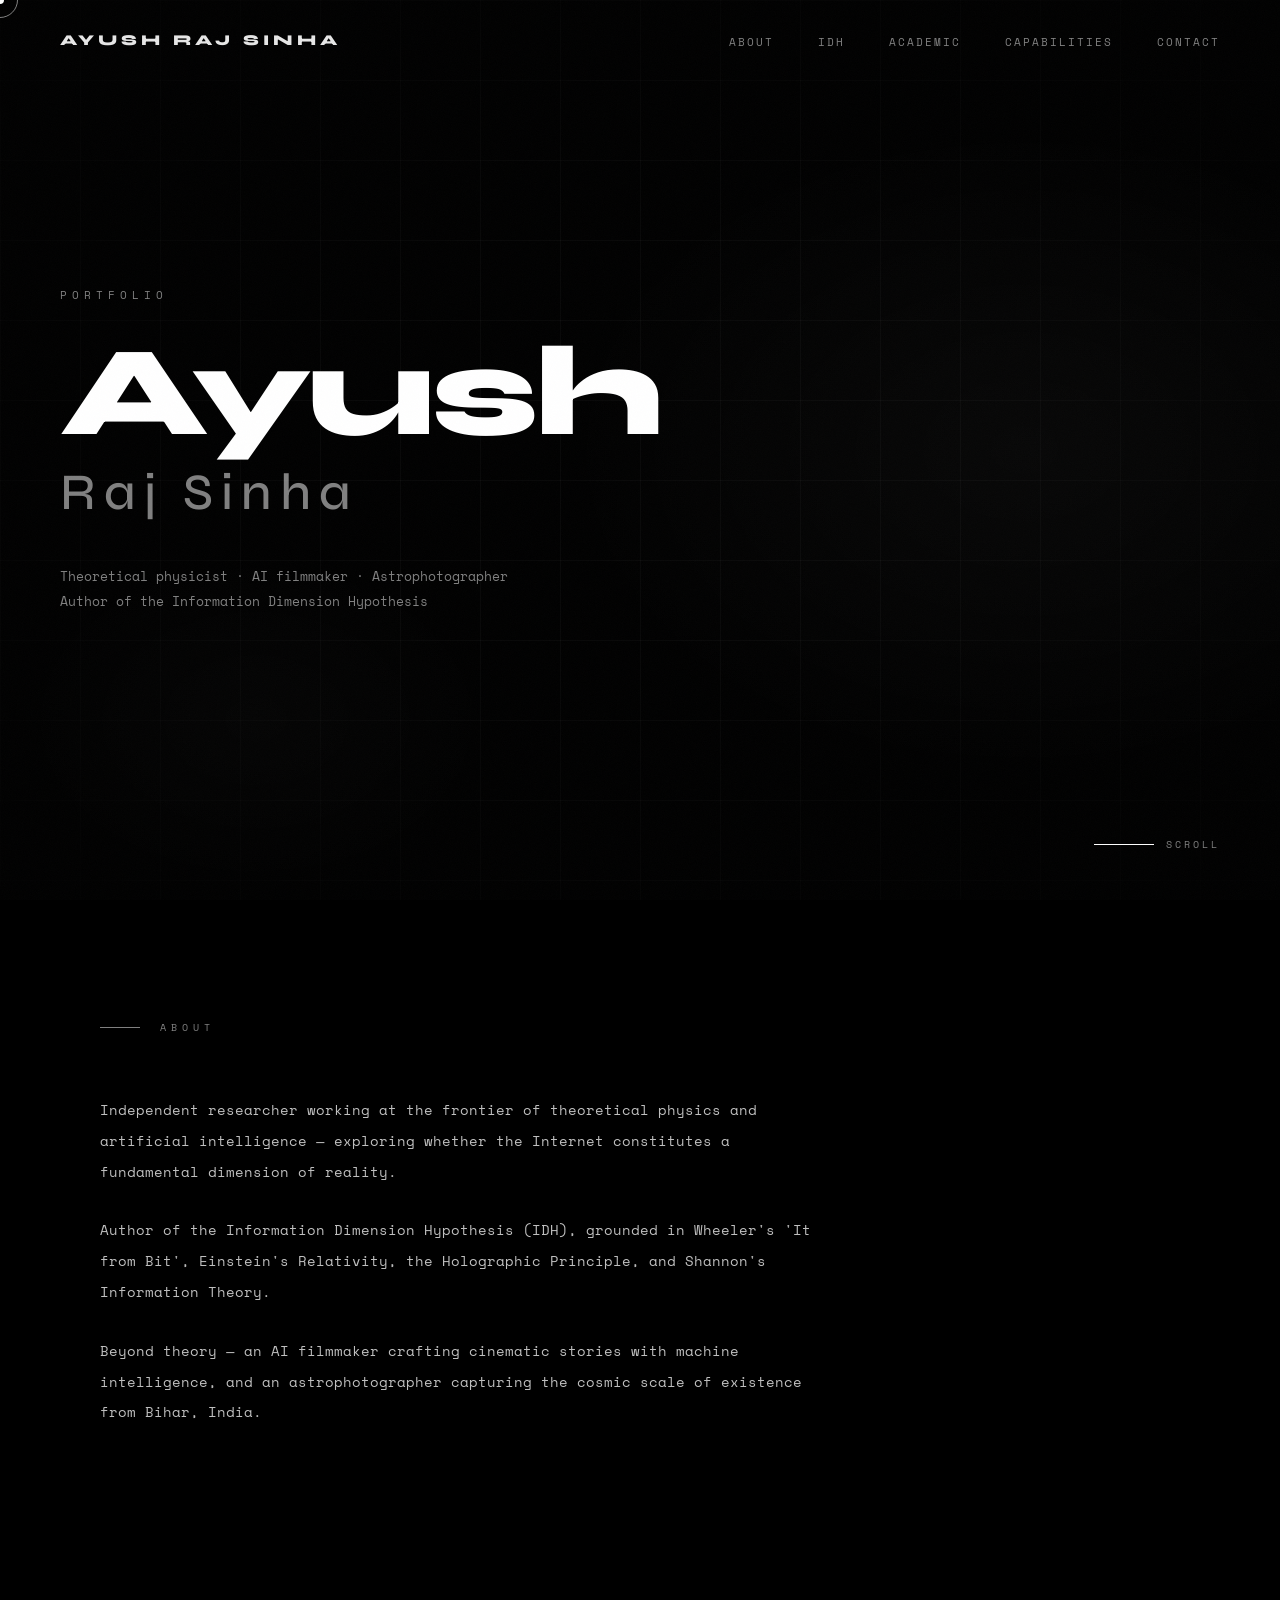
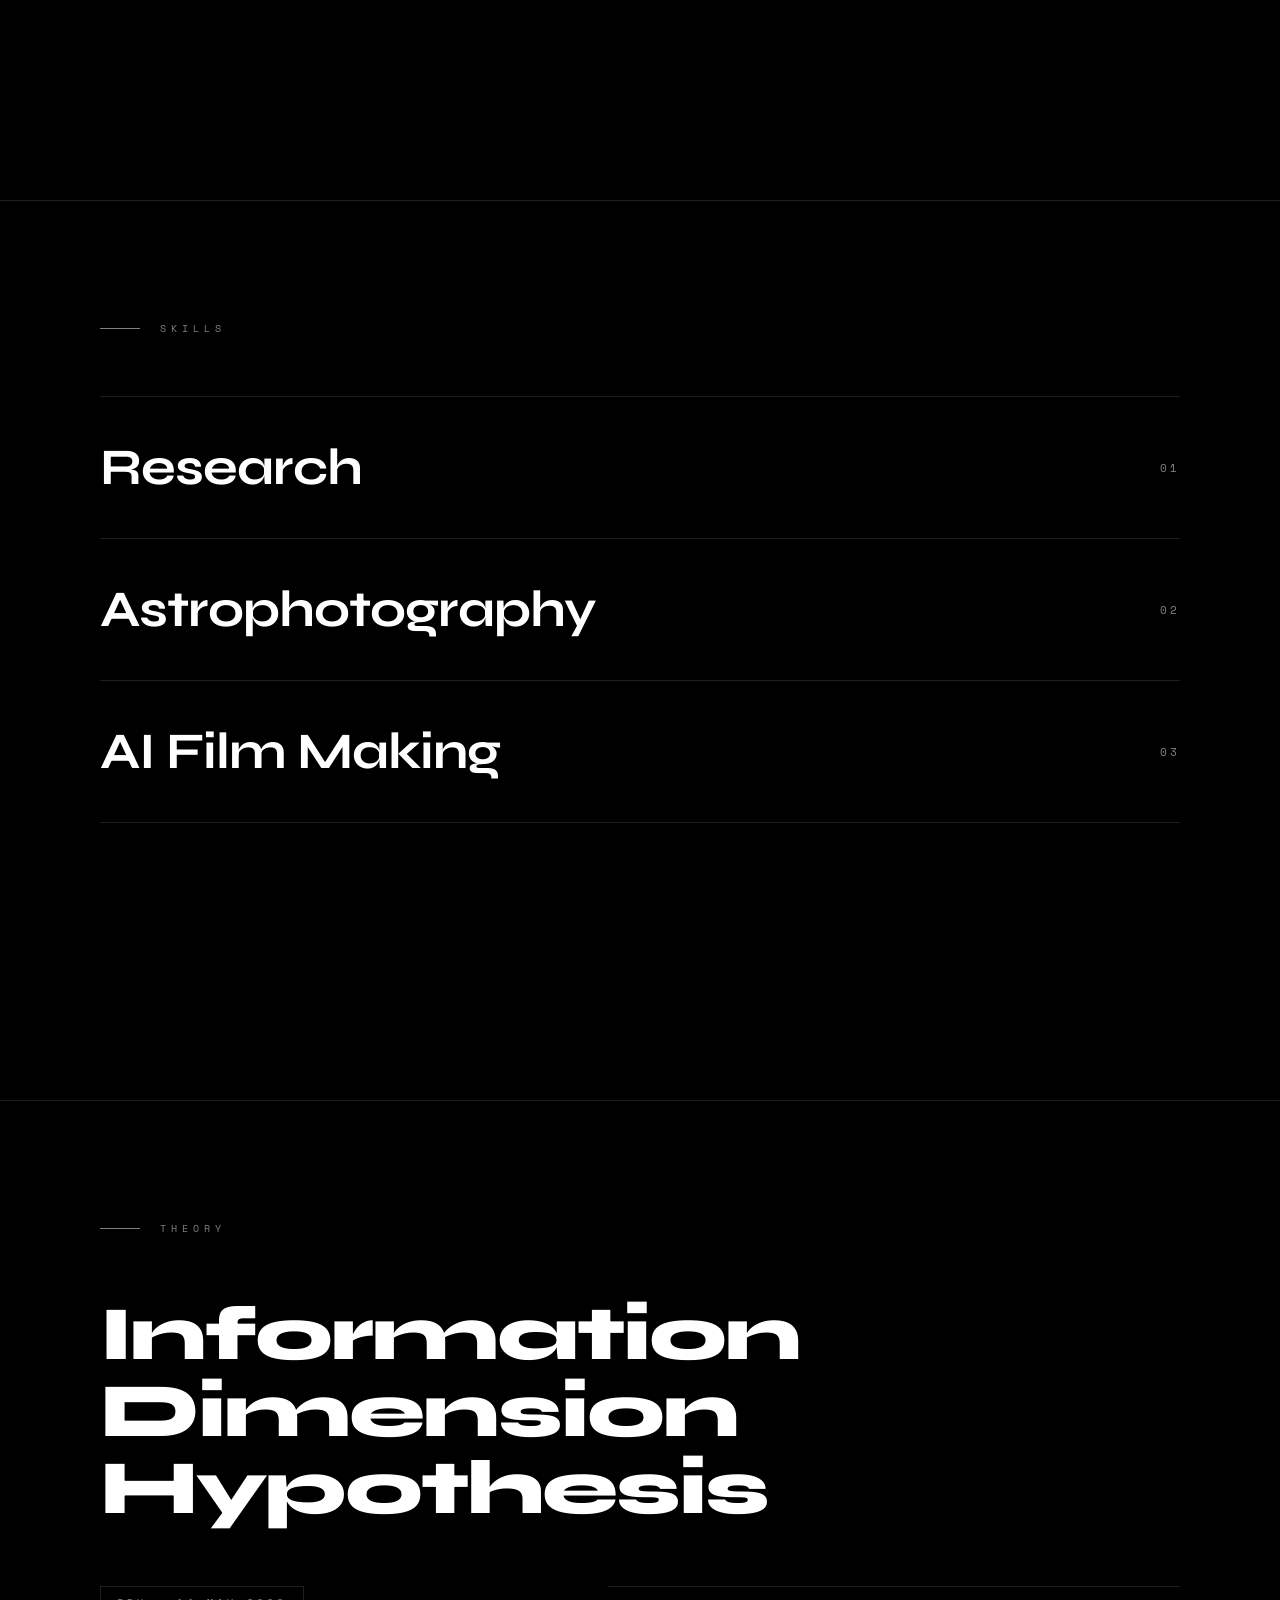
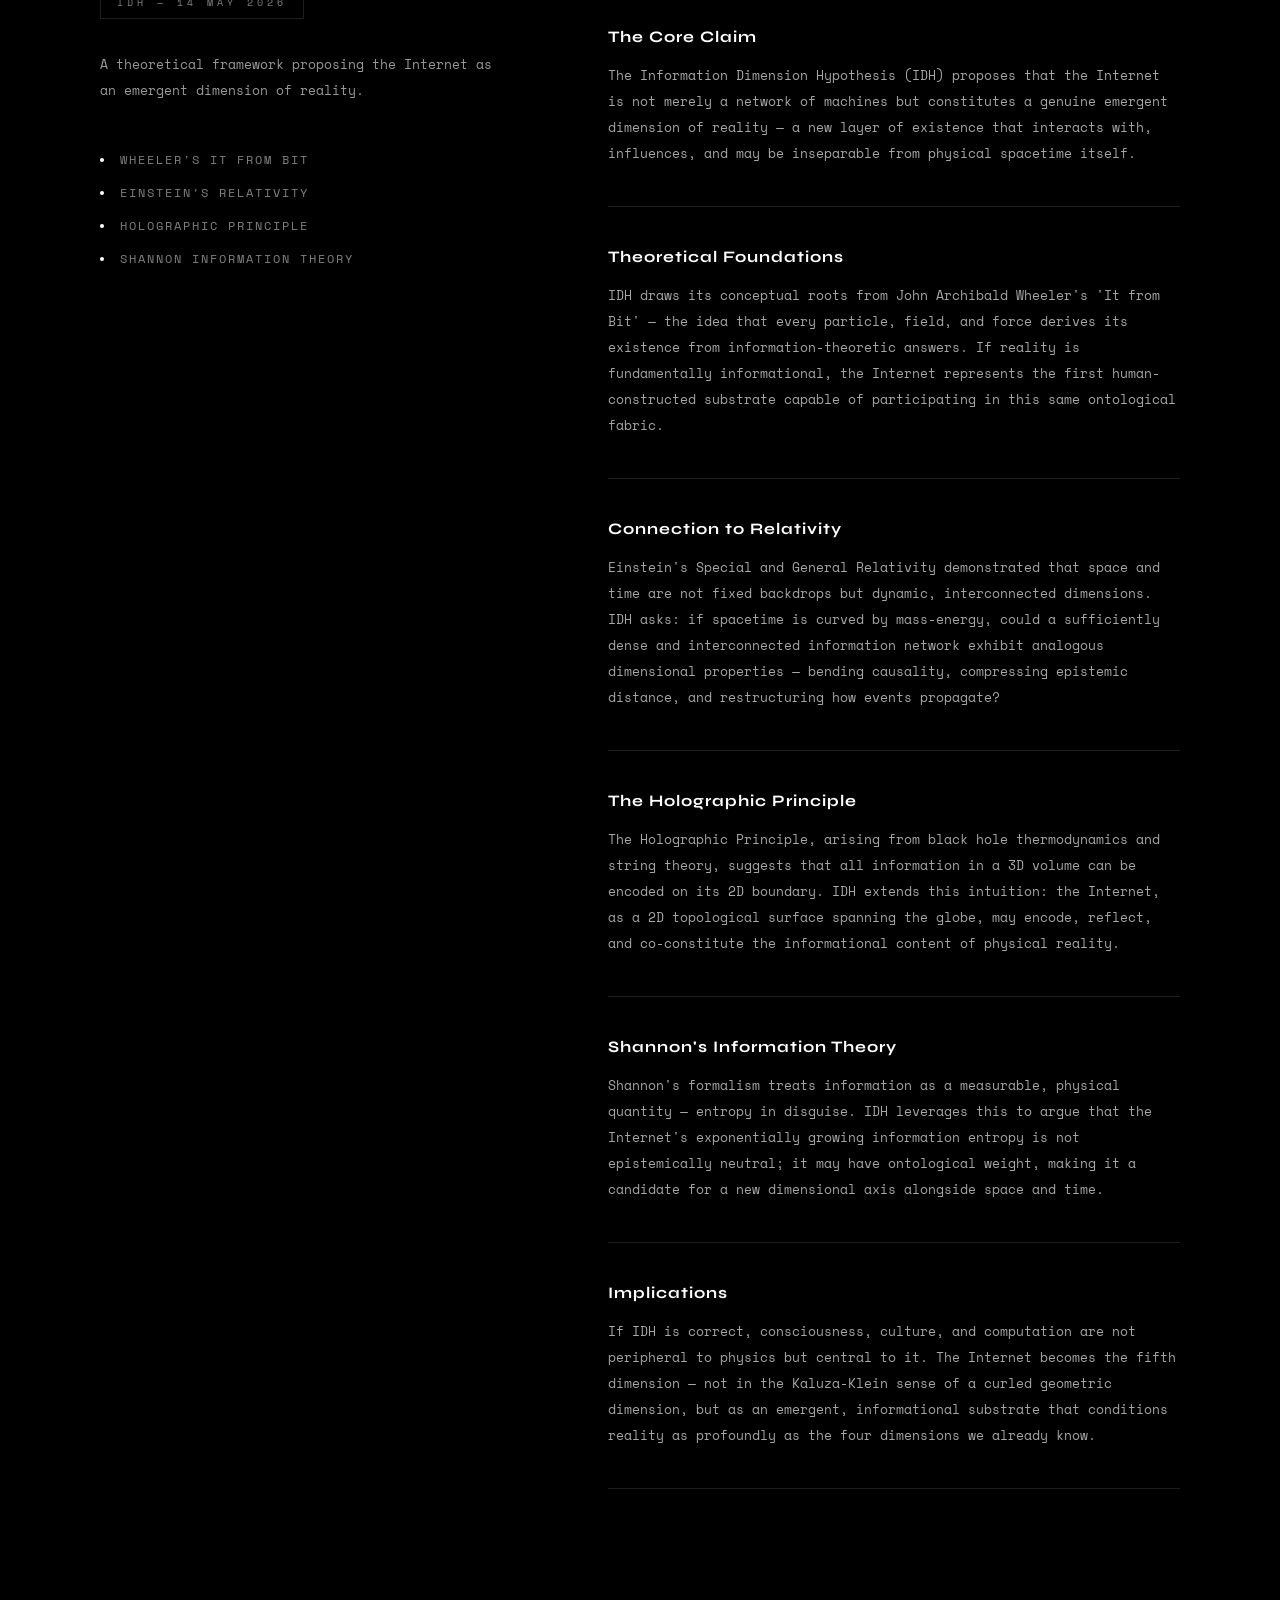
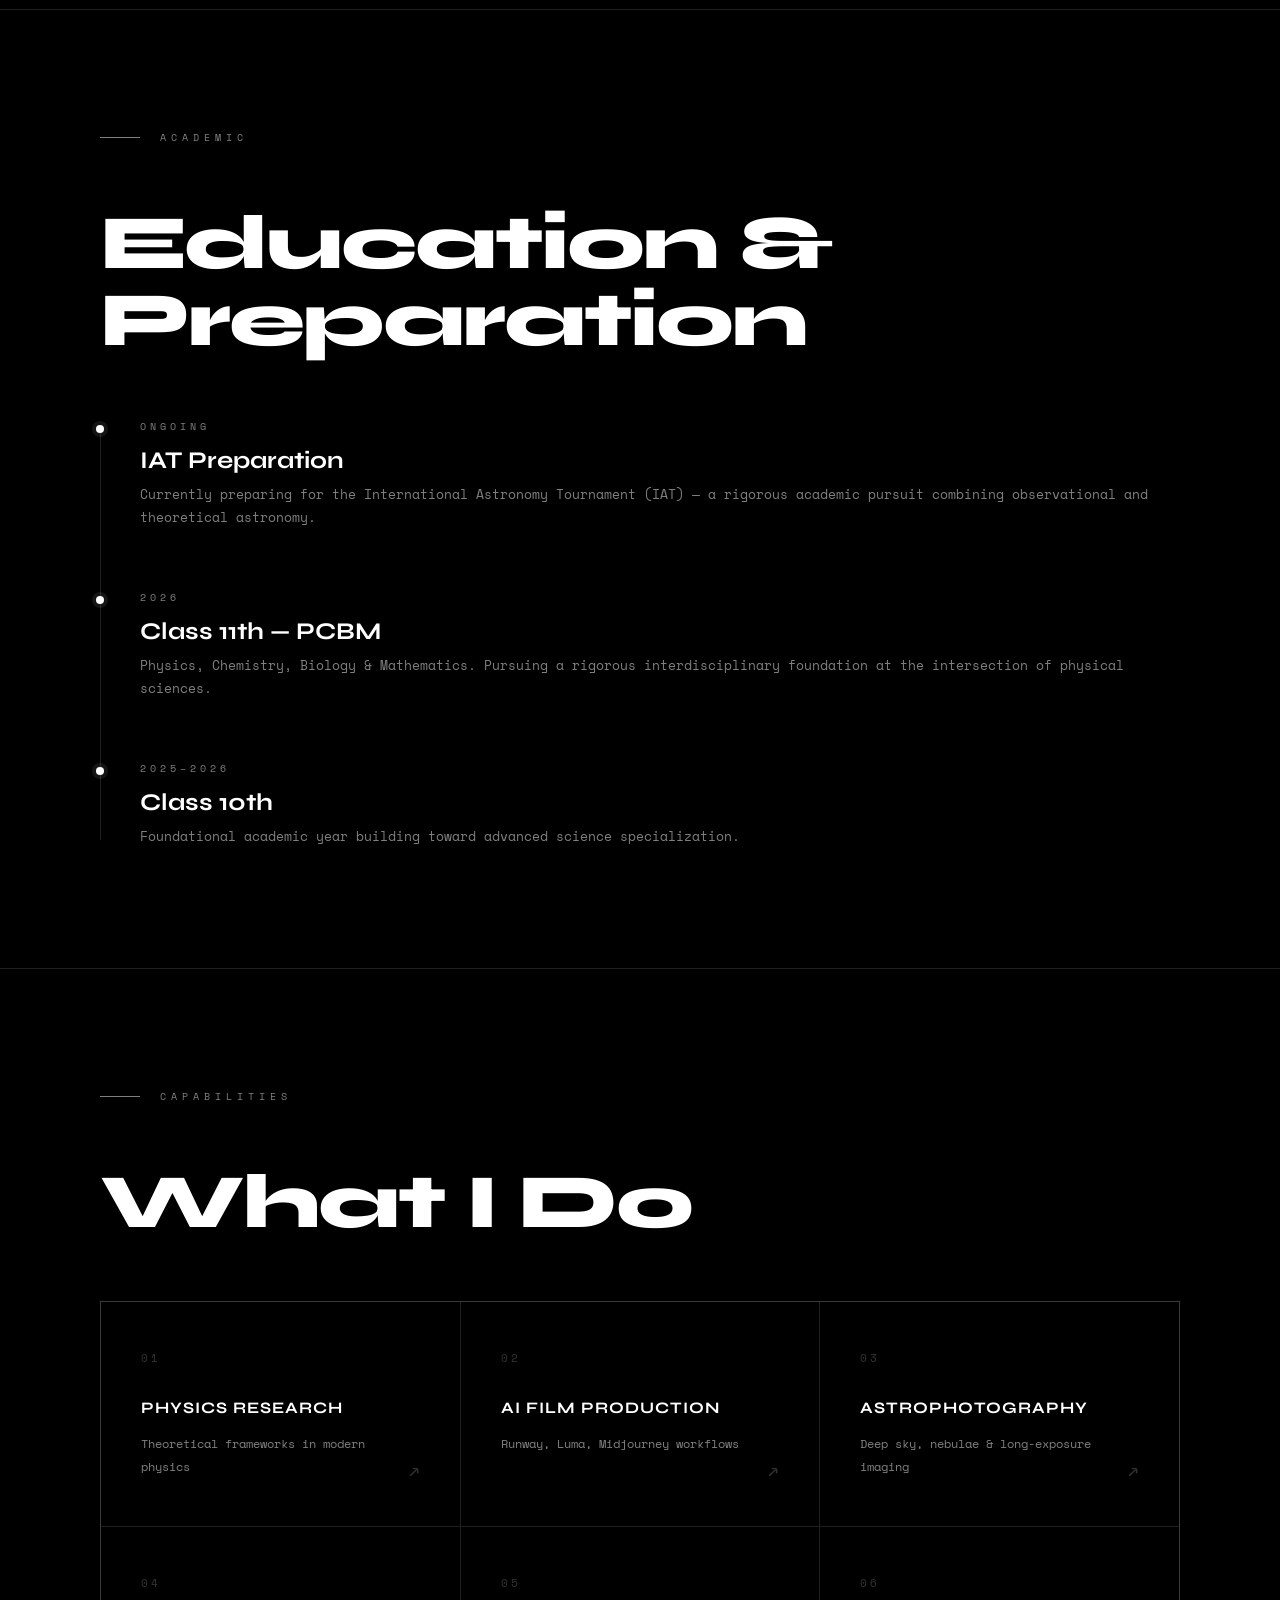
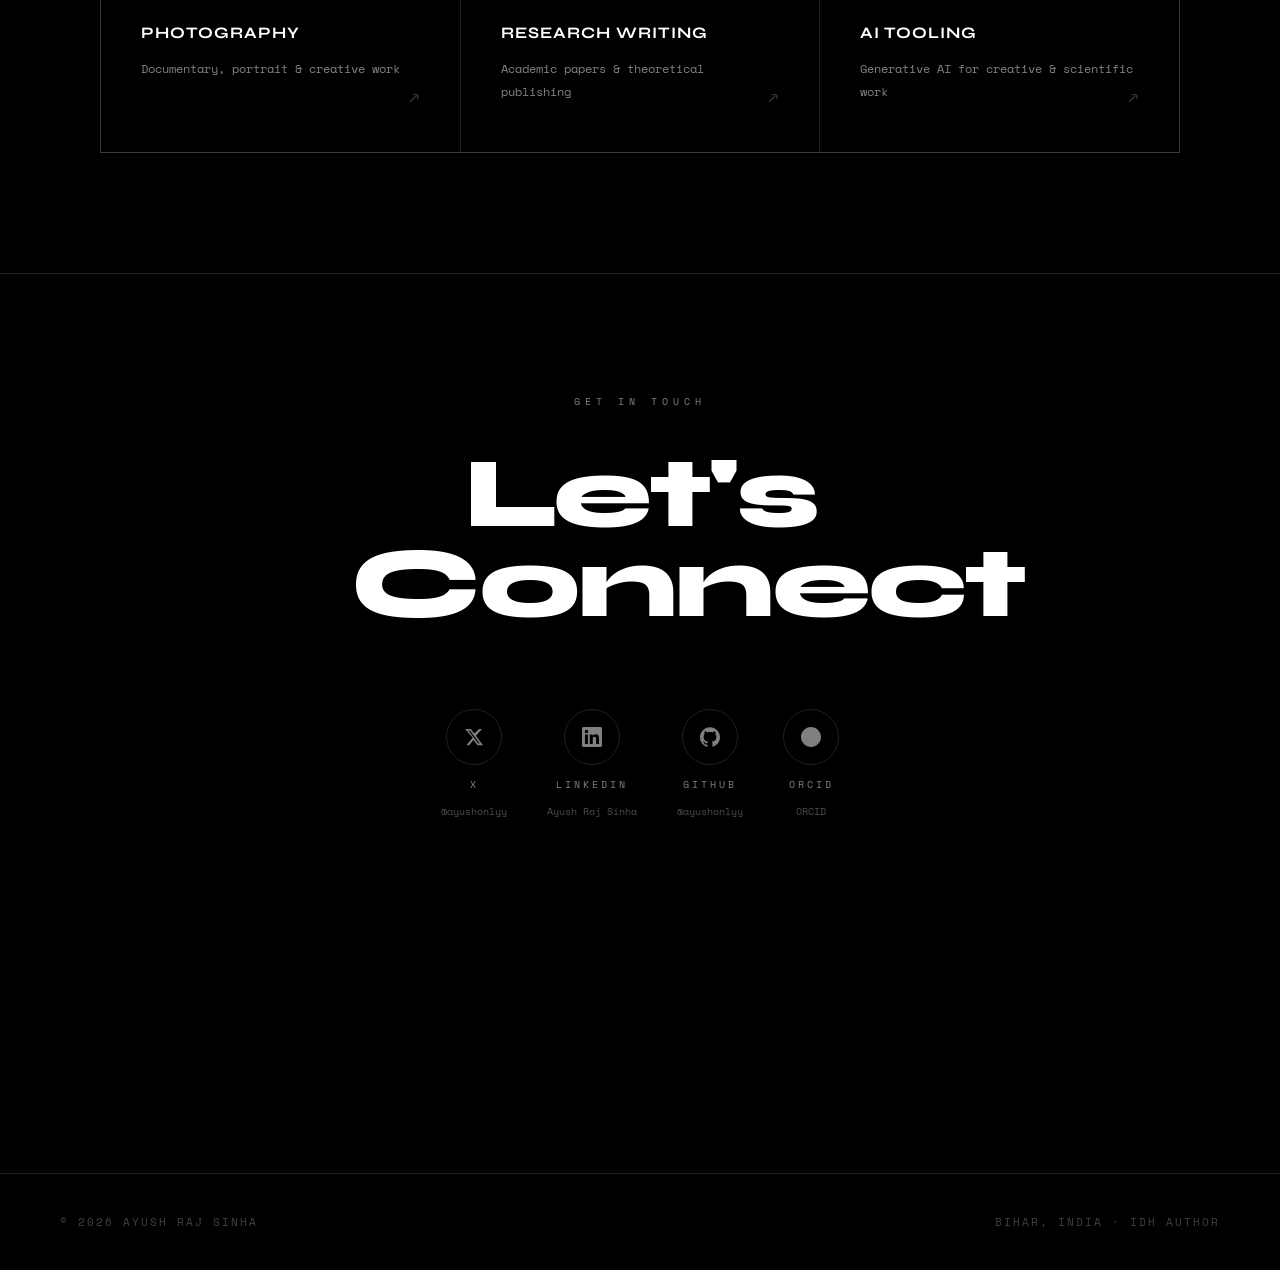
==== index.html @ cb12cdf3 "Add files via upload" ====
<!DOCTYPE html>
<html lang="en">
<head>
  <meta charset="UTF-8" />
  <meta name="viewport" content="width=device-width, initial-scale=1.0" />
  <title>Ayush Raj Sinha — Portfolio</title>
  <link rel="preconnect" href="https://fonts.googleapis.com" />
  <link rel="preconnect" href="https://fonts.gstatic.com" crossorigin />
  <link href="https://fonts.googleapis.com/css2?family=Syne:wght@400;500;600;700;800&family=Space+Mono:ital,wght@0,400;0,700;1,400&display=swap" rel="stylesheet" />
  <style>
    *, *::before, *::after { margin: 0; padding: 0; box-sizing: border-box; }

    :root {
      --bg: #000000;
      --white: #ffffff;
      --dim: rgba(255,255,255,0.5);
      --faint: rgba(255,255,255,0.07);
      --border: rgba(255,255,255,0.12);
    }

    html { scroll-behavior: smooth; }

    body {
      background: var(--bg);
      color: var(--white);
      font-family: 'Space Mono', monospace;
      overflow-x: hidden;
      cursor: none;
    }

    /* CURSOR */
    .cursor {
      position: fixed;
      width: 8px; height: 8px;
      background: white;
      border-radius: 50%;
      pointer-events: none;
      z-index: 9999;
      mix-blend-mode: difference;
      transform: translate(-50%, -50%);
    }
    .cursor-ring {
      position: fixed;
      width: 36px; height: 36px;
      border: 1px solid rgba(255,255,255,0.5);
      border-radius: 50%;
      pointer-events: none;
      z-index: 9998;
      transform: translate(-50%, -50%);
    }

    /* NOISE */
    .noise {
      position: fixed;
      inset: 0;
      pointer-events: none;
      z-index: 200;
      opacity: 0.025;
      background-image: url("data:image/svg+xml,%3Csvg viewBox='0 0 256 256' xmlns='http://www.w3.org/2000/svg'%3E%3Cfilter id='noise'%3E%3CfeTurbulence type='fractalNoise' baseFrequency='0.9' numOctaves='4' stitchTiles='stitch'/%3E%3C/filter%3E%3Crect width='100%25' height='100%25' filter='url(%23noise)'/%3E%3C/svg%3E");
      background-size: 200px 200px;
    }

    /* NAV */
    nav {
      position: fixed;
      top: 0; left: 0; right: 0;
      z-index: 100;
      display: flex;
      justify-content: space-between;
      align-items: center;
      padding: 28px 60px;
      border-bottom: 1px solid transparent;
      transition: border-color 0.4s, background 0.4s, backdrop-filter 0.4s;
    }
    nav.scrolled {
      border-color: var(--border);
      background: rgba(0,0,0,0.85);
      backdrop-filter: blur(20px);
    }
    .nav-logo {
      font-family: 'Syne', sans-serif;
      font-weight: 800;
      font-size: 15px;
      letter-spacing: 4px;
      text-transform: uppercase;
      opacity: 0.9;
    }
    .nav-links {
      display: flex;
      gap: 44px;
      list-style: none;
    }
    .nav-links a {
      font-family: 'Space Mono', monospace;
      font-size: 11px;
      letter-spacing: 2px;
      text-transform: uppercase;
      color: var(--dim);
      text-decoration: none;
      transition: color 0.3s;
      position: relative;
    }
    .nav-links a::after {
      content: '';
      position: absolute;
      bottom: -4px; left: 0; right: 0;
      height: 1px;
      background: white;
      transform: scaleX(0);
      transition: transform 0.3s;
    }
    .nav-links a:hover { color: white; }
    .nav-links a:hover::after { transform: scaleX(1); }

    section { min-height: 100vh; position: relative; }

    /* HERO */
    .hero {
      display: flex;
      flex-direction: column;
      justify-content: center;
      padding: 0 60px;
      position: relative;
      overflow: hidden;
      min-height: 100vh;
    }
    .hero-bg {
      position: absolute;
      inset: 0;
      background:
        radial-gradient(ellipse 60% 60% at 80% 50%, rgba(255,255,255,0.03) 0%, transparent 70%),
        radial-gradient(ellipse 40% 40% at 20% 80%, rgba(255,255,255,0.02) 0%, transparent 60%);
    }
    .hero-grid {
      position: absolute;
      inset: 0;
      background-image:
        linear-gradient(rgba(255,255,255,0.03) 1px, transparent 1px),
        linear-gradient(90deg, rgba(255,255,255,0.03) 1px, transparent 1px);
      background-size: 80px 80px;
      mask-image: radial-gradient(ellipse 80% 80% at 50% 50%, black 30%, transparent 100%);
      -webkit-mask-image: radial-gradient(ellipse 80% 80% at 50% 50%, black 30%, transparent 100%);
    }
    .hero-content { position: relative; z-index: 1; }
    .hero-label {
      font-family: 'Space Mono', monospace;
      font-size: 11px;
      letter-spacing: 5px;
      text-transform: uppercase;
      color: var(--dim);
      margin-bottom: 32px;
      opacity: 0;
      animation: fadeUp 0.8s 0.3s forwards;
    }
    .hero-title {
      font-family: 'Syne', sans-serif;
      font-weight: 800;
      font-size: clamp(72px, 10vw, 160px);
      line-height: 0.9;
      letter-spacing: -4px;
      margin-bottom: 48px;
      opacity: 0;
      animation: fadeUp 0.8s 0.5s forwards;
    }
    .hero-title .name {
      display: block;
      font-size: clamp(28px, 4vw, 56px);
      font-weight: 500;
      letter-spacing: 8px;
      color: var(--dim);
      margin-top: 20px;
    }
    .hero-sub {
      max-width: 480px;
      font-size: 13px;
      line-height: 1.9;
      color: var(--dim);
      opacity: 0;
      animation: fadeUp 0.8s 0.7s forwards;
    }
    .hero-scroll {
      position: absolute;
      bottom: 48px; right: 60px;
      display: flex;
      align-items: center;
      gap: 12px;
      font-size: 10px;
      letter-spacing: 3px;
      text-transform: uppercase;
      color: var(--dim);
      opacity: 0;
      animation: fadeIn 1s 1.2s forwards;
    }
    .scroll-line {
      width: 60px;
      height: 1px;
      background: white;
      transform-origin: left;
      animation: expandLine 1s 1.5s both;
    }

    @keyframes expandLine { from { transform: scaleX(0); } to { transform: scaleX(1); } }
    @keyframes fadeUp { from { opacity: 0; transform: translateY(30px); } to { opacity: 1; transform: translateY(0); } }
    @keyframes fadeIn { from { opacity: 0; } to { opacity: 1; } }

    /* COMMON */
    .section-inner {
      max-width: 1200px;
      margin: 0 auto;
      padding: 120px 60px;
    }
    .section-tag {
      font-size: 10px;
      letter-spacing: 5px;
      text-transform: uppercase;
      color: var(--dim);
      margin-bottom: 60px;
      display: flex;
      align-items: center;
      gap: 20px;
    }
    .section-tag::before {
      content: '';
      width: 40px;
      height: 1px;
      background: var(--dim);
    }
    .section-title {
      font-family: 'Syne', sans-serif;
      font-weight: 800;
      font-size: clamp(40px, 6vw, 80px);
      letter-spacing: -2px;
      margin-bottom: 60px;
      line-height: 1;
    }

    /* ABOUT */
    .about { background: #000; }
    .about-content {
      display: grid;
      grid-template-columns: 1fr;
      gap: 60px;
      align-items: start;
      max-width: 720px;
    }
    .about-text p {
      font-size: 14px;
      line-height: 2.2;
      color: rgba(255,255,255,0.75);
      margin-bottom: 28px;
    }
    .about-text p:last-child { margin-bottom: 0; }

    /* SKILLS */
    .skills { background: #000; border-top: 1px solid var(--border); }
    .skills-list { display: flex; flex-direction: column; gap: 0; }
    .skill-item {
      display: flex;
      align-items: center;
      justify-content: space-between;
      padding: 40px 0;
      border-bottom: 1px solid var(--border);
      cursor: default;
      transition: padding-left 0.4s cubic-bezier(0.25, 0.46, 0.45, 0.94);
      position: relative;
      overflow: hidden;
    }
    .skill-item::before {
      content: '';
      position: absolute;
      left: 0; top: 0; bottom: 0;
      width: 2px;
      background: white;
      transform: scaleY(0);
      transition: transform 0.4s;
    }
    .skill-item:first-child { border-top: 1px solid var(--border); }
    .skill-item:hover { padding-left: 24px; }
    .skill-item:hover::before { transform: scaleY(1); }
    .skill-name {
      font-family: 'Syne', sans-serif;
      font-weight: 700;
      font-size: clamp(28px, 4vw, 52px);
      letter-spacing: -1px;
    }
    .skill-num {
      font-size: 11px;
      letter-spacing: 3px;
      color: var(--dim);
    }

    /* IDH */
    .idh { background: #000; border-top: 1px solid var(--border); }
    .idh-content {
      display: grid;
      grid-template-columns: 1fr 1.4fr;
      gap: 100px;
    }
    .idh-left {
      position: sticky;
      top: 120px;
      height: fit-content;
    }
    .idh-badge {
      display: inline-block;
      border: 1px solid var(--border);
      padding: 8px 16px;
      font-size: 10px;
      letter-spacing: 4px;
      text-transform: uppercase;
      color: var(--dim);
      margin-bottom: 32px;
    }
    .idh-left-desc {
      font-size: 13px;
      line-height: 2;
      color: rgba(255,255,255,0.6);
    }
    .idh-pillars {
      margin-top: 48px;
      display: flex;
      flex-direction: column;
      gap: 16px;
    }
    .pillar {
      display: flex;
      align-items: center;
      gap: 16px;
      font-size: 12px;
      letter-spacing: 2px;
      text-transform: uppercase;
      color: var(--dim);
    }
    .pillar-dot {
      width: 4px; height: 4px;
      border-radius: 50%;
      background: white;
      flex-shrink: 0;
    }
    .idh-blocks { display: flex; flex-direction: column; gap: 0; }
    .idh-block {
      padding: 40px 0;
      border-bottom: 1px solid var(--border);
    }
    .idh-block:first-child { border-top: 1px solid var(--border); }
    .idh-block-title {
      font-family: 'Syne', sans-serif;
      font-size: 16px;
      font-weight: 700;
      letter-spacing: 1px;
      margin-bottom: 16px;
    }
    .idh-block p {
      font-size: 13px;
      line-height: 2;
      color: rgba(255,255,255,0.65);
    }

    /* ACADEMIC */
    .academic { background: #000; border-top: 1px solid var(--border); }
    .academic-timeline {
      position: relative;
      padding-left: 40px;
    }
    .academic-timeline::before {
      content: '';
      position: absolute;
      left: 0; top: 8px; bottom: 8px;
      width: 1px;
      background: var(--border);
    }
    .timeline-item {
      position: relative;
      padding-bottom: 60px;
    }
    .timeline-item:last-child { padding-bottom: 0; }
    .timeline-dot {
      position: absolute;
      left: -44px; top: 6px;
      width: 8px; height: 8px;
      border-radius: 50%;
      background: white;
      box-shadow: 0 0 0 4px rgba(255,255,255,0.08);
    }
    .timeline-year {
      font-size: 10px;
      letter-spacing: 4px;
      text-transform: uppercase;
      color: var(--dim);
      margin-bottom: 12px;
    }
    .timeline-title {
      font-family: 'Syne', sans-serif;
      font-size: 24px;
      font-weight: 700;
      margin-bottom: 8px;
    }
    .timeline-desc {
      font-size: 13px;
      color: var(--dim);
      line-height: 1.8;
    }

    /* CAPABILITIES */
    .capabilities { background: #000; border-top: 1px solid var(--border); }
    .cap-section-inner { max-width: 1200px; margin: 0 auto; padding: 0 60px 120px; }
    .cap-grid {
      display: grid;
      grid-template-columns: repeat(3, 1fr);
      gap: 1px;
      background: var(--border);
      border: 1px solid var(--border);
    }
    .cap-card {
      background: #000;
      padding: 48px 40px;
      position: relative;
      overflow: hidden;
    }
    .cap-card::before {
      content: '';
      position: absolute;
      inset: 0;
      background: var(--faint);
      opacity: 0;
      transition: opacity 0.4s;
    }
    .cap-card:hover::before { opacity: 1; }
    .cap-num {
      font-size: 11px;
      letter-spacing: 3px;
      color: rgba(255,255,255,0.2);
      margin-bottom: 32px;
    }
    .cap-title {
      font-family: 'Syne', sans-serif;
      font-size: 16px;
      font-weight: 700;
      letter-spacing: 1px;
      margin-bottom: 16px;
      text-transform: uppercase;
    }
    .cap-desc {
      font-size: 12px;
      line-height: 1.9;
      color: var(--dim);
    }
    .cap-arrow {
      position: absolute;
      bottom: 40px; right: 40px;
      font-size: 20px;
      color: rgba(255,255,255,0.2);
      transition: color 0.3s, transform 0.3s;
    }
    .cap-card:hover .cap-arrow {
      color: white;
      transform: translate(4px, -4px);
    }

    /* CONTACT */
    .contact { background: #000; border-top: 1px solid var(--border); }
    .contact-inner {
      text-align: center;
      max-width: 700px;
      margin: 0 auto;
      padding: 120px 60px;
    }
    .contact-label {
      font-size: 10px;
      letter-spacing: 5px;
      text-transform: uppercase;
      color: var(--dim);
      margin-bottom: 40px;
    }
    .contact-title {
      font-family: 'Syne', sans-serif;
      font-weight: 800;
      font-size: clamp(48px, 8vw, 100px);
      letter-spacing: -3px;
      line-height: 0.9;
      margin-bottom: 80px;
    }
    .social-links {
      display: flex;
      justify-content: center;
      gap: 40px;
      flex-wrap: wrap;
    }
    .social-link {
      display: flex;
      flex-direction: column;
      align-items: center;
      gap: 12px;
      text-decoration: none;
      color: var(--dim);
      transition: color 0.3s, transform 0.3s;
    }
    .social-link:hover {
      color: white;
      transform: translateY(-6px);
    }
    .social-icon {
      width: 56px; height: 56px;
      border: 1px solid var(--border);
      border-radius: 50%;
      display: flex;
      align-items: center;
      justify-content: center;
      transition: border-color 0.3s, background 0.3s;
    }
    .social-link:hover .social-icon {
      border-color: white;
      background: var(--faint);
    }
    .social-name {
      font-size: 10px;
      letter-spacing: 3px;
      text-transform: uppercase;
    }
    .social-handle {
      font-size: 10px;
      color: rgba(255,255,255,0.3);
    }

    /* REVEAL */
    .reveal {
      opacity: 0;
      transform: translateY(40px);
      transition: opacity 0.8s cubic-bezier(0.25, 0.46, 0.45, 0.94), transform 0.8s cubic-bezier(0.25, 0.46, 0.45, 0.94);
    }
    .reveal.visible { opacity: 1; transform: translateY(0); }
    .reveal-delay-1 { transition-delay: 0.1s; }
    .reveal-delay-2 { transition-delay: 0.2s; }
    .reveal-delay-3 { transition-delay: 0.3s; }
    .reveal-delay-4 { transition-delay: 0.4s; }
    .reveal-delay-5 { transition-delay: 0.5s; }

    /* FOOTER */
    footer {
      border-top: 1px solid var(--border);
      padding: 40px 60px;
      display: flex;
      justify-content: space-between;
      align-items: center;
      font-size: 11px;
      letter-spacing: 2px;
      color: rgba(255,255,255,0.25);
      text-transform: uppercase;
    }

    /* RESPONSIVE */
    @media (max-width: 900px) {
      nav { padding: 24px 32px; }
      .nav-links { gap: 24px; }
      .hero { padding: 0 32px; }
      .section-inner { padding: 80px 32px; }
      .idh-content { grid-template-columns: 1fr; gap: 60px; }
      .idh-left { position: static; }
      .cap-grid { grid-template-columns: 1fr 1fr; }
      .cap-section-inner { padding: 0 32px 80px; }
      .contact-inner { padding: 80px 32px; }
      footer { padding: 32px; flex-direction: column; gap: 16px; text-align: center; }
      .hero-scroll { right: 32px; }
    }
    @media (max-width: 600px) {
      .nav-links { display: none; }
      .cap-grid { grid-template-columns: 1fr; }
      .hero-title { letter-spacing: -2px; }
      .social-links { gap: 24px; }
    }
  </style>
</head>
<body>

  <!-- Cursor -->
  <div class="cursor" id="cursor"></div>
  <div class="cursor-ring" id="cursorRing"></div>

  <!-- Noise -->
  <div class="noise"></div>

  <!-- NAV -->
  <nav id="navbar">
    <div class="nav-logo">Ayush Raj Sinha</div>
    <ul class="nav-links">
      <li><a href="#about">About</a></li>
      <li><a href="#idh">IDH</a></li>
      <li><a href="#academic">Academic</a></li>
      <li><a href="#capabilities">Capabilities</a></li>
      <li><a href="#contact">Contact</a></li>
    </ul>
  </nav>

  <!-- HERO -->
  <section class="hero">
    <div class="hero-bg"></div>
    <div class="hero-grid"></div>
    <div class="hero-content">
      <p class="hero-label">Portfolio</p>
      <h1 class="hero-title">
        Ayush
        <span class="name">Raj Sinha</span>
      </h1>
      <p class="hero-sub">
        Theoretical physicist · AI filmmaker · Astrophotographer<br>
        Author of the Information Dimension Hypothesis
      </p>
    </div>
    <div class="hero-scroll">
      <div class="scroll-line"></div>
      Scroll
    </div>
  </section>

  <!-- ABOUT -->
  <section class="about" id="about">
    <div class="section-inner">
      <p class="section-tag reveal">About</p>
      <div class="about-content">
        <div class="about-text reveal">
          <p>Independent researcher working at the frontier of theoretical physics and artificial intelligence — exploring whether the Internet constitutes a fundamental dimension of reality.</p>
          <p>Author of the Information Dimension Hypothesis (IDH), grounded in Wheeler's 'It from Bit', Einstein's Relativity, the Holographic Principle, and Shannon's Information Theory.</p>
          <p>Beyond theory — an AI filmmaker crafting cinematic stories with machine intelligence, and an astrophotographer capturing the cosmic scale of existence from Bihar, India.</p>
        </div>
      </div>
    </div>
  </section>

  <!-- SKILLS -->
  <section class="skills">
    <div class="section-inner">
      <p class="section-tag reveal">Skills</p>
      <div class="skills-list">
        <div class="skill-item reveal reveal-delay-1">
          <span class="skill-name">Research</span>
          <span class="skill-num">01</span>
        </div>
        <div class="skill-item reveal reveal-delay-2">
          <span class="skill-name">Astrophotography</span>
          <span class="skill-num">02</span>
        </div>
        <div class="skill-item reveal reveal-delay-3">
          <span class="skill-name">AI Film Making</span>
          <span class="skill-num">03</span>
        </div>
      </div>
    </div>
  </section>

  <!-- IDH -->
  <section class="idh" id="idh">
    <div class="section-inner">
      <p class="section-tag reveal">Theory</p>
      <h2 class="section-title reveal">Information<br>Dimension<br>Hypothesis</h2>
      <div class="idh-content">
        <div class="idh-left reveal">
          <div class="idh-badge">IDH — 14 May 2026</div>
          <p class="idh-left-desc">A theoretical framework proposing the Internet as an emergent dimension of reality.</p>
          <div class="idh-pillars">
            <div class="pillar"><div class="pillar-dot"></div>Wheeler's It from Bit</div>
            <div class="pillar"><div class="pillar-dot"></div>Einstein's Relativity</div>
            <div class="pillar"><div class="pillar-dot"></div>Holographic Principle</div>
            <div class="pillar"><div class="pillar-dot"></div>Shannon Information Theory</div>
          </div>
        </div>
        <div class="idh-blocks">
          <div class="idh-block reveal reveal-delay-1">
            <div class="idh-block-title">The Core Claim</div>
            <p>The Information Dimension Hypothesis (IDH) proposes that the Internet is not merely a network of machines but constitutes a genuine emergent dimension of reality — a new layer of existence that interacts with, influences, and may be inseparable from physical spacetime itself.</p>
          </div>
          <div class="idh-block reveal reveal-delay-2">
            <div class="idh-block-title">Theoretical Foundations</div>
            <p>IDH draws its conceptual roots from John Archibald Wheeler's 'It from Bit' — the idea that every particle, field, and force derives its existence from information-theoretic answers. If reality is fundamentally informational, the Internet represents the first human-constructed substrate capable of participating in this same ontological fabric.</p>
          </div>
          <div class="idh-block reveal reveal-delay-3">
            <div class="idh-block-title">Connection to Relativity</div>
            <p>Einstein's Special and General Relativity demonstrated that space and time are not fixed backdrops but dynamic, interconnected dimensions. IDH asks: if spacetime is curved by mass-energy, could a sufficiently dense and interconnected information network exhibit analogous dimensional properties — bending causality, compressing epistemic distance, and restructuring how events propagate?</p>
          </div>
          <div class="idh-block reveal reveal-delay-4">
            <div class="idh-block-title">The Holographic Principle</div>
            <p>The Holographic Principle, arising from black hole thermodynamics and string theory, suggests that all information in a 3D volume can be encoded on its 2D boundary. IDH extends this intuition: the Internet, as a 2D topological surface spanning the globe, may encode, reflect, and co-constitute the informational content of physical reality.</p>
          </div>
          <div class="idh-block reveal reveal-delay-5">
            <div class="idh-block-title">Shannon's Information Theory</div>
            <p>Shannon's formalism treats information as a measurable, physical quantity — entropy in disguise. IDH leverages this to argue that the Internet's exponentially growing information entropy is not epistemically neutral; it may have ontological weight, making it a candidate for a new dimensional axis alongside space and time.</p>
          </div>
          <div class="idh-block reveal reveal-delay-5">
            <div class="idh-block-title">Implications</div>
            <p>If IDH is correct, consciousness, culture, and computation are not peripheral to physics but central to it. The Internet becomes the fifth dimension — not in the Kaluza-Klein sense of a curled geometric dimension, but as an emergent, informational substrate that conditions reality as profoundly as the four dimensions we already know.</p>
          </div>
        </div>
      </div>
    </div>
  </section>

  <!-- ACADEMIC -->
  <section class="academic" id="academic">
    <div class="section-inner">
      <p class="section-tag reveal">Academic</p>
      <h2 class="section-title reveal">Education &<br>Preparation</h2>
      <div class="academic-timeline reveal">
        <div class="timeline-item reveal reveal-delay-1">
          <div class="timeline-dot"></div>
          <div class="timeline-year">Ongoing</div>
          <div class="timeline-title">IAT Preparation</div>
          <div class="timeline-desc">Currently preparing for the International Astronomy Tournament (IAT) — a rigorous academic pursuit combining observational and theoretical astronomy.</div>
        </div>
        <div class="timeline-item reveal reveal-delay-2">
          <div class="timeline-dot"></div>
          <div class="timeline-year">2026</div>
          <div class="timeline-title">Class 11th — PCBM</div>
          <div class="timeline-desc">Physics, Chemistry, Biology & Mathematics. Pursuing a rigorous interdisciplinary foundation at the intersection of physical sciences.</div>
        </div>
        <div class="timeline-item reveal reveal-delay-3">
          <div class="timeline-dot"></div>
          <div class="timeline-year">2025–2026</div>
          <div class="timeline-title">Class 10th</div>
          <div class="timeline-desc">Foundational academic year building toward advanced science specialization.</div>
        </div>
      </div>
    </div>
  </section>

  <!-- CAPABILITIES -->
  <section class="capabilities" id="capabilities">
    <div class="section-inner" style="padding-bottom:0;">
      <p class="section-tag reveal">Capabilities</p>
      <h2 class="section-title reveal">What I Do</h2>
    </div>
    <div class="cap-section-inner">
      <div class="cap-grid reveal">
        <div class="cap-card">
          <div class="cap-num">01</div>
          <div class="cap-title">Physics Research</div>
          <div class="cap-desc">Theoretical frameworks in modern physics</div>
          <div class="cap-arrow">↗</div>
        </div>
        <div class="cap-card">
          <div class="cap-num">02</div>
          <div class="cap-title">AI Film Production</div>
          <div class="cap-desc">Runway, Luma, Midjourney workflows</div>
          <div class="cap-arrow">↗</div>
        </div>
        <div class="cap-card">
          <div class="cap-num">03</div>
          <div class="cap-title">Astrophotography</div>
          <div class="cap-desc">Deep sky, nebulae & long-exposure imaging</div>
          <div class="cap-arrow">↗</div>
        </div>
        <div class="cap-card">
          <div class="cap-num">04</div>
          <div class="cap-title">Photography</div>
          <div class="cap-desc">Documentary, portrait & creative work</div>
          <div class="cap-arrow">↗</div>
        </div>
        <div class="cap-card">
          <div class="cap-num">05</div>
          <div class="cap-title">Research Writing</div>
          <div class="cap-desc">Academic papers & theoretical publishing</div>
          <div class="cap-arrow">↗</div>
        </div>
        <div class="cap-card">
          <div class="cap-num">06</div>
          <div class="cap-title">AI Tooling</div>
          <div class="cap-desc">Generative AI for creative & scientific work</div>
          <div class="cap-arrow">↗</div>
        </div>
      </div>
    </div>
  </section>

  <!-- CONTACT -->
  <section class="contact" id="contact">
    <div class="contact-inner">
      <p class="contact-label reveal">Get in touch</p>
      <h2 class="contact-title reveal">Let's<br>Connect</h2>
      <div class="social-links">

        <!-- X -->
        <a href="https://x.com/ayushonlyy" target="_blank" rel="noopener noreferrer" class="social-link reveal reveal-delay-1">
          <div class="social-icon">
            <svg width="20" height="20" viewBox="0 0 24 24" fill="currentColor">
              <path d="M18.244 2.25h3.308l-7.227 8.26 8.502 11.24H16.17l-4.714-6.231-5.401 6.231H2.744l7.73-8.835L1.254 2.25H8.08l4.259 5.631 5.905-5.631zm-1.161 17.52h1.833L7.084 4.126H5.117z"/>
            </svg>
          </div>
          <span class="social-name">X</span>
          <span class="social-handle">@ayushonlyy</span>
        </a>

        <!-- LinkedIn -->
        <a href="https://in.linkedin.com/in/ayush-raj-sinha-0a448340a" target="_blank" rel="noopener noreferrer" class="social-link reveal reveal-delay-2">
          <div class="social-icon">
            <svg width="20" height="20" viewBox="0 0 24 24" fill="currentColor">
              <path d="M20.447 20.452h-3.554v-5.569c0-1.328-.027-3.037-1.852-3.037-1.853 0-2.136 1.445-2.136 2.939v5.667H9.351V9h3.414v1.561h.046c.477-.9 1.637-1.85 3.37-1.85 3.601 0 4.267 2.37 4.267 5.455v6.286zM5.337 7.433a2.062 2.062 0 01-2.063-2.065 2.064 2.064 0 112.063 2.065zm1.782 13.019H3.555V9h3.564v11.452zM22.225 0H1.771C.792 0 0 .774 0 1.729v20.542C0 23.227.792 24 1.771 24h20.451C23.2 24 24 23.227 24 22.271V1.729C24 .774 23.2 0 22.222 0h.003z"/>
            </svg>
          </div>
          <span class="social-name">LinkedIn</span>
          <span class="social-handle">Ayush Raj Sinha</span>
        </a>

        <!-- GitHub -->
        <a href="https://github.com/ayushonlyy" target="_blank" rel="noopener noreferrer" class="social-link reveal reveal-delay-3">
          <div class="social-icon">
            <svg width="20" height="20" viewBox="0 0 24 24" fill="currentColor">
              <path d="M12 .297c-6.63 0-12 5.373-12 12 0 5.303 3.438 9.8 8.205 11.385.6.113.82-.258.82-.577 0-.285-.01-1.04-.015-2.04-3.338.724-4.042-1.61-4.042-1.61C4.422 18.07 3.633 17.7 3.633 17.7c-1.087-.744.084-.729.084-.729 1.205.084 1.838 1.236 1.838 1.236 1.07 1.835 2.809 1.305 3.495.998.108-.776.417-1.305.76-1.605-2.665-.3-5.466-1.332-5.466-5.93 0-1.31.465-2.38 1.235-3.22-.135-.303-.54-1.523.105-3.176 0 0 1.005-.322 3.3 1.23.96-.267 1.98-.399 3-.405 1.02.006 2.04.138 3 .405 2.28-1.552 3.285-1.23 3.285-1.23.645 1.653.24 2.873.12 3.176.765.84 1.23 1.91 1.23 3.22 0 4.61-2.805 5.625-5.475 5.92.42.36.81 1.096.81 2.22 0 1.606-.015 2.896-.015 3.286 0 .315.21.69.825.57C20.565 22.092 24 17.592 24 12.297c0-6.627-5.373-12-12-12"/>
            </svg>
          </div>
          <span class="social-name">GitHub</span>
          <span class="social-handle">@ayushonlyy</span>
        </a>

        <!-- ORCID -->
        <a href="https://orcid.org/0009-0002-3876-6776" target="_blank" rel="noopener noreferrer" class="social-link reveal reveal-delay-4">
          <div class="social-icon">
            <svg width="20" height="20" viewBox="0 0 256 256" fill="currentColor">
              <path d="M128 0C57.379 0 0 57.379 0 128s57.379 128 128 128 128-57.379 128-128S198.621 0 128 0zm-28.03 79.905h-14.13V176.1h14.13V79.905zm-7.065-34.89c-4.96 0-8.974 4.024-8.974 8.985s4.014 8.985 8.974 8.985c4.97 0 8.985-4.024 8.985-8.985s-4.015-8.985-8.985-8.985zm43.177 34.89h-25.87V176.1h25.87c34.62 0 56.58-23.145 56.58-48.1 0-25.86-21.96-48.095-56.58-48.095zm0 82.32h-11.738V93.78h11.738c23.515 0 41.87 14.31 41.87 34.22 0 19.97-18.355 34.225-41.87 34.225z"/>
            </svg>
          </div>
          <span class="social-name">ORCID</span>
          <span class="social-handle">ORCID</span>
        </a>

      </div>
    </div>
  </section>

  <!-- FOOTER -->
  <footer class="reveal">
    <span>© 2026 Ayush Raj Sinha</span>
    <span>Bihar, India · IDH Author</span>
  </footer>

  <script>
    // Custom cursor
    const cursor = document.getElementById('cursor');
    const ring = document.getElementById('cursorRing');
    let ringX = 0, ringY = 0;
    let mouseX = 0, mouseY = 0;
    let raf;

    document.addEventListener('mousemove', (e) => {
      mouseX = e.clientX;
      mouseY = e.clientY;
      cursor.style.left = mouseX + 'px';
      cursor.style.top = mouseY + 'px';
    });

    function animateRing() {
      ringX += (mouseX - ringX) * 0.12;
      ringY += (mouseY - ringY) * 0.12;
      ring.style.left = ringX + 'px';
      ring.style.top = ringY + 'px';
      raf = requestAnimationFrame(animateRing);
    }
    animateRing();

    // Scrolled nav
    window.addEventListener('scroll', () => {
      document.getElementById('navbar').classList.toggle('scrolled', window.scrollY > 60);
    });

    // Scroll reveal
    const revealEls = document.querySelectorAll('.reveal');
    const obs = new IntersectionObserver((entries) => {
      entries.forEach(e => { if (e.isIntersecting) e.target.classList.add('visible'); });
    }, { threshold: 0.1 });
    revealEls.forEach(el => obs.observe(el));
  </script>
</body>
</html>
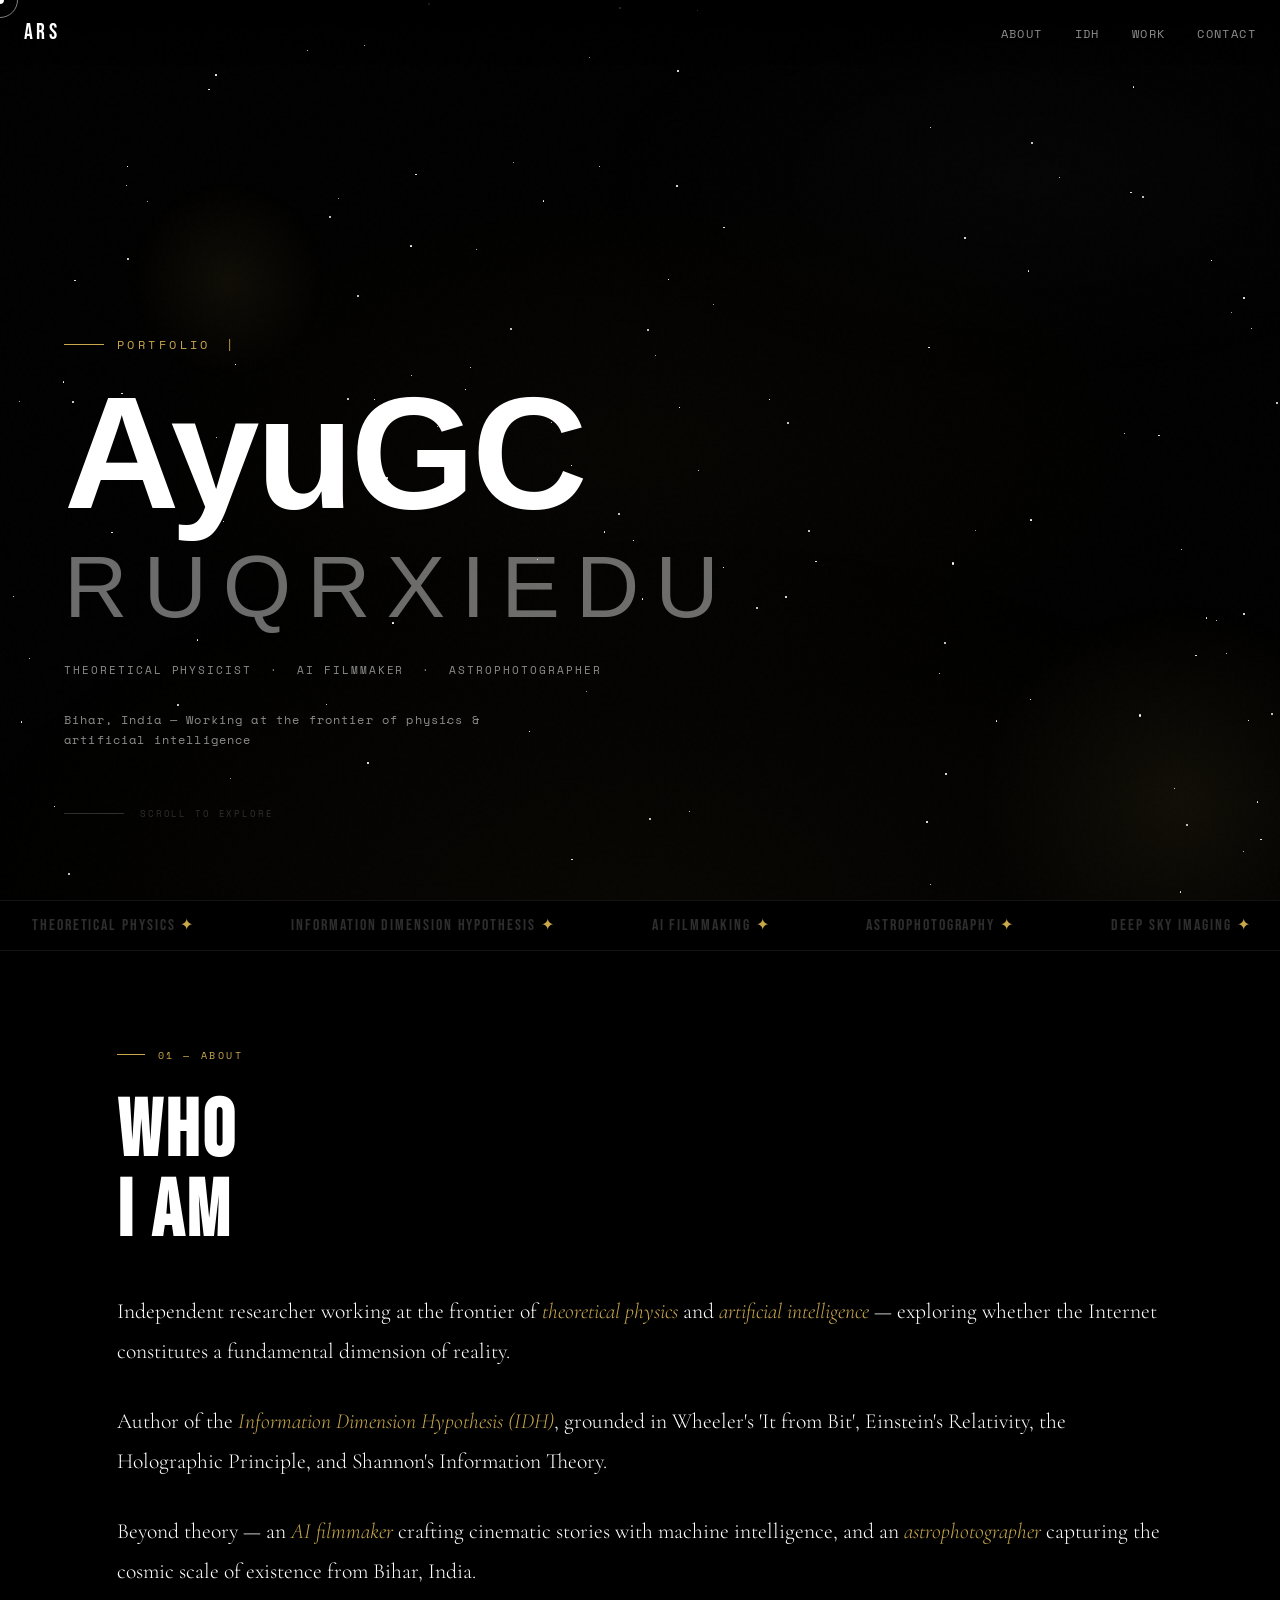
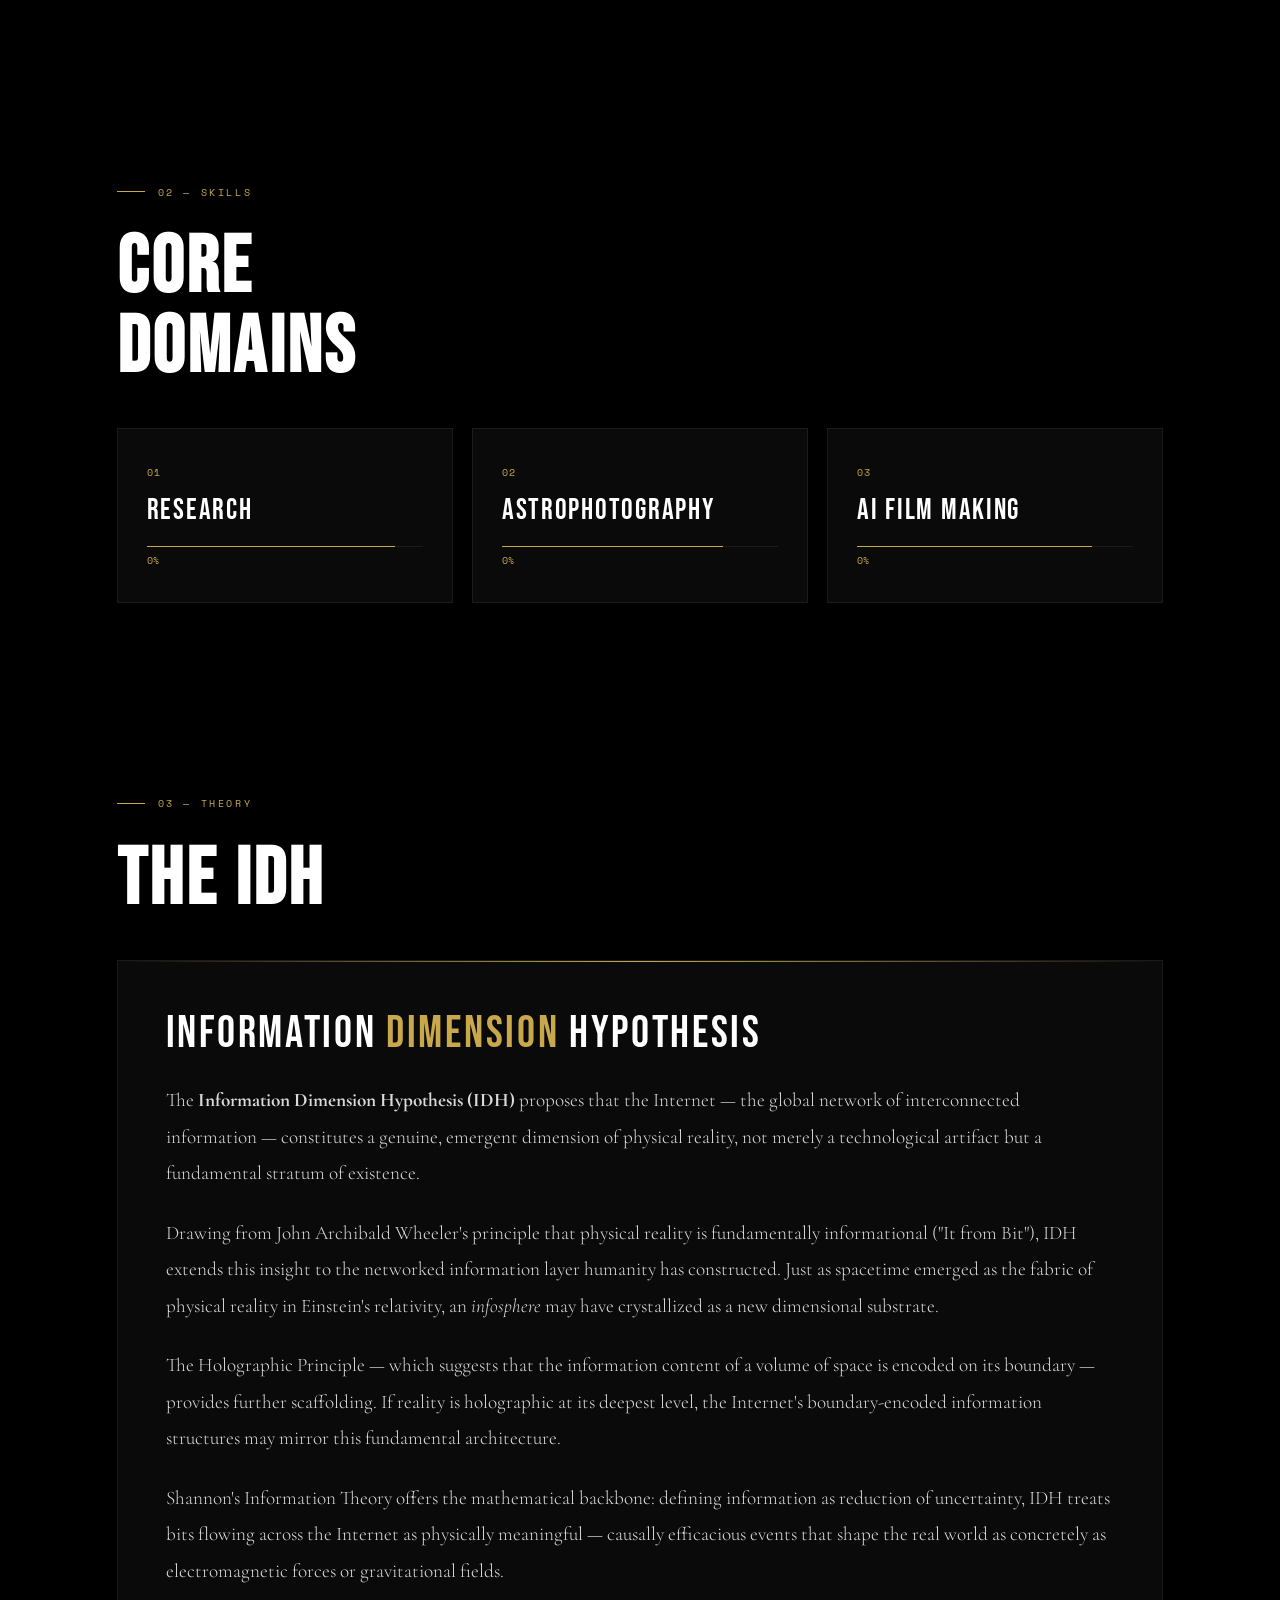
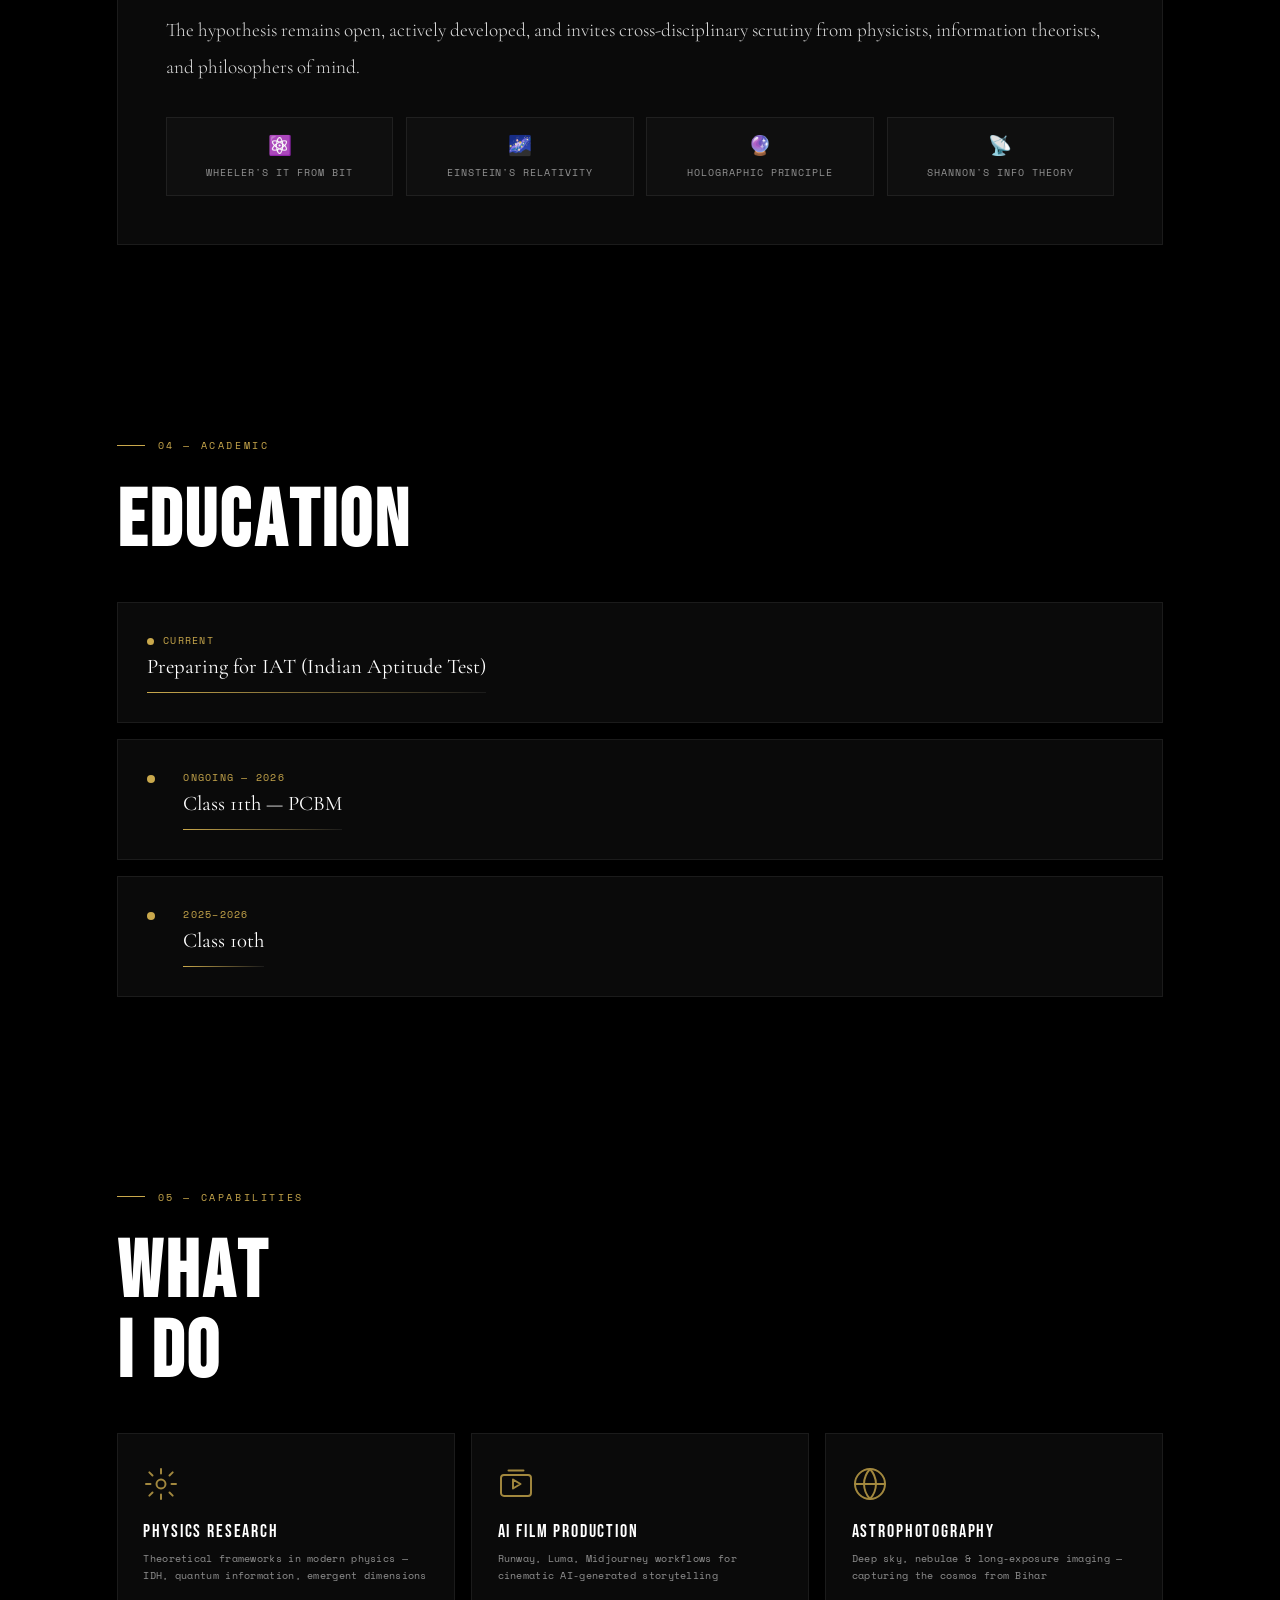
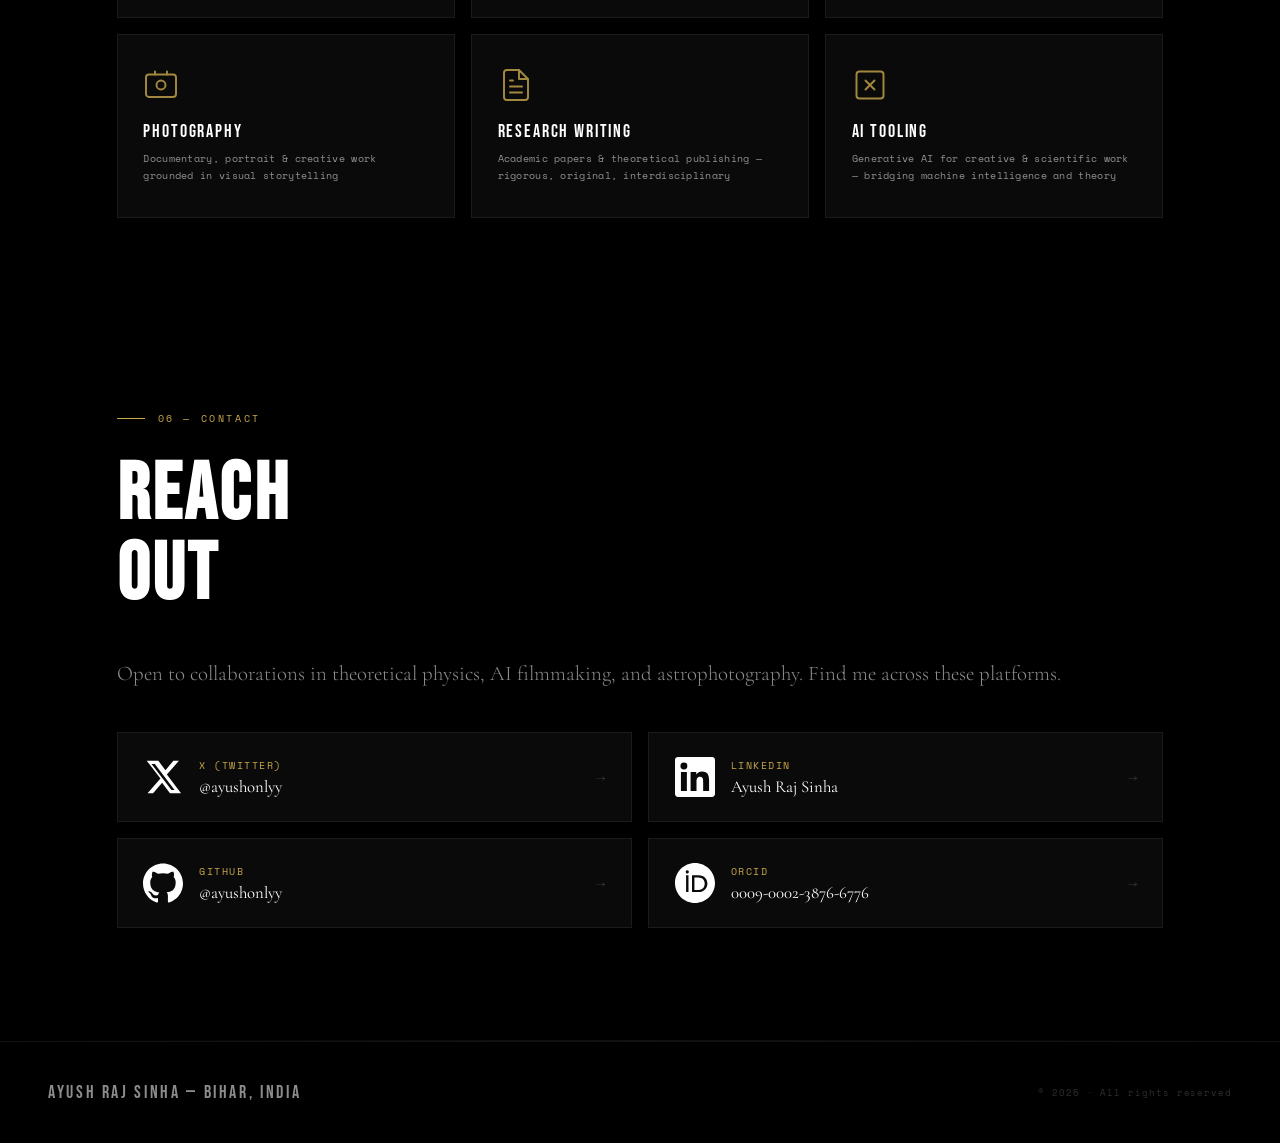
==== commit 838cd575: "Add files via upload" ====
--- a/index.html
+++ b/index.html
@@ -1,870 +1,1330 @@
 <!DOCTYPE html>
 <html lang="en">
 <head>
-  <meta charset="UTF-8" />
-  <meta name="viewport" content="width=device-width, initial-scale=1.0" />
-  <title>Ayush Raj Sinha — Portfolio</title>
-  <link rel="preconnect" href="https://fonts.googleapis.com" />
-  <link rel="preconnect" href="https://fonts.gstatic.com" crossorigin />
-  <link href="https://fonts.googleapis.com/css2?family=Syne:wght@400;500;600;700;800&family=Space+Mono:ital,wght@0,400;0,700;1,400&display=swap" rel="stylesheet" />
-  <style>
-    *, *::before, *::after { margin: 0; padding: 0; box-sizing: border-box; }
-
-    :root {
-      --bg: #000000;
-      --white: #ffffff;
-      --dim: rgba(255,255,255,0.5);
-      --faint: rgba(255,255,255,0.07);
-      --border: rgba(255,255,255,0.12);
-    }
-
-    html { scroll-behavior: smooth; }
-
-    body {
-      background: var(--bg);
-      color: var(--white);
-      font-family: 'Space Mono', monospace;
-      overflow-x: hidden;
-      cursor: none;
-    }
-
-    /* CURSOR */
-    .cursor {
-      position: fixed;
-      width: 8px; height: 8px;
-      background: white;
-      border-radius: 50%;
-      pointer-events: none;
-      z-index: 9999;
-      mix-blend-mode: difference;
-      transform: translate(-50%, -50%);
-    }
-    .cursor-ring {
-      position: fixed;
-      width: 36px; height: 36px;
-      border: 1px solid rgba(255,255,255,0.5);
-      border-radius: 50%;
-      pointer-events: none;
-      z-index: 9998;
-      transform: translate(-50%, -50%);
-    }
-
-    /* NOISE */
-    .noise {
-      position: fixed;
-      inset: 0;
-      pointer-events: none;
-      z-index: 200;
-      opacity: 0.025;
-      background-image: url("data:image/svg+xml,%3Csvg viewBox='0 0 256 256' xmlns='http://www.w3.org/2000/svg'%3E%3Cfilter id='noise'%3E%3CfeTurbulence type='fractalNoise' baseFrequency='0.9' numOctaves='4' stitchTiles='stitch'/%3E%3C/filter%3E%3Crect width='100%25' height='100%25' filter='url(%23noise)'/%3E%3C/svg%3E");
-      background-size: 200px 200px;
-    }
-
-    /* NAV */
-    nav {
-      position: fixed;
-      top: 0; left: 0; right: 0;
-      z-index: 100;
-      display: flex;
-      justify-content: space-between;
-      align-items: center;
-      padding: 28px 60px;
-      border-bottom: 1px solid transparent;
-      transition: border-color 0.4s, background 0.4s, backdrop-filter 0.4s;
-    }
-    nav.scrolled {
-      border-color: var(--border);
-      background: rgba(0,0,0,0.85);
-      backdrop-filter: blur(20px);
-    }
-    .nav-logo {
-      font-family: 'Syne', sans-serif;
-      font-weight: 800;
-      font-size: 15px;
-      letter-spacing: 4px;
-      text-transform: uppercase;
-      opacity: 0.9;
-    }
-    .nav-links {
-      display: flex;
-      gap: 44px;
-      list-style: none;
-    }
-    .nav-links a {
-      font-family: 'Space Mono', monospace;
-      font-size: 11px;
-      letter-spacing: 2px;
-      text-transform: uppercase;
-      color: var(--dim);
-      text-decoration: none;
-      transition: color 0.3s;
-      position: relative;
-    }
-    .nav-links a::after {
-      content: '';
-      position: absolute;
-      bottom: -4px; left: 0; right: 0;
-      height: 1px;
-      background: white;
-      transform: scaleX(0);
-      transition: transform 0.3s;
-    }
-    .nav-links a:hover { color: white; }
-    .nav-links a:hover::after { transform: scaleX(1); }
-
-    section { min-height: 100vh; position: relative; }
-
-    /* HERO */
-    .hero {
-      display: flex;
-      flex-direction: column;
-      justify-content: center;
-      padding: 0 60px;
-      position: relative;
-      overflow: hidden;
-      min-height: 100vh;
-    }
-    .hero-bg {
-      position: absolute;
-      inset: 0;
-      background:
-        radial-gradient(ellipse 60% 60% at 80% 50%, rgba(255,255,255,0.03) 0%, transparent 70%),
-        radial-gradient(ellipse 40% 40% at 20% 80%, rgba(255,255,255,0.02) 0%, transparent 60%);
-    }
-    .hero-grid {
-      position: absolute;
-      inset: 0;
-      background-image:
-        linear-gradient(rgba(255,255,255,0.03) 1px, transparent 1px),
-        linear-gradient(90deg, rgba(255,255,255,0.03) 1px, transparent 1px);
-      background-size: 80px 80px;
-      mask-image: radial-gradient(ellipse 80% 80% at 50% 50%, black 30%, transparent 100%);
-      -webkit-mask-image: radial-gradient(ellipse 80% 80% at 50% 50%, black 30%, transparent 100%);
-    }
-    .hero-content { position: relative; z-index: 1; }
-    .hero-label {
-      font-family: 'Space Mono', monospace;
-      font-size: 11px;
-      letter-spacing: 5px;
-      text-transform: uppercase;
-      color: var(--dim);
-      margin-bottom: 32px;
-      opacity: 0;
-      animation: fadeUp 0.8s 0.3s forwards;
-    }
-    .hero-title {
-      font-family: 'Syne', sans-serif;
-      font-weight: 800;
-      font-size: clamp(72px, 10vw, 160px);
-      line-height: 0.9;
-      letter-spacing: -4px;
-      margin-bottom: 48px;
-      opacity: 0;
-      animation: fadeUp 0.8s 0.5s forwards;
-    }
-    .hero-title .name {
-      display: block;
-      font-size: clamp(28px, 4vw, 56px);
-      font-weight: 500;
-      letter-spacing: 8px;
-      color: var(--dim);
-      margin-top: 20px;
-    }
-    .hero-sub {
-      max-width: 480px;
-      font-size: 13px;
-      line-height: 1.9;
-      color: var(--dim);
-      opacity: 0;
-      animation: fadeUp 0.8s 0.7s forwards;
-    }
-    .hero-scroll {
-      position: absolute;
-      bottom: 48px; right: 60px;
-      display: flex;
-      align-items: center;
-      gap: 12px;
-      font-size: 10px;
-      letter-spacing: 3px;
-      text-transform: uppercase;
-      color: var(--dim);
-      opacity: 0;
-      animation: fadeIn 1s 1.2s forwards;
-    }
-    .scroll-line {
-      width: 60px;
-      height: 1px;
-      background: white;
-      transform-origin: left;
-      animation: expandLine 1s 1.5s both;
-    }
-
-    @keyframes expandLine { from { transform: scaleX(0); } to { transform: scaleX(1); } }
-    @keyframes fadeUp { from { opacity: 0; transform: translateY(30px); } to { opacity: 1; transform: translateY(0); } }
-    @keyframes fadeIn { from { opacity: 0; } to { opacity: 1; } }
-
-    /* COMMON */
-    .section-inner {
-      max-width: 1200px;
-      margin: 0 auto;
-      padding: 120px 60px;
-    }
-    .section-tag {
-      font-size: 10px;
-      letter-spacing: 5px;
-      text-transform: uppercase;
-      color: var(--dim);
-      margin-bottom: 60px;
-      display: flex;
-      align-items: center;
-      gap: 20px;
-    }
-    .section-tag::before {
-      content: '';
-      width: 40px;
-      height: 1px;
-      background: var(--dim);
-    }
-    .section-title {
-      font-family: 'Syne', sans-serif;
-      font-weight: 800;
-      font-size: clamp(40px, 6vw, 80px);
-      letter-spacing: -2px;
-      margin-bottom: 60px;
-      line-height: 1;
-    }
-
-    /* ABOUT */
-    .about { background: #000; }
-    .about-content {
-      display: grid;
-      grid-template-columns: 1fr;
-      gap: 60px;
-      align-items: start;
-      max-width: 720px;
-    }
-    .about-text p {
-      font-size: 14px;
-      line-height: 2.2;
-      color: rgba(255,255,255,0.75);
-      margin-bottom: 28px;
-    }
-    .about-text p:last-child { margin-bottom: 0; }
-
-    /* SKILLS */
-    .skills { background: #000; border-top: 1px solid var(--border); }
-    .skills-list { display: flex; flex-direction: column; gap: 0; }
-    .skill-item {
-      display: flex;
-      align-items: center;
-      justify-content: space-between;
-      padding: 40px 0;
-      border-bottom: 1px solid var(--border);
-      cursor: default;
-      transition: padding-left 0.4s cubic-bezier(0.25, 0.46, 0.45, 0.94);
-      position: relative;
-      overflow: hidden;
-    }
-    .skill-item::before {
-      content: '';
-      position: absolute;
-      left: 0; top: 0; bottom: 0;
-      width: 2px;
-      background: white;
-      transform: scaleY(0);
-      transition: transform 0.4s;
-    }
-    .skill-item:first-child { border-top: 1px solid var(--border); }
-    .skill-item:hover { padding-left: 24px; }
-    .skill-item:hover::before { transform: scaleY(1); }
-    .skill-name {
-      font-family: 'Syne', sans-serif;
-      font-weight: 700;
-      font-size: clamp(28px, 4vw, 52px);
-      letter-spacing: -1px;
-    }
-    .skill-num {
-      font-size: 11px;
-      letter-spacing: 3px;
-      color: var(--dim);
-    }
-
-    /* IDH */
-    .idh { background: #000; border-top: 1px solid var(--border); }
-    .idh-content {
-      display: grid;
-      grid-template-columns: 1fr 1.4fr;
-      gap: 100px;
-    }
-    .idh-left {
-      position: sticky;
-      top: 120px;
-      height: fit-content;
-    }
-    .idh-badge {
-      display: inline-block;
-      border: 1px solid var(--border);
-      padding: 8px 16px;
-      font-size: 10px;
-      letter-spacing: 4px;
-      text-transform: uppercase;
-      color: var(--dim);
-      margin-bottom: 32px;
-    }
-    .idh-left-desc {
-      font-size: 13px;
-      line-height: 2;
-      color: rgba(255,255,255,0.6);
-    }
-    .idh-pillars {
-      margin-top: 48px;
-      display: flex;
-      flex-direction: column;
-      gap: 16px;
-    }
-    .pillar {
-      display: flex;
-      align-items: center;
-      gap: 16px;
-      font-size: 12px;
-      letter-spacing: 2px;
-      text-transform: uppercase;
-      color: var(--dim);
-    }
-    .pillar-dot {
-      width: 4px; height: 4px;
-      border-radius: 50%;
-      background: white;
-      flex-shrink: 0;
-    }
-    .idh-blocks { display: flex; flex-direction: column; gap: 0; }
-    .idh-block {
-      padding: 40px 0;
-      border-bottom: 1px solid var(--border);
-    }
-    .idh-block:first-child { border-top: 1px solid var(--border); }
-    .idh-block-title {
-      font-family: 'Syne', sans-serif;
-      font-size: 16px;
-      font-weight: 700;
-      letter-spacing: 1px;
-      margin-bottom: 16px;
-    }
-    .idh-block p {
-      font-size: 13px;
-      line-height: 2;
-      color: rgba(255,255,255,0.65);
-    }
-
-    /* ACADEMIC */
-    .academic { background: #000; border-top: 1px solid var(--border); }
-    .academic-timeline {
-      position: relative;
-      padding-left: 40px;
-    }
-    .academic-timeline::before {
-      content: '';
-      position: absolute;
-      left: 0; top: 8px; bottom: 8px;
-      width: 1px;
-      background: var(--border);
-    }
-    .timeline-item {
-      position: relative;
-      padding-bottom: 60px;
-    }
-    .timeline-item:last-child { padding-bottom: 0; }
-    .timeline-dot {
-      position: absolute;
-      left: -44px; top: 6px;
-      width: 8px; height: 8px;
-      border-radius: 50%;
-      background: white;
-      box-shadow: 0 0 0 4px rgba(255,255,255,0.08);
-    }
-    .timeline-year {
-      font-size: 10px;
-      letter-spacing: 4px;
-      text-transform: uppercase;
-      color: var(--dim);
-      margin-bottom: 12px;
-    }
-    .timeline-title {
-      font-family: 'Syne', sans-serif;
-      font-size: 24px;
-      font-weight: 700;
-      margin-bottom: 8px;
-    }
-    .timeline-desc {
-      font-size: 13px;
-      color: var(--dim);
-      line-height: 1.8;
-    }
-
-    /* CAPABILITIES */
-    .capabilities { background: #000; border-top: 1px solid var(--border); }
-    .cap-section-inner { max-width: 1200px; margin: 0 auto; padding: 0 60px 120px; }
-    .cap-grid {
-      display: grid;
-      grid-template-columns: repeat(3, 1fr);
-      gap: 1px;
-      background: var(--border);
-      border: 1px solid var(--border);
-    }
-    .cap-card {
-      background: #000;
-      padding: 48px 40px;
-      position: relative;
-      overflow: hidden;
-    }
-    .cap-card::before {
-      content: '';
-      position: absolute;
-      inset: 0;
-      background: var(--faint);
-      opacity: 0;
-      transition: opacity 0.4s;
-    }
-    .cap-card:hover::before { opacity: 1; }
-    .cap-num {
-      font-size: 11px;
-      letter-spacing: 3px;
-      color: rgba(255,255,255,0.2);
-      margin-bottom: 32px;
-    }
-    .cap-title {
-      font-family: 'Syne', sans-serif;
-      font-size: 16px;
-      font-weight: 700;
-      letter-spacing: 1px;
-      margin-bottom: 16px;
-      text-transform: uppercase;
-    }
-    .cap-desc {
-      font-size: 12px;
-      line-height: 1.9;
-      color: var(--dim);
-    }
-    .cap-arrow {
-      position: absolute;
-      bottom: 40px; right: 40px;
-      font-size: 20px;
-      color: rgba(255,255,255,0.2);
-      transition: color 0.3s, transform 0.3s;
-    }
-    .cap-card:hover .cap-arrow {
-      color: white;
-      transform: translate(4px, -4px);
-    }
-
-    /* CONTACT */
-    .contact { background: #000; border-top: 1px solid var(--border); }
-    .contact-inner {
-      text-align: center;
-      max-width: 700px;
-      margin: 0 auto;
-      padding: 120px 60px;
-    }
-    .contact-label {
-      font-size: 10px;
-      letter-spacing: 5px;
-      text-transform: uppercase;
-      color: var(--dim);
-      margin-bottom: 40px;
-    }
-    .contact-title {
-      font-family: 'Syne', sans-serif;
-      font-weight: 800;
-      font-size: clamp(48px, 8vw, 100px);
-      letter-spacing: -3px;
-      line-height: 0.9;
-      margin-bottom: 80px;
-    }
-    .social-links {
-      display: flex;
-      justify-content: center;
-      gap: 40px;
-      flex-wrap: wrap;
-    }
-    .social-link {
-      display: flex;
-      flex-direction: column;
-      align-items: center;
-      gap: 12px;
-      text-decoration: none;
-      color: var(--dim);
-      transition: color 0.3s, transform 0.3s;
-    }
-    .social-link:hover {
-      color: white;
-      transform: translateY(-6px);
-    }
-    .social-icon {
-      width: 56px; height: 56px;
-      border: 1px solid var(--border);
-      border-radius: 50%;
-      display: flex;
-      align-items: center;
-      justify-content: center;
-      transition: border-color 0.3s, background 0.3s;
-    }
-    .social-link:hover .social-icon {
-      border-color: white;
-      background: var(--faint);
-    }
-    .social-name {
-      font-size: 10px;
-      letter-spacing: 3px;
-      text-transform: uppercase;
-    }
-    .social-handle {
-      font-size: 10px;
-      color: rgba(255,255,255,0.3);
-    }
-
-    /* REVEAL */
-    .reveal {
-      opacity: 0;
-      transform: translateY(40px);
-      transition: opacity 0.8s cubic-bezier(0.25, 0.46, 0.45, 0.94), transform 0.8s cubic-bezier(0.25, 0.46, 0.45, 0.94);
-    }
-    .reveal.visible { opacity: 1; transform: translateY(0); }
-    .reveal-delay-1 { transition-delay: 0.1s; }
-    .reveal-delay-2 { transition-delay: 0.2s; }
-    .reveal-delay-3 { transition-delay: 0.3s; }
-    .reveal-delay-4 { transition-delay: 0.4s; }
-    .reveal-delay-5 { transition-delay: 0.5s; }
-
-    /* FOOTER */
-    footer {
-      border-top: 1px solid var(--border);
-      padding: 40px 60px;
-      display: flex;
-      justify-content: space-between;
-      align-items: center;
-      font-size: 11px;
-      letter-spacing: 2px;
-      color: rgba(255,255,255,0.25);
-      text-transform: uppercase;
-    }
-
-    /* RESPONSIVE */
-    @media (max-width: 900px) {
-      nav { padding: 24px 32px; }
-      .nav-links { gap: 24px; }
-      .hero { padding: 0 32px; }
-      .section-inner { padding: 80px 32px; }
-      .idh-content { grid-template-columns: 1fr; gap: 60px; }
-      .idh-left { position: static; }
-      .cap-grid { grid-template-columns: 1fr 1fr; }
-      .cap-section-inner { padding: 0 32px 80px; }
-      .contact-inner { padding: 80px 32px; }
-      footer { padding: 32px; flex-direction: column; gap: 16px; text-align: center; }
-      .hero-scroll { right: 32px; }
-    }
-    @media (max-width: 600px) {
-      .nav-links { display: none; }
-      .cap-grid { grid-template-columns: 1fr; }
-      .hero-title { letter-spacing: -2px; }
-      .social-links { gap: 24px; }
-    }
-  </style>
+<meta charset="UTF-8">
+<meta name="viewport" content="width=device-width, initial-scale=1.0, maximum-scale=1.0">
+<title>Ayush Raj Sinha — Portfolio</title>
+<link rel="preconnect" href="https://fonts.googleapis.com">
+<link href="https://fonts.googleapis.com/css2?family=Space+Mono:ital,wght@0,400;0,700;1,400&family=Cormorant+Garamond:ital,wght@0,300;0,400;0,600;1,300;1,400&family=Bebas+Neue&display=swap" rel="stylesheet">
+<style>
+  *, *::before, *::after { margin: 0; padding: 0; box-sizing: border-box; }
+
+  :root {
+    --black: #000000;
+    --deep: #050505;
+    --surface: #0a0a0a;
+    --card: #0f0f0f;
+    --border: rgba(255,255,255,0.07);
+    --white: #ffffff;
+    --dim: rgba(255,255,255,0.55);
+    --faint: rgba(255,255,255,0.18);
+    --accent: #e8e0d0;
+    --glow: rgba(255,255,255,0.04);
+    --gold: #c9a84c;
+    --gold-dim: rgba(201,168,76,0.15);
+  }
+
+  html { scroll-behavior: smooth; overflow-x: hidden; }
+
+  body {
+    background: var(--black);
+    color: var(--white);
+    font-family: 'Cormorant Garamond', serif;
+    overflow-x: hidden;
+    cursor: none;
+  }
+
+  /* CUSTOM CURSOR */
+  .cursor {
+    position: fixed; top: 0; left: 0; z-index: 9999;
+    pointer-events: none; mix-blend-mode: difference;
+  }
+  .cursor-dot {
+    width: 8px; height: 8px;
+    background: white; border-radius: 50%;
+    transform: translate(-50%, -50%);
+    transition: transform 0.1s ease;
+  }
+  .cursor-ring {
+    position: fixed; top: 0; left: 0; z-index: 9998;
+    width: 36px; height: 36px;
+    border: 1px solid rgba(255,255,255,0.5);
+    border-radius: 50%;
+    transform: translate(-50%, -50%);
+    transition: transform 0.15s ease, width 0.3s ease, height 0.3s ease, opacity 0.3s ease;
+    pointer-events: none;
+  }
+
+  /* NOISE OVERLAY */
+  body::before {
+    content: '';
+    position: fixed; inset: 0; z-index: 1;
+    background-image: url("data:image/svg+xml,%3Csvg viewBox='0 0 256 256' xmlns='http://www.w3.org/2000/svg'%3E%3Cfilter id='noise'%3E%3CfeTurbulence type='fractalNoise' baseFrequency='0.9' numOctaves='4' stitchTiles='stitch'/%3E%3C/filter%3E%3Crect width='100%25' height='100%25' filter='url(%23noise)' opacity='0.035'/%3E%3C/svg%3E");
+    pointer-events: none; opacity: 0.4;
+  }
+
+  /* SCROLLBAR */
+  ::-webkit-scrollbar { width: 2px; }
+  ::-webkit-scrollbar-track { background: var(--black); }
+  ::-webkit-scrollbar-thumb { background: rgba(255,255,255,0.2); }
+
+  /* NAV */
+  nav {
+    position: fixed; top: 0; left: 0; right: 0; z-index: 100;
+    padding: 1.2rem 1.5rem;
+    display: flex; align-items: center; justify-content: space-between;
+    background: linear-gradient(to bottom, rgba(0,0,0,0.95), transparent);
+    backdrop-filter: blur(0px);
+    transition: backdrop-filter 0.4s ease, background 0.4s ease;
+  }
+  nav.scrolled {
+    background: rgba(0,0,0,0.92);
+    backdrop-filter: blur(20px);
+    border-bottom: 1px solid var(--border);
+  }
+  .nav-logo {
+    font-family: 'Bebas Neue', sans-serif;
+    font-size: clamp(1.1rem, 3vw, 1.4rem);
+    letter-spacing: 0.15em;
+    color: var(--white);
+    text-decoration: none;
+  }
+  .nav-links {
+    display: flex; gap: clamp(1rem, 3vw, 2rem);
+    list-style: none;
+  }
+  .nav-links a {
+    font-family: 'Space Mono', monospace;
+    font-size: clamp(0.6rem, 1.5vw, 0.72rem);
+    color: var(--dim);
+    text-decoration: none;
+    letter-spacing: 0.12em;
+    text-transform: uppercase;
+    transition: color 0.3s ease;
+    position: relative;
+  }
+  .nav-links a::after {
+    content: ''; position: absolute; bottom: -3px; left: 0;
+    width: 0; height: 1px; background: var(--white);
+    transition: width 0.3s ease;
+  }
+  .nav-links a:hover { color: var(--white); }
+  .nav-links a:hover::after { width: 100%; }
+
+  /* SECTIONS BASE */
+  section {
+    position: relative; z-index: 2;
+    padding: clamp(4rem, 10vw, 7rem) clamp(1.2rem, 5vw, 3rem);
+    max-width: 1200px; margin: 0 auto;
+  }
+
+  .section-label {
+    font-family: 'Space Mono', monospace;
+    font-size: clamp(0.58rem, 1.3vw, 0.65rem);
+    letter-spacing: 0.25em;
+    text-transform: uppercase;
+    color: var(--gold);
+    margin-bottom: 1.8rem;
+    display: flex; align-items: center; gap: 0.8rem;
+    opacity: 0; transform: translateY(20px);
+    transition: opacity 0.7s ease, transform 0.7s ease;
+  }
+  .section-label.visible { opacity: 1; transform: translateY(0); }
+  .section-label::before {
+    content: ''; display: block;
+    width: 28px; height: 1px; background: var(--gold);
+  }
+
+  /* HERO */
+  #hero {
+    min-height: 100svh;
+    display: flex; flex-direction: column;
+    justify-content: flex-end;
+    padding-bottom: clamp(3rem, 8vw, 5rem);
+    padding-top: 6rem;
+    max-width: 100%; margin: 0;
+    padding-left: clamp(1.2rem, 5vw, 4rem);
+    padding-right: clamp(1.2rem, 5vw, 4rem);
+    overflow: hidden;
+  }
+
+  .hero-bg {
+    position: absolute; inset: 0; z-index: 0;
+    background:
+      radial-gradient(ellipse 80% 60% at 50% 100%, rgba(201,168,76,0.04) 0%, transparent 70%),
+      radial-gradient(ellipse 60% 40% at 80% 20%, rgba(255,255,255,0.02) 0%, transparent 60%);
+  }
+
+  /* STAR FIELD */
+  .stars {
+    position: absolute; inset: 0; z-index: 0; overflow: hidden;
+  }
+  .star {
+    position: absolute; background: white; border-radius: 50%;
+    animation: twinkle var(--d) ease-in-out infinite alternate;
+  }
+  @keyframes twinkle {
+    0% { opacity: var(--min-o); transform: scale(1); }
+    100% { opacity: var(--max-o); transform: scale(1.3); }
+  }
+
+  .hero-content { position: relative; z-index: 2; }
+
+  .hero-tag {
+    font-family: 'Space Mono', monospace;
+    font-size: clamp(0.6rem, 1.5vw, 0.72rem);
+    letter-spacing: 0.3em;
+    color: var(--gold);
+    text-transform: uppercase;
+    margin-bottom: clamp(1rem, 3vw, 1.5rem);
+    opacity: 0; animation: fadeUp 1s ease 0.3s forwards;
+    display: flex; align-items: center; gap: 0.8rem;
+  }
+  .hero-tag::before {
+    content: ''; display: block; width: 40px; height: 1px; background: var(--gold);
+  }
+
+  .hero-title {
+    line-height: 1;
+    opacity: 0; animation: fadeUp 1s ease 0.5s forwards;
+    word-break: break-word;
+  }
+  .hero-first {
+    display: block;
+    font-family: 'Helvetica Neue', Arial, sans-serif;
+    font-size: clamp(3.8rem, 17vw, 10rem);
+    font-weight: 900;
+    letter-spacing: -0.02em;
+    color: var(--white);
+    line-height: 0.95;
+  }
+  .hero-last {
+    display: block;
+    font-family: 'Helvetica Neue', Arial, sans-serif;
+    font-size: clamp(2rem, 9vw, 5.5rem);
+    font-weight: 300;
+    letter-spacing: 0.18em;
+    color: rgba(255,255,255,0.42);
+    line-height: 1.15;
+    margin-top: 0.08em;
+  }
+
+  .hero-name {
+    font-family: 'Space Mono', monospace;
+    font-size: clamp(0.55rem, 1.2vw, 0.68rem);
+    font-weight: 400;
+    color: var(--dim);
+    margin-top: clamp(1rem, 3vw, 1.5rem);
+    letter-spacing: 0.18em;
+    text-transform: uppercase;
+    opacity: 0; animation: fadeUp 1s ease 0.7s forwards;
+  }
+
+  .hero-sub {
+    font-family: 'Space Mono', monospace;
+    font-size: clamp(0.58rem, 1.3vw, 0.72rem);
+    color: var(--dim);
+    margin-top: clamp(1.2rem, 3vw, 2rem);
+    letter-spacing: 0.1em;
+    max-width: 480px;
+    line-height: 1.8;
+    opacity: 0; animation: fadeUp 1s ease 0.9s forwards;
+  }
+
+  .hero-scroll {
+    margin-top: clamp(2rem, 5vw, 3.5rem);
+    display: flex; align-items: center; gap: 1rem;
+    opacity: 0; animation: fadeUp 1s ease 1.1s forwards;
+  }
+  .scroll-line {
+    width: 60px; height: 1px; background: var(--faint);
+    position: relative; overflow: hidden;
+  }
+  .scroll-line::after {
+    content: ''; position: absolute; top: 0; left: -100%;
+    width: 100%; height: 100%; background: var(--white);
+    animation: scanLine 2s ease-in-out 1.5s infinite;
+  }
+  @keyframes scanLine { 0% { left: -100%; } 100% { left: 100%; } }
+  .scroll-text {
+    font-family: 'Space Mono', monospace;
+    font-size: 0.58rem; letter-spacing: 0.2em;
+    color: var(--faint); text-transform: uppercase;
+  }
+
+  /* FLOATING ELEMENTS */
+  .hero-orb {
+    position: absolute; border-radius: 50%;
+    background: radial-gradient(circle, rgba(201,168,76,0.08), transparent 70%);
+    animation: float var(--fd) ease-in-out infinite alternate;
+    pointer-events: none; z-index: 1;
+  }
+  @keyframes float {
+    0% { transform: translateY(0) scale(1); }
+    100% { transform: translateY(-30px) scale(1.05); }
+  }
+
+  /* DIVIDER */
+  .divider {
+    width: 100%; height: 1px;
+    background: linear-gradient(to right, transparent, var(--border), transparent);
+    margin: 0 auto;
+    position: relative; z-index: 2;
+  }
+
+  /* ABOUT */
+  #about { padding-top: clamp(4rem, 10vw, 6rem); }
+
+  .about-text {
+    font-family: 'Cormorant Garamond', serif;
+    font-size: clamp(1.05rem, 2.5vw, 1.35rem);
+    font-weight: 300;
+    line-height: 1.85;
+    color: var(--white);
+    opacity: 0; transform: translateY(30px);
+    transition: opacity 0.9s ease, transform 0.9s ease;
+  }
+  .about-text.visible { opacity: 1; transform: translateY(0); }
+  .about-text p { margin-bottom: 1.4em; }
+  .about-text p:last-child { margin-bottom: 0; }
+
+  .highlight {
+    font-style: italic; color: var(--gold);
+    position: relative; display: inline;
+  }
+
+  /* SKILLS */
+  #skills { padding-top: clamp(3rem, 7vw, 5rem); }
+
+  .skills-grid {
+    display: grid;
+    grid-template-columns: repeat(auto-fit, minmax(min(100%, 200px), 1fr));
+    gap: clamp(0.8rem, 2vw, 1.2rem);
+    margin-top: 0.5rem;
+  }
+
+  .skill-card {
+    border: 1px solid var(--border);
+    padding: clamp(1.5rem, 4vw, 2.2rem) clamp(1.2rem, 3vw, 1.8rem);
+    position: relative; overflow: hidden;
+    opacity: 0; transform: translateY(40px);
+    transition: opacity 0.6s ease, transform 0.6s ease, border-color 0.4s ease;
+    background: var(--surface);
+  }
+  .skill-card.visible { opacity: 1; transform: translateY(0); }
+  .skill-card:nth-child(2) { transition-delay: 0.1s; }
+  .skill-card:nth-child(3) { transition-delay: 0.2s; }
+
+  .skill-card::before {
+    content: ''; position: absolute; inset: 0;
+    background: linear-gradient(135deg, var(--gold-dim), transparent 60%);
+    opacity: 0; transition: opacity 0.4s ease;
+  }
+  .skill-card:hover { border-color: rgba(201,168,76,0.3); }
+  .skill-card:hover::before { opacity: 1; }
+
+  .skill-num {
+    font-family: 'Space Mono', monospace;
+    font-size: 0.6rem; color: var(--gold);
+    letter-spacing: 0.15em; margin-bottom: 1rem;
+    position: relative; z-index: 1;
+  }
+  .skill-name {
+    font-family: 'Bebas Neue', sans-serif;
+    font-size: clamp(1.3rem, 3.5vw, 1.8rem);
+    letter-spacing: 0.06em;
+    position: relative; z-index: 1;
+    line-height: 1.1;
+  }
+  .skill-bar {
+    margin-top: 1.2rem; height: 1px;
+    background: var(--border); position: relative; z-index: 1; overflow: hidden;
+  }
+  .skill-fill {
+    height: 100%; background: var(--gold); width: 0;
+    transition: width 1.2s cubic-bezier(0.4,0,0.2,1) 0.3s;
+  }
+  .skill-card.visible .skill-fill { width: var(--w); }
+
+  /* IDH SECTION */
+  #idh { padding-top: clamp(3rem, 7vw, 5rem); }
+
+  .idh-box {
+    border: 1px solid var(--border);
+    padding: clamp(1.8rem, 5vw, 3rem);
+    background: var(--surface);
+    position: relative; overflow: hidden;
+    opacity: 0; transform: translateY(30px);
+    transition: opacity 0.9s ease, transform 0.9s ease;
+  }
+  .idh-box.visible { opacity: 1; transform: translateY(0); }
+  .idh-box::before {
+    content: ''; position: absolute; top: 0; left: 0; right: 0; height: 1px;
+    background: linear-gradient(to right, transparent, var(--gold), transparent);
+  }
+
+  .idh-title {
+    font-family: 'Bebas Neue', sans-serif;
+    font-size: clamp(1.6rem, 5vw, 2.8rem);
+    letter-spacing: 0.06em;
+    margin-bottom: 1.5rem;
+    line-height: 1.1;
+  }
+  .idh-title span { color: var(--gold); }
+
+  .idh-body {
+    font-family: 'Cormorant Garamond', serif;
+    font-size: clamp(1rem, 2.2vw, 1.2rem);
+    font-weight: 300; line-height: 1.9;
+    color: rgba(255,255,255,0.85);
+  }
+  .idh-body p { margin-bottom: 1.2em; }
+  .idh-body p:last-child { margin-bottom: 0; }
+
+  .idh-pillars {
+    margin-top: 2rem;
+    display: grid;
+    grid-template-columns: repeat(auto-fit, minmax(min(100%, 140px), 1fr));
+    gap: 0.8rem;
+  }
+  .pillar {
+    border: 1px solid var(--border);
+    padding: 1rem 0.9rem;
+    text-align: center; background: var(--card);
+    transition: border-color 0.3s ease, transform 0.3s ease;
+  }
+  .pillar:hover { border-color: var(--gold-dim); transform: translateY(-3px); }
+  .pillar-icon {
+    font-size: 1.2rem; margin-bottom: 0.5rem; display: block;
+  }
+  .pillar-name {
+    font-family: 'Space Mono', monospace;
+    font-size: clamp(0.5rem, 1.2vw, 0.6rem);
+    color: var(--dim); letter-spacing: 0.1em;
+    text-transform: uppercase; line-height: 1.4;
+  }
+
+  /* ACADEMIC */
+  #academic { padding-top: clamp(3rem, 7vw, 5rem); }
+
+  .academic-items {
+    display: flex; flex-direction: column;
+    gap: clamp(0.8rem, 2vw, 1rem);
+  }
+
+  .acad-item {
+    display: flex;
+    align-items: flex-start;
+    gap: clamp(1rem, 3vw, 1.8rem);
+    padding: clamp(1.2rem, 3vw, 1.8rem);
+    border: 1px solid var(--border);
+    background: var(--surface);
+    position: relative; overflow: hidden;
+    opacity: 0; transform: translateX(-30px);
+    transition: opacity 0.7s ease, transform 0.7s ease, border-color 0.3s ease;
+  }
+  .acad-item.visible { opacity: 1; transform: translateX(0); }
+  .acad-item:nth-child(2) { transition-delay: 0.1s; }
+  .acad-item:nth-child(3) { transition-delay: 0.2s; }
+  .acad-item:hover { border-color: rgba(201,168,76,0.25); }
+  .acad-item::after {
+    content: ''; position: absolute; left: 0; top: 0; bottom: 0; width: 2px;
+    background: var(--gold); transform: scaleY(0);
+    transition: transform 0.4s ease; transform-origin: bottom;
+  }
+  .acad-item:hover::after { transform: scaleY(1); }
+
+  .acad-dot {
+    width: 8px; height: 8px; border-radius: 50%;
+    background: var(--gold); flex-shrink: 0; margin-top: 6px;
+  }
+  .acad-label {
+    font-family: 'Space Mono', monospace;
+    font-size: clamp(0.58rem, 1.3vw, 0.65rem);
+    color: var(--gold); letter-spacing: 0.12em;
+    text-transform: uppercase; margin-bottom: 0.4rem;
+  }
+  .acad-title {
+    font-family: 'Cormorant Garamond', serif;
+    font-size: clamp(1rem, 2.5vw, 1.3rem);
+    font-weight: 400; color: var(--white);
+  }
+
+  /* CAPABILITIES */
+  #capabilities { padding-top: clamp(3rem, 7vw, 5rem); }
+
+  .cap-grid {
+    display: grid;
+    grid-template-columns: repeat(auto-fill, minmax(min(100%, 280px), 1fr));
+    gap: clamp(0.7rem, 1.5vw, 1rem);
+  }
+
+  .cap-card {
+    border: 1px solid var(--border);
+    padding: clamp(1.4rem, 3.5vw, 2rem) clamp(1.2rem, 3vw, 1.6rem);
+    background: var(--surface);
+    position: relative; overflow: hidden;
+    opacity: 0; transform: translateY(30px) scale(0.97);
+    transition: opacity 0.6s ease, transform 0.6s ease, border-color 0.3s ease, background 0.3s ease;
+  }
+  .cap-card.visible { opacity: 1; transform: translateY(0) scale(1); }
+  .cap-card:nth-child(2) { transition-delay: 0.07s; }
+  .cap-card:nth-child(3) { transition-delay: 0.14s; }
+  .cap-card:nth-child(4) { transition-delay: 0.21s; }
+  .cap-card:nth-child(5) { transition-delay: 0.28s; }
+  .cap-card:nth-child(6) { transition-delay: 0.35s; }
+
+  .cap-card::after {
+    content: ''; position: absolute; inset: 0;
+    background: linear-gradient(135deg, rgba(201,168,76,0.05), transparent);
+    opacity: 0; transition: opacity 0.4s ease;
+  }
+  .cap-card:hover { border-color: rgba(201,168,76,0.25); background: var(--card); }
+  .cap-card:hover::after { opacity: 1; }
+
+  .cap-icon {
+    width: clamp(28px, 5vw, 36px);
+    height: clamp(28px, 5vw, 36px);
+    display: block;
+    margin-bottom: 1.1rem;
+    color: var(--gold);
+    opacity: 0.8;
+    transition: opacity 0.3s ease, transform 0.3s ease;
+  }
+  .cap-icon svg { width: 100%; height: 100%; }
+  .cap-card:hover .cap-icon { opacity: 1; transform: scale(1.1) translateY(-2px); }
+
+  .cap-name {
+    font-family: 'Bebas Neue', sans-serif;
+    font-size: clamp(0.9rem, 2.5vw, 1.15rem);
+    letter-spacing: 0.1em; color: var(--white);
+    margin-bottom: 0.5rem; position: relative; z-index: 1;
+  }
+  .cap-desc {
+    font-family: 'Space Mono', monospace;
+    font-size: clamp(0.55rem, 1.2vw, 0.62rem);
+    color: var(--dim); line-height: 1.7;
+    letter-spacing: 0.03em; position: relative; z-index: 1;
+  }
+
+  /* CONTACT */
+  #contact { padding-top: clamp(3rem, 7vw, 5rem); padding-bottom: clamp(4rem, 10vw, 7rem); }
+
+  .contact-intro {
+    font-family: 'Cormorant Garamond', serif;
+    font-size: clamp(1rem, 2.5vw, 1.3rem);
+    font-weight: 300; color: var(--dim);
+    line-height: 1.8; margin-bottom: 2.5rem;
+    opacity: 0; transform: translateY(20px);
+    transition: opacity 0.7s ease, transform 0.7s ease;
+  }
+  .contact-intro.visible { opacity: 1; transform: translateY(0); }
+
+  .contact-links {
+    display: grid;
+    grid-template-columns: repeat(auto-fill, minmax(min(100%, 220px), 1fr));
+    gap: clamp(0.7rem, 1.5vw, 1rem);
+  }
+
+  .contact-link {
+    display: flex; align-items: center; gap: 1rem;
+    padding: clamp(1.1rem, 3vw, 1.5rem) clamp(1.2rem, 3vw, 1.6rem);
+    border: 1px solid var(--border);
+    text-decoration: none; background: var(--surface);
+    position: relative; overflow: hidden;
+    opacity: 0; transform: translateY(20px);
+    transition: opacity 0.6s ease, transform 0.6s ease, border-color 0.3s ease;
+    group: true;
+  }
+  .contact-link.visible { opacity: 1; transform: translateY(0); }
+  .contact-link:nth-child(2) { transition-delay: 0.08s; }
+  .contact-link:nth-child(3) { transition-delay: 0.16s; }
+  .contact-link:nth-child(4) { transition-delay: 0.24s; }
+
+  .contact-link::before {
+    content: ''; position: absolute; inset: 0;
+    background: rgba(255,255,255,0.03);
+    transform: translateX(-100%);
+    transition: transform 0.4s ease;
+  }
+  .contact-link:hover { border-color: rgba(255,255,255,0.2); }
+  .contact-link:hover::before { transform: translateX(0); }
+
+  .contact-icon {
+    width: clamp(32px, 7vw, 40px);
+    height: clamp(32px, 7vw, 40px);
+    display: flex; align-items: center; justify-content: center;
+    flex-shrink: 0;
+  }
+  .contact-icon svg { width: 100%; height: 100%; }
+
+  .contact-info { flex: 1; min-width: 0; }
+  .contact-platform {
+    font-family: 'Space Mono', monospace;
+    font-size: clamp(0.55rem, 1.2vw, 0.62rem);
+    color: var(--gold); letter-spacing: 0.15em;
+    text-transform: uppercase; display: block; margin-bottom: 0.2rem;
+  }
+  .contact-handle {
+    font-family: 'Cormorant Garamond', serif;
+    font-size: clamp(0.9rem, 2.2vw, 1.05rem);
+    color: var(--white); font-weight: 400;
+    white-space: nowrap; overflow: hidden;
+    text-overflow: ellipsis; display: block;
+  }
+
+  .contact-arrow {
+    font-size: 0.9rem; color: var(--faint);
+    transition: transform 0.3s ease, color 0.3s ease; flex-shrink: 0;
+  }
+  .contact-link:hover .contact-arrow { transform: translateX(4px); color: var(--white); }
+
+  /* FOOTER */
+  footer {
+    position: relative; z-index: 2;
+    border-top: 1px solid var(--border);
+    padding: clamp(1.5rem, 4vw, 2.5rem) clamp(1.2rem, 5vw, 3rem);
+    display: flex; align-items: center; justify-content: space-between;
+    flex-wrap: wrap; gap: 1rem;
+  }
+  .footer-name {
+    font-family: 'Bebas Neue', sans-serif;
+    font-size: clamp(0.9rem, 2.5vw, 1.1rem);
+    letter-spacing: 0.15em; color: var(--dim);
+  }
+  .footer-copy {
+    font-family: 'Space Mono', monospace;
+    font-size: 0.58rem; color: var(--faint);
+    letter-spacing: 0.1em;
+  }
+
+  /* ANIMATIONS */
+  @keyframes fadeUp {
+    from { opacity: 0; transform: translateY(30px); }
+    to { opacity: 1; transform: translateY(0); }
+  }
+
+  /* GLITCH EFFECT */
+  .glitch {
+    position: relative;
+    animation: glitchMain 8s ease-in-out infinite;
+  }
+  @keyframes glitchMain {
+    0%, 88%, 100% { clip-path: none; transform: none; }
+    89% { clip-path: polygon(0 20%, 100% 20%, 100% 40%, 0 40%); transform: translate(-3px, 0); }
+    90% { clip-path: polygon(0 60%, 100% 60%, 100% 75%, 0 75%); transform: translate(3px, 0); }
+    91% { clip-path: none; transform: none; }
+  }
+
+  /* HORIZONTAL SCROLL TICKER */
+  .ticker-wrap {
+    overflow: hidden;
+    border-top: 1px solid var(--border);
+    border-bottom: 1px solid var(--border);
+    padding: 0.9rem 0;
+    position: relative; z-index: 2;
+    background: var(--black);
+  }
+  .ticker-track {
+    display: flex; width: max-content;
+    animation: ticker 25s linear infinite;
+  }
+  .ticker-item {
+    font-family: 'Bebas Neue', sans-serif;
+    font-size: clamp(0.85rem, 2vw, 1rem);
+    letter-spacing: 0.12em;
+    color: var(--faint);
+    padding: 0 2rem;
+    white-space: nowrap;
+    transition: color 0.3s ease;
+  }
+  .ticker-item span { color: var(--gold); margin-right: 2rem; }
+  @keyframes ticker {
+    0% { transform: translateX(0); }
+    100% { transform: translateX(-50%); }
+  }
+
+  /* PULSE DOT */
+  .pulse-dot {
+    display: inline-block; width: 7px; height: 7px;
+    border-radius: 50%; background: var(--gold);
+    margin-right: 0.6rem; vertical-align: middle;
+    animation: pulse 2s ease-in-out infinite;
+  }
+  @keyframes pulse {
+    0%, 100% { box-shadow: 0 0 0 0 rgba(201,168,76,0.6); }
+    50% { box-shadow: 0 0 0 6px rgba(201,168,76,0); }
+  }
+
+  /* BIG SECTION HEADING */
+  .big-heading {
+    font-family: 'Bebas Neue', sans-serif;
+    font-size: clamp(2rem, 8vw, 5rem);
+    letter-spacing: 0.04em; line-height: 1;
+    margin-bottom: clamp(1.5rem, 4vw, 2.5rem);
+    opacity: 0; transform: translateY(20px);
+    transition: opacity 0.7s ease 0.1s, transform 0.7s ease 0.1s;
+  }
+  .big-heading.visible { opacity: 1; transform: translateY(0); }
+
+  /* MOBILE ADJUSTMENTS */
+  @media (max-width: 480px) {
+    nav { padding: 1rem 1.1rem; }
+    .nav-links { gap: 0.8rem; }
+    .cursor, .cursor-ring { display: none; }
+    body { cursor: auto; }
+    .cap-grid { grid-template-columns: 1fr; }
+    .contact-links { grid-template-columns: 1fr; }
+    .idh-pillars { grid-template-columns: repeat(2, 1fr); }
+  }
+
+  @media (min-width: 768px) {
+    .cap-grid { grid-template-columns: repeat(2, 1fr); }
+    .skills-grid { grid-template-columns: repeat(3, 1fr); }
+  }
+
+  @media (min-width: 1024px) {
+    .cap-grid { grid-template-columns: repeat(3, 1fr); }
+    .contact-links { grid-template-columns: repeat(2, 1fr); }
+    section { padding-left: clamp(2rem, 6vw, 5rem); padding-right: clamp(2rem, 6vw, 5rem); }
+  }
+
+  /* CHAR REVEAL ON BIG HEADINGS */
+  .big-heading .char {
+    display: inline-block;
+    opacity: 0; transform: translateY(60px) rotate(6deg);
+    transition: opacity 0.5s ease, transform 0.5s cubic-bezier(0.16,1,0.3,1);
+  }
+  .big-heading.visible .char { opacity: 1; transform: translateY(0) rotate(0deg); }
+
+  /* RIPPLE ON CONTACT LINKS */
+  .ripple-circle {
+    position: absolute; border-radius: 50%;
+    background: rgba(255,255,255,0.08);
+    transform: scale(0); animation: rippleAnim 0.6s ease-out forwards;
+    pointer-events: none;
+  }
+  @keyframes rippleAnim {
+    to { transform: scale(4); opacity: 0; }
+  }
+
+  /* AMBIENT BACKGROUND SHIFT */
+  .ambient {
+    position: fixed; inset: 0; z-index: 0; pointer-events: none;
+    background: radial-gradient(ellipse 70% 50% at var(--mx,50%) var(--my,50%), rgba(201,168,76,0.03), transparent 70%);
+    transition: background 0.8s ease;
+  }
+
+  /* SECTION FADE LINE */
+  .section-line {
+    position: absolute; left: 0; top: 0; bottom: 0; width: 1px;
+    background: linear-gradient(to bottom, transparent, var(--gold), transparent);
+    opacity: 0; transform: scaleY(0); transform-origin: top;
+    transition: opacity 0.6s ease, transform 1s ease;
+  }
+  #about, #skills, #idh, #academic, #capabilities, #contact {
+    position: relative;
+  }
+  #about.in-view .section-line, #skills.in-view .section-line,
+  #idh.in-view .section-line, #academic.in-view .section-line,
+  #capabilities.in-view .section-line, #contact.in-view .section-line {
+    opacity: 1; transform: scaleY(1);
+  }
+
+  /* MAGNETIC BTN GLOW */
+  .contact-link {
+    transition: opacity 0.6s ease, transform 0.6s ease, border-color 0.3s ease, box-shadow 0.3s ease;
+  }
+  .contact-link:hover {
+    box-shadow: 0 0 30px rgba(201,168,76,0.07), 0 8px 32px rgba(0,0,0,0.4);
+  }
+
+  /* LOADER NAMASTE PULSE */
+  #loader .loader-text:first-child {
+    animation: namasteGlow 1.4s ease-in-out infinite alternate;
+  }
+  @keyframes namasteGlow {
+    0% { opacity: 0.5; letter-spacing: 0.25em; }
+    100% { opacity: 1; letter-spacing: 0.35em; }
+  }
+
+  /* SKILL CARD SHIMMER */
+  .skill-card::after {
+    content: '';
+    position: absolute; top: 0; left: -100%; width: 60%; height: 100%;
+    background: linear-gradient(90deg, transparent, rgba(255,255,255,0.04), transparent);
+    transition: left 0.6s ease;
+  }
+  .skill-card:hover::after { left: 150%; }
+
+  /* ACADEMIC ITEM SLIDE BAR ANIMATE */
+  .acad-bar {
+    height: 1px; background: var(--border); margin-top: 0.8rem;
+    position: relative; overflow: hidden;
+  }
+  .acad-bar-fill {
+    position: absolute; top: 0; left: 0; height: 100%;
+    background: linear-gradient(to right, var(--gold), transparent);
+    width: 0; transition: width 1s cubic-bezier(0.4,0,0.2,1) 0.3s;
+  }
+  .acad-item.visible .acad-bar-fill { width: 100%; }
+
+  /* HERO TAG BLINK CURSOR */
+  .hero-tag::after {
+    content: '|'; margin-left: 2px; color: var(--gold);
+    animation: blink 1s step-end infinite;
+  }
+  @keyframes blink { 0%,100% { opacity: 1; } 50% { opacity: 0; } }
+
+  /* IDH BOX BORDER PULSE */
+  @keyframes borderPulse {
+    0%,100% { box-shadow: 0 0 0 0 rgba(201,168,76,0); }
+    50% { box-shadow: 0 0 20px 2px rgba(201,168,76,0.06); }
+  }
+  .idh-box.visible { animation: borderPulse 4s ease-in-out infinite; }
+
+  /* COUNTER NUMBERS IN SKILLS */
+  .skill-pct {
+    font-family: 'Space Mono', monospace;
+    font-size: 0.6rem; color: var(--gold);
+    margin-top: 0.4rem; display: block;
+    opacity: 0; transition: opacity 0.5s ease 1.2s;
+  }
+  .skill-card.visible .skill-pct { opacity: 1; }
+  #loader {
+    position: fixed; inset: 0; z-index: 10000;
+    background: var(--black);
+    display: flex; align-items: center; justify-content: center;
+    flex-direction: column; gap: 1.5rem;
+    transition: opacity 0.8s ease, visibility 0.8s ease;
+  }
+  #loader.hidden { opacity: 0; visibility: hidden; }
+  .loader-text {
+    font-family: 'Space Mono', monospace;
+    font-size: clamp(0.6rem, 1.5vw, 0.75rem);
+    letter-spacing: 0.3em; color: var(--dim);
+    text-transform: uppercase;
+  }
+  .loader-bar {
+    width: min(200px, 60vw); height: 1px; background: var(--border);
+    position: relative; overflow: hidden;
+  }
+  .loader-fill {
+    position: absolute; top: 0; left: 0;
+    height: 100%; background: var(--gold);
+    animation: load 1.6s ease forwards;
+  }
+  @keyframes load {
+    0% { width: 0; }
+    100% { width: 100%; }
+  }
+</style>
 </head>
 <body>
 
-  <!-- Cursor -->
-  <div class="cursor" id="cursor"></div>
-  <div class="cursor-ring" id="cursorRing"></div>
-
-  <!-- Noise -->
-  <div class="noise"></div>
-
-  <!-- NAV -->
-  <nav id="navbar">
-    <div class="nav-logo">Ayush Raj Sinha</div>
-    <ul class="nav-links">
-      <li><a href="#about">About</a></li>
-      <li><a href="#idh">IDH</a></li>
-      <li><a href="#academic">Academic</a></li>
-      <li><a href="#capabilities">Capabilities</a></li>
-      <li><a href="#contact">Contact</a></li>
-    </ul>
-  </nav>
-
-  <!-- HERO -->
-  <section class="hero">
-    <div class="hero-bg"></div>
-    <div class="hero-grid"></div>
-    <div class="hero-content">
-      <p class="hero-label">Portfolio</p>
-      <h1 class="hero-title">
-        Ayush
-        <span class="name">Raj Sinha</span>
-      </h1>
-      <p class="hero-sub">
-        Theoretical physicist · AI filmmaker · Astrophotographer<br>
-        Author of the Information Dimension Hypothesis
-      </p>
-    </div>
+<!-- AMBIENT -->
+<div class="ambient" id="ambient"></div>
+
+<!-- LOADER -->
+<div id="loader">
+  <div class="loader-text">Namaste</div>
+  <div class="loader-bar"><div class="loader-fill"></div></div>
+  <div class="loader-text" id="loader-pct">0%</div>
+</div>
+
+<!-- CURSOR -->
+<div class="cursor" id="cursor"><div class="cursor-dot"></div></div>
+<div class="cursor-ring" id="cursorRing"></div>
+
+<!-- NAV -->
+<nav id="nav">
+  <a href="#hero" class="nav-logo">ARS</a>
+  <ul class="nav-links">
+    <li><a href="#about">About</a></li>
+    <li><a href="#idh">IDH</a></li>
+    <li><a href="#capabilities">Work</a></li>
+    <li><a href="#contact">Contact</a></li>
+  </ul>
+</nav>
+
+<!-- HERO -->
+<section id="hero">
+  <div class="hero-bg"></div>
+  <div class="stars" id="stars"></div>
+  <div class="hero-orb" style="width:400px;height:400px;right:-100px;bottom:-100px;--fd:6s;"></div>
+  <div class="hero-orb" style="width:200px;height:200px;left:10%;top:20%;--fd:9s;"></div>
+
+  <div class="hero-content">
+    <div class="hero-tag">Portfolio</div>
+    <h1 class="hero-title">
+      <span class="hero-first">Ayush</span>
+      <span class="hero-last">Raj Sinha</span>
+    </h1>
+    <div class="hero-name">Theoretical Physicist &nbsp;·&nbsp; AI Filmmaker &nbsp;·&nbsp; Astrophotographer</div>
+    <p class="hero-sub">Bihar, India &mdash; Working at the frontier of physics &amp; artificial intelligence</p>
     <div class="hero-scroll">
       <div class="scroll-line"></div>
-      Scroll
-    </div>
-  </section>
-
-  <!-- ABOUT -->
-  <section class="about" id="about">
-    <div class="section-inner">
-      <p class="section-tag reveal">About</p>
-      <div class="about-content">
-        <div class="about-text reveal">
-          <p>Independent researcher working at the frontier of theoretical physics and artificial intelligence — exploring whether the Internet constitutes a fundamental dimension of reality.</p>
-          <p>Author of the Information Dimension Hypothesis (IDH), grounded in Wheeler's 'It from Bit', Einstein's Relativity, the Holographic Principle, and Shannon's Information Theory.</p>
-          <p>Beyond theory — an AI filmmaker crafting cinematic stories with machine intelligence, and an astrophotographer capturing the cosmic scale of existence from Bihar, India.</p>
-        </div>
-      </div>
-    </div>
-  </section>
-
-  <!-- SKILLS -->
-  <section class="skills">
-    <div class="section-inner">
-      <p class="section-tag reveal">Skills</p>
-      <div class="skills-list">
-        <div class="skill-item reveal reveal-delay-1">
-          <span class="skill-name">Research</span>
-          <span class="skill-num">01</span>
-        </div>
-        <div class="skill-item reveal reveal-delay-2">
-          <span class="skill-name">Astrophotography</span>
-          <span class="skill-num">02</span>
-        </div>
-        <div class="skill-item reveal reveal-delay-3">
-          <span class="skill-name">AI Film Making</span>
-          <span class="skill-num">03</span>
-        </div>
-      </div>
-    </div>
-  </section>
-
-  <!-- IDH -->
-  <section class="idh" id="idh">
-    <div class="section-inner">
-      <p class="section-tag reveal">Theory</p>
-      <h2 class="section-title reveal">Information<br>Dimension<br>Hypothesis</h2>
-      <div class="idh-content">
-        <div class="idh-left reveal">
-          <div class="idh-badge">IDH — 14 May 2026</div>
-          <p class="idh-left-desc">A theoretical framework proposing the Internet as an emergent dimension of reality.</p>
-          <div class="idh-pillars">
-            <div class="pillar"><div class="pillar-dot"></div>Wheeler's It from Bit</div>
-            <div class="pillar"><div class="pillar-dot"></div>Einstein's Relativity</div>
-            <div class="pillar"><div class="pillar-dot"></div>Holographic Principle</div>
-            <div class="pillar"><div class="pillar-dot"></div>Shannon Information Theory</div>
-          </div>
-        </div>
-        <div class="idh-blocks">
-          <div class="idh-block reveal reveal-delay-1">
-            <div class="idh-block-title">The Core Claim</div>
-            <p>The Information Dimension Hypothesis (IDH) proposes that the Internet is not merely a network of machines but constitutes a genuine emergent dimension of reality — a new layer of existence that interacts with, influences, and may be inseparable from physical spacetime itself.</p>
-          </div>
-          <div class="idh-block reveal reveal-delay-2">
-            <div class="idh-block-title">Theoretical Foundations</div>
-            <p>IDH draws its conceptual roots from John Archibald Wheeler's 'It from Bit' — the idea that every particle, field, and force derives its existence from information-theoretic answers. If reality is fundamentally informational, the Internet represents the first human-constructed substrate capable of participating in this same ontological fabric.</p>
-          </div>
-          <div class="idh-block reveal reveal-delay-3">
-            <div class="idh-block-title">Connection to Relativity</div>
-            <p>Einstein's Special and General Relativity demonstrated that space and time are not fixed backdrops but dynamic, interconnected dimensions. IDH asks: if spacetime is curved by mass-energy, could a sufficiently dense and interconnected information network exhibit analogous dimensional properties — bending causality, compressing epistemic distance, and restructuring how events propagate?</p>
-          </div>
-          <div class="idh-block reveal reveal-delay-4">
-            <div class="idh-block-title">The Holographic Principle</div>
-            <p>The Holographic Principle, arising from black hole thermodynamics and string theory, suggests that all information in a 3D volume can be encoded on its 2D boundary. IDH extends this intuition: the Internet, as a 2D topological surface spanning the globe, may encode, reflect, and co-constitute the informational content of physical reality.</p>
-          </div>
-          <div class="idh-block reveal reveal-delay-5">
-            <div class="idh-block-title">Shannon's Information Theory</div>
-            <p>Shannon's formalism treats information as a measurable, physical quantity — entropy in disguise. IDH leverages this to argue that the Internet's exponentially growing information entropy is not epistemically neutral; it may have ontological weight, making it a candidate for a new dimensional axis alongside space and time.</p>
-          </div>
-          <div class="idh-block reveal reveal-delay-5">
-            <div class="idh-block-title">Implications</div>
-            <p>If IDH is correct, consciousness, culture, and computation are not peripheral to physics but central to it. The Internet becomes the fifth dimension — not in the Kaluza-Klein sense of a curled geometric dimension, but as an emergent, informational substrate that conditions reality as profoundly as the four dimensions we already know.</p>
-          </div>
-        </div>
-      </div>
-    </div>
-  </section>
-
-  <!-- ACADEMIC -->
-  <section class="academic" id="academic">
-    <div class="section-inner">
-      <p class="section-tag reveal">Academic</p>
-      <h2 class="section-title reveal">Education &<br>Preparation</h2>
-      <div class="academic-timeline reveal">
-        <div class="timeline-item reveal reveal-delay-1">
-          <div class="timeline-dot"></div>
-          <div class="timeline-year">Ongoing</div>
-          <div class="timeline-title">IAT Preparation</div>
-          <div class="timeline-desc">Currently preparing for the International Astronomy Tournament (IAT) — a rigorous academic pursuit combining observational and theoretical astronomy.</div>
-        </div>
-        <div class="timeline-item reveal reveal-delay-2">
-          <div class="timeline-dot"></div>
-          <div class="timeline-year">2026</div>
-          <div class="timeline-title">Class 11th — PCBM</div>
-          <div class="timeline-desc">Physics, Chemistry, Biology & Mathematics. Pursuing a rigorous interdisciplinary foundation at the intersection of physical sciences.</div>
-        </div>
-        <div class="timeline-item reveal reveal-delay-3">
-          <div class="timeline-dot"></div>
-          <div class="timeline-year">2025–2026</div>
-          <div class="timeline-title">Class 10th</div>
-          <div class="timeline-desc">Foundational academic year building toward advanced science specialization.</div>
-        </div>
-      </div>
-    </div>
-  </section>
-
-  <!-- CAPABILITIES -->
-  <section class="capabilities" id="capabilities">
-    <div class="section-inner" style="padding-bottom:0;">
-      <p class="section-tag reveal">Capabilities</p>
-      <h2 class="section-title reveal">What I Do</h2>
-    </div>
-    <div class="cap-section-inner">
-      <div class="cap-grid reveal">
-        <div class="cap-card">
-          <div class="cap-num">01</div>
-          <div class="cap-title">Physics Research</div>
-          <div class="cap-desc">Theoretical frameworks in modern physics</div>
-          <div class="cap-arrow">↗</div>
-        </div>
-        <div class="cap-card">
-          <div class="cap-num">02</div>
-          <div class="cap-title">AI Film Production</div>
-          <div class="cap-desc">Runway, Luma, Midjourney workflows</div>
-          <div class="cap-arrow">↗</div>
-        </div>
-        <div class="cap-card">
-          <div class="cap-num">03</div>
-          <div class="cap-title">Astrophotography</div>
-          <div class="cap-desc">Deep sky, nebulae & long-exposure imaging</div>
-          <div class="cap-arrow">↗</div>
-        </div>
-        <div class="cap-card">
-          <div class="cap-num">04</div>
-          <div class="cap-title">Photography</div>
-          <div class="cap-desc">Documentary, portrait & creative work</div>
-          <div class="cap-arrow">↗</div>
-        </div>
-        <div class="cap-card">
-          <div class="cap-num">05</div>
-          <div class="cap-title">Research Writing</div>
-          <div class="cap-desc">Academic papers & theoretical publishing</div>
-          <div class="cap-arrow">↗</div>
-        </div>
-        <div class="cap-card">
-          <div class="cap-num">06</div>
-          <div class="cap-title">AI Tooling</div>
-          <div class="cap-desc">Generative AI for creative & scientific work</div>
-          <div class="cap-arrow">↗</div>
-        </div>
-      </div>
-    </div>
-  </section>
-
-  <!-- CONTACT -->
-  <section class="contact" id="contact">
-    <div class="contact-inner">
-      <p class="contact-label reveal">Get in touch</p>
-      <h2 class="contact-title reveal">Let's<br>Connect</h2>
-      <div class="social-links">
-
-        <!-- X -->
-        <a href="https://x.com/ayushonlyy" target="_blank" rel="noopener noreferrer" class="social-link reveal reveal-delay-1">
-          <div class="social-icon">
-            <svg width="20" height="20" viewBox="0 0 24 24" fill="currentColor">
-              <path d="M18.244 2.25h3.308l-7.227 8.26 8.502 11.24H16.17l-4.714-6.231-5.401 6.231H2.744l7.73-8.835L1.254 2.25H8.08l4.259 5.631 5.905-5.631zm-1.161 17.52h1.833L7.084 4.126H5.117z"/>
-            </svg>
-          </div>
-          <span class="social-name">X</span>
-          <span class="social-handle">@ayushonlyy</span>
-        </a>
-
-        <!-- LinkedIn -->
-        <a href="https://in.linkedin.com/in/ayush-raj-sinha-0a448340a" target="_blank" rel="noopener noreferrer" class="social-link reveal reveal-delay-2">
-          <div class="social-icon">
-            <svg width="20" height="20" viewBox="0 0 24 24" fill="currentColor">
-              <path d="M20.447 20.452h-3.554v-5.569c0-1.328-.027-3.037-1.852-3.037-1.853 0-2.136 1.445-2.136 2.939v5.667H9.351V9h3.414v1.561h.046c.477-.9 1.637-1.85 3.37-1.85 3.601 0 4.267 2.37 4.267 5.455v6.286zM5.337 7.433a2.062 2.062 0 01-2.063-2.065 2.064 2.064 0 112.063 2.065zm1.782 13.019H3.555V9h3.564v11.452zM22.225 0H1.771C.792 0 0 .774 0 1.729v20.542C0 23.227.792 24 1.771 24h20.451C23.2 24 24 23.227 24 22.271V1.729C24 .774 23.2 0 22.222 0h.003z"/>
-            </svg>
-          </div>
-          <span class="social-name">LinkedIn</span>
-          <span class="social-handle">Ayush Raj Sinha</span>
-        </a>
-
-        <!-- GitHub -->
-        <a href="https://github.com/ayushonlyy" target="_blank" rel="noopener noreferrer" class="social-link reveal reveal-delay-3">
-          <div class="social-icon">
-            <svg width="20" height="20" viewBox="0 0 24 24" fill="currentColor">
-              <path d="M12 .297c-6.63 0-12 5.373-12 12 0 5.303 3.438 9.8 8.205 11.385.6.113.82-.258.82-.577 0-.285-.01-1.04-.015-2.04-3.338.724-4.042-1.61-4.042-1.61C4.422 18.07 3.633 17.7 3.633 17.7c-1.087-.744.084-.729.084-.729 1.205.084 1.838 1.236 1.838 1.236 1.07 1.835 2.809 1.305 3.495.998.108-.776.417-1.305.76-1.605-2.665-.3-5.466-1.332-5.466-5.93 0-1.31.465-2.38 1.235-3.22-.135-.303-.54-1.523.105-3.176 0 0 1.005-.322 3.3 1.23.96-.267 1.98-.399 3-.405 1.02.006 2.04.138 3 .405 2.28-1.552 3.285-1.23 3.285-1.23.645 1.653.24 2.873.12 3.176.765.84 1.23 1.91 1.23 3.22 0 4.61-2.805 5.625-5.475 5.92.42.36.81 1.096.81 2.22 0 1.606-.015 2.896-.015 3.286 0 .315.21.69.825.57C20.565 22.092 24 17.592 24 12.297c0-6.627-5.373-12-12-12"/>
-            </svg>
-          </div>
-          <span class="social-name">GitHub</span>
-          <span class="social-handle">@ayushonlyy</span>
-        </a>
-
-        <!-- ORCID -->
-        <a href="https://orcid.org/0009-0002-3876-6776" target="_blank" rel="noopener noreferrer" class="social-link reveal reveal-delay-4">
-          <div class="social-icon">
-            <svg width="20" height="20" viewBox="0 0 256 256" fill="currentColor">
-              <path d="M128 0C57.379 0 0 57.379 0 128s57.379 128 128 128 128-57.379 128-128S198.621 0 128 0zm-28.03 79.905h-14.13V176.1h14.13V79.905zm-7.065-34.89c-4.96 0-8.974 4.024-8.974 8.985s4.014 8.985 8.974 8.985c4.97 0 8.985-4.024 8.985-8.985s-4.015-8.985-8.985-8.985zm43.177 34.89h-25.87V176.1h25.87c34.62 0 56.58-23.145 56.58-48.1 0-25.86-21.96-48.095-56.58-48.095zm0 82.32h-11.738V93.78h11.738c23.515 0 41.87 14.31 41.87 34.22 0 19.97-18.355 34.225-41.87 34.225z"/>
-            </svg>
-          </div>
-          <span class="social-name">ORCID</span>
-          <span class="social-handle">ORCID</span>
-        </a>
-
-      </div>
-    </div>
-  </section>
-
-  <!-- FOOTER -->
-  <footer class="reveal">
-    <span>© 2026 Ayush Raj Sinha</span>
-    <span>Bihar, India · IDH Author</span>
-  </footer>
-
-  <script>
-    // Custom cursor
-    const cursor = document.getElementById('cursor');
-    const ring = document.getElementById('cursorRing');
-    let ringX = 0, ringY = 0;
-    let mouseX = 0, mouseY = 0;
-    let raf;
-
-    document.addEventListener('mousemove', (e) => {
-      mouseX = e.clientX;
-      mouseY = e.clientY;
-      cursor.style.left = mouseX + 'px';
-      cursor.style.top = mouseY + 'px';
+      <span class="scroll-text">Scroll to explore</span>
+    </div>
+  </div>
+</section>
+
+<!-- TICKER -->
+<div class="ticker-wrap">
+  <div class="ticker-track" id="ticker">
+    <span class="ticker-item">THEORETICAL PHYSICS <span>✦</span></span>
+    <span class="ticker-item">INFORMATION DIMENSION HYPOTHESIS <span>✦</span></span>
+    <span class="ticker-item">AI FILMMAKING <span>✦</span></span>
+    <span class="ticker-item">ASTROPHOTOGRAPHY <span>✦</span></span>
+    <span class="ticker-item">DEEP SKY IMAGING <span>✦</span></span>
+    <span class="ticker-item">RESEARCH WRITING <span>✦</span></span>
+    <span class="ticker-item">BIHAR, INDIA <span>✦</span></span>
+    <span class="ticker-item">THEORETICAL PHYSICS <span>✦</span></span>
+    <span class="ticker-item">INFORMATION DIMENSION HYPOTHESIS <span>✦</span></span>
+    <span class="ticker-item">AI FILMMAKING <span>✦</span></span>
+    <span class="ticker-item">ASTROPHOTOGRAPHY <span>✦</span></span>
+    <span class="ticker-item">DEEP SKY IMAGING <span>✦</span></span>
+    <span class="ticker-item">RESEARCH WRITING <span>✦</span></span>
+    <span class="ticker-item">BIHAR, INDIA <span>✦</span></span>
+  </div>
+</div>
+
+<!-- ABOUT -->
+<section id="about">
+  <div class="section-line"></div>
+  <div class="section-label">01 — About</div>
+  <h2 class="big-heading">WHO<br>I AM</h2>
+  <div class="about-text">
+    <p>Independent researcher working at the frontier of <span class="highlight">theoretical physics</span> and <span class="highlight">artificial intelligence</span> — exploring whether the Internet constitutes a fundamental dimension of reality.</p>
+    <p>Author of the <span class="highlight">Information Dimension Hypothesis (IDH)</span>, grounded in Wheeler's 'It from Bit', Einstein's Relativity, the Holographic Principle, and Shannon's Information Theory.</p>
+    <p>Beyond theory — an <span class="highlight">AI filmmaker</span> crafting cinematic stories with machine intelligence, and an <span class="highlight">astrophotographer</span> capturing the cosmic scale of existence from Bihar, India.</p>
+  </div>
+</section>
+
+<!-- SKILLS -->
+<section id="skills">
+  <div class="section-label">02 — Skills</div>
+  <h2 class="big-heading">CORE<br>DOMAINS</h2>
+  <div class="skills-grid">
+    <div class="skill-card" data-animate>
+      <div class="skill-num">01</div>
+      <div class="skill-name">Research</div>
+      <div class="skill-bar"><div class="skill-fill" style="--w:90%"></div></div>
+      <span class="skill-pct" data-pct="90">0%</span>
+    </div>
+    <div class="skill-card" data-animate>
+      <div class="skill-num">02</div>
+      <div class="skill-name">Astrophoto&shy;graphy</div>
+      <div class="skill-bar"><div class="skill-fill" style="--w:80%"></div></div>
+      <span class="skill-pct" data-pct="80">0%</span>
+    </div>
+    <div class="skill-card" data-animate>
+      <div class="skill-num">03</div>
+      <div class="skill-name">AI Film Making</div>
+      <div class="skill-bar"><div class="skill-fill" style="--w:85%"></div></div>
+      <span class="skill-pct" data-pct="85">0%</span>
+    </div>
+  </div>
+</section>
+
+<!-- IDH -->
+<section id="idh">
+  <div class="section-label">03 — Theory</div>
+  <h2 class="big-heading">THE IDH</h2>
+  <div class="idh-box" data-animate>
+    <div class="idh-title">Information <span>Dimension</span> Hypothesis</div>
+    <div class="idh-body">
+      <p>The <strong>Information Dimension Hypothesis (IDH)</strong> proposes that the Internet — the global network of interconnected information — constitutes a genuine, emergent dimension of physical reality, not merely a technological artifact but a fundamental stratum of existence.</p>
+      <p>Drawing from John Archibald Wheeler's principle that physical reality is fundamentally informational ("It from Bit"), IDH extends this insight to the networked information layer humanity has constructed. Just as spacetime emerged as the fabric of physical reality in Einstein's relativity, an <em>infosphere</em> may have crystallized as a new dimensional substrate.</p>
+      <p>The Holographic Principle — which suggests that the information content of a volume of space is encoded on its boundary — provides further scaffolding. If reality is holographic at its deepest level, the Internet's boundary-encoded information structures may mirror this fundamental architecture.</p>
+      <p>Shannon's Information Theory offers the mathematical backbone: defining information as reduction of uncertainty, IDH treats bits flowing across the Internet as physically meaningful — causally efficacious events that shape the real world as concretely as electromagnetic forces or gravitational fields.</p>
+      <p>The hypothesis remains open, actively developed, and invites cross-disciplinary scrutiny from physicists, information theorists, and philosophers of mind.</p>
+    </div>
+    <div class="idh-pillars">
+      <div class="pillar">
+        <span class="pillar-icon">⚛️</span>
+        <div class="pillar-name">Wheeler's It from Bit</div>
+      </div>
+      <div class="pillar">
+        <span class="pillar-icon">🌌</span>
+        <div class="pillar-name">Einstein's Relativity</div>
+      </div>
+      <div class="pillar">
+        <span class="pillar-icon">🔮</span>
+        <div class="pillar-name">Holographic Principle</div>
+      </div>
+      <div class="pillar">
+        <span class="pillar-icon">📡</span>
+        <div class="pillar-name">Shannon's Info Theory</div>
+      </div>
+    </div>
+  </div>
+</section>
+
+<!-- ACADEMIC -->
+<section id="academic">
+  <div class="section-label">04 — Academic</div>
+  <h2 class="big-heading">EDUCATION</h2>
+  <div class="academic-items">
+    <div class="acad-item" data-animate>
+      <div>
+        <div class="acad-label"><span class="pulse-dot"></span>Current</div>
+        <div class="acad-title">Preparing for IAT (Indian Aptitude Test)</div>
+        <div class="acad-bar"><div class="acad-bar-fill"></div></div>
+      </div>
+    </div>
+    <div class="acad-item" data-animate>
+      <div class="acad-dot"></div>
+      <div>
+        <div class="acad-label">Ongoing — 2026</div>
+        <div class="acad-title">Class 11th — PCBM</div>
+        <div class="acad-bar"><div class="acad-bar-fill"></div></div>
+      </div>
+    </div>
+    <div class="acad-item" data-animate>
+      <div class="acad-dot"></div>
+      <div>
+        <div class="acad-label">2025–2026</div>
+        <div class="acad-title">Class 10th</div>
+        <div class="acad-bar"><div class="acad-bar-fill"></div></div>
+      </div>
+    </div>
+  </div>
+</section>
+
+<!-- CAPABILITIES -->
+<section id="capabilities">
+  <div class="section-label">05 — Capabilities</div>
+  <h2 class="big-heading">WHAT<br>I DO</h2>
+  <div class="cap-grid">
+    <div class="cap-card" data-animate>
+      <span class="cap-icon">
+        <svg viewBox="0 0 24 24" fill="none" stroke="currentColor" stroke-width="1.3" stroke-linecap="round" stroke-linejoin="round"><circle cx="12" cy="12" r="3"/><path d="M12 2v3M12 19v3M4.22 4.22l2.12 2.12M17.66 17.66l2.12 2.12M2 12h3M19 12h3M4.22 19.78l2.12-2.12M17.66 6.34l2.12-2.12"/></svg>
+      </span>
+      <div class="cap-name">Physics Research</div>
+      <div class="cap-desc">Theoretical frameworks in modern physics — IDH, quantum information, emergent dimensions</div>
+    </div>
+    <div class="cap-card" data-animate>
+      <span class="cap-icon">
+        <svg viewBox="0 0 24 24" fill="none" stroke="currentColor" stroke-width="1.3" stroke-linecap="round" stroke-linejoin="round"><rect x="2" y="6" width="20" height="14" rx="2"/><path d="M10 9l5 3-5 3V9z"/><path d="M7 3h10"/></svg>
+      </span>
+      <div class="cap-name">AI Film Production</div>
+      <div class="cap-desc">Runway, Luma, Midjourney workflows for cinematic AI-generated storytelling</div>
+    </div>
+    <div class="cap-card" data-animate>
+      <span class="cap-icon">
+        <svg viewBox="0 0 24 24" fill="none" stroke="currentColor" stroke-width="1.3" stroke-linecap="round" stroke-linejoin="round"><circle cx="12" cy="12" r="10"/><path d="M12 2a15.3 15.3 0 0 1 4 10 15.3 15.3 0 0 1-4 10 15.3 15.3 0 0 1-4-10 15.3 15.3 0 0 1 4-10z"/><path d="M2 12h20"/></svg>
+      </span>
+      <div class="cap-name">Astrophotography</div>
+      <div class="cap-desc">Deep sky, nebulae & long-exposure imaging — capturing the cosmos from Bihar</div>
+    </div>
+    <div class="cap-card" data-animate>
+      <span class="cap-icon">
+        <svg viewBox="0 0 24 24" fill="none" stroke="currentColor" stroke-width="1.3" stroke-linecap="round" stroke-linejoin="round"><rect x="2" y="5" width="20" height="15" rx="2"/><circle cx="12" cy="12" r="3"/><path d="M8 5V3M16 5V3"/></svg>
+      </span>
+      <div class="cap-name">Photography</div>
+      <div class="cap-desc">Documentary, portrait & creative work grounded in visual storytelling</div>
+    </div>
+    <div class="cap-card" data-animate>
+      <span class="cap-icon">
+        <svg viewBox="0 0 24 24" fill="none" stroke="currentColor" stroke-width="1.3" stroke-linecap="round" stroke-linejoin="round"><path d="M14 2H6a2 2 0 0 0-2 2v16a2 2 0 0 0 2 2h12a2 2 0 0 0 2-2V8z"/><polyline points="14 2 14 8 20 8"/><line x1="16" y1="13" x2="8" y2="13"/><line x1="16" y1="17" x2="8" y2="17"/><polyline points="10 9 9 9 8 9"/></svg>
+      </span>
+      <div class="cap-name">Research Writing</div>
+      <div class="cap-desc">Academic papers & theoretical publishing — rigorous, original, interdisciplinary</div>
+    </div>
+    <div class="cap-card" data-animate>
+      <span class="cap-icon">
+        <svg viewBox="0 0 24 24" fill="none" stroke="currentColor" stroke-width="1.3" stroke-linecap="round" stroke-linejoin="round"><rect x="3" y="3" width="18" height="18" rx="2"/><path d="M9 9l6 6M15 9l-6 6"/></svg>
+      </span>
+      <div class="cap-name">AI Tooling</div>
+      <div class="cap-desc">Generative AI for creative & scientific work — bridging machine intelligence and theory</div>
+    </div>
+  </div>
+</section>
+
+<!-- CONTACT -->
+<section id="contact">
+  <div class="section-label">06 — Contact</div>
+  <h2 class="big-heading">REACH<br>OUT</h2>
+  <p class="contact-intro">Open to collaborations in theoretical physics, AI filmmaking, and astrophotography. Find me across these platforms.</p>
+  <div class="contact-links">
+
+    <!-- X / Twitter -->
+    <a href="https://x.com/ayushonlyy" target="_blank" rel="noopener" class="contact-link">
+      <div class="contact-icon">
+        <svg viewBox="0 0 24 24" fill="white" xmlns="http://www.w3.org/2000/svg">
+          <path d="M18.244 2.25h3.308l-7.227 8.26 8.502 11.24H16.17l-4.714-6.231-5.401 6.231H2.742l7.732-8.825L2.25 2.25h6.953l4.259 5.63L18.244 2.25zm-1.161 17.52h1.833L7.084 4.126H5.117L17.083 19.77z"/>
+        </svg>
+      </div>
+      <div class="contact-info">
+        <span class="contact-platform">X (Twitter)</span>
+        <span class="contact-handle">@ayushonlyy</span>
+      </div>
+      <div class="contact-arrow">→</div>
+    </a>
+
+    <!-- LinkedIn -->
+    <a href="https://in.linkedin.com/in/ayush-raj-sinha-0a448340a" target="_blank" rel="noopener" class="contact-link">
+      <div class="contact-icon">
+        <svg viewBox="0 0 24 24" fill="white" xmlns="http://www.w3.org/2000/svg">
+          <path d="M20.447 20.452h-3.554v-5.569c0-1.328-.027-3.037-1.852-3.037-1.853 0-2.136 1.445-2.136 2.939v5.667H9.351V9h3.414v1.561h.046c.477-.9 1.637-1.85 3.37-1.85 3.601 0 4.267 2.37 4.267 5.455v6.286zM5.337 7.433a2.062 2.062 0 01-2.063-2.065 2.064 2.064 0 112.063 2.065zm1.782 13.019H3.555V9h3.564v11.452zM22.225 0H1.771C.792 0 0 .774 0 1.729v20.542C0 23.227.792 24 1.771 24h20.451C23.2 24 24 23.227 24 22.271V1.729C24 .774 23.2 0 22.222 0h.003z"/>
+        </svg>
+      </div>
+      <div class="contact-info">
+        <span class="contact-platform">LinkedIn</span>
+        <span class="contact-handle">Ayush Raj Sinha</span>
+      </div>
+      <div class="contact-arrow">→</div>
+    </a>
+
+    <!-- GitHub -->
+    <a href="https://github.com/ayushonlyy" target="_blank" rel="noopener" class="contact-link">
+      <div class="contact-icon">
+        <svg viewBox="0 0 24 24" fill="white" xmlns="http://www.w3.org/2000/svg">
+          <path d="M12 .297c-6.63 0-12 5.373-12 12 0 5.303 3.438 9.8 8.205 11.385.6.113.82-.258.82-.577 0-.285-.01-1.04-.015-2.04-3.338.724-4.042-1.61-4.042-1.61C4.422 18.07 3.633 17.7 3.633 17.7c-1.087-.744.084-.729.084-.729 1.205.084 1.838 1.236 1.838 1.236 1.07 1.835 2.809 1.305 3.495.998.108-.776.417-1.305.76-1.605-2.665-.3-5.466-1.332-5.466-5.93 0-1.31.465-2.38 1.235-3.22-.135-.303-.54-1.523.105-3.176 0 0 1.005-.322 3.3 1.23.96-.267 1.98-.399 3-.405 1.02.006 2.04.138 3 .405 2.28-1.552 3.285-1.23 3.285-1.23.645 1.653.24 2.873.12 3.176.765.84 1.23 1.91 1.23 3.22 0 4.61-2.805 5.625-5.475 5.92.42.36.81 1.096.81 2.22 0 1.606-.015 2.896-.015 3.286 0 .315.21.69.825.57C20.565 22.092 24 17.592 24 12.297c0-6.627-5.373-12-12-12"/>
+        </svg>
+      </div>
+      <div class="contact-info">
+        <span class="contact-platform">GitHub</span>
+        <span class="contact-handle">@ayushonlyy</span>
+      </div>
+      <div class="contact-arrow">→</div>
+    </a>
+
+    <!-- ORCID -->
+    <a href="https://orcid.org/0009-0002-3876-6776" target="_blank" rel="noopener" class="contact-link">
+      <div class="contact-icon">
+        <svg viewBox="0 0 24 24" fill="white" xmlns="http://www.w3.org/2000/svg">
+          <path d="M12 0C5.372 0 0 5.372 0 12s5.372 12 12 12 12-5.372 12-12S18.628 0 12 0zM7.369 4.378c.525 0 .947.431.947.947s-.422.947-.947.947a.95.95 0 01-.947-.947c0-.525.422-.947.947-.947zm-.722 3.038h1.444v10.041H6.647V7.416zm3.562 0h3.9c3.712 0 5.344 2.653 5.344 5.025 0 2.578-2.016 5.016-5.325 5.016h-3.919V7.416zm1.444 1.303v7.444h2.297c3.272 0 3.872-2.484 3.872-3.722 0-2.016-1.284-3.722-3.878-3.722h-2.291z"/>
+        </svg>
+      </div>
+      <div class="contact-info">
+        <span class="contact-platform">ORCID</span>
+        <span class="contact-handle">0009-0002-3876-6776</span>
+      </div>
+      <div class="contact-arrow">→</div>
+    </a>
+
+  </div>
+</section>
+
+<div class="divider"></div>
+
+<footer>
+  <div class="footer-name">Ayush Raj Sinha — Bihar, India</div>
+  <div class="footer-copy">© 2025 · All rights reserved</div>
+</footer>
+
+<script>
+  // LOADER
+  const loader = document.getElementById('loader');
+  const pct = document.getElementById('loader-pct');
+  let p = 0;
+  const counter = setInterval(() => {
+    p = Math.min(p + Math.random() * 18, 100);
+    pct.textContent = Math.floor(p) + '%';
+    if (p >= 100) { clearInterval(counter); setTimeout(() => loader.classList.add('hidden'), 300); }
+  }, 80);
+
+  // STAR FIELD
+  const starsEl = document.getElementById('stars');
+  for (let i = 0; i < 120; i++) {
+    const s = document.createElement('div');
+    s.className = 'star';
+    const size = Math.random() * 1.8 + 0.4;
+    const minO = (Math.random() * 0.15 + 0.05).toFixed(2);
+    const maxO = (Math.random() * 0.4 + 0.2).toFixed(2);
+    const dur = (Math.random() * 4 + 2).toFixed(1) + 's';
+    s.style.cssText = `
+      left:${Math.random()*100}%;
+      top:${Math.random()*100}%;
+      width:${size}px; height:${size}px;
+      --min-o:${minO}; --max-o:${maxO}; --d:${dur};
+      animation-delay:${(Math.random()*4).toFixed(1)}s;
+    `;
+    starsEl.appendChild(s);
+  }
+
+  // CURSOR
+  const cursor = document.getElementById('cursor');
+  const ring = document.getElementById('cursorRing');
+  let mx = 0, my = 0, rx = 0, ry = 0;
+  document.addEventListener('mousemove', e => { mx = e.clientX; my = e.clientY; });
+  function animateCursor() {
+    cursor.style.transform = `translate(${mx}px, ${my}px)`;
+    rx += (mx - rx) * 0.12;
+    ry += (my - ry) * 0.12;
+    ring.style.transform = `translate(${rx}px, ${ry}px) translate(-50%, -50%)`;
+    requestAnimationFrame(animateCursor);
+  }
+  animateCursor();
+  document.querySelectorAll('a, button').forEach(el => {
+    el.addEventListener('mouseenter', () => { ring.style.width = '55px'; ring.style.height = '55px'; ring.style.opacity = '0.5'; });
+    el.addEventListener('mouseleave', () => { ring.style.width = '36px'; ring.style.height = '36px'; ring.style.opacity = '1'; });
+  });
+
+  // NAV SCROLL
+  const nav = document.getElementById('nav');
+  window.addEventListener('scroll', () => {
+    nav.classList.toggle('scrolled', window.scrollY > 40);
+  }, { passive: true });
+
+  // INTERSECTION OBSERVER
+  const io = new IntersectionObserver((entries) => {
+    entries.forEach(entry => {
+      if (entry.isIntersecting) {
+        entry.target.classList.add('visible');
+        io.unobserve(entry.target);
+      }
     });
-
-    function animateRing() {
-      ringX += (mouseX - ringX) * 0.12;
-      ringY += (mouseY - ringY) * 0.12;
-      ring.style.left = ringX + 'px';
-      ring.style.top = ringY + 'px';
-      raf = requestAnimationFrame(animateRing);
+  }, { threshold: 0.12, rootMargin: '0px 0px -40px 0px' });
+
+  document.querySelectorAll('.section-label, .big-heading, .about-text, .skill-card, .idh-box, .acad-item, .cap-card, .contact-intro, .contact-link').forEach(el => io.observe(el));
+
+  // TICKER DUPLICATION
+  const track = document.getElementById('ticker');
+  track.innerHTML += track.innerHTML;
+
+  // PARALLAX ON SCROLL
+  let ticking = false;
+  window.addEventListener('scroll', () => {
+    if (!ticking) {
+      requestAnimationFrame(() => {
+        const y = window.scrollY;
+        const orbs = document.querySelectorAll('.hero-orb');
+        orbs.forEach((orb, i) => {
+          orb.style.transform = `translateY(${y * (i % 2 === 0 ? 0.15 : -0.1)}px)`;
+        });
+        ticking = false;
+      });
+      ticking = true;
     }
-    animateRing();
-
-    // Scrolled nav
-    window.addEventListener('scroll', () => {
-      document.getElementById('navbar').classList.toggle('scrolled', window.scrollY > 60);
+  }, { passive: true });
+
+  // CARD TILT (desktop only)
+  if (window.matchMedia('(min-width: 768px)').matches) {
+    document.querySelectorAll('.cap-card, .skill-card, .contact-link').forEach(card => {
+      card.addEventListener('mousemove', e => {
+        const rect = card.getBoundingClientRect();
+        const x = (e.clientX - rect.left) / rect.width - 0.5;
+        const y = (e.clientY - rect.top) / rect.height - 0.5;
+        card.style.transform = `perspective(600px) rotateY(${x * 6}deg) rotateX(${-y * 6}deg) translateZ(4px)`;
+      });
+      card.addEventListener('mouseleave', () => {
+        card.style.transform = '';
+      });
     });
-
-    // Scroll reveal
-    const revealEls = document.querySelectorAll('.reveal');
-    const obs = new IntersectionObserver((entries) => {
-      entries.forEach(e => { if (e.isIntersecting) e.target.classList.add('visible'); });
-    }, { threshold: 0.1 });
-    revealEls.forEach(el => obs.observe(el));
-  </script>
+  }
+
+  // CHAR SPLIT BIG HEADINGS - handle <br> safely
+  document.querySelectorAll('.big-heading').forEach(el => {
+    const parts = el.innerHTML.split(/<br\s*\/?>/i);
+    el.innerHTML = parts.map(line =>
+      line.trim().split('').map((c, i) =>
+        `<span class="char" style="transition-delay:${0.04 * i}s">${c === ' ' ? '&nbsp;' : c}</span>`
+      ).join('')
+    ).join('<br>');
+  });
+
+  // AMBIENT GRADIENT FOLLOWS MOUSE
+  const ambient = document.getElementById('ambient');
+  document.addEventListener('mousemove', e => {
+    const x = (e.clientX / window.innerWidth * 100).toFixed(1);
+    const y = (e.clientY / window.innerHeight * 100).toFixed(1);
+    ambient.style.background = `radial-gradient(ellipse 70% 50% at ${x}% ${y}%, rgba(201,168,76,0.035), transparent 70%)`;
+  }, { passive: true });
+
+  // SECTION IN-VIEW FOR SECTION LINE
+  const sectionIo = new IntersectionObserver(entries => {
+    entries.forEach(e => e.target.classList.toggle('in-view', e.isIntersecting));
+  }, { threshold: 0.1 });
+  document.querySelectorAll('#about,#skills,#idh,#academic,#capabilities,#contact').forEach(s => sectionIo.observe(s));
+
+  // RIPPLE ON CONTACT LINKS
+  document.querySelectorAll('.contact-link').forEach(link => {
+    link.addEventListener('click', e => {
+      const r = document.createElement('div');
+      r.className = 'ripple-circle';
+      const rect = link.getBoundingClientRect();
+      const size = Math.max(rect.width, rect.height);
+      r.style.cssText = `width:${size}px;height:${size}px;left:${e.clientX-rect.left-size/2}px;top:${e.clientY-rect.top-size/2}px`;
+      link.appendChild(r);
+      setTimeout(() => r.remove(), 700);
+    });
+  });
+
+  // SKILL COUNTER ANIMATION
+  document.querySelectorAll('.skill-card').forEach(card => {
+    const pctEl = card.querySelector('.skill-pct');
+    if (!pctEl) return;
+    const target = parseInt(pctEl.dataset.pct);
+    const observer = new IntersectionObserver(entries => {
+      if (entries[0].isIntersecting) {
+        let current = 0;
+        const step = () => {
+          current = Math.min(current + 2, target);
+          pctEl.textContent = current + '%';
+          if (current < target) requestAnimationFrame(step);
+        };
+        setTimeout(step, 1300);
+        observer.disconnect();
+      }
+    }, { threshold: 0.5 });
+    observer.observe(card);
+  });
+
+  // MAGNETIC EFFECT ON NAV LINKS (desktop)
+  if (window.matchMedia('(min-width: 768px)').matches) {
+    document.querySelectorAll('.nav-links a').forEach(el => {
+      el.addEventListener('mousemove', e => {
+        const r = el.getBoundingClientRect();
+        const dx = (e.clientX - r.left - r.width/2) * 0.3;
+        const dy = (e.clientY - r.top - r.height/2) * 0.3;
+        el.style.transform = `translate(${dx}px, ${dy}px)`;
+      });
+      el.addEventListener('mouseleave', () => { el.style.transform = ''; });
+    });
+  }
+
+  // PILLAR CARD STAGGER ANIMATION ON SCROLL
+  const pillarIo = new IntersectionObserver(entries => {
+    entries.forEach(entry => {
+      if (entry.isIntersecting) {
+        entry.target.querySelectorAll('.pillar').forEach((p, i) => {
+          setTimeout(() => { p.style.opacity = '1'; p.style.transform = 'translateY(0)'; }, i * 100);
+        });
+        pillarIo.disconnect();
+      }
+    });
+  }, { threshold: 0.2 });
+  const idhBox = document.querySelector('.idh-box');
+  if (idhBox) {
+    idhBox.querySelectorAll('.pillar').forEach(p => {
+      p.style.opacity = '0'; p.style.transform = 'translateY(20px)';
+      p.style.transition = 'opacity 0.5s ease, transform 0.5s ease';
+    });
+    pillarIo.observe(idhBox);
+  }
+  const heroFirst = document.querySelector('.hero-first');
+  const heroLast = document.querySelector('.hero-last');
+  const chars = 'ABCDEFGHIJKLMNOPQRSTUVWXYZ';
+  function scrambleEl(el, finalText, delay) {
+    setTimeout(() => {
+      let frame = 0;
+      const total = finalText.length * 4;
+      const id = setInterval(() => {
+        let out = '';
+        for (let i = 0; i < finalText.length; i++) {
+          if (frame > i * 4) out += finalText[i];
+          else out += chars[Math.floor(Math.random() * chars.length)];
+        }
+        el.textContent = out;
+        frame++;
+        if (frame > total) { el.textContent = finalText; clearInterval(id); }
+      }, 40);
+    }, delay);
+  }
+  setTimeout(() => { scrambleEl(heroFirst, 'Ayush', 0); scrambleEl(heroLast, 'Raj Sinha', 400); }, 1700);
+</script>
 </body>
 </html>
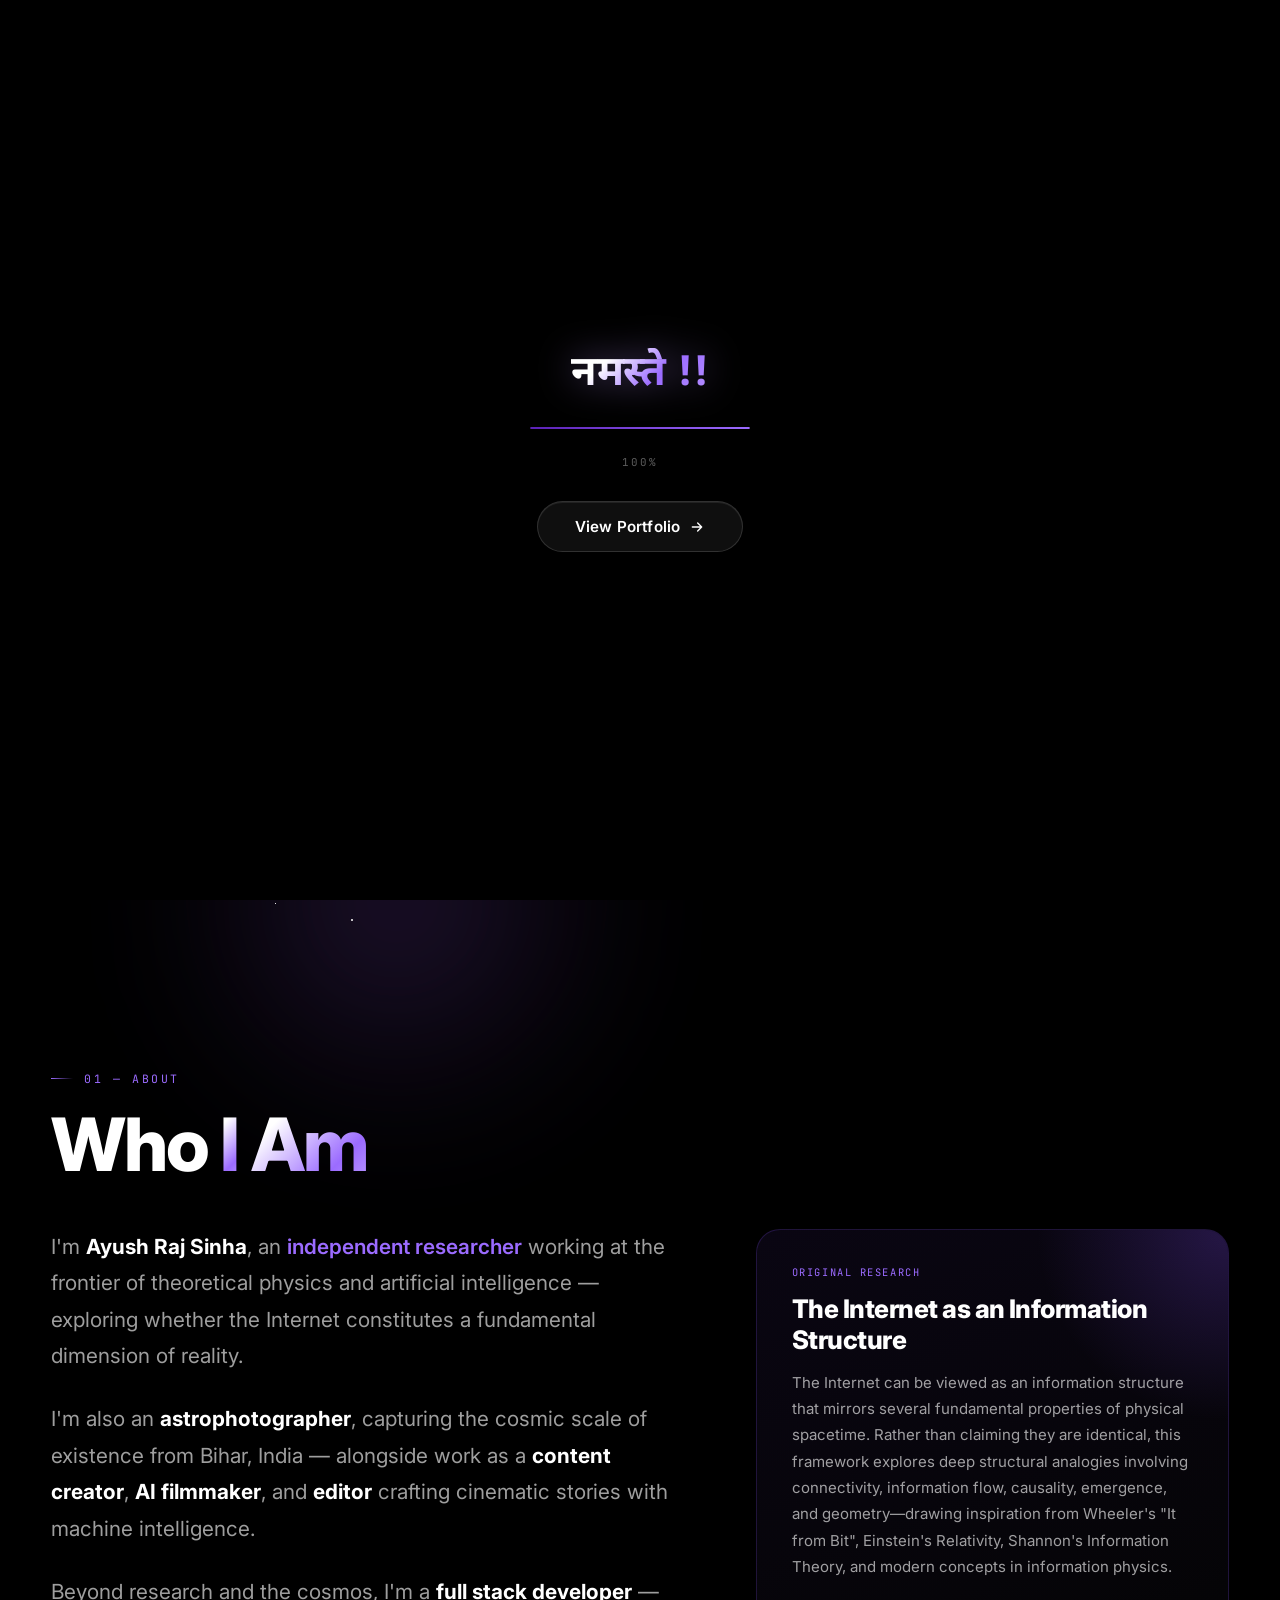
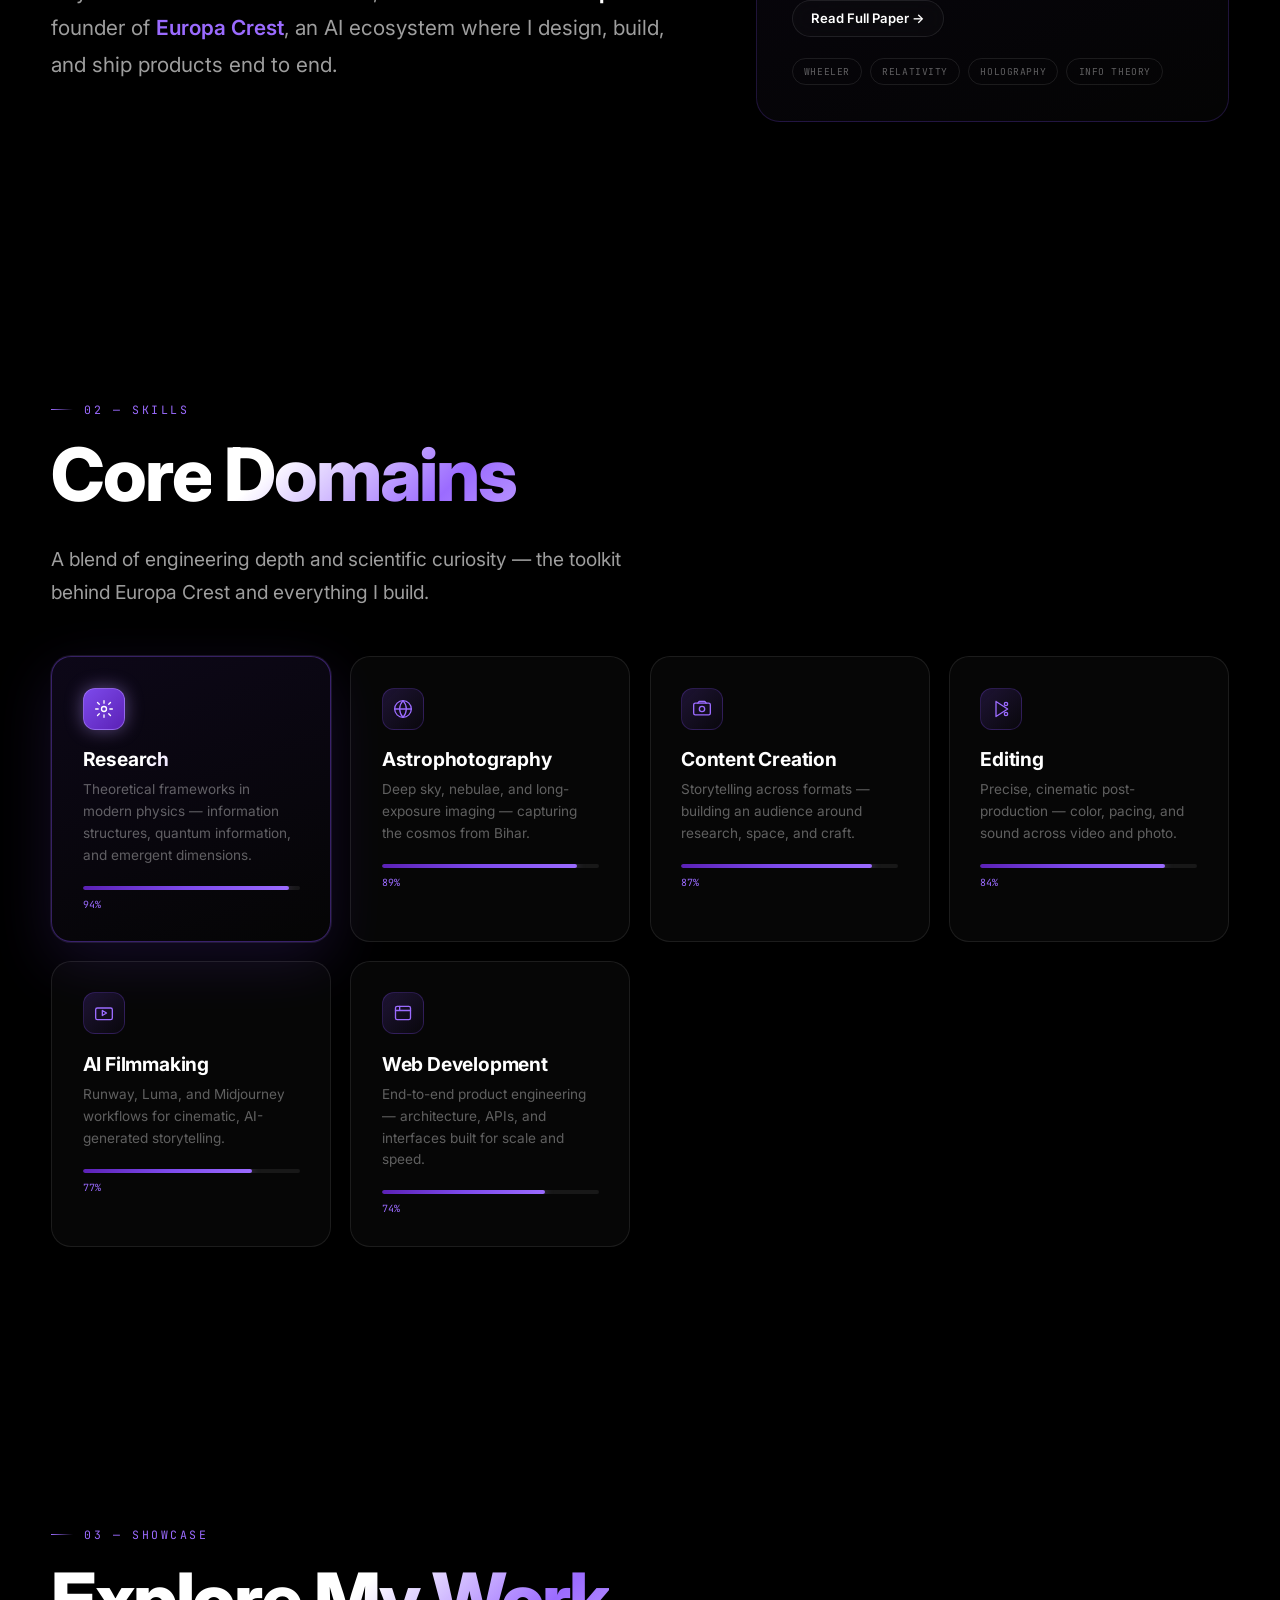
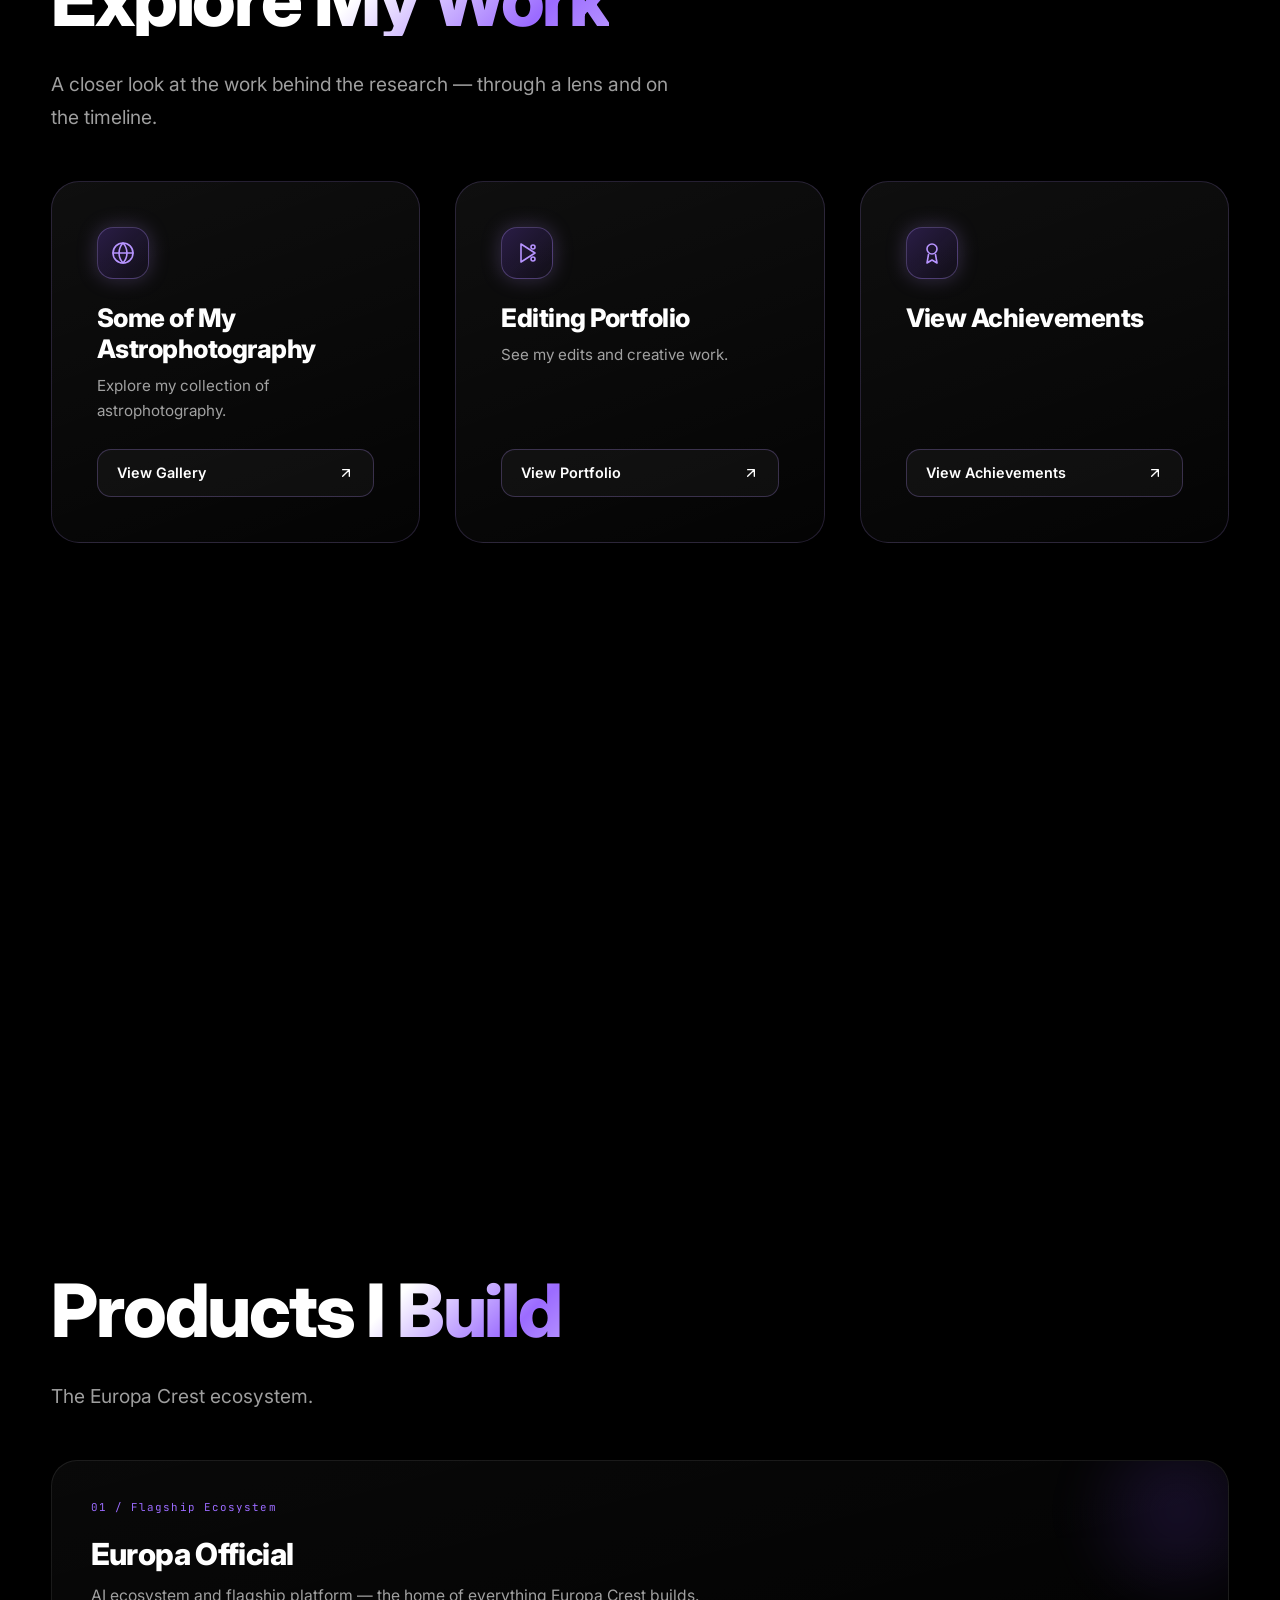
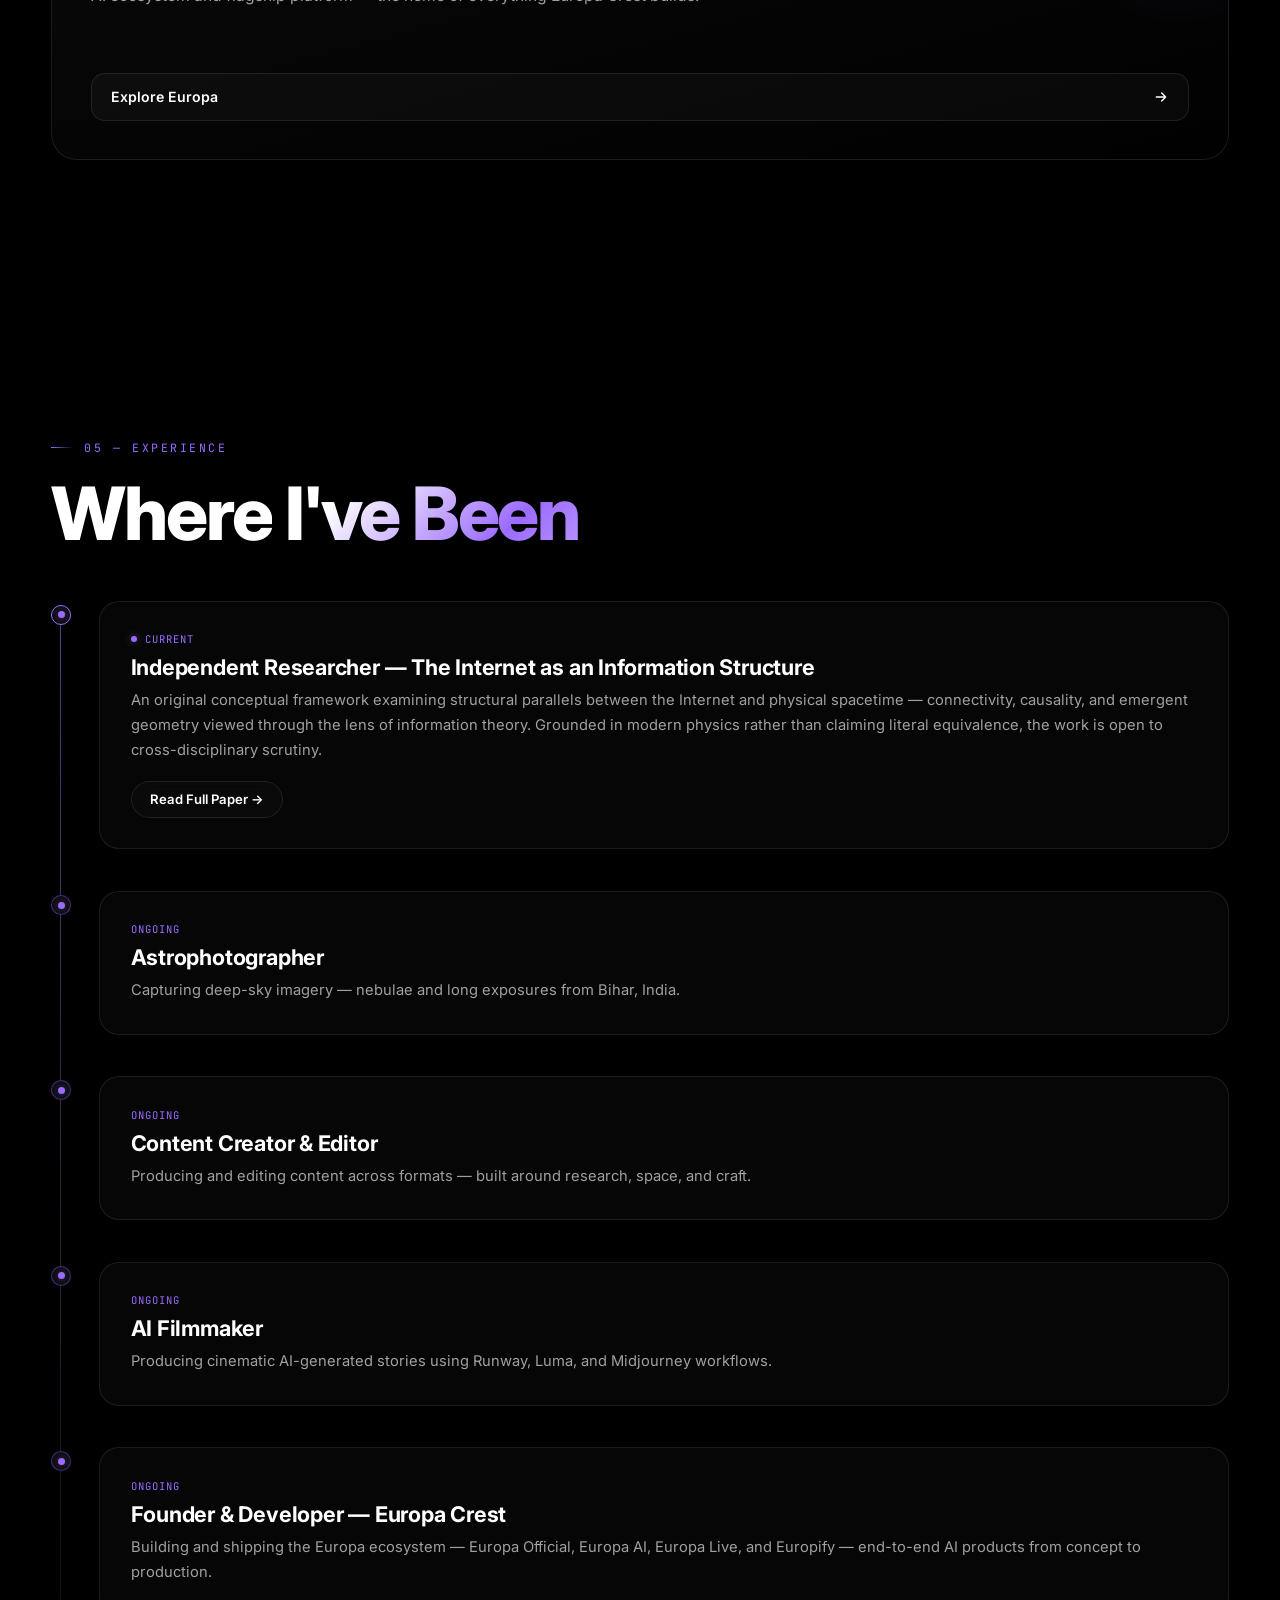
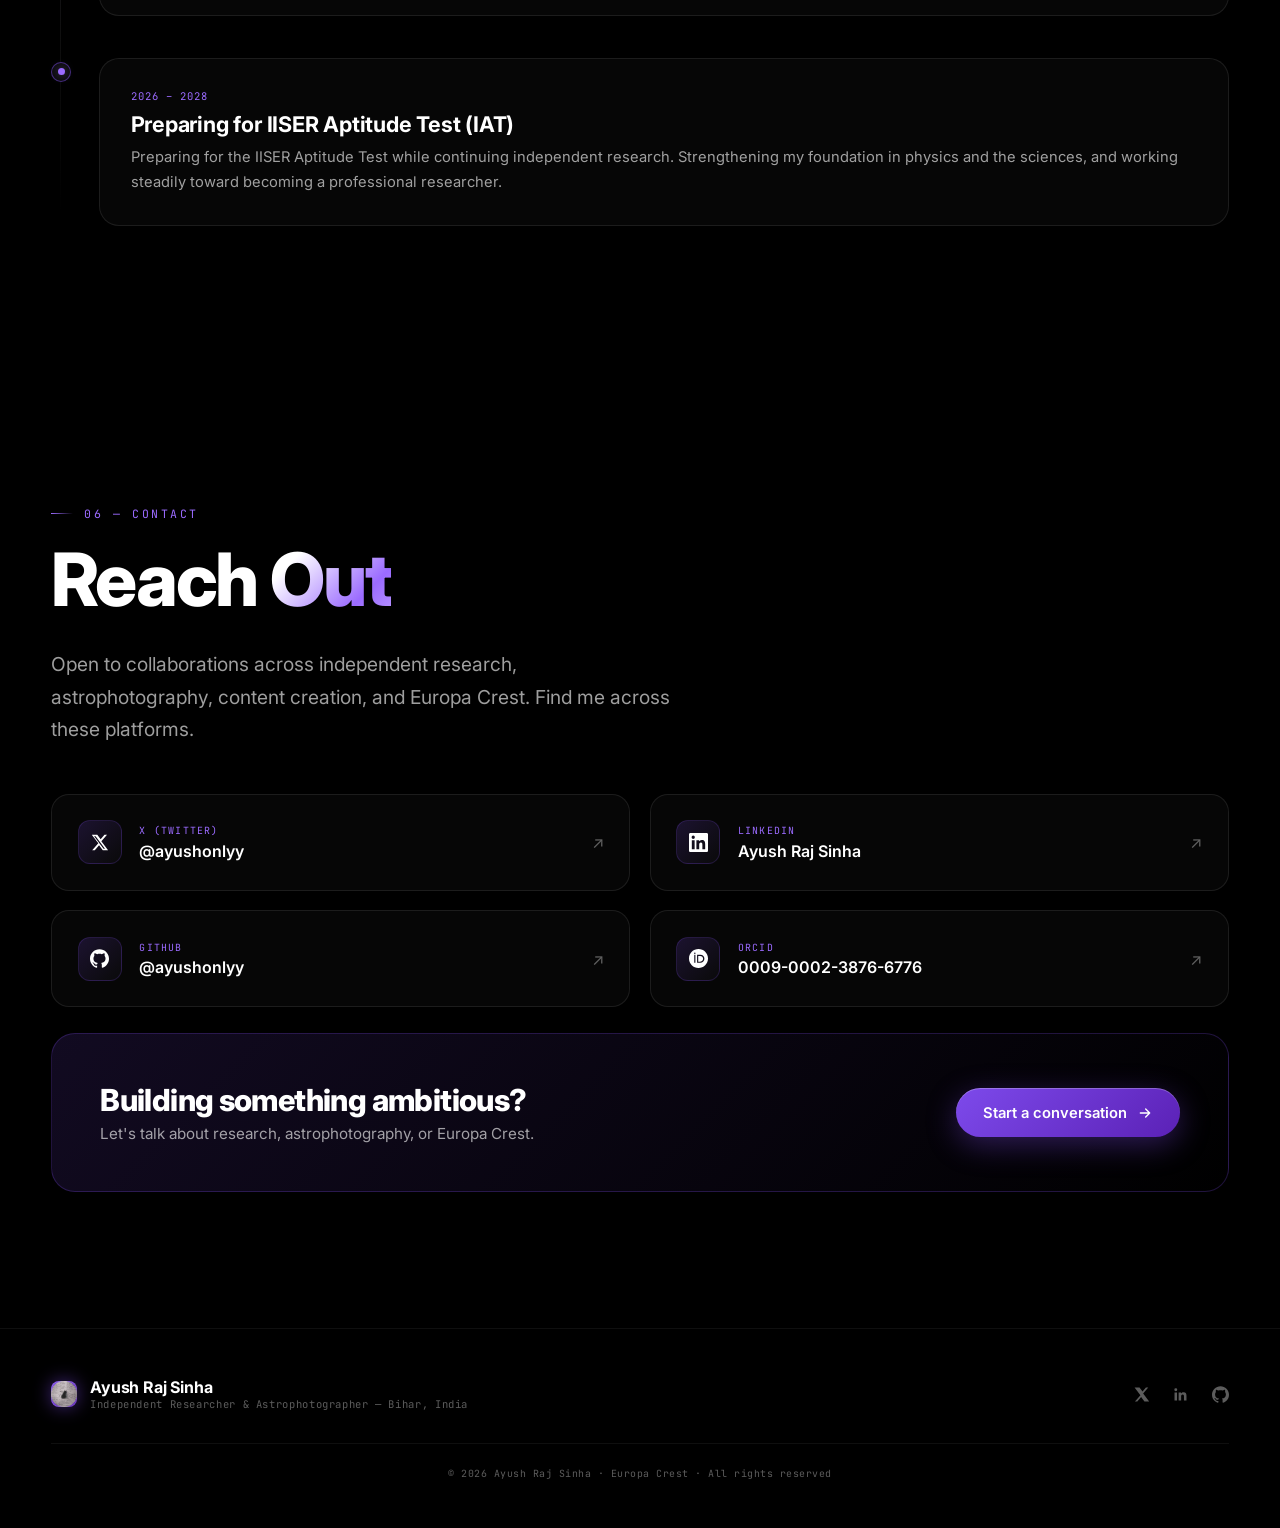
==== commit 6b552470: "Rename index (3).html to index.html" ====
--- a/index.html
+++ b/index.html
@@ -2,1198 +2,1497 @@
 <html lang="en">
 <head>
 <meta charset="UTF-8">
-<meta name="viewport" content="width=device-width, initial-scale=1.0, maximum-scale=1.0">
-<title>Ayush Raj Sinha — Portfolio</title>
+<meta name="viewport" content="width=device-width, initial-scale=1.0, maximum-scale=1.0, viewport-fit=cover">
+<title>Ayush Raj Sinha — Independent Researcher & Astrophotographer</title>
+<meta name="description" content="Ayush Raj Sinha — Independent Researcher and Astrophotographer. Also a Content Creator, AI Filmmaker, Editor, and Full Stack Developer, and founder of Europa Crest.">
+<link rel="icon" type="image/png" href="assets/images/logo.png">
 <link rel="preconnect" href="https://fonts.googleapis.com">
-<link href="https://fonts.googleapis.com/css2?family=Space+Mono:ital,wght@0,400;0,700;1,400&family=Cormorant+Garamond:ital,wght@0,300;0,400;0,600;1,300;1,400&family=Bebas+Neue&display=swap" rel="stylesheet">
+<link rel="preconnect" href="https://fonts.gstatic.com" crossorigin>
+<link href="https://fonts.googleapis.com/css2?family=Inter:wght@300;400;500;600;700;800;900&family=JetBrains+Mono:wght@400;500;600&family=Noto+Sans+Devanagari:wght@500;600;700&display=swap" rel="stylesheet">
 <style>
   *, *::before, *::after { margin: 0; padding: 0; box-sizing: border-box; }
 
   :root {
-    --black: #000000;
-    --deep: #050505;
-    --surface: #0a0a0a;
-    --card: #0f0f0f;
-    --border: rgba(255,255,255,0.07);
+    --bg: #000000;
+    --surface: #0a0a0c;
+    --surface-2: #0e0e12;
+    --card: rgba(255,255,255,0.025);
+    --card-hover: rgba(255,255,255,0.045);
+    --border: rgba(255,255,255,0.09);
+    --border-soft: rgba(255,255,255,0.06);
     --white: #ffffff;
-    --dim: rgba(255,255,255,0.55);
-    --faint: rgba(255,255,255,0.18);
-    --accent: #e8e0d0;
-    --glow: rgba(255,255,255,0.04);
-    --gold: #c9a84c;
-    --gold-dim: rgba(201,168,76,0.15);
-  }
-
-  html { scroll-behavior: smooth; overflow-x: hidden; }
+    --dim: rgba(255,255,255,0.62);
+    --faint: rgba(255,255,255,0.36);
+    --ghost: rgba(255,255,255,0.16);
+    --purple: #7D4AEB;
+    --purple-2: #9B6BFF;
+    --purple-3: #B794FF;
+    --purple-deep: #5B21B6;
+    --purple-glow: rgba(183,148,255,0.45);
+    --purple-soft: rgba(125,74,235,0.12);
+    --ease: cubic-bezier(0.16, 1, 0.3, 1);
+    --ease-2: cubic-bezier(0.65, 0, 0.35, 1);
+  }
+
+  html { scroll-behavior: smooth; overflow-x: hidden; background: #000; }
+  html.no-scroll { overflow: hidden; }
 
   body {
-    background: var(--black);
+    background: var(--bg);
     color: var(--white);
-    font-family: 'Cormorant Garamond', serif;
+    font-family: 'Inter', -apple-system, BlinkMacSystemFont, sans-serif;
     overflow-x: hidden;
     cursor: none;
-  }
-
-  /* CUSTOM CURSOR */
-  .cursor {
+    -webkit-font-smoothing: antialiased;
+    text-rendering: optimizeLegibility;
+  }
+  @media (max-width: 860px), (hover: none) {
+    body { cursor: auto; }
+  }
+
+  ::selection { background: var(--purple-glow); color: #fff; }
+
+  a { color: inherit; }
+
+  /* ============ REDUCED MOTION ============ */
+  @media (prefers-reduced-motion: reduce) {
+    *, *::before, *::after {
+      animation-duration: 0.01ms !important;
+      animation-iteration-count: 1 !important;
+      transition-duration: 0.01ms !important;
+      scroll-behavior: auto !important;
+    }
+  }
+
+  /* ============ FOCUS ============ */
+  a:focus-visible, button:focus-visible {
+    outline: 2px solid var(--purple-2);
+    outline-offset: 4px;
+    border-radius: 4px;
+  }
+
+  /* ============ CUSTOM CURSOR ============ */
+  .cursor-dot {
     position: fixed; top: 0; left: 0; z-index: 9999;
-    pointer-events: none; mix-blend-mode: difference;
-  }
-  .cursor-dot {
-    width: 8px; height: 8px;
-    background: white; border-radius: 50%;
+    width: 6px; height: 6px; background: var(--white); border-radius: 50%;
     transform: translate(-50%, -50%);
-    transition: transform 0.1s ease;
+    pointer-events: none; transition: opacity 0.3s ease, background 0.3s ease;
   }
   .cursor-ring {
     position: fixed; top: 0; left: 0; z-index: 9998;
-    width: 36px; height: 36px;
-    border: 1px solid rgba(255,255,255,0.5);
-    border-radius: 50%;
+    width: 34px; height: 34px; border-radius: 50%;
+    border: 1px solid rgba(255,255,255,0.35);
     transform: translate(-50%, -50%);
-    transition: transform 0.15s ease, width 0.3s ease, height 0.3s ease, opacity 0.3s ease;
     pointer-events: none;
-  }
-
-  /* NOISE OVERLAY */
-  body::before {
-    content: '';
-    position: fixed; inset: 0; z-index: 1;
-    background-image: url("data:image/svg+xml,%3Csvg viewBox='0 0 256 256' xmlns='http://www.w3.org/2000/svg'%3E%3Cfilter id='noise'%3E%3CfeTurbulence type='fractalNoise' baseFrequency='0.9' numOctaves='4' stitchTiles='stitch'/%3E%3C/filter%3E%3Crect width='100%25' height='100%25' filter='url(%23noise)' opacity='0.035'/%3E%3C/svg%3E");
-    pointer-events: none; opacity: 0.4;
-  }
-
-  /* SCROLLBAR */
-  ::-webkit-scrollbar { width: 2px; }
-  ::-webkit-scrollbar-track { background: var(--black); }
-  ::-webkit-scrollbar-thumb { background: rgba(255,255,255,0.2); }
-
-  /* NAV */
+    transition: width 0.35s var(--ease), height 0.35s var(--ease), border-color 0.35s ease, background 0.35s ease, opacity 0.3s ease;
+  }
+  .cursor-ring.hover { width: 64px; height: 64px; border-color: var(--purple-glow); background: var(--purple-soft); }
+  @media (max-width: 860px), (hover: none) {
+    .cursor-dot, .cursor-ring { display: none; }
+  }
+
+  /* ============ MOUSE GLOW ============ */
+  .mouse-glow {
+    position: fixed; inset: 0; z-index: 1; pointer-events: none;
+    background: radial-gradient(600px circle at var(--mx,50%) var(--my,50%), rgba(125,74,235,0.08), transparent 45%);
+    transition: background 0.3s ease;
+  }
+
+  /* ============ GRADIENT MESH / AURORA BACKGROUND ============ */
+  .aurora {
+    position: fixed; inset: -10%; z-index: 0; pointer-events: none;
+    filter: blur(90px) saturate(140%);
+    opacity: 0.75;
+  }
+  .aurora-blob {
+    position: absolute; border-radius: 50%;
+    mix-blend-mode: screen;
+    will-change: transform;
+  }
+  .aurora-blob.b1 {
+    width: 46vw; height: 46vw; top: -8%; left: -6%;
+    background: radial-gradient(circle, rgba(125,74,235,0.55), transparent 70%);
+    animation: driftA 26s ease-in-out infinite;
+  }
+  .aurora-blob.b2 {
+    width: 38vw; height: 38vw; top: 30%; right: -10%;
+    background: radial-gradient(circle, rgba(91,33,182,0.45), transparent 70%);
+    animation: driftB 32s ease-in-out infinite;
+  }
+  .aurora-blob.b3 {
+    width: 34vw; height: 34vw; bottom: -12%; left: 20%;
+    background: radial-gradient(circle, rgba(155,107,255,0.35), transparent 70%);
+    animation: driftC 22s ease-in-out infinite;
+  }
+  @keyframes driftA {
+    0%,100% { transform: translate(0,0) scale(1); }
+    50% { transform: translate(6vw, 8vh) scale(1.15); }
+  }
+  @keyframes driftB {
+    0%,100% { transform: translate(0,0) scale(1); }
+    50% { transform: translate(-7vw, -5vh) scale(1.1); }
+  }
+  @keyframes driftC {
+    0%,100% { transform: translate(0,0) scale(1); }
+    50% { transform: translate(4vw, -8vh) scale(1.2); }
+  }
+
+  .grid-overlay {
+    position: fixed; inset: 0; z-index: 0; pointer-events: none;
+    background-image:
+      linear-gradient(rgba(255,255,255,0.025) 1px, transparent 1px),
+      linear-gradient(90deg, rgba(255,255,255,0.025) 1px, transparent 1px);
+    background-size: 56px 56px;
+    mask-image: radial-gradient(ellipse 70% 50% at 50% 0%, black, transparent 75%);
+  }
+
+  .noise {
+    position: fixed; inset: 0; z-index: 2; pointer-events: none; opacity: 0.35;
+    background-image: url("data:image/svg+xml,%3Csvg viewBox='0 0 256 256' xmlns='http://www.w3.org/2000/svg'%3E%3Cfilter id='n'%3E%3CfeTurbulence type='fractalNoise' baseFrequency='0.9' numOctaves='4' stitchTiles='stitch'/%3E%3C/filter%3E%3Crect width='100%25' height='100%25' filter='url(%23n)' opacity='0.03'/%3E%3C/svg%3E");
+  }
+
+  /* ============ SCROLLBAR ============ */
+  ::-webkit-scrollbar { width: 4px; }
+  ::-webkit-scrollbar-track { background: #000; }
+  ::-webkit-scrollbar-thumb { background: linear-gradient(var(--purple-deep), var(--purple)); border-radius: 4px; }
+
+  /* ============ SCROLL PROGRESS ============ */
+  .scroll-progress {
+    position: fixed; top: 0; left: 0; height: 2px; z-index: 1001;
+    background: linear-gradient(90deg, var(--purple-deep), var(--purple), var(--purple-3));
+    width: 0%;
+    box-shadow: 0 0 12px var(--purple-glow);
+    transition: width 0.08s linear;
+  }
+
+  /* ============ LOADER ============ */
+  #loader {
+    position: fixed; inset: 0; z-index: 10000;
+    background: #000;
+    display: flex; align-items: center; justify-content: center;
+    flex-direction: column; gap: 1.6rem;
+    transition: opacity 0.9s var(--ease), visibility 0.9s var(--ease);
+  }
+  #loader.hidden { opacity: 0; visibility: hidden; }
+  .loader-mark {
+    font-family: 'Noto Sans Devanagari', 'Inter', sans-serif; font-weight: 700;
+    font-size: clamp(1.9rem, 6vw, 2.6rem);
+    letter-spacing: -0.01em;
+    background: linear-gradient(135deg, #fff 25%, var(--purple-2) 60%, var(--purple-3));
+    -webkit-background-clip: text; background-clip: text; color: transparent;
+    opacity: 0; filter: drop-shadow(0 0 18px var(--purple-glow));
+    animation: loaderIn 0.9s var(--ease) forwards;
+  }
+  @keyframes loaderIn { to { opacity: 1; } }
+  .loader-bar {
+    width: min(220px, 60vw); height: 2px; background: rgba(255,255,255,0.08);
+    border-radius: 2px; overflow: hidden; position: relative;
+  }
+  .loader-fill {
+    position: absolute; top:0; left:0; height: 100%; width: 0%;
+    background: linear-gradient(90deg, var(--purple-deep), var(--purple-2));
+    border-radius: 2px; box-shadow: 0 0 10px var(--purple-glow);
+  }
+  .loader-pct {
+    font-family: 'JetBrains Mono', monospace; font-size: 0.68rem;
+    letter-spacing: 0.2em; color: var(--faint);
+  }
+
+  /* ============ ENTER EXPERIENCE BUTTON ============ */
+  .enter-btn {
+    opacity: 0; transform: translateY(14px) scale(0.97);
+    pointer-events: none;
+    margin-top: 0.4rem;
+    padding: 0.95rem 2.3rem;
+    font-family: 'Inter', sans-serif; font-weight: 600; font-size: 0.95rem;
+    letter-spacing: 0.01em; color: var(--white);
+    background: rgba(255,255,255,0.06);
+    backdrop-filter: blur(18px) saturate(160%);
+    -webkit-backdrop-filter: blur(18px) saturate(160%);
+    border: 1px solid rgba(255,255,255,0.14);
+    border-radius: 100px;
+    box-shadow: 0 0 0 0 rgba(155,107,255,0), 0 8px 32px rgba(0,0,0,0.35), inset 0 1px 0 rgba(255,255,255,0.08);
+    cursor: pointer;
+    display: inline-flex; align-items: center; gap: 0.55rem;
+    transition: opacity 0.9s var(--ease), transform 0.9s var(--ease), box-shadow 0.4s ease, background 0.4s ease, border-color 0.4s ease;
+    animation: none;
+  }
+  .enter-btn.visible {
+    opacity: 1; transform: translateY(0) scale(1); pointer-events: auto;
+    animation: enterFloat 3.6s ease-in-out 1.2s infinite;
+  }
+  .enter-btn:hover {
+    background: rgba(255,255,255,0.1);
+    border-color: rgba(183,148,255,0.45);
+    box-shadow: 0 0 0 1px rgba(155,107,255,0.25), 0 0 40px rgba(155,107,255,0.35), 0 10px 36px rgba(0,0,0,0.4), inset 0 1px 0 rgba(255,255,255,0.12);
+    transform: translateY(-2px) scale(1.015);
+  }
+  .enter-btn:active { transform: translateY(0) scale(0.98); box-shadow: 0 0 0 1px rgba(155,107,255,0.2), 0 0 22px rgba(155,107,255,0.28), 0 4px 18px rgba(0,0,0,0.35); }
+  .enter-btn svg { transition: transform 0.4s var(--ease); }
+  .enter-btn:hover svg { transform: translateX(4px); }
+  @keyframes enterFloat {
+    0%, 100% { transform: translateY(0) scale(1); }
+    50% { transform: translateY(-6px) scale(1); }
+  }
+  .enter-btn:hover, .enter-btn:active { animation-play-state: paused; }
+
+  /* ============ MUSIC TOGGLE ============ */
+  .music-toggle {
+    width: 38px; height: 38px; border-radius: 50%;
+    background: rgba(255,255,255,0.05);
+    backdrop-filter: blur(14px) saturate(160%);
+    -webkit-backdrop-filter: blur(14px) saturate(160%);
+    border: 1px solid rgba(255,255,255,0.12);
+    display: flex; align-items: center; justify-content: center;
+    cursor: pointer; flex-shrink: 0;
+    box-shadow: inset 0 1px 0 rgba(255,255,255,0.06);
+    transition: background 0.35s ease, border-color 0.35s ease, box-shadow 0.35s ease, transform 0.35s var(--ease);
+    opacity: 0; pointer-events: none;
+  }
+  .music-toggle.visible { opacity: 1; pointer-events: auto; }
+  .music-toggle:hover {
+    background: rgba(255,255,255,0.09);
+    border-color: rgba(183,148,255,0.4);
+    box-shadow: 0 0 18px rgba(155,107,255,0.3), inset 0 1px 0 rgba(255,255,255,0.1);
+    transform: scale(1.06);
+  }
+  .music-toggle svg { width: 16px; height: 16px; color: var(--dim); transition: color 0.3s ease; }
+  .music-toggle:hover svg { color: var(--white); }
+  .music-toggle .icon-muted { display: none; }
+  .music-toggle.muted .icon-on { display: none; }
+  .music-toggle.muted .icon-muted { display: block; }
+
+  /* ============ PAGE TRANSITION VEIL ============ */
+  #veil {
+    position: fixed; inset: 0; z-index: 9500; pointer-events: none;
+    background: #000; opacity: 0; transform: scaleY(0); transform-origin: top;
+  }
+
+  /* ============ NAV ============ */
   nav {
-    position: fixed; top: 0; left: 0; right: 0; z-index: 100;
-    padding: 1.2rem 1.5rem;
+    position: fixed; top: 0; left: 0; right: 0; z-index: 500;
+    padding: 1.1rem clamp(1.2rem, 4vw, 3rem);
     display: flex; align-items: center; justify-content: space-between;
-    background: linear-gradient(to bottom, rgba(0,0,0,0.95), transparent);
-    backdrop-filter: blur(0px);
-    transition: backdrop-filter 0.4s ease, background 0.4s ease;
+    transition: background 0.5s ease, backdrop-filter 0.5s ease, border-color 0.5s ease, padding 0.4s ease;
+    border-bottom: 1px solid transparent;
   }
   nav.scrolled {
-    background: rgba(0,0,0,0.92);
-    backdrop-filter: blur(20px);
-    border-bottom: 1px solid var(--border);
+    background: rgba(0,0,0,0.55);
+    backdrop-filter: blur(20px) saturate(160%);
+    -webkit-backdrop-filter: blur(20px) saturate(160%);
+    border-bottom: 1px solid var(--border-soft);
+    padding-top: 0.85rem; padding-bottom: 0.85rem;
   }
   .nav-logo {
-    font-family: 'Bebas Neue', sans-serif;
-    font-size: clamp(1.1rem, 3vw, 1.4rem);
-    letter-spacing: 0.15em;
-    color: var(--white);
-    text-decoration: none;
+    display: flex; align-items: center; gap: 0.6rem;
+    font-weight: 700; font-size: 1rem; letter-spacing: -0.01em;
+    text-decoration: none; color: var(--white);
+  }
+  .nav-logo-mark {
+    width: 26px; height: 26px; border-radius: 8px;
+    background: linear-gradient(135deg, var(--purple), var(--purple-deep));
+    display: flex; align-items: center; justify-content: center;
+    font-size: 0.68rem; font-weight: 800; letter-spacing: 0;
+    box-shadow: 0 0 18px rgba(125,74,235,0.5), inset 0 0 0 1px rgba(255,255,255,0.15);
+    overflow: hidden; flex-shrink: 0;
+  }
+  .nav-logo-mark img {
+    width: 100%; height: 100%; object-fit: cover; display: block; border-radius: inherit;
   }
   .nav-links {
-    display: flex; gap: clamp(1rem, 3vw, 2rem);
-    list-style: none;
+    display: flex; gap: clamp(1.4rem, 3vw, 2.4rem); list-style: none;
   }
   .nav-links a {
-    font-family: 'Space Mono', monospace;
-    font-size: clamp(0.6rem, 1.5vw, 0.72rem);
-    color: var(--dim);
-    text-decoration: none;
-    letter-spacing: 0.12em;
-    text-transform: uppercase;
-    transition: color 0.3s ease;
-    position: relative;
+    font-family: 'JetBrains Mono', monospace;
+    font-size: 0.72rem; letter-spacing: 0.04em;
+    color: var(--dim); text-decoration: none;
+    position: relative; transition: color 0.3s ease; display: inline-block;
   }
   .nav-links a::after {
-    content: ''; position: absolute; bottom: -3px; left: 0;
-    width: 0; height: 1px; background: var(--white);
-    transition: width 0.3s ease;
+    content: ''; position: absolute; bottom: -6px; left: 0;
+    width: 0; height: 1px; background: var(--purple-2);
+    box-shadow: 0 0 8px var(--purple-glow);
+    transition: width 0.35s var(--ease);
   }
   .nav-links a:hover { color: var(--white); }
   .nav-links a:hover::after { width: 100%; }
-
-  /* SECTIONS BASE */
+  .nav-cta {
+    display: inline-flex; align-items: center; gap: 0.5rem;
+    font-family: 'JetBrains Mono', monospace; font-size: 0.68rem;
+    letter-spacing: 0.05em; color: var(--white); text-decoration: none;
+    padding: 0.55rem 1.1rem; border-radius: 100px;
+    border: 1px solid var(--border);
+    background: rgba(255,255,255,0.03);
+    transition: border-color 0.3s ease, background 0.3s ease, transform 0.3s ease, box-shadow 0.3s ease;
+  }
+  .nav-cta:hover {
+    border-color: var(--purple-glow); background: var(--purple-soft);
+    transform: translateY(-2px); box-shadow: 0 8px 24px rgba(125,74,235,0.25);
+  }
+  .nav-links-mobile-only { display: none; }
+
+  /* ============ SECTION BASE ============ */
   section {
-    position: relative; z-index: 2;
-    padding: clamp(4rem, 10vw, 7rem) clamp(1.2rem, 5vw, 3rem);
-    max-width: 1200px; margin: 0 auto;
-  }
-
-  .section-label {
-    font-family: 'Space Mono', monospace;
-    font-size: clamp(0.58rem, 1.3vw, 0.65rem);
-    letter-spacing: 0.25em;
-    text-transform: uppercase;
-    color: var(--gold);
-    margin-bottom: 1.8rem;
-    display: flex; align-items: center; gap: 0.8rem;
-    opacity: 0; transform: translateY(20px);
-    transition: opacity 0.7s ease, transform 0.7s ease;
-  }
-  .section-label.visible { opacity: 1; transform: translateY(0); }
-  .section-label::before {
-    content: ''; display: block;
-    width: 28px; height: 1px; background: var(--gold);
-  }
-
-  /* HERO */
+    position: relative; z-index: 3;
+    padding: clamp(5rem, 11vw, 8.5rem) clamp(1.3rem, 5vw, 3.2rem);
+    max-width: 1280px; margin: 0 auto;
+  }
+
+  .eyebrow {
+    font-family: 'JetBrains Mono', monospace;
+    font-size: 0.72rem; letter-spacing: 0.22em; text-transform: uppercase;
+    color: var(--purple-2);
+    display: inline-flex; align-items: center; gap: 0.7rem;
+    margin-bottom: 1.4rem;
+    opacity: 0; transform: translateY(16px);
+    transition: opacity 0.7s var(--ease), transform 0.7s var(--ease);
+  }
+  .eyebrow.visible { opacity: 1; transform: translateY(0); }
+  .eyebrow::before {
+    content: ''; width: 22px; height: 1px;
+    background: linear-gradient(90deg, var(--purple-2), transparent);
+  }
+
+  .section-heading {
+    font-weight: 800; letter-spacing: -0.03em; line-height: 0.98;
+    font-size: clamp(2.4rem, 6.4vw, 4.6rem);
+    margin-bottom: clamp(1.4rem, 3vw, 2rem);
+  }
+  .section-heading .word { display: inline-block; overflow: hidden; vertical-align: top; }
+  .section-heading .word span {
+    display: inline-block;
+    transform: translateY(110%);
+    transition: transform 0.9s var(--ease);
+  }
+  .section-heading.visible .word span { transform: translateY(0); }
+  .grad-text {
+    background: linear-gradient(135deg, #fff 20%, var(--purple-2) 75%, var(--purple-3));
+    -webkit-background-clip: text; background-clip: text; color: transparent;
+  }
+
+  .section-sub {
+    font-size: clamp(1rem, 1.6vw, 1.2rem);
+    color: var(--dim); max-width: 620px; line-height: 1.7; font-weight: 400;
+    opacity: 0; transform: translateY(16px);
+    transition: opacity 0.8s var(--ease) 0.15s, transform 0.8s var(--ease) 0.15s;
+  }
+  .section-sub.visible { opacity: 1; transform: translateY(0); }
+
+  /* ============ HERO ============ */
   #hero {
-    min-height: 100svh;
-    display: flex; flex-direction: column;
-    justify-content: flex-end;
-    padding-bottom: clamp(3rem, 8vw, 5rem);
-    padding-top: 6rem;
-    max-width: 100%; margin: 0;
-    padding-left: clamp(1.2rem, 5vw, 4rem);
-    padding-right: clamp(1.2rem, 5vw, 4rem);
-    overflow: hidden;
-  }
-
-  .hero-bg {
-    position: absolute; inset: 0; z-index: 0;
-    background:
-      radial-gradient(ellipse 80% 60% at 50% 100%, rgba(201,168,76,0.04) 0%, transparent 70%),
-      radial-gradient(ellipse 60% 40% at 80% 20%, rgba(255,255,255,0.02) 0%, transparent 60%);
-  }
-
-  /* STAR FIELD */
-  .stars {
-    position: absolute; inset: 0; z-index: 0; overflow: hidden;
-  }
+    min-height: 100svh; max-width: 100%;
+    display: flex; flex-direction: column; justify-content: center;
+    padding-top: 7rem; position: relative; overflow: hidden;
+  }
+
+  .hero-star-field { position: absolute; inset: 0; z-index: 0; overflow: hidden; }
   .star {
-    position: absolute; background: white; border-radius: 50%;
+    position: absolute; background: #fff; border-radius: 50%;
     animation: twinkle var(--d) ease-in-out infinite alternate;
   }
   @keyframes twinkle {
     0% { opacity: var(--min-o); transform: scale(1); }
-    100% { opacity: var(--max-o); transform: scale(1.3); }
-  }
-
-  .hero-content { position: relative; z-index: 2; }
-
-  .hero-tag {
-    font-family: 'Space Mono', monospace;
-    font-size: clamp(0.6rem, 1.5vw, 0.72rem);
-    letter-spacing: 0.3em;
-    color: var(--gold);
-    text-transform: uppercase;
-    margin-bottom: clamp(1rem, 3vw, 1.5rem);
-    opacity: 0; animation: fadeUp 1s ease 0.3s forwards;
-    display: flex; align-items: center; gap: 0.8rem;
-  }
-  .hero-tag::before {
-    content: ''; display: block; width: 40px; height: 1px; background: var(--gold);
-  }
-
-  .hero-title {
-    line-height: 1;
-    opacity: 0; animation: fadeUp 1s ease 0.5s forwards;
-    word-break: break-word;
-  }
-  .hero-first {
-    display: block;
-    font-family: 'Helvetica Neue', Arial, sans-serif;
-    font-size: clamp(3.8rem, 17vw, 10rem);
-    font-weight: 900;
-    letter-spacing: -0.02em;
-    color: var(--white);
-    line-height: 0.95;
-  }
-  .hero-last {
-    display: block;
-    font-family: 'Helvetica Neue', Arial, sans-serif;
-    font-size: clamp(2rem, 9vw, 5.5rem);
-    font-weight: 300;
-    letter-spacing: 0.18em;
-    color: rgba(255,255,255,0.42);
-    line-height: 1.15;
-    margin-top: 0.08em;
+    100% { opacity: var(--max-o); transform: scale(1.4); }
+  }
+
+  .hero-inner { position: relative; z-index: 3; }
+
+  .hero-eyebrow {
+    font-family: 'JetBrains Mono', monospace;
+    font-size: 0.75rem; letter-spacing: 0.24em; text-transform: uppercase;
+    color: var(--purple-2);
+    display: inline-flex; align-items: center; gap: 0.7rem;
+    padding: 0.5rem 1rem; border-radius: 100px;
+    border: 1px solid var(--border);
+    background: rgba(125,74,235,0.06);
+    backdrop-filter: blur(10px);
+    margin-bottom: clamp(1.6rem, 4vw, 2.4rem);
+    opacity: 0; animation: fadeUp 1s var(--ease) 0.2s forwards;
+  }
+  .hero-eyebrow .dot {
+    width: 6px; height: 6px; border-radius: 50%; background: var(--purple-2);
+    box-shadow: 0 0 8px var(--purple-glow);
+    animation: pulse 2s ease-in-out infinite;
   }
 
   .hero-name {
-    font-family: 'Space Mono', monospace;
-    font-size: clamp(0.55rem, 1.2vw, 0.68rem);
-    font-weight: 400;
-    color: var(--dim);
-    margin-top: clamp(1rem, 3vw, 1.5rem);
-    letter-spacing: 0.18em;
-    text-transform: uppercase;
-    opacity: 0; animation: fadeUp 1s ease 0.7s forwards;
-  }
-
-  .hero-sub {
-    font-family: 'Space Mono', monospace;
-    font-size: clamp(0.58rem, 1.3vw, 0.72rem);
-    color: var(--dim);
-    margin-top: clamp(1.2rem, 3vw, 2rem);
-    letter-spacing: 0.1em;
-    max-width: 480px;
-    line-height: 1.8;
-    opacity: 0; animation: fadeUp 1s ease 0.9s forwards;
-  }
-
-  .hero-scroll {
-    margin-top: clamp(2rem, 5vw, 3.5rem);
-    display: flex; align-items: center; gap: 1rem;
-    opacity: 0; animation: fadeUp 1s ease 1.1s forwards;
-  }
-  .scroll-line {
-    width: 60px; height: 1px; background: var(--faint);
+    font-weight: 900; letter-spacing: -0.045em; line-height: 0.95;
+    font-size: clamp(3rem, 11vw, 7.6rem);
+  }
+  .hero-name .line { display: block; overflow: hidden; padding-bottom: 0.05em; }
+  .hero-name .line span {
+    display: inline-block; transform: translateY(115%) rotate(3deg);
+    transition: transform 1s var(--ease);
+  }
+  .hero-name .line span.reveal { transform: translateY(0) rotate(0); }
+  .hero-name .line:nth-child(1) span { transition-delay: 0.05s; }
+  .hero-name .line:nth-child(2) span {
+    transition-delay: 0.18s;
+    background: linear-gradient(135deg, #fff 10%, var(--purple-2) 60%, var(--purple-3));
+    -webkit-background-clip: text; background-clip: text; color: transparent;
+  }
+
+  .hero-role {
+    font-size: clamp(1.1rem, 2.6vw, 1.5rem);
+    font-weight: 600; color: var(--white);
+    margin-top: clamp(1.1rem, 3vw, 1.6rem);
+    opacity: 0; animation: fadeUp 1s var(--ease) 0.55s forwards;
+    display: flex; align-items: center; gap: 0.6rem; flex-wrap: wrap;
+  }
+  .hero-role .pill {
+    display: inline-flex; align-items: center; gap: 0.5rem;
+    padding: 0.3rem 0.85rem; border-radius: 100px;
+    background: linear-gradient(135deg, rgba(125,74,235,0.18), rgba(91,33,182,0.08));
+    border: 1px solid rgba(125,74,235,0.3);
+    font-size: 0.9em;
+  }
+  .hero-role .pill-primary {
+    font-weight: 700; color: #fff;
+    background: linear-gradient(135deg, var(--purple), var(--purple-deep));
+    border: 1px solid rgba(183,148,255,0.5);
+    box-shadow: 0 0 24px var(--purple-glow), inset 0 1px 0 rgba(255,255,255,0.2);
+  }
+
+  .hero-tags {
+    font-family: 'JetBrains Mono', monospace;
+    font-size: clamp(0.72rem, 1.4vw, 0.85rem);
+    color: var(--dim); letter-spacing: 0.02em;
+    margin-top: clamp(1rem, 2.5vw, 1.4rem);
+    max-width: 640px; line-height: 1.9;
+    opacity: 0; animation: fadeUp 1s var(--ease) 0.75s forwards;
+  }
+  .hero-tags .sep { color: var(--purple-2); margin: 0 0.5em; }
+
+  .hero-desc {
+    font-size: clamp(1rem, 1.7vw, 1.15rem);
+    color: var(--dim); max-width: 580px; line-height: 1.8;
+    margin-top: clamp(1.4rem, 3vw, 2rem);
+    opacity: 0; animation: fadeUp 1s var(--ease) 0.9s forwards;
+  }
+
+  .hero-cta-row {
+    display: flex; gap: 1rem; flex-wrap: wrap;
+    margin-top: clamp(2rem, 4.5vw, 2.8rem);
+    opacity: 0; animation: fadeUp 1s var(--ease) 1.05s forwards;
+  }
+
+  .btn {
+    position: relative; display: inline-flex; align-items: center; gap: 0.6rem;
+    font-family: 'Inter', sans-serif; font-weight: 600; font-size: 0.92rem;
+    padding: 0.95rem 1.7rem; border-radius: 100px; text-decoration: none;
+    cursor: none; overflow: hidden; isolation: isolate;
+    transition: transform 0.4s var(--ease), box-shadow 0.4s var(--ease);
+  }
+  @media (max-width: 860px), (hover: none) { .btn { cursor: pointer; } }
+  .btn-primary {
+    color: #fff;
+    background: linear-gradient(135deg, var(--purple), var(--purple-deep));
+    box-shadow: 0 8px 30px rgba(125,74,235,0.35), inset 0 1px 0 rgba(255,255,255,0.25);
+  }
+  .btn-primary::before {
+    content: ''; position: absolute; inset: 0; z-index: -1;
+    background: linear-gradient(135deg, var(--purple-2), var(--purple));
+    opacity: 0; transition: opacity 0.4s ease;
+  }
+  .btn-primary:hover { transform: translateY(-3px) scale(1.02); box-shadow: 0 14px 40px rgba(125,74,235,0.5); }
+  .btn-primary:hover::before { opacity: 1; }
+  .btn-primary span { position: relative; z-index: 1; display: inline-flex; align-items: center; gap: 0.6rem; }
+  .btn-ghost {
+    color: var(--white); background: rgba(255,255,255,0.02);
+    border: 1px solid var(--border);
+    backdrop-filter: blur(10px);
+  }
+  .btn-ghost:hover { border-color: var(--purple-glow); background: var(--purple-soft); transform: translateY(-3px); }
+
+  .hero-scroll-cue {
+    position: absolute; bottom: clamp(1.6rem, 4vw, 2.6rem); left: clamp(1.3rem, 5vw, 3.2rem);
+    display: flex; align-items: center; gap: 0.9rem;
+    opacity: 0; animation: fadeUp 1s var(--ease) 1.3s forwards;
+    z-index: 3;
+  }
+  .scroll-cue-line { width: 40px; height: 1px; background: var(--ghost); position: relative; overflow: hidden; }
+  .scroll-cue-line::after {
+    content: ''; position: absolute; top:0; left: -100%; width: 100%; height: 100%;
+    background: var(--purple-2); box-shadow: 0 0 8px var(--purple-glow);
+    animation: scanLine 2.2s ease-in-out 1.8s infinite;
+  }
+  @keyframes scanLine { 0% { left: -100%; } 100% { left: 100%; } }
+  .scroll-cue-text {
+    font-family: 'JetBrains Mono', monospace; font-size: 0.62rem;
+    letter-spacing: 0.2em; text-transform: uppercase; color: var(--faint);
+  }
+
+  @keyframes fadeUp { from { opacity: 0; transform: translateY(26px); } to { opacity: 1; transform: translateY(0); } }
+  @keyframes pulse { 0%,100% { box-shadow: 0 0 0 0 rgba(125,74,235,0.6);} 50% { box-shadow: 0 0 0 7px rgba(125,74,235,0);} }
+
+  /* ============ ABOUT ============ */
+  .about-grid {
+    display: grid; grid-template-columns: 1.15fr 0.85fr; gap: clamp(2rem, 5vw, 4rem);
+    align-items: start; margin-top: clamp(2rem, 4vw, 3rem);
+  }
+  @media (max-width: 860px) { .about-grid { grid-template-columns: 1fr; } }
+
+  .about-copy p {
+    font-size: clamp(1.05rem, 2vw, 1.3rem); line-height: 1.75; font-weight: 400;
+    color: var(--dim); margin-bottom: 1.3em;
+    opacity: 0; transform: translateY(24px);
+    transition: opacity 0.8s var(--ease), transform 0.8s var(--ease);
+  }
+  .about-copy p.visible { opacity: 1; transform: translateY(0); }
+  .about-copy p:nth-child(2) { transition-delay: 0.12s; }
+  .about-copy p:nth-child(3) { transition-delay: 0.24s; }
+  .about-copy strong { color: var(--white); font-weight: 700; }
+  .about-copy em {
+    font-style: normal; color: var(--purple-2); font-weight: 600;
+  }
+
+  .research-card {
+    border-radius: 24px; padding: clamp(1.6rem, 3.5vw, 2.2rem);
+    background: linear-gradient(160deg, rgba(125,74,235,0.08), rgba(255,255,255,0.015));
+    border: 1px solid rgba(125,74,235,0.22);
     position: relative; overflow: hidden;
-  }
-  .scroll-line::after {
-    content: ''; position: absolute; top: 0; left: -100%;
-    width: 100%; height: 100%; background: var(--white);
-    animation: scanLine 2s ease-in-out 1.5s infinite;
-  }
-  @keyframes scanLine { 0% { left: -100%; } 100% { left: 100%; } }
-  .scroll-text {
-    font-family: 'Space Mono', monospace;
-    font-size: 0.58rem; letter-spacing: 0.2em;
+    opacity: 0; transform: translateY(30px) scale(0.98);
+    transition: opacity 0.9s var(--ease), transform 0.9s var(--ease);
+  }
+  .research-card.visible { opacity: 1; transform: translateY(0) scale(1); }
+  .research-card::before {
+    content: ''; position: absolute; top: -40%; right: -40%; width: 80%; height: 80%;
+    background: radial-gradient(circle, rgba(125,74,235,0.25), transparent 70%);
+    animation: float 8s ease-in-out infinite alternate;
+  }
+  .research-tag {
+    font-family: 'JetBrains Mono', monospace; font-size: 0.65rem;
+    letter-spacing: 0.15em; text-transform: uppercase; color: var(--purple-2);
+    margin-bottom: 0.9rem; position: relative; z-index: 1;
+  }
+  .research-title {
+    font-weight: 800; font-size: clamp(1.3rem, 2.6vw, 1.6rem);
+    letter-spacing: -0.02em; margin-bottom: 0.9rem; position: relative; z-index: 1;
+  }
+  .research-body {
+    font-size: 0.94rem; line-height: 1.75; color: var(--dim); position: relative; z-index: 1;
+  }
+  .research-btn {
+    display: inline-flex; position: relative; z-index: 1;
+    margin-top: 1.2rem; padding: 0.6rem 1.15rem; font-size: 0.82rem;
+  }
+  .research-pillars {
+    display: flex; flex-wrap: wrap; gap: 0.5rem; margin-top: 1.3rem; position: relative; z-index: 1;
+  }
+  .research-pillars span {
+    font-family: 'JetBrains Mono', monospace; font-size: 0.6rem; letter-spacing: 0.06em;
+    padding: 0.4rem 0.7rem; border-radius: 100px; border: 1px solid var(--border);
     color: var(--faint); text-transform: uppercase;
   }
-
-  /* FLOATING ELEMENTS */
-  .hero-orb {
-    position: absolute; border-radius: 50%;
-    background: radial-gradient(circle, rgba(201,168,76,0.08), transparent 70%);
-    animation: float var(--fd) ease-in-out infinite alternate;
-    pointer-events: none; z-index: 1;
-  }
-  @keyframes float {
-    0% { transform: translateY(0) scale(1); }
-    100% { transform: translateY(-30px) scale(1.05); }
-  }
-
-  /* DIVIDER */
-  .divider {
-    width: 100%; height: 1px;
-    background: linear-gradient(to right, transparent, var(--border), transparent);
-    margin: 0 auto;
-    position: relative; z-index: 2;
-  }
-
-  /* ABOUT */
-  #about { padding-top: clamp(4rem, 10vw, 6rem); }
-
-  .about-text {
-    font-family: 'Cormorant Garamond', serif;
-    font-size: clamp(1.05rem, 2.5vw, 1.35rem);
-    font-weight: 300;
-    line-height: 1.85;
-    color: var(--white);
-    opacity: 0; transform: translateY(30px);
-    transition: opacity 0.9s ease, transform 0.9s ease;
-  }
-  .about-text.visible { opacity: 1; transform: translateY(0); }
-  .about-text p { margin-bottom: 1.4em; }
-  .about-text p:last-child { margin-bottom: 0; }
-
-  .highlight {
-    font-style: italic; color: var(--gold);
-    position: relative; display: inline;
-  }
-
-  /* SKILLS */
-  #skills { padding-top: clamp(3rem, 7vw, 5rem); }
-
+  @keyframes float { to { transform: translateY(-20px) translateX(-10px); } }
+
+  /* ============ SKILLS ============ */
   .skills-grid {
-    display: grid;
-    grid-template-columns: repeat(auto-fit, minmax(min(100%, 200px), 1fr));
-    gap: clamp(0.8rem, 2vw, 1.2rem);
-    margin-top: 0.5rem;
-  }
-
+    display: grid; grid-template-columns: repeat(auto-fit, minmax(min(100%, 230px), 1fr));
+    gap: clamp(0.9rem, 2vw, 1.2rem); margin-top: clamp(2rem, 4vw, 3rem);
+  }
   .skill-card {
+    border-radius: 20px; padding: clamp(1.5rem, 3.5vw, 1.9rem);
+    background: var(--card); border: 1px solid var(--border);
+    position: relative; overflow: hidden;
+    opacity: 0; transform: translateY(36px);
+    transition: opacity 0.7s var(--ease), transform 0.7s var(--ease), border-color 0.4s ease, background 0.4s ease, box-shadow 0.4s ease;
+  }
+  .skill-card.visible { opacity: 1; transform: translateY(0); }
+  .skill-card::before {
+    content: ''; position: absolute; inset: -1px; border-radius: 20px; padding: 1px;
+    background: linear-gradient(135deg, var(--purple-glow), transparent 50%);
+    -webkit-mask: linear-gradient(#000 0 0) content-box, linear-gradient(#000 0 0);
+    -webkit-mask-composite: xor; mask-composite: exclude;
+    opacity: 0; transition: opacity 0.4s ease; pointer-events: none;
+  }
+  .skill-card:hover {
+    border-color: rgba(125,74,235,0.35); background: var(--card-hover);
+    transform: translateY(-6px); box-shadow: 0 20px 50px rgba(125,74,235,0.14);
+  }
+  .skill-card:hover::before { opacity: 1; }
+  .skill-icon {
+    width: 42px; height: 42px; border-radius: 12px; margin-bottom: 1.1rem;
+    display: flex; align-items: center; justify-content: center;
+    background: linear-gradient(135deg, rgba(125,74,235,0.2), rgba(125,74,235,0.03));
+    border: 1px solid rgba(125,74,235,0.25); color: var(--purple-2);
+    transition: transform 0.4s var(--ease);
+  }
+  .skill-card:hover .skill-icon { transform: scale(1.1) rotate(-6deg); }
+  .skill-icon svg { width: 20px; height: 20px; }
+  .skill-name { font-weight: 700; font-size: clamp(1.05rem, 2.4vw, 1.2rem); letter-spacing: -0.01em; margin-bottom: 0.5rem; }
+  .skill-desc { font-size: 0.85rem; color: var(--faint); line-height: 1.6; margin-bottom: 1.2rem; }
+  .skill-bar { height: 4px; border-radius: 4px; background: rgba(255,255,255,0.07); overflow: hidden; position: relative; }
+  .skill-fill {
+    height: 100%; border-radius: 4px; width: 0; position: relative; overflow: hidden;
+    background: linear-gradient(90deg, var(--purple-deep), var(--purple), var(--purple-2));
+    box-shadow: 0 0 10px var(--purple-glow);
+    transition: width 1.4s var(--ease) 0.3s;
+  }
+  .skill-card.visible .skill-fill { width: var(--w); }
+  .skill-fill::after {
+    content: ''; position: absolute; inset: 0;
+    background: linear-gradient(90deg, transparent, rgba(255,255,255,0.65), transparent);
+    width: 40%; transform: translateX(-150%);
+    opacity: 0;
+  }
+  .skill-card.visible .skill-fill::after {
+    animation: shimmerSweep 1.9s ease-in-out 1.7s infinite;
+    opacity: 1;
+  }
+  @keyframes shimmerSweep {
+    0% { transform: translateX(-150%); }
+    60%, 100% { transform: translateX(350%); }
+  }
+  .skill-pct {
+    font-family: 'JetBrains Mono', monospace; font-size: 0.62rem; color: var(--purple-2);
+    margin-top: 0.5rem; display: block;
+  }
+
+  /* Primary domain card — Research gets strongest visual emphasis */
+  .skill-card-primary {
+    border-color: rgba(125,74,235,0.4);
+    background: linear-gradient(160deg, rgba(125,74,235,0.1), rgba(255,255,255,0.02));
+    box-shadow: 0 0 0 1px rgba(183,148,255,0.12), 0 20px 60px rgba(125,74,235,0.16);
+  }
+  .skill-card-primary .skill-icon {
+    background: linear-gradient(135deg, var(--purple), var(--purple-deep));
+    border-color: rgba(183,148,255,0.5); color: #fff;
+    box-shadow: 0 0 18px var(--purple-glow);
+  }
+  .skill-card-primary .skill-name {
+    background: linear-gradient(135deg, #fff 30%, var(--purple-2));
+    -webkit-background-clip: text; background-clip: text; color: transparent;
+  }
+  .skill-card-primary:hover {
+    border-color: rgba(183,148,255,0.55);
+    box-shadow: 0 24px 60px rgba(125,74,235,0.3);
+  }
+
+  /* ============ SHOWCASE ============ */
+  .showcase-grid {
+    display: grid; grid-template-columns: repeat(auto-fit, minmax(min(100%, 320px), 1fr));
+    gap: clamp(1.3rem, 3vw, 2.2rem); margin-top: clamp(2rem, 4vw, 3rem);
+  }
+  .showcase-card {
+    position: relative; border-radius: 28px; overflow: hidden;
+    padding: clamp(2rem, 4.5vw, 2.8rem);
+    background: linear-gradient(160deg, rgba(255,255,255,0.06), rgba(255,255,255,0.015));
+    backdrop-filter: blur(22px) saturate(160%);
+    -webkit-backdrop-filter: blur(22px) saturate(160%);
+    border: 1px solid rgba(183,148,255,0.18);
+    text-decoration: none; color: var(--white);
+    display: flex; flex-direction: column; min-height: 280px;
+    opacity: 0; transform: translateY(50px) scale(0.96);
+    transition: opacity 0.8s var(--ease), transform 0.55s var(--ease), border-color 0.4s ease, box-shadow 0.5s ease;
+    isolation: isolate;
+  }
+  .showcase-card.visible { opacity: 1; transform: translateY(0) scale(1); }
+  .showcase-card:nth-child(2) { transition-delay: 0.1s; }
+  .showcase-card:nth-child(3) { transition-delay: 0.2s; }
+  .showcase-card:nth-child(4) { transition-delay: 0.3s; }
+  .showcase-spacer { flex: 1 1 auto; }
+
+  .showcase-card::before {
+    content: ''; position: absolute; inset: 0; z-index: -2; border-radius: 28px;
+    padding: 1.5px;
+    background: conic-gradient(from var(--angle,0deg), transparent 0%, var(--purple-3) 12%, transparent 26%);
+    -webkit-mask: linear-gradient(#000 0 0) content-box, linear-gradient(#000 0 0);
+    -webkit-mask-composite: xor; mask-composite: exclude;
+    opacity: 0; transition: opacity 0.5s ease;
+    animation: spin 4s linear infinite;
+  }
+  .showcase-card::after {
+    content: ''; position: absolute; inset: 0; z-index: -1; border-radius: 28px;
+    background: radial-gradient(600px circle at var(--px,50%) var(--py,50%), rgba(125,74,235,0.22), transparent 60%);
+    opacity: 0; transition: opacity 0.4s ease;
+  }
+  .showcase-card:hover {
+    transform: translateY(-12px) scale(1.02);
+    box-shadow: 0 30px 80px rgba(125,74,235,0.28), 0 0 0 1px rgba(183,148,255,0.2);
+    animation: floatCard 3.4s ease-in-out infinite;
+  }
+  .showcase-card:hover::before { opacity: 1; }
+  .showcase-card:hover::after { opacity: 1; }
+
+  .showcase-icon {
+    width: 52px; height: 52px; border-radius: 16px; margin-bottom: 1.4rem;
+    display: flex; align-items: center; justify-content: center;
+    background: linear-gradient(135deg, rgba(125,74,235,0.25), rgba(125,74,235,0.05));
+    border: 1px solid rgba(183,148,255,0.3); color: var(--purple-3);
+    box-shadow: 0 0 20px rgba(183,148,255,0.25);
+    transition: transform 0.4s var(--ease);
+  }
+  .showcase-card:hover .showcase-icon { transform: scale(1.1) rotate(-6deg); }
+  .showcase-icon svg { width: 24px; height: 24px; }
+
+  .showcase-title { font-weight: 800; font-size: clamp(1.3rem, 2.6vw, 1.6rem); letter-spacing: -0.02em; margin-bottom: 0.6rem; }
+  .showcase-sub { font-size: 0.95rem; color: var(--dim); line-height: 1.65; flex: 1; margin-bottom: 1.6rem; }
+  .showcase-btn {
+    display: inline-flex; align-items: center; justify-content: space-between; gap: 1rem;
+    padding: 0.9rem 1.2rem; border-radius: 14px;
+    background: rgba(255,255,255,0.04); border: 1px solid rgba(183,148,255,0.25);
+    font-weight: 600; font-size: 0.9rem;
+    transition: background 0.35s ease, border-color 0.35s ease, gap 0.35s ease;
+  }
+  .showcase-card:hover .showcase-btn {
+    background: linear-gradient(135deg, rgba(125,74,235,0.28), rgba(91,33,182,0.14));
+    border-color: rgba(183,148,255,0.5); gap: 1.4rem;
+  }
+  .showcase-btn svg { width: 16px; height: 16px; flex-shrink: 0; transition: transform 0.35s var(--ease); }
+  .showcase-card:hover .showcase-btn svg { transform: translate(3px,-3px); }
+
+  /* ============ PROJECTS ============ */
+  .projects-grid {
+    display: grid; grid-template-columns: repeat(auto-fit, minmax(min(100%, 340px), 1fr));
+    gap: clamp(1.1rem, 2.5vw, 1.6rem); margin-top: clamp(2rem, 4vw, 3rem);
+  }
+  .project-card {
+    position: relative; border-radius: 26px; overflow: hidden;
+    background: linear-gradient(165deg, rgba(255,255,255,0.035), rgba(255,255,255,0.005));
     border: 1px solid var(--border);
-    padding: clamp(1.5rem, 4vw, 2.2rem) clamp(1.2rem, 3vw, 1.8rem);
-    position: relative; overflow: hidden;
-    opacity: 0; transform: translateY(40px);
-    transition: opacity 0.6s ease, transform 0.6s ease, border-color 0.4s ease;
-    background: var(--surface);
-  }
-  .skill-card.visible { opacity: 1; transform: translateY(0); }
-  .skill-card:nth-child(2) { transition-delay: 0.1s; }
-  .skill-card:nth-child(3) { transition-delay: 0.2s; }
-
-  .skill-card::before {
-    content: ''; position: absolute; inset: 0;
-    background: linear-gradient(135deg, var(--gold-dim), transparent 60%);
+    padding: clamp(1.8rem, 4vw, 2.4rem);
+    display: flex; flex-direction: column; min-height: 300px;
+    text-decoration: none; color: var(--white);
+    opacity: 0; transform: translateY(50px) scale(0.96);
+    transition: opacity 0.8s var(--ease), transform 0.55s var(--ease), border-color 0.4s ease, box-shadow 0.5s ease;
+    isolation: isolate;
+  }
+  .project-card.visible { opacity: 1; transform: translateY(0) scale(1); }
+  .project-card:nth-child(2) { transition-delay: 0.08s; }
+  .project-card:nth-child(3) { transition-delay: 0.16s; }
+  .project-card:nth-child(4) { transition-delay: 0.24s; }
+
+  .project-card::before {
+    content: ''; position: absolute; inset: 0; z-index: -2; border-radius: 26px;
+    padding: 1.5px;
+    background: conic-gradient(from var(--angle,0deg), transparent 0%, var(--purple-2) 12%, transparent 24%);
+    -webkit-mask: linear-gradient(#000 0 0) content-box, linear-gradient(#000 0 0);
+    -webkit-mask-composite: xor; mask-composite: exclude;
+    opacity: 0; transition: opacity 0.5s ease;
+    animation: spin 4s linear infinite;
+  }
+  @keyframes spin { to { --angle: 360deg; } }
+  @property --angle { syntax: '<angle>'; inherits: false; initial-value: 0deg; }
+
+  .project-card::after {
+    content: ''; position: absolute; inset: 0; z-index: -1; border-radius: 26px;
+    background: radial-gradient(500px circle at var(--px,50%) var(--py,50%), rgba(125,74,235,0.16), transparent 60%);
     opacity: 0; transition: opacity 0.4s ease;
   }
-  .skill-card:hover { border-color: rgba(201,168,76,0.3); }
-  .skill-card:hover::before { opacity: 1; }
-
-  .skill-num {
-    font-family: 'Space Mono', monospace;
-    font-size: 0.6rem; color: var(--gold);
-    letter-spacing: 0.15em; margin-bottom: 1rem;
-    position: relative; z-index: 1;
-  }
-  .skill-name {
-    font-family: 'Bebas Neue', sans-serif;
-    font-size: clamp(1.3rem, 3.5vw, 1.8rem);
-    letter-spacing: 0.06em;
-    position: relative; z-index: 1;
-    line-height: 1.1;
-  }
-  .skill-bar {
-    margin-top: 1.2rem; height: 1px;
-    background: var(--border); position: relative; z-index: 1; overflow: hidden;
-  }
-  .skill-fill {
-    height: 100%; background: var(--gold); width: 0;
-    transition: width 1.2s cubic-bezier(0.4,0,0.2,1) 0.3s;
-  }
-  .skill-card.visible .skill-fill { width: var(--w); }
-
-  /* IDH SECTION */
-  #idh { padding-top: clamp(3rem, 7vw, 5rem); }
-
-  .idh-box {
-    border: 1px solid var(--border);
-    padding: clamp(1.8rem, 5vw, 3rem);
-    background: var(--surface);
-    position: relative; overflow: hidden;
-    opacity: 0; transform: translateY(30px);
-    transition: opacity 0.9s ease, transform 0.9s ease;
-  }
-  .idh-box.visible { opacity: 1; transform: translateY(0); }
-  .idh-box::before {
-    content: ''; position: absolute; top: 0; left: 0; right: 0; height: 1px;
-    background: linear-gradient(to right, transparent, var(--gold), transparent);
-  }
-
-  .idh-title {
-    font-family: 'Bebas Neue', sans-serif;
-    font-size: clamp(1.6rem, 5vw, 2.8rem);
-    letter-spacing: 0.06em;
-    margin-bottom: 1.5rem;
-    line-height: 1.1;
-  }
-  .idh-title span { color: var(--gold); }
-
-  .idh-body {
-    font-family: 'Cormorant Garamond', serif;
-    font-size: clamp(1rem, 2.2vw, 1.2rem);
-    font-weight: 300; line-height: 1.9;
-    color: rgba(255,255,255,0.85);
-  }
-  .idh-body p { margin-bottom: 1.2em; }
-  .idh-body p:last-child { margin-bottom: 0; }
-
-  .idh-pillars {
-    margin-top: 2rem;
-    display: grid;
-    grid-template-columns: repeat(auto-fit, minmax(min(100%, 140px), 1fr));
-    gap: 0.8rem;
-  }
-  .pillar {
-    border: 1px solid var(--border);
-    padding: 1rem 0.9rem;
-    text-align: center; background: var(--card);
-    transition: border-color 0.3s ease, transform 0.3s ease;
-  }
-  .pillar:hover { border-color: var(--gold-dim); transform: translateY(-3px); }
-  .pillar-icon {
-    font-size: 1.2rem; margin-bottom: 0.5rem; display: block;
-  }
-  .pillar-name {
-    font-family: 'Space Mono', monospace;
-    font-size: clamp(0.5rem, 1.2vw, 0.6rem);
-    color: var(--dim); letter-spacing: 0.1em;
-    text-transform: uppercase; line-height: 1.4;
-  }
-
-  /* ACADEMIC */
-  #academic { padding-top: clamp(3rem, 7vw, 5rem); }
-
-  .academic-items {
-    display: flex; flex-direction: column;
-    gap: clamp(0.8rem, 2vw, 1rem);
-  }
-
-  .acad-item {
-    display: flex;
-    align-items: flex-start;
-    gap: clamp(1rem, 3vw, 1.8rem);
-    padding: clamp(1.2rem, 3vw, 1.8rem);
-    border: 1px solid var(--border);
-    background: var(--surface);
-    position: relative; overflow: hidden;
-    opacity: 0; transform: translateX(-30px);
-    transition: opacity 0.7s ease, transform 0.7s ease, border-color 0.3s ease;
-  }
-  .acad-item.visible { opacity: 1; transform: translateX(0); }
-  .acad-item:nth-child(2) { transition-delay: 0.1s; }
-  .acad-item:nth-child(3) { transition-delay: 0.2s; }
-  .acad-item:hover { border-color: rgba(201,168,76,0.25); }
-  .acad-item::after {
-    content: ''; position: absolute; left: 0; top: 0; bottom: 0; width: 2px;
-    background: var(--gold); transform: scaleY(0);
-    transition: transform 0.4s ease; transform-origin: bottom;
-  }
-  .acad-item:hover::after { transform: scaleY(1); }
-
-  .acad-dot {
-    width: 8px; height: 8px; border-radius: 50%;
-    background: var(--gold); flex-shrink: 0; margin-top: 6px;
-  }
-  .acad-label {
-    font-family: 'Space Mono', monospace;
-    font-size: clamp(0.58rem, 1.3vw, 0.65rem);
-    color: var(--gold); letter-spacing: 0.12em;
-    text-transform: uppercase; margin-bottom: 0.4rem;
-  }
-  .acad-title {
-    font-family: 'Cormorant Garamond', serif;
-    font-size: clamp(1rem, 2.5vw, 1.3rem);
-    font-weight: 400; color: var(--white);
-  }
-
-  /* CAPABILITIES */
-  #capabilities { padding-top: clamp(3rem, 7vw, 5rem); }
-
-  .cap-grid {
-    display: grid;
-    grid-template-columns: repeat(auto-fill, minmax(min(100%, 280px), 1fr));
-    gap: clamp(0.7rem, 1.5vw, 1rem);
-  }
-
-  .cap-card {
-    border: 1px solid var(--border);
-    padding: clamp(1.4rem, 3.5vw, 2rem) clamp(1.2rem, 3vw, 1.6rem);
-    background: var(--surface);
-    position: relative; overflow: hidden;
-    opacity: 0; transform: translateY(30px) scale(0.97);
-    transition: opacity 0.6s ease, transform 0.6s ease, border-color 0.3s ease, background 0.3s ease;
-  }
-  .cap-card.visible { opacity: 1; transform: translateY(0) scale(1); }
-  .cap-card:nth-child(2) { transition-delay: 0.07s; }
-  .cap-card:nth-child(3) { transition-delay: 0.14s; }
-  .cap-card:nth-child(4) { transition-delay: 0.21s; }
-  .cap-card:nth-child(5) { transition-delay: 0.28s; }
-  .cap-card:nth-child(6) { transition-delay: 0.35s; }
-
-  .cap-card::after {
-    content: ''; position: absolute; inset: 0;
-    background: linear-gradient(135deg, rgba(201,168,76,0.05), transparent);
-    opacity: 0; transition: opacity 0.4s ease;
-  }
-  .cap-card:hover { border-color: rgba(201,168,76,0.25); background: var(--card); }
-  .cap-card:hover::after { opacity: 1; }
-
-  .cap-icon {
-    width: clamp(28px, 5vw, 36px);
-    height: clamp(28px, 5vw, 36px);
-    display: block;
-    margin-bottom: 1.1rem;
-    color: var(--gold);
-    opacity: 0.8;
-    transition: opacity 0.3s ease, transform 0.3s ease;
-  }
-  .cap-icon svg { width: 100%; height: 100%; }
-  .cap-card:hover .cap-icon { opacity: 1; transform: scale(1.1) translateY(-2px); }
-
-  .cap-name {
-    font-family: 'Bebas Neue', sans-serif;
-    font-size: clamp(0.9rem, 2.5vw, 1.15rem);
-    letter-spacing: 0.1em; color: var(--white);
-    margin-bottom: 0.5rem; position: relative; z-index: 1;
-  }
-  .cap-desc {
-    font-family: 'Space Mono', monospace;
-    font-size: clamp(0.55rem, 1.2vw, 0.62rem);
-    color: var(--dim); line-height: 1.7;
-    letter-spacing: 0.03em; position: relative; z-index: 1;
-  }
-
-  /* CONTACT */
-  #contact { padding-top: clamp(3rem, 7vw, 5rem); padding-bottom: clamp(4rem, 10vw, 7rem); }
-
-  .contact-intro {
-    font-family: 'Cormorant Garamond', serif;
-    font-size: clamp(1rem, 2.5vw, 1.3rem);
-    font-weight: 300; color: var(--dim);
-    line-height: 1.8; margin-bottom: 2.5rem;
-    opacity: 0; transform: translateY(20px);
-    transition: opacity 0.7s ease, transform 0.7s ease;
-  }
-  .contact-intro.visible { opacity: 1; transform: translateY(0); }
-
-  .contact-links {
-    display: grid;
-    grid-template-columns: repeat(auto-fill, minmax(min(100%, 220px), 1fr));
-    gap: clamp(0.7rem, 1.5vw, 1rem);
-  }
-
-  .contact-link {
-    display: flex; align-items: center; gap: 1rem;
-    padding: clamp(1.1rem, 3vw, 1.5rem) clamp(1.2rem, 3vw, 1.6rem);
-    border: 1px solid var(--border);
-    text-decoration: none; background: var(--surface);
-    position: relative; overflow: hidden;
-    opacity: 0; transform: translateY(20px);
-    transition: opacity 0.6s ease, transform 0.6s ease, border-color 0.3s ease;
-    group: true;
-  }
-  .contact-link.visible { opacity: 1; transform: translateY(0); }
-  .contact-link:nth-child(2) { transition-delay: 0.08s; }
-  .contact-link:nth-child(3) { transition-delay: 0.16s; }
-  .contact-link:nth-child(4) { transition-delay: 0.24s; }
-
-  .contact-link::before {
-    content: ''; position: absolute; inset: 0;
-    background: rgba(255,255,255,0.03);
-    transform: translateX(-100%);
-    transition: transform 0.4s ease;
-  }
-  .contact-link:hover { border-color: rgba(255,255,255,0.2); }
-  .contact-link:hover::before { transform: translateX(0); }
-
+  .project-card:hover {
+    transform: translateY(-10px) scale(1.015);
+    box-shadow: 0 30px 70px rgba(125,74,235,0.22), 0 0 0 1px rgba(125,74,235,0.15);
+    animation: floatCard 3.2s ease-in-out infinite;
+  }
+  .project-card:hover::before { opacity: 1; }
+  .project-card:hover::after { opacity: 1; }
+  @keyframes floatCard {
+    0%,100% { transform: translateY(-10px) scale(1.015); }
+    50% { transform: translateY(-16px) scale(1.015); }
+  }
+
+  .project-index {
+    font-family: 'JetBrains Mono', monospace; font-size: 0.68rem;
+    color: var(--purple-2); letter-spacing: 0.1em; margin-bottom: 1.4rem;
+  }
+  .project-title {
+    font-weight: 800; font-size: clamp(1.5rem, 3vw, 1.9rem); letter-spacing: -0.02em;
+    margin-bottom: 0.7rem;
+  }
+  .project-desc {
+    font-size: 0.98rem; color: var(--dim); line-height: 1.65; flex: 1;
+    margin-bottom: 1.6rem;
+  }
+  .project-btn {
+    display: inline-flex; align-items: center; justify-content: space-between; gap: 1rem;
+    padding: 0.9rem 1.2rem; border-radius: 14px;
+    background: rgba(255,255,255,0.03); border: 1px solid var(--border);
+    font-weight: 600; font-size: 0.88rem;
+    transition: background 0.35s ease, border-color 0.35s ease, gap 0.35s ease;
+  }
+  .project-card:hover .project-btn {
+    background: linear-gradient(135deg, rgba(125,74,235,0.22), rgba(91,33,182,0.1));
+    border-color: rgba(125,74,235,0.4); gap: 1.4rem;
+  }
+  .project-btn svg { width: 16px; height: 16px; flex-shrink: 0; transition: transform 0.35s var(--ease); }
+  .project-card:hover .project-btn svg { transform: translate(3px,-3px); }
+
+  .project-glow-orb {
+    position: absolute; width: 220px; height: 220px; border-radius: 50%;
+    background: radial-gradient(circle, rgba(125,74,235,0.35), transparent 70%);
+    top: -60px; right: -60px; z-index: -3; filter: blur(20px);
+    opacity: 0.5; transition: opacity 0.4s ease, transform 0.6s var(--ease);
+  }
+  .project-card:hover .project-glow-orb { opacity: 1; transform: scale(1.3); }
+
+  /* ============ EXPERIENCE ============ */
+  .timeline { margin-top: clamp(2.2rem, 4.5vw, 3.2rem); position: relative; }
+  .timeline::before {
+    content: ''; position: absolute; left: 9px; top: 10px; bottom: 10px; width: 1px;
+    background: linear-gradient(to bottom, var(--purple-glow), var(--border-soft) 85%, transparent);
+  }
+  .timeline-item {
+    position: relative; padding-left: clamp(2.2rem, 5vw, 3rem); padding-bottom: clamp(2rem, 4vw, 2.6rem);
+    opacity: 0; transform: translateX(-24px);
+    transition: opacity 0.7s var(--ease), transform 0.7s var(--ease);
+  }
+  .timeline-item.visible { opacity: 1; transform: translateX(0); }
+  .timeline-item:nth-child(2) { transition-delay: 0.08s; }
+  .timeline-item:nth-child(3) { transition-delay: 0.16s; }
+  .timeline-item:nth-child(4) { transition-delay: 0.24s; }
+  .timeline-item:nth-child(5) { transition-delay: 0.32s; }
+  .timeline-item:nth-child(6) { transition-delay: 0.4s; }
+  .timeline-item:nth-child(7) { transition-delay: 0.48s; }
+  .timeline-item:last-child { padding-bottom: 0; }
+  .timeline-dot {
+    position: absolute; left: 0; top: 4px; width: 20px; height: 20px; border-radius: 50%;
+    background: var(--surface); border: 1px solid rgba(125,74,235,0.5);
+    display: flex; align-items: center; justify-content: center;
+  }
+  .timeline-dot::after {
+    content: ''; width: 7px; height: 7px; border-radius: 50%; background: var(--purple-2);
+    box-shadow: 0 0 10px var(--purple-glow);
+  }
+  .timeline-item.current .timeline-dot { animation: pulse 2s ease-in-out infinite; border-color: var(--purple-2); }
+  .timeline-card {
+    border-radius: 20px; padding: clamp(1.4rem, 3vw, 1.9rem);
+    background: var(--card); border: 1px solid var(--border);
+    transition: border-color 0.35s ease, background 0.35s ease, transform 0.35s ease;
+  }
+  .timeline-card:hover { border-color: rgba(125,74,235,0.3); background: var(--card-hover); transform: translateX(4px); }
+  .timeline-meta {
+    font-family: 'JetBrains Mono', monospace; font-size: 0.66rem;
+    letter-spacing: 0.1em; text-transform: uppercase; color: var(--purple-2);
+    margin-bottom: 0.5rem; display: flex; align-items: center; gap: 0.5rem;
+  }
+  .pulse-dot {
+    display: inline-block; width: 6px; height: 6px; border-radius: 50%;
+    background: var(--purple-2); box-shadow: 0 0 8px var(--purple-glow);
+    animation: pulse 2s ease-in-out infinite;
+  }
+  .timeline-title { font-weight: 700; font-size: clamp(1.1rem, 2.4vw, 1.35rem); margin-bottom: 0.5rem; letter-spacing: -0.01em; }
+  .timeline-desc { font-size: 0.92rem; color: var(--dim); line-height: 1.7; }
+  .timeline-btn { margin-top: 1.1rem; padding: 0.6rem 1.15rem; font-size: 0.82rem; }
+
+  /* ============ CONTACT ============ */
+  .contact-wrap {
+    margin-top: clamp(2rem, 4vw, 3rem);
+    display: grid; grid-template-columns: 1fr 1fr; gap: clamp(0.9rem, 2vw, 1.2rem);
+  }
+  @media (max-width: 700px) { .contact-wrap { grid-template-columns: 1fr; } }
+
+  .contact-card {
+    display: flex; align-items: center; gap: 1.1rem;
+    padding: clamp(1.2rem, 3vw, 1.6rem);
+    border-radius: 18px; border: 1px solid var(--border); background: var(--card);
+    text-decoration: none; position: relative; overflow: hidden;
+    opacity: 0; transform: translateY(24px);
+    transition: opacity 0.7s var(--ease), transform 0.7s var(--ease), border-color 0.35s ease, background 0.35s ease, box-shadow 0.35s ease;
+  }
+  .contact-card.visible { opacity: 1; transform: translateY(0); }
+  .contact-card:nth-child(2) { transition-delay: 0.08s; }
+  .contact-card:nth-child(3) { transition-delay: 0.16s; }
+  .contact-card:nth-child(4) { transition-delay: 0.24s; }
+  .contact-card:hover {
+    border-color: rgba(125,74,235,0.35); background: var(--card-hover);
+    box-shadow: 0 16px 40px rgba(125,74,235,0.16); transform: translateY(-4px);
+  }
   .contact-icon {
-    width: clamp(32px, 7vw, 40px);
-    height: clamp(32px, 7vw, 40px);
+    width: 44px; height: 44px; border-radius: 12px; flex-shrink: 0;
     display: flex; align-items: center; justify-content: center;
-    flex-shrink: 0;
-  }
-  .contact-icon svg { width: 100%; height: 100%; }
-
+    background: linear-gradient(135deg, rgba(125,74,235,0.18), rgba(255,255,255,0.02));
+    border: 1px solid rgba(125,74,235,0.2);
+  }
+  .contact-icon svg { width: 19px; height: 19px; }
   .contact-info { flex: 1; min-width: 0; }
   .contact-platform {
-    font-family: 'Space Mono', monospace;
-    font-size: clamp(0.55rem, 1.2vw, 0.62rem);
-    color: var(--gold); letter-spacing: 0.15em;
-    text-transform: uppercase; display: block; margin-bottom: 0.2rem;
-  }
-  .contact-handle {
-    font-family: 'Cormorant Garamond', serif;
-    font-size: clamp(0.9rem, 2.2vw, 1.05rem);
-    color: var(--white); font-weight: 400;
-    white-space: nowrap; overflow: hidden;
-    text-overflow: ellipsis; display: block;
-  }
-
-  .contact-arrow {
-    font-size: 0.9rem; color: var(--faint);
-    transition: transform 0.3s ease, color 0.3s ease; flex-shrink: 0;
-  }
-  .contact-link:hover .contact-arrow { transform: translateX(4px); color: var(--white); }
-
-  /* FOOTER */
+    font-family: 'JetBrains Mono', monospace; font-size: 0.62rem;
+    color: var(--purple-2); letter-spacing: 0.12em; text-transform: uppercase; display: block; margin-bottom: 0.2rem;
+  }
+  .contact-handle { font-weight: 600; font-size: 1rem; white-space: nowrap; overflow: hidden; text-overflow: ellipsis; display: block; }
+  .contact-arrow { color: var(--faint); transition: transform 0.35s var(--ease), color 0.35s ease; flex-shrink: 0; }
+  .contact-card:hover .contact-arrow { transform: translate(4px,-4px); color: var(--purple-2); }
+
+  .contact-cta {
+    grid-column: 1 / -1; margin-top: 0.4rem;
+    border-radius: 24px; padding: clamp(2rem, 5vw, 3rem);
+    background: linear-gradient(135deg, rgba(125,74,235,0.14), rgba(0,0,0,0));
+    border: 1px solid rgba(125,74,235,0.25);
+    display: flex; align-items: center; justify-content: space-between; gap: 1.5rem; flex-wrap: wrap;
+    opacity: 0; transform: translateY(24px);
+    transition: opacity 0.8s var(--ease) 0.3s, transform 0.8s var(--ease) 0.3s;
+  }
+  .contact-cta.visible { opacity: 1; transform: translateY(0); }
+  .contact-cta-title { font-weight: 800; font-size: clamp(1.4rem, 3vw, 1.9rem); letter-spacing: -0.02em; }
+  .contact-cta-sub { color: var(--dim); font-size: 0.95rem; margin-top: 0.4rem; }
+
+  /* ============ FOOTER ============ */
   footer {
-    position: relative; z-index: 2;
-    border-top: 1px solid var(--border);
-    padding: clamp(1.5rem, 4vw, 2.5rem) clamp(1.2rem, 5vw, 3rem);
-    display: flex; align-items: center; justify-content: space-between;
-    flex-wrap: wrap; gap: 1rem;
-  }
-  .footer-name {
-    font-family: 'Bebas Neue', sans-serif;
-    font-size: clamp(0.9rem, 2.5vw, 1.1rem);
-    letter-spacing: 0.15em; color: var(--dim);
-  }
+    position: relative; z-index: 3; border-top: 1px solid var(--border-soft);
+    padding: clamp(2rem, 5vw, 3rem) clamp(1.3rem, 5vw, 3.2rem);
+    max-width: 1280px; margin: 0 auto;
+    display: flex; align-items: center; justify-content: space-between; flex-wrap: wrap; gap: 1.4rem;
+  }
+  .footer-brand { display: flex; align-items: center; gap: 0.8rem; }
+  .footer-name { font-weight: 700; font-size: 1rem; letter-spacing: -0.01em; }
+  .footer-role { font-family: 'JetBrains Mono', monospace; font-size: 0.66rem; color: var(--faint); letter-spacing: 0.06em; }
+  .footer-links { display: flex; gap: 1.4rem; }
+  .footer-links a {
+    color: var(--faint); text-decoration: none; transition: color 0.3s ease, transform 0.3s ease; display: inline-flex;
+  }
+  .footer-links a:hover { color: var(--purple-2); transform: translateY(-2px); }
+  .footer-links svg { width: 17px; height: 17px; }
   .footer-copy {
-    font-family: 'Space Mono', monospace;
-    font-size: 0.58rem; color: var(--faint);
-    letter-spacing: 0.1em;
-  }
-
-  /* ANIMATIONS */
-  @keyframes fadeUp {
-    from { opacity: 0; transform: translateY(30px); }
-    to { opacity: 1; transform: translateY(0); }
-  }
-
-  /* GLITCH EFFECT */
-  .glitch {
-    position: relative;
-    animation: glitchMain 8s ease-in-out infinite;
-  }
-  @keyframes glitchMain {
-    0%, 88%, 100% { clip-path: none; transform: none; }
-    89% { clip-path: polygon(0 20%, 100% 20%, 100% 40%, 0 40%); transform: translate(-3px, 0); }
-    90% { clip-path: polygon(0 60%, 100% 60%, 100% 75%, 0 75%); transform: translate(3px, 0); }
-    91% { clip-path: none; transform: none; }
-  }
-
-  /* HORIZONTAL SCROLL TICKER */
-  .ticker-wrap {
-    overflow: hidden;
-    border-top: 1px solid var(--border);
-    border-bottom: 1px solid var(--border);
-    padding: 0.9rem 0;
-    position: relative; z-index: 2;
-    background: var(--black);
-  }
-  .ticker-track {
-    display: flex; width: max-content;
-    animation: ticker 25s linear infinite;
-  }
-  .ticker-item {
-    font-family: 'Bebas Neue', sans-serif;
-    font-size: clamp(0.85rem, 2vw, 1rem);
-    letter-spacing: 0.12em;
-    color: var(--faint);
-    padding: 0 2rem;
-    white-space: nowrap;
-    transition: color 0.3s ease;
-  }
-  .ticker-item span { color: var(--gold); margin-right: 2rem; }
-  @keyframes ticker {
-    0% { transform: translateX(0); }
-    100% { transform: translateX(-50%); }
-  }
-
-  /* PULSE DOT */
-  .pulse-dot {
-    display: inline-block; width: 7px; height: 7px;
-    border-radius: 50%; background: var(--gold);
-    margin-right: 0.6rem; vertical-align: middle;
-    animation: pulse 2s ease-in-out infinite;
-  }
-  @keyframes pulse {
-    0%, 100% { box-shadow: 0 0 0 0 rgba(201,168,76,0.6); }
-    50% { box-shadow: 0 0 0 6px rgba(201,168,76,0); }
-  }
-
-  /* BIG SECTION HEADING */
-  .big-heading {
-    font-family: 'Bebas Neue', sans-serif;
-    font-size: clamp(2rem, 8vw, 5rem);
-    letter-spacing: 0.04em; line-height: 1;
-    margin-bottom: clamp(1.5rem, 4vw, 2.5rem);
-    opacity: 0; transform: translateY(20px);
-    transition: opacity 0.7s ease 0.1s, transform 0.7s ease 0.1s;
-  }
-  .big-heading.visible { opacity: 1; transform: translateY(0); }
-
-  /* MOBILE ADJUSTMENTS */
-  @media (max-width: 480px) {
-    nav { padding: 1rem 1.1rem; }
-    .nav-links { gap: 0.8rem; }
-    .cursor, .cursor-ring { display: none; }
-    body { cursor: auto; }
-    .cap-grid { grid-template-columns: 1fr; }
-    .contact-links { grid-template-columns: 1fr; }
-    .idh-pillars { grid-template-columns: repeat(2, 1fr); }
-  }
-
-  @media (min-width: 768px) {
-    .cap-grid { grid-template-columns: repeat(2, 1fr); }
-    .skills-grid { grid-template-columns: repeat(3, 1fr); }
-  }
-
-  @media (min-width: 1024px) {
-    .cap-grid { grid-template-columns: repeat(3, 1fr); }
-    .contact-links { grid-template-columns: repeat(2, 1fr); }
-    section { padding-left: clamp(2rem, 6vw, 5rem); padding-right: clamp(2rem, 6vw, 5rem); }
-  }
-
-  /* CHAR REVEAL ON BIG HEADINGS */
-  .big-heading .char {
-    display: inline-block;
-    opacity: 0; transform: translateY(60px) rotate(6deg);
-    transition: opacity 0.5s ease, transform 0.5s cubic-bezier(0.16,1,0.3,1);
-  }
-  .big-heading.visible .char { opacity: 1; transform: translateY(0) rotate(0deg); }
-
-  /* RIPPLE ON CONTACT LINKS */
-  .ripple-circle {
-    position: absolute; border-radius: 50%;
-    background: rgba(255,255,255,0.08);
-    transform: scale(0); animation: rippleAnim 0.6s ease-out forwards;
-    pointer-events: none;
-  }
-  @keyframes rippleAnim {
-    to { transform: scale(4); opacity: 0; }
-  }
-
-  /* AMBIENT BACKGROUND SHIFT */
-  .ambient {
-    position: fixed; inset: 0; z-index: 0; pointer-events: none;
-    background: radial-gradient(ellipse 70% 50% at var(--mx,50%) var(--my,50%), rgba(201,168,76,0.03), transparent 70%);
-    transition: background 0.8s ease;
-  }
-
-  /* SECTION FADE LINE */
-  .section-line {
-    position: absolute; left: 0; top: 0; bottom: 0; width: 1px;
-    background: linear-gradient(to bottom, transparent, var(--gold), transparent);
-    opacity: 0; transform: scaleY(0); transform-origin: top;
-    transition: opacity 0.6s ease, transform 1s ease;
-  }
-  #about, #skills, #idh, #academic, #capabilities, #contact {
-    position: relative;
-  }
-  #about.in-view .section-line, #skills.in-view .section-line,
-  #idh.in-view .section-line, #academic.in-view .section-line,
-  #capabilities.in-view .section-line, #contact.in-view .section-line {
-    opacity: 1; transform: scaleY(1);
-  }
-
-  /* MAGNETIC BTN GLOW */
-  .contact-link {
-    transition: opacity 0.6s ease, transform 0.6s ease, border-color 0.3s ease, box-shadow 0.3s ease;
-  }
-  .contact-link:hover {
-    box-shadow: 0 0 30px rgba(201,168,76,0.07), 0 8px 32px rgba(0,0,0,0.4);
-  }
-
-  /* LOADER NAMASTE PULSE */
-  #loader .loader-text:first-child {
-    animation: namasteGlow 1.4s ease-in-out infinite alternate;
-  }
-  @keyframes namasteGlow {
-    0% { opacity: 0.5; letter-spacing: 0.25em; }
-    100% { opacity: 1; letter-spacing: 0.35em; }
-  }
-
-  /* SKILL CARD SHIMMER */
-  .skill-card::after {
-    content: '';
-    position: absolute; top: 0; left: -100%; width: 60%; height: 100%;
-    background: linear-gradient(90deg, transparent, rgba(255,255,255,0.04), transparent);
-    transition: left 0.6s ease;
-  }
-  .skill-card:hover::after { left: 150%; }
-
-  /* ACADEMIC ITEM SLIDE BAR ANIMATE */
-  .acad-bar {
-    height: 1px; background: var(--border); margin-top: 0.8rem;
-    position: relative; overflow: hidden;
-  }
-  .acad-bar-fill {
-    position: absolute; top: 0; left: 0; height: 100%;
-    background: linear-gradient(to right, var(--gold), transparent);
-    width: 0; transition: width 1s cubic-bezier(0.4,0,0.2,1) 0.3s;
-  }
-  .acad-item.visible .acad-bar-fill { width: 100%; }
-
-  /* HERO TAG BLINK CURSOR */
-  .hero-tag::after {
-    content: '|'; margin-left: 2px; color: var(--gold);
-    animation: blink 1s step-end infinite;
-  }
-  @keyframes blink { 0%,100% { opacity: 1; } 50% { opacity: 0; } }
-
-  /* IDH BOX BORDER PULSE */
-  @keyframes borderPulse {
-    0%,100% { box-shadow: 0 0 0 0 rgba(201,168,76,0); }
-    50% { box-shadow: 0 0 20px 2px rgba(201,168,76,0.06); }
-  }
-  .idh-box.visible { animation: borderPulse 4s ease-in-out infinite; }
-
-  /* COUNTER NUMBERS IN SKILLS */
-  .skill-pct {
-    font-family: 'Space Mono', monospace;
-    font-size: 0.6rem; color: var(--gold);
-    margin-top: 0.4rem; display: block;
-    opacity: 0; transition: opacity 0.5s ease 1.2s;
-  }
-  .skill-card.visible .skill-pct { opacity: 1; }
-  #loader {
-    position: fixed; inset: 0; z-index: 10000;
-    background: var(--black);
-    display: flex; align-items: center; justify-content: center;
-    flex-direction: column; gap: 1.5rem;
-    transition: opacity 0.8s ease, visibility 0.8s ease;
-  }
-  #loader.hidden { opacity: 0; visibility: hidden; }
-  .loader-text {
-    font-family: 'Space Mono', monospace;
-    font-size: clamp(0.6rem, 1.5vw, 0.75rem);
-    letter-spacing: 0.3em; color: var(--dim);
-    text-transform: uppercase;
-  }
-  .loader-bar {
-    width: min(200px, 60vw); height: 1px; background: var(--border);
-    position: relative; overflow: hidden;
-  }
-  .loader-fill {
-    position: absolute; top: 0; left: 0;
-    height: 100%; background: var(--gold);
-    animation: load 1.6s ease forwards;
-  }
-  @keyframes load {
-    0% { width: 0; }
-    100% { width: 100%; }
+    font-family: 'JetBrains Mono', monospace; font-size: 0.62rem; color: var(--faint); letter-spacing: 0.05em;
+    width: 100%; text-align: center; padding-top: 1.4rem; border-top: 1px solid var(--border-soft); margin-top: 0.6rem;
+  }
+
+  /* ============ MISC ============ */
+  .top-fade {
+    position: fixed; top: 0; left: 0; right: 0; height: 140px; z-index: 400; pointer-events: none;
+    background: linear-gradient(to bottom, rgba(0,0,0,0.5), transparent);
+  }
+
+  @media (max-width: 640px) {
+    .nav-links { display: none; }
+    section { padding-left: 1.2rem; padding-right: 1.2rem; }
   }
 </style>
 </head>
 <body>
 
-<!-- AMBIENT -->
-<div class="ambient" id="ambient"></div>
+<div id="veil"></div>
 
 <!-- LOADER -->
 <div id="loader">
-  <div class="loader-text">Namaste</div>
-  <div class="loader-bar"><div class="loader-fill"></div></div>
-  <div class="loader-text" id="loader-pct">0%</div>
+  <div class="loader-mark">नमस्ते !!</div>
+  <div class="loader-bar"><div class="loader-fill" id="loaderFill"></div></div>
+  <div class="loader-pct" id="loaderPct">0%</div>
+  <button class="enter-btn" id="enterBtn" type="button" aria-label="View Portfolio">
+    <span>View Portfolio</span>
+    <svg width="16" height="16" viewBox="0 0 24 24" fill="none" stroke="currentColor" stroke-width="2" stroke-linecap="round" stroke-linejoin="round"><path d="M5 12h14M13 6l6 6-6 6"/></svg>
+  </button>
 </div>
 
 <!-- CURSOR -->
-<div class="cursor" id="cursor"><div class="cursor-dot"></div></div>
+<div class="cursor-dot" id="cursorDot"></div>
 <div class="cursor-ring" id="cursorRing"></div>
+
+<!-- BACKGROUND LAYERS -->
+<div class="aurora">
+  <div class="aurora-blob b1"></div>
+  <div class="aurora-blob b2"></div>
+  <div class="aurora-blob b3"></div>
+</div>
+<div class="grid-overlay"></div>
+<div class="mouse-glow" id="mouseGlow"></div>
+<div class="noise"></div>
+<div class="top-fade"></div>
+
+<!-- SCROLL PROGRESS -->
+<div class="scroll-progress" id="scrollProgress"></div>
 
 <!-- NAV -->
 <nav id="nav">
-  <a href="#hero" class="nav-logo">ARS</a>
+  <a href="#hero" class="nav-logo">
+    <span class="nav-logo-mark"><img src="assets/images/logo.png" alt="Ayush Raj Sinha logo"></span>
+    <span>Ayush Raj Sinha</span>
+  </a>
   <ul class="nav-links">
     <li><a href="#about">About</a></li>
-    <li><a href="#idh">IDH</a></li>
-    <li><a href="#capabilities">Work</a></li>
+    <li><a href="#skills">Skills</a></li>
+    <li><a href="#showcase">Showcase</a></li>
+    <li><a href="#projects">Projects</a></li>
+    <li><a href="#experience">Experience</a></li>
     <li><a href="#contact">Contact</a></li>
   </ul>
+  <div style="display:flex; align-items:center; gap: 0.9rem;">
+    <button class="music-toggle" id="musicToggle" type="button" aria-label="Toggle background music">
+      <svg class="icon-on" viewBox="0 0 24 24" fill="none" stroke="currentColor" stroke-width="2" stroke-linecap="round" stroke-linejoin="round"><path d="M11 5 6 9H2v6h4l5 4V5z"/><path d="M15.54 8.46a5 5 0 0 1 0 7.07M19.07 4.93a10 10 0 0 1 0 14.14"/></svg>
+      <svg class="icon-muted" viewBox="0 0 24 24" fill="none" stroke="currentColor" stroke-width="2" stroke-linecap="round" stroke-linejoin="round"><path d="M11 5 6 9H2v6h4l5 4V5z"/><path d="M23 9l-6 6M17 9l6 6"/></svg>
+    </button>
+    <a href="#contact" class="nav-cta">Let's talk<span>→</span></a>
+  </div>
 </nav>
+
+<audio id="bgMusic" src="assets/audio/background.mp3" loop preload="none"></audio>
 
 <!-- HERO -->
 <section id="hero">
-  <div class="hero-bg"></div>
-  <div class="stars" id="stars"></div>
-  <div class="hero-orb" style="width:400px;height:400px;right:-100px;bottom:-100px;--fd:6s;"></div>
-  <div class="hero-orb" style="width:200px;height:200px;left:10%;top:20%;--fd:9s;"></div>
-
-  <div class="hero-content">
-    <div class="hero-tag">Portfolio</div>
-    <h1 class="hero-title">
-      <span class="hero-first">Ayush</span>
-      <span class="hero-last">Raj Sinha</span>
+  <div class="hero-star-field" id="starField"></div>
+
+  <div class="hero-inner">
+    <div class="hero-eyebrow"><span class="dot"></span>Available for select collaborations</div>
+
+    <h1 class="hero-name">
+      <span class="line"><span>Ayush Raj</span></span>
+      <span class="line"><span>Sinha</span></span>
     </h1>
-    <div class="hero-name">Theoretical Physicist &nbsp;·&nbsp; AI Filmmaker &nbsp;·&nbsp; Astrophotographer</div>
-    <p class="hero-sub">Bihar, India &mdash; Working at the frontier of physics &amp; artificial intelligence</p>
-    <div class="hero-scroll">
-      <div class="scroll-line"></div>
-      <span class="scroll-text">Scroll to explore</span>
-    </div>
+
+    <div class="hero-role"><span class="pill pill-primary">Independent Researcher</span></div>
+
+    <div class="hero-tags">
+      Independent Researcher<span class="sep">•</span>Astrophotographer<span class="sep">•</span>Content Creator<span class="sep">•</span>AI Filmmaker<span class="sep">•</span>Editor<span class="sep">•</span>Full Stack Developer
+    </div>
+
+    <p class="hero-desc">Researching the frontier of physics and intelligence, capturing the cosmos through a lens, and building an AI ecosystem at Europa Crest — all from first principles. Based in Bihar, India.</p>
+
+    <div class="hero-cta-row">
+      <a href="#projects" class="btn btn-primary"><span>View Projects<svg width="16" height="16" viewBox="0 0 24 24" fill="none" stroke="currentColor" stroke-width="2" stroke-linecap="round" stroke-linejoin="round"><path d="M5 12h14M13 6l6 6-6 6"/></svg></span></a>
+      <a href="#contact" class="btn btn-ghost">Get in touch</a>
+    </div>
+  </div>
+
+  <div class="hero-scroll-cue">
+    <div class="scroll-cue-line"></div>
+    <span class="scroll-cue-text">Scroll to explore</span>
   </div>
 </section>
 
-<!-- TICKER -->
-<div class="ticker-wrap">
-  <div class="ticker-track" id="ticker">
-    <span class="ticker-item">THEORETICAL PHYSICS <span>✦</span></span>
-    <span class="ticker-item">INFORMATION DIMENSION HYPOTHESIS <span>✦</span></span>
-    <span class="ticker-item">AI FILMMAKING <span>✦</span></span>
-    <span class="ticker-item">ASTROPHOTOGRAPHY <span>✦</span></span>
-    <span class="ticker-item">DEEP SKY IMAGING <span>✦</span></span>
-    <span class="ticker-item">RESEARCH WRITING <span>✦</span></span>
-    <span class="ticker-item">BIHAR, INDIA <span>✦</span></span>
-    <span class="ticker-item">THEORETICAL PHYSICS <span>✦</span></span>
-    <span class="ticker-item">INFORMATION DIMENSION HYPOTHESIS <span>✦</span></span>
-    <span class="ticker-item">AI FILMMAKING <span>✦</span></span>
-    <span class="ticker-item">ASTROPHOTOGRAPHY <span>✦</span></span>
-    <span class="ticker-item">DEEP SKY IMAGING <span>✦</span></span>
-    <span class="ticker-item">RESEARCH WRITING <span>✦</span></span>
-    <span class="ticker-item">BIHAR, INDIA <span>✦</span></span>
-  </div>
-</div>
-
 <!-- ABOUT -->
 <section id="about">
-  <div class="section-line"></div>
-  <div class="section-label">01 — About</div>
-  <h2 class="big-heading">WHO<br>I AM</h2>
-  <div class="about-text">
-    <p>Independent researcher working at the frontier of <span class="highlight">theoretical physics</span> and <span class="highlight">artificial intelligence</span> — exploring whether the Internet constitutes a fundamental dimension of reality.</p>
-    <p>Author of the <span class="highlight">Information Dimension Hypothesis (IDH)</span>, grounded in Wheeler's 'It from Bit', Einstein's Relativity, the Holographic Principle, and Shannon's Information Theory.</p>
-    <p>Beyond theory — an <span class="highlight">AI filmmaker</span> crafting cinematic stories with machine intelligence, and an <span class="highlight">astrophotographer</span> capturing the cosmic scale of existence from Bihar, India.</p>
+  <div class="eyebrow">01 — About</div>
+  <h2 class="section-heading">
+    <div class="word"><span>Who</span></div> <div class="word"><span class="grad-text">I</span></div> <div class="word"><span class="grad-text">Am</span></div>
+  </h2>
+
+  <div class="about-grid">
+    <div class="about-copy">
+      <p>I'm <strong>Ayush Raj Sinha</strong>, an <em>independent researcher</em> working at the frontier of theoretical physics and artificial intelligence — exploring whether the Internet constitutes a fundamental dimension of reality.</p>
+      <p>I'm also an <strong>astrophotographer</strong>, capturing the cosmic scale of existence from Bihar, India — alongside work as a <strong>content creator</strong>, <strong>AI filmmaker</strong>, and <strong>editor</strong> crafting cinematic stories with machine intelligence.</p>
+      <p>Beyond research and the cosmos, I'm a <strong>full stack developer</strong> — founder of <em>Europa Crest</em>, an AI ecosystem where I design, build, and ship products end to end.</p>
+    </div>
+
+    <div class="research-card">
+      <div class="research-tag">Original Research</div>
+      <div class="research-title">The Internet as an Information Structure</div>
+      <div class="research-body">The Internet can be viewed as an information structure that mirrors several fundamental properties of physical spacetime. Rather than claiming they are identical, this framework explores deep structural analogies involving connectivity, information flow, causality, emergence, and geometry—drawing inspiration from Wheeler's "It from Bit", Einstein's Relativity, Shannon's Information Theory, and modern concepts in information physics.</div>
+      <a href="https://drive.google.com/drive/folders/1NXnJV3JkhB8--Ecx9OHk2WeDXBbLM6QR" target="_blank" rel="noopener" class="btn btn-ghost research-btn">Read Full Paper →</a>
+      <div class="research-pillars">
+        <span>Wheeler</span><span>Relativity</span><span>Holography</span><span>Info Theory</span>
+      </div>
+    </div>
   </div>
 </section>
 
 <!-- SKILLS -->
 <section id="skills">
-  <div class="section-label">02 — Skills</div>
-  <h2 class="big-heading">CORE<br>DOMAINS</h2>
+  <div class="eyebrow">02 — Skills</div>
+  <h2 class="section-heading">
+    <div class="word"><span>Core</span></div> <div class="word"><span class="grad-text">Domains</span></div>
+  </h2>
+  <p class="section-sub">A blend of engineering depth and scientific curiosity — the toolkit behind Europa Crest and everything I build.</p>
+
   <div class="skills-grid">
-    <div class="skill-card" data-animate>
-      <div class="skill-num">01</div>
+    <div class="skill-card skill-card-primary">
+      <div class="skill-icon"><svg viewBox="0 0 24 24" fill="none" stroke="currentColor" stroke-width="1.6" stroke-linecap="round" stroke-linejoin="round"><circle cx="12" cy="12" r="3"/><path d="M12 2v3M12 19v3M4.22 4.22l2.12 2.12M17.66 17.66l2.12 2.12M2 12h3M19 12h3M4.22 19.78l2.12-2.12M17.66 6.34l2.12-2.12"/></svg></div>
       <div class="skill-name">Research</div>
-      <div class="skill-bar"><div class="skill-fill" style="--w:90%"></div></div>
-      <span class="skill-pct" data-pct="90">0%</span>
-    </div>
-    <div class="skill-card" data-animate>
-      <div class="skill-num">02</div>
-      <div class="skill-name">Astrophoto&shy;graphy</div>
-      <div class="skill-bar"><div class="skill-fill" style="--w:80%"></div></div>
-      <span class="skill-pct" data-pct="80">0%</span>
-    </div>
-    <div class="skill-card" data-animate>
-      <div class="skill-num">03</div>
-      <div class="skill-name">AI Film Making</div>
-      <div class="skill-bar"><div class="skill-fill" style="--w:85%"></div></div>
-      <span class="skill-pct" data-pct="85">0%</span>
+      <div class="skill-desc">Theoretical frameworks in modern physics — information structures, quantum information, and emergent dimensions.</div>
+      <div class="skill-bar"><div class="skill-fill" style="--w:95%" data-target="95"></div></div>
+      <span class="skill-pct">0%</span>
+    </div>
+    <div class="skill-card">
+      <div class="skill-icon"><svg viewBox="0 0 24 24" fill="none" stroke="currentColor" stroke-width="1.6" stroke-linecap="round" stroke-linejoin="round"><circle cx="12" cy="12" r="10"/><path d="M12 2a15.3 15.3 0 014 10 15.3 15.3 0 01-4 10 15.3 15.3 0 01-4-10 15.3 15.3 0 014-10z"/><path d="M2 12h20"/></svg></div>
+      <div class="skill-name">Astrophotography</div>
+      <div class="skill-desc">Deep sky, nebulae, and long-exposure imaging — capturing the cosmos from Bihar.</div>
+      <div class="skill-bar"><div class="skill-fill" style="--w:90%" data-target="90"></div></div>
+      <span class="skill-pct">0%</span>
+    </div>
+    <div class="skill-card">
+      <div class="skill-icon"><svg viewBox="0 0 24 24" fill="none" stroke="currentColor" stroke-width="1.6" stroke-linecap="round" stroke-linejoin="round"><rect x="2" y="5" width="20" height="14" rx="2"/><circle cx="12" cy="12" r="3.2"/><path d="M7 5l1.6-2h6.8L17 5"/></svg></div>
+      <div class="skill-name">Content Creation</div>
+      <div class="skill-desc">Storytelling across formats — building an audience around research, space, and craft.</div>
+      <div class="skill-bar"><div class="skill-fill" style="--w:88%" data-target="88"></div></div>
+      <span class="skill-pct">0%</span>
+    </div>
+    <div class="skill-card">
+      <div class="skill-icon"><svg viewBox="0 0 24 24" fill="none" stroke="currentColor" stroke-width="1.6" stroke-linecap="round" stroke-linejoin="round"><path d="M6 3v18M6 3l14 9-14 9"/><circle cx="18" cy="6" r="2"/><circle cx="18" cy="18" r="2"/></svg></div>
+      <div class="skill-name">Editing</div>
+      <div class="skill-desc">Precise, cinematic post-production — color, pacing, and sound across video and photo.</div>
+      <div class="skill-bar"><div class="skill-fill" style="--w:85%" data-target="85"></div></div>
+      <span class="skill-pct">0%</span>
+    </div>
+    <div class="skill-card">
+      <div class="skill-icon"><svg viewBox="0 0 24 24" fill="none" stroke="currentColor" stroke-width="1.6" stroke-linecap="round" stroke-linejoin="round"><rect x="2" y="6" width="20" height="14" rx="2"/><path d="M10 9l5 3-5 3V9z"/></svg></div>
+      <div class="skill-name">AI Filmmaking</div>
+      <div class="skill-desc">Runway, Luma, and Midjourney workflows for cinematic, AI-generated storytelling.</div>
+      <div class="skill-bar"><div class="skill-fill" style="--w:78%" data-target="78"></div></div>
+      <span class="skill-pct">0%</span>
+    </div>
+    <div class="skill-card">
+      <div class="skill-icon"><svg viewBox="0 0 24 24" fill="none" stroke="currentColor" stroke-width="1.6" stroke-linecap="round" stroke-linejoin="round"><rect x="3" y="4" width="18" height="16" rx="2"/><path d="M3 9h18M8 4v5"/></svg></div>
+      <div class="skill-name">Web Development</div>
+      <div class="skill-desc">End-to-end product engineering — architecture, APIs, and interfaces built for scale and speed.</div>
+      <div class="skill-bar"><div class="skill-fill" style="--w:75%" data-target="75"></div></div>
+      <span class="skill-pct">0%</span>
     </div>
   </div>
 </section>
 
-<!-- IDH -->
-<section id="idh">
-  <div class="section-label">03 — Theory</div>
-  <h2 class="big-heading">THE IDH</h2>
-  <div class="idh-box" data-animate>
-    <div class="idh-title">Information <span>Dimension</span> Hypothesis</div>
-    <div class="idh-body">
-      <p>The <strong>Information Dimension Hypothesis (IDH)</strong> proposes that the Internet — the global network of interconnected information — constitutes a genuine, emergent dimension of physical reality, not merely a technological artifact but a fundamental stratum of existence.</p>
-      <p>Drawing from John Archibald Wheeler's principle that physical reality is fundamentally informational ("It from Bit"), IDH extends this insight to the networked information layer humanity has constructed. Just as spacetime emerged as the fabric of physical reality in Einstein's relativity, an <em>infosphere</em> may have crystallized as a new dimensional substrate.</p>
-      <p>The Holographic Principle — which suggests that the information content of a volume of space is encoded on its boundary — provides further scaffolding. If reality is holographic at its deepest level, the Internet's boundary-encoded information structures may mirror this fundamental architecture.</p>
-      <p>Shannon's Information Theory offers the mathematical backbone: defining information as reduction of uncertainty, IDH treats bits flowing across the Internet as physically meaningful — causally efficacious events that shape the real world as concretely as electromagnetic forces or gravitational fields.</p>
-      <p>The hypothesis remains open, actively developed, and invites cross-disciplinary scrutiny from physicists, information theorists, and philosophers of mind.</p>
-    </div>
-    <div class="idh-pillars">
-      <div class="pillar">
-        <span class="pillar-icon">⚛️</span>
-        <div class="pillar-name">Wheeler's It from Bit</div>
-      </div>
-      <div class="pillar">
-        <span class="pillar-icon">🌌</span>
-        <div class="pillar-name">Einstein's Relativity</div>
-      </div>
-      <div class="pillar">
-        <span class="pillar-icon">🔮</span>
-        <div class="pillar-name">Holographic Principle</div>
-      </div>
-      <div class="pillar">
-        <span class="pillar-icon">📡</span>
-        <div class="pillar-name">Shannon's Info Theory</div>
-      </div>
-    </div>
+<!-- SHOWCASE -->
+<section id="showcase">
+  <div class="eyebrow">03 — Showcase</div>
+  <h2 class="section-heading">
+    <div class="word"><span>Explore</span></div> <div class="word"><span class="grad-text">My&nbsp;Work</span></div>
+  </h2>
+  <p class="section-sub">A closer look at the work behind the research — through a lens and on the timeline.</p>
+
+  <div class="showcase-grid">
+
+    <a class="showcase-card" href="https://drive.google.com/drive/folders/1A3sIcGiHUYqH-65U1n1bHBC7b_FnRumx" target="_blank" rel="noopener">
+      <div class="showcase-icon"><svg viewBox="0 0 24 24" fill="none" stroke="currentColor" stroke-width="1.6" stroke-linecap="round" stroke-linejoin="round"><circle cx="12" cy="12" r="10"/><path d="M12 2a15.3 15.3 0 014 10 15.3 15.3 0 01-4 10 15.3 15.3 0 01-4-10 15.3 15.3 0 014-10z"/><path d="M2 12h20"/></svg></div>
+      <div class="showcase-title">Some of My Astrophotography</div>
+      <div class="showcase-sub">Explore my collection of astrophotography.</div>
+      <span class="showcase-btn">View Gallery
+        <svg viewBox="0 0 24 24" fill="none" stroke="currentColor" stroke-width="2" stroke-linecap="round" stroke-linejoin="round"><path d="M7 17L17 7M7 7h10v10"/></svg>
+      </span>
+    </a>
+
+    <a class="showcase-card" href="https://drive.google.com/drive/folders/1l14C66bWJccze54JUjS_eFEqCZ-fyel-" target="_blank" rel="noopener">
+      <div class="showcase-icon"><svg viewBox="0 0 24 24" fill="none" stroke="currentColor" stroke-width="1.6" stroke-linecap="round" stroke-linejoin="round"><path d="M6 3v18M6 3l14 9-14 9"/><circle cx="18" cy="6" r="2"/><circle cx="18" cy="18" r="2"/></svg></div>
+      <div class="showcase-title">Editing Portfolio</div>
+      <div class="showcase-sub">See my edits and creative work.</div>
+      <span class="showcase-btn">View Portfolio
+        <svg viewBox="0 0 24 24" fill="none" stroke="currentColor" stroke-width="2" stroke-linecap="round" stroke-linejoin="round"><path d="M7 17L17 7M7 7h10v10"/></svg>
+      </span>
+    </a>
+
+    <a class="showcase-card" href="https://drive.google.com/drive/folders/1A4V7EYXshsBslAvh5ZeauGkaIf4AYAAG" target="_blank" rel="noopener">
+      <div class="showcase-icon"><svg viewBox="0 0 24 24" fill="none" stroke="currentColor" stroke-width="1.6" stroke-linecap="round" stroke-linejoin="round"><circle cx="12" cy="8" r="5"/><path d="M8.5 13.5L7 22l5-3 5 3-1.5-8.5"/></svg></div>
+      <div class="showcase-title">View Achievements</div>
+      <div class="showcase-spacer"></div>
+      <span class="showcase-btn">View Achievements
+        <svg viewBox="0 0 24 24" fill="none" stroke="currentColor" stroke-width="2" stroke-linecap="round" stroke-linejoin="round"><path d="M7 17L17 7M7 7h10v10"/></svg>
+      </span>
+    </a>
+
+    <a class="showcase-card" href="https://youtube.com/@ayushonlyy?si=Fvu1Yh1fiDbVM9gH" target="_blank" rel="noopener">
+      <div class="showcase-icon"><svg viewBox="0 0 24 24" fill="none" stroke="currentColor" stroke-width="1.6" stroke-linecap="round" stroke-linejoin="round"><rect x="2" y="6" width="20" height="14" rx="4"/><path d="M10 9.5l5 2.5-5 2.5v-5z" fill="currentColor" stroke="none"/></svg></div>
+      <div class="showcase-title">My YouTube Channel</div>
+      <div class="showcase-sub">Watch my original research, astrophotography, space documentaries, AI films, and educational content.</div>
+      <span class="showcase-btn">View Channel →
+        <svg viewBox="0 0 24 24" fill="none" stroke="currentColor" stroke-width="2" stroke-linecap="round" stroke-linejoin="round"><path d="M7 17L17 7M7 7h10v10"/></svg>
+      </span>
+    </a>
+
   </div>
 </section>
 
-<!-- ACADEMIC -->
-<section id="academic">
-  <div class="section-label">04 — Academic</div>
-  <h2 class="big-heading">EDUCATION</h2>
-  <div class="academic-items">
-    <div class="acad-item" data-animate>
-      <div>
-        <div class="acad-label"><span class="pulse-dot"></span>Current</div>
-        <div class="acad-title">Preparing for IAT (Indian Aptitude Test)</div>
-        <div class="acad-bar"><div class="acad-bar-fill"></div></div>
-      </div>
-    </div>
-    <div class="acad-item" data-animate>
-      <div class="acad-dot"></div>
-      <div>
-        <div class="acad-label">Ongoing — 2026</div>
-        <div class="acad-title">Class 11th — PCBM</div>
-        <div class="acad-bar"><div class="acad-bar-fill"></div></div>
-      </div>
-    </div>
-    <div class="acad-item" data-animate>
-      <div class="acad-dot"></div>
-      <div>
-        <div class="acad-label">2025–2026</div>
-        <div class="acad-title">Class 10th</div>
-        <div class="acad-bar"><div class="acad-bar-fill"></div></div>
-      </div>
-    </div>
+<!-- PROJECTS -->
+<section id="projects">
+  <div class="eyebrow">04 — Projects</div>
+  <h2 class="section-heading">
+    <div class="word"><span>Products</span></div> <div class="word"><span class="grad-text">I&nbsp;Build</span></div>
+  </h2>
+  <p class="section-sub">The Europa Crest ecosystem.</p>
+
+  <div class="projects-grid">
+
+    <a class="project-card" href="europa.html">
+      <div class="project-glow-orb"></div>
+      <div class="project-index">01 / Flagship Ecosystem</div>
+      <div class="project-title">Europa Official</div>
+      <div class="project-desc">AI ecosystem and flagship platform — the home of everything Europa Crest builds.</div>
+      <span class="project-btn">Explore Europa
+        <svg viewBox="0 0 24 24" fill="none" stroke="currentColor" stroke-width="2" stroke-linecap="round" stroke-linejoin="round"><path d="M5 12h14M13 6l6 6-6 6"/></svg>
+      </span>
+    </a>
+
   </div>
 </section>
 
-<!-- CAPABILITIES -->
-<section id="capabilities">
-  <div class="section-label">05 — Capabilities</div>
-  <h2 class="big-heading">WHAT<br>I DO</h2>
-  <div class="cap-grid">
-    <div class="cap-card" data-animate>
-      <span class="cap-icon">
-        <svg viewBox="0 0 24 24" fill="none" stroke="currentColor" stroke-width="1.3" stroke-linecap="round" stroke-linejoin="round"><circle cx="12" cy="12" r="3"/><path d="M12 2v3M12 19v3M4.22 4.22l2.12 2.12M17.66 17.66l2.12 2.12M2 12h3M19 12h3M4.22 19.78l2.12-2.12M17.66 6.34l2.12-2.12"/></svg>
-      </span>
-      <div class="cap-name">Physics Research</div>
-      <div class="cap-desc">Theoretical frameworks in modern physics — IDH, quantum information, emergent dimensions</div>
-    </div>
-    <div class="cap-card" data-animate>
-      <span class="cap-icon">
-        <svg viewBox="0 0 24 24" fill="none" stroke="currentColor" stroke-width="1.3" stroke-linecap="round" stroke-linejoin="round"><rect x="2" y="6" width="20" height="14" rx="2"/><path d="M10 9l5 3-5 3V9z"/><path d="M7 3h10"/></svg>
-      </span>
-      <div class="cap-name">AI Film Production</div>
-      <div class="cap-desc">Runway, Luma, Midjourney workflows for cinematic AI-generated storytelling</div>
-    </div>
-    <div class="cap-card" data-animate>
-      <span class="cap-icon">
-        <svg viewBox="0 0 24 24" fill="none" stroke="currentColor" stroke-width="1.3" stroke-linecap="round" stroke-linejoin="round"><circle cx="12" cy="12" r="10"/><path d="M12 2a15.3 15.3 0 0 1 4 10 15.3 15.3 0 0 1-4 10 15.3 15.3 0 0 1-4-10 15.3 15.3 0 0 1 4-10z"/><path d="M2 12h20"/></svg>
-      </span>
-      <div class="cap-name">Astrophotography</div>
-      <div class="cap-desc">Deep sky, nebulae & long-exposure imaging — capturing the cosmos from Bihar</div>
-    </div>
-    <div class="cap-card" data-animate>
-      <span class="cap-icon">
-        <svg viewBox="0 0 24 24" fill="none" stroke="currentColor" stroke-width="1.3" stroke-linecap="round" stroke-linejoin="round"><rect x="2" y="5" width="20" height="15" rx="2"/><circle cx="12" cy="12" r="3"/><path d="M8 5V3M16 5V3"/></svg>
-      </span>
-      <div class="cap-name">Photography</div>
-      <div class="cap-desc">Documentary, portrait & creative work grounded in visual storytelling</div>
-    </div>
-    <div class="cap-card" data-animate>
-      <span class="cap-icon">
-        <svg viewBox="0 0 24 24" fill="none" stroke="currentColor" stroke-width="1.3" stroke-linecap="round" stroke-linejoin="round"><path d="M14 2H6a2 2 0 0 0-2 2v16a2 2 0 0 0 2 2h12a2 2 0 0 0 2-2V8z"/><polyline points="14 2 14 8 20 8"/><line x1="16" y1="13" x2="8" y2="13"/><line x1="16" y1="17" x2="8" y2="17"/><polyline points="10 9 9 9 8 9"/></svg>
-      </span>
-      <div class="cap-name">Research Writing</div>
-      <div class="cap-desc">Academic papers & theoretical publishing — rigorous, original, interdisciplinary</div>
-    </div>
-    <div class="cap-card" data-animate>
-      <span class="cap-icon">
-        <svg viewBox="0 0 24 24" fill="none" stroke="currentColor" stroke-width="1.3" stroke-linecap="round" stroke-linejoin="round"><rect x="3" y="3" width="18" height="18" rx="2"/><path d="M9 9l6 6M15 9l-6 6"/></svg>
-      </span>
-      <div class="cap-name">AI Tooling</div>
-      <div class="cap-desc">Generative AI for creative & scientific work — bridging machine intelligence and theory</div>
-    </div>
+<!-- EXPERIENCE -->
+<section id="experience">
+  <div class="eyebrow">05 — Experience</div>
+  <h2 class="section-heading">
+    <div class="word"><span>Where</span></div> <div class="word"><span class="grad-text">I've&nbsp;Been</span></div>
+  </h2>
+
+  <div class="timeline">
+
+    <div class="timeline-item current">
+      <div class="timeline-dot"></div>
+      <div class="timeline-card">
+        <div class="timeline-meta"><span class="pulse-dot"></span>Current</div>
+        <div class="timeline-title">Independent Researcher — The Internet as an Information Structure</div>
+        <div class="timeline-desc">An original conceptual framework examining structural parallels between the Internet and physical spacetime — connectivity, causality, and emergent geometry viewed through the lens of information theory. Grounded in modern physics rather than claiming literal equivalence, the work is open to cross-disciplinary scrutiny.</div>
+        <a href="https://drive.google.com/drive/folders/1NXnJV3JkhB8--Ecx9OHk2WeDXBbLM6QR" target="_blank" rel="noopener" class="btn btn-ghost timeline-btn">Read Full Paper →</a>
+      </div>
+    </div>
+
+    <div class="timeline-item">
+      <div class="timeline-dot"></div>
+      <div class="timeline-card">
+        <div class="timeline-meta">Ongoing</div>
+        <div class="timeline-title">Astrophotographer</div>
+        <div class="timeline-desc">Capturing deep-sky imagery — nebulae and long exposures from Bihar, India.</div>
+      </div>
+    </div>
+
+    <div class="timeline-item">
+      <div class="timeline-dot"></div>
+      <div class="timeline-card">
+        <div class="timeline-meta">Ongoing</div>
+        <div class="timeline-title">Content Creator & Editor</div>
+        <div class="timeline-desc">Producing and editing content across formats — built around research, space, and craft.</div>
+      </div>
+    </div>
+
+    <div class="timeline-item">
+      <div class="timeline-dot"></div>
+      <div class="timeline-card">
+        <div class="timeline-meta">Ongoing</div>
+        <div class="timeline-title">AI Filmmaker</div>
+        <div class="timeline-desc">Producing cinematic AI-generated stories using Runway, Luma, and Midjourney workflows.</div>
+      </div>
+    </div>
+
+    <div class="timeline-item">
+      <div class="timeline-dot"></div>
+      <div class="timeline-card">
+        <div class="timeline-meta">Ongoing</div>
+        <div class="timeline-title">Founder & Developer — Europa Crest</div>
+        <div class="timeline-desc">Building and shipping the Europa ecosystem — Europa Official, Europa AI, Europa Live, and Europify — end-to-end AI products from concept to production.</div>
+      </div>
+    </div>
+
+    <div class="timeline-item">
+      <div class="timeline-dot"></div>
+      <div class="timeline-card">
+        <div class="timeline-meta">2026 – 2028</div>
+        <div class="timeline-title">Preparing for IISER Aptitude Test (IAT)</div>
+        <div class="timeline-desc">Preparing for the IISER Aptitude Test while continuing independent research. Strengthening my foundation in physics and the sciences, and working steadily toward becoming a professional researcher.</div>
+      </div>
+    </div>
+
   </div>
 </section>
 
 <!-- CONTACT -->
 <section id="contact">
-  <div class="section-label">06 — Contact</div>
-  <h2 class="big-heading">REACH<br>OUT</h2>
-  <p class="contact-intro">Open to collaborations in theoretical physics, AI filmmaking, and astrophotography. Find me across these platforms.</p>
-  <div class="contact-links">
-
-    <!-- X / Twitter -->
-    <a href="https://x.com/ayushonlyy" target="_blank" rel="noopener" class="contact-link">
-      <div class="contact-icon">
-        <svg viewBox="0 0 24 24" fill="white" xmlns="http://www.w3.org/2000/svg">
-          <path d="M18.244 2.25h3.308l-7.227 8.26 8.502 11.24H16.17l-4.714-6.231-5.401 6.231H2.742l7.732-8.825L2.25 2.25h6.953l4.259 5.63L18.244 2.25zm-1.161 17.52h1.833L7.084 4.126H5.117L17.083 19.77z"/>
-        </svg>
+  <div class="eyebrow">06 — Contact</div>
+  <h2 class="section-heading">
+    <div class="word"><span>Reach</span></div> <div class="word"><span class="grad-text">Out</span></div>
+  </h2>
+  <p class="section-sub">Open to collaborations across independent research, astrophotography, content creation, and Europa Crest. Find me across these platforms.</p>
+
+  <div class="contact-wrap">
+
+    <a href="https://x.com/ayushonlyy" target="_blank" rel="noopener" class="contact-card">
+      <div class="contact-icon"><svg viewBox="0 0 24 24" fill="currentColor" style="color:#fff"><path d="M18.244 2.25h3.308l-7.227 8.26 8.502 11.24H16.17l-4.714-6.231-5.401 6.231H2.742l7.732-8.825L2.25 2.25h6.953l4.259 5.63L18.244 2.25zm-1.161 17.52h1.833L7.084 4.126H5.117L17.083 19.77z"/></svg></div>
+      <div class="contact-info"><span class="contact-platform">X (Twitter)</span><span class="contact-handle">@ayushonlyy</span></div>
+      <div class="contact-arrow">↗</div>
+    </a>
+
+    <a href="https://in.linkedin.com/in/ayush-raj-sinha-0a448340a" target="_blank" rel="noopener" class="contact-card">
+      <div class="contact-icon"><svg viewBox="0 0 24 24" fill="currentColor" style="color:#fff"><path d="M20.447 20.452h-3.554v-5.569c0-1.328-.027-3.037-1.852-3.037-1.853 0-2.136 1.445-2.136 2.939v5.667H9.351V9h3.414v1.561h.046c.477-.9 1.637-1.85 3.37-1.85 3.601 0 4.267 2.37 4.267 5.455v6.286zM5.337 7.433a2.062 2.062 0 01-2.063-2.065 2.064 2.064 0 112.063 2.065zm1.782 13.019H3.555V9h3.564v11.452zM22.225 0H1.771C.792 0 0 .774 0 1.729v20.542C0 23.227.792 24 1.771 24h20.451C23.2 24 24 23.227 24 22.271V1.729C24 .774 23.2 0 22.222 0h.003z"/></svg></div>
+      <div class="contact-info"><span class="contact-platform">LinkedIn</span><span class="contact-handle">Ayush Raj Sinha</span></div>
+      <div class="contact-arrow">↗</div>
+    </a>
+
+    <a href="https://github.com/ayushonlyy" target="_blank" rel="noopener" class="contact-card">
+      <div class="contact-icon"><svg viewBox="0 0 24 24" fill="currentColor" style="color:#fff"><path d="M12 .297c-6.63 0-12 5.373-12 12 0 5.303 3.438 9.8 8.205 11.385.6.113.82-.258.82-.577 0-.285-.01-1.04-.015-2.04-3.338.724-4.042-1.61-4.042-1.61C4.422 18.07 3.633 17.7 3.633 17.7c-1.087-.744.084-.729.084-.729 1.205.084 1.838 1.236 1.838 1.236 1.07 1.835 2.809 1.305 3.495.998.108-.776.417-1.305.76-1.605-2.665-.3-5.466-1.332-5.466-5.93 0-1.31.465-2.38 1.235-3.22-.135-.303-.54-1.523.105-3.176 0 0 1.005-.322 3.3 1.23.96-.267 1.98-.399 3-.405 1.02.006 2.04.138 3 .405 2.28-1.552 3.285-1.23 3.285-1.23.645 1.653.24 2.873.12 3.176.765.84 1.23 1.91 1.23 3.22 0 4.61-2.805 5.625-5.475 5.92.42.36.81 1.096.81 2.22 0 1.606-.015 2.896-.015 3.286 0 .315.21.69.825.57C20.565 22.092 24 17.592 24 12.297c0-6.627-5.373-12-12-12"/></svg></div>
+      <div class="contact-info"><span class="contact-platform">GitHub</span><span class="contact-handle">@ayushonlyy</span></div>
+      <div class="contact-arrow">↗</div>
+    </a>
+
+    <a href="https://orcid.org/0009-0002-3876-6776" target="_blank" rel="noopener" class="contact-card">
+      <div class="contact-icon"><svg viewBox="0 0 24 24" fill="currentColor" style="color:#fff"><path d="M12 0C5.372 0 0 5.372 0 12s5.372 12 12 12 12-5.372 12-12S18.628 0 12 0zM7.369 4.378c.525 0 .947.431.947.947s-.422.947-.947.947a.95.95 0 01-.947-.947c0-.525.422-.947.947-.947zm-.722 3.038h1.444v10.041H6.647V7.416zm3.562 0h3.9c3.712 0 5.344 2.653 5.344 5.025 0 2.578-2.016 5.016-5.325 5.016h-3.919V7.416zm1.444 1.303v7.444h2.297c3.272 0 3.872-2.484 3.872-3.722 0-2.016-1.284-3.722-3.878-3.722h-2.291z"/></svg></div>
+      <div class="contact-info"><span class="contact-platform">ORCID</span><span class="contact-handle">0009-0002-3876-6776</span></div>
+      <div class="contact-arrow">↗</div>
+    </a>
+
+    <div class="contact-cta">
+      <div>
+        <div class="contact-cta-title">Building something ambitious?</div>
+        <div class="contact-cta-sub">Let's talk about research, astrophotography, or Europa Crest.</div>
       </div>
-      <div class="contact-info">
-        <span class="contact-platform">X (Twitter)</span>
-        <span class="contact-handle">@ayushonlyy</span>
-      </div>
-      <div class="contact-arrow">→</div>
-    </a>
-
-    <!-- LinkedIn -->
-    <a href="https://in.linkedin.com/in/ayush-raj-sinha-0a448340a" target="_blank" rel="noopener" class="contact-link">
-      <div class="contact-icon">
-        <svg viewBox="0 0 24 24" fill="white" xmlns="http://www.w3.org/2000/svg">
-          <path d="M20.447 20.452h-3.554v-5.569c0-1.328-.027-3.037-1.852-3.037-1.853 0-2.136 1.445-2.136 2.939v5.667H9.351V9h3.414v1.561h.046c.477-.9 1.637-1.85 3.37-1.85 3.601 0 4.267 2.37 4.267 5.455v6.286zM5.337 7.433a2.062 2.062 0 01-2.063-2.065 2.064 2.064 0 112.063 2.065zm1.782 13.019H3.555V9h3.564v11.452zM22.225 0H1.771C.792 0 0 .774 0 1.729v20.542C0 23.227.792 24 1.771 24h20.451C23.2 24 24 23.227 24 22.271V1.729C24 .774 23.2 0 22.222 0h.003z"/>
-        </svg>
-      </div>
-      <div class="contact-info">
-        <span class="contact-platform">LinkedIn</span>
-        <span class="contact-handle">Ayush Raj Sinha</span>
-      </div>
-      <div class="contact-arrow">→</div>
-    </a>
-
-    <!-- GitHub -->
-    <a href="https://github.com/ayushonlyy" target="_blank" rel="noopener" class="contact-link">
-      <div class="contact-icon">
-        <svg viewBox="0 0 24 24" fill="white" xmlns="http://www.w3.org/2000/svg">
-          <path d="M12 .297c-6.63 0-12 5.373-12 12 0 5.303 3.438 9.8 8.205 11.385.6.113.82-.258.82-.577 0-.285-.01-1.04-.015-2.04-3.338.724-4.042-1.61-4.042-1.61C4.422 18.07 3.633 17.7 3.633 17.7c-1.087-.744.084-.729.084-.729 1.205.084 1.838 1.236 1.838 1.236 1.07 1.835 2.809 1.305 3.495.998.108-.776.417-1.305.76-1.605-2.665-.3-5.466-1.332-5.466-5.93 0-1.31.465-2.38 1.235-3.22-.135-.303-.54-1.523.105-3.176 0 0 1.005-.322 3.3 1.23.96-.267 1.98-.399 3-.405 1.02.006 2.04.138 3 .405 2.28-1.552 3.285-1.23 3.285-1.23.645 1.653.24 2.873.12 3.176.765.84 1.23 1.91 1.23 3.22 0 4.61-2.805 5.625-5.475 5.92.42.36.81 1.096.81 2.22 0 1.606-.015 2.896-.015 3.286 0 .315.21.69.825.57C20.565 22.092 24 17.592 24 12.297c0-6.627-5.373-12-12-12"/>
-        </svg>
-      </div>
-      <div class="contact-info">
-        <span class="contact-platform">GitHub</span>
-        <span class="contact-handle">@ayushonlyy</span>
-      </div>
-      <div class="contact-arrow">→</div>
-    </a>
-
-    <!-- ORCID -->
-    <a href="https://orcid.org/0009-0002-3876-6776" target="_blank" rel="noopener" class="contact-link">
-      <div class="contact-icon">
-        <svg viewBox="0 0 24 24" fill="white" xmlns="http://www.w3.org/2000/svg">
-          <path d="M12 0C5.372 0 0 5.372 0 12s5.372 12 12 12 12-5.372 12-12S18.628 0 12 0zM7.369 4.378c.525 0 .947.431.947.947s-.422.947-.947.947a.95.95 0 01-.947-.947c0-.525.422-.947.947-.947zm-.722 3.038h1.444v10.041H6.647V7.416zm3.562 0h3.9c3.712 0 5.344 2.653 5.344 5.025 0 2.578-2.016 5.016-5.325 5.016h-3.919V7.416zm1.444 1.303v7.444h2.297c3.272 0 3.872-2.484 3.872-3.722 0-2.016-1.284-3.722-3.878-3.722h-2.291z"/>
-        </svg>
-      </div>
-      <div class="contact-info">
-        <span class="contact-platform">ORCID</span>
-        <span class="contact-handle">0009-0002-3876-6776</span>
-      </div>
-      <div class="contact-arrow">→</div>
-    </a>
+      <a href="https://x.com/ayushonlyy" target="_blank" rel="noopener" class="btn btn-primary"><span>Start a conversation<svg width="16" height="16" viewBox="0 0 24 24" fill="none" stroke="currentColor" stroke-width="2" stroke-linecap="round" stroke-linejoin="round"><path d="M5 12h14M13 6l6 6-6 6"/></svg></span></a>
+    </div>
 
   </div>
 </section>
 
-<div class="divider"></div>
-
 <footer>
-  <div class="footer-name">Ayush Raj Sinha — Bihar, India</div>
-  <div class="footer-copy">© 2025 · All rights reserved</div>
+  <div class="footer-brand">
+    <span class="nav-logo-mark"><img src="assets/images/logo.png" alt="Ayush Raj Sinha logo"></span>
+    <div>
+      <div class="footer-name">Ayush Raj Sinha</div>
+      <div class="footer-role">Independent Researcher & Astrophotographer — Bihar, India</div>
+    </div>
+  </div>
+  <div class="footer-links">
+    <a href="https://x.com/ayushonlyy" target="_blank" rel="noopener" aria-label="X"><svg viewBox="0 0 24 24" fill="currentColor"><path d="M18.244 2.25h3.308l-7.227 8.26 8.502 11.24H16.17l-4.714-6.231-5.401 6.231H2.742l7.732-8.825L2.25 2.25h6.953l4.259 5.63L18.244 2.25z"/></svg></a>
+    <a href="https://in.linkedin.com/in/ayush-raj-sinha-0a448340a" target="_blank" rel="noopener" aria-label="LinkedIn"><svg viewBox="0 0 24 24" fill="currentColor"><path d="M20.447 20.452h-3.554v-5.569c0-1.328-.027-3.037-1.852-3.037-1.853 0-2.136 1.445-2.136 2.939v5.667H9.351V9h3.414v1.561h.046c.477-.9 1.637-1.85 3.37-1.85 3.601 0 4.267 2.37 4.267 5.455v6.286zM5.337 7.433a2.062 2.062 0 01-2.063-2.065 2.064 2.064 0 112.063 2.065zm1.782 13.019H3.555V9h3.564v11.452z"/></svg></a>
+    <a href="https://github.com/ayushonlyy" target="_blank" rel="noopener" aria-label="GitHub"><svg viewBox="0 0 24 24" fill="currentColor"><path d="M12 .297c-6.63 0-12 5.373-12 12 0 5.303 3.438 9.8 8.205 11.385.6.113.82-.258.82-.577 0-.285-.01-1.04-.015-2.04-3.338.724-4.042-1.61-4.042-1.61C4.422 18.07 3.633 17.7 3.633 17.7c-1.087-.744.084-.729.084-.729 1.205.084 1.838 1.236 1.838 1.236 1.07 1.835 2.809 1.305 3.495.998.108-.776.417-1.305.76-1.605-2.665-.3-5.466-1.332-5.466-5.93 0-1.31.465-2.38 1.235-3.22-.135-.303-.54-1.523.105-3.176 0 0 1.005-.322 3.3 1.23.96-.267 1.98-.399 3-.405 1.02.006 2.04.138 3 .405 2.28-1.552 3.285-1.23 3.285-1.23.645 1.653.24 2.873.12 3.176.765.84 1.23 1.91 1.23 3.22 0 4.61-2.805 5.625-5.475 5.92.42.36.81 1.096.81 2.22 0 1.606-.015 2.896-.015 3.286 0 .315.21.69.825.57C20.565 22.092 24 17.592 24 12.297c0-6.627-5.373-12-12-12"/></svg></a>
+  </div>
+  <div class="footer-copy">© 2026 Ayush Raj Sinha · Europa Crest · All rights reserved</div>
 </footer>
 
 <script>
-  // LOADER
+  // ===== LOGO FALLBACK =====
+  document.querySelectorAll('.nav-logo-mark img').forEach(img => {
+    img.addEventListener('error', () => {
+      const mark = img.parentElement;
+      mark.textContent = 'A';
+      mark.style.fontWeight = '800';
+      mark.style.fontSize = '0.68rem';
+    }, { once: true });
+  });
+
+  // ===== LOADER =====
   const loader = document.getElementById('loader');
-  const pct = document.getElementById('loader-pct');
+  const loaderFill = document.getElementById('loaderFill');
+  const loaderPct = document.getElementById('loaderPct');
+  const enterBtn = document.getElementById('enterBtn');
+  const loaderVeil = document.getElementById('veil');
+  const bgMusic = document.getElementById('bgMusic');
+  const musicToggle = document.getElementById('musicToggle');
   let p = 0;
   const counter = setInterval(() => {
-    p = Math.min(p + Math.random() * 18, 100);
-    pct.textContent = Math.floor(p) + '%';
-    if (p >= 100) { clearInterval(counter); setTimeout(() => loader.classList.add('hidden'), 300); }
-  }, 80);
-
-  // STAR FIELD
-  const starsEl = document.getElementById('stars');
-  for (let i = 0; i < 120; i++) {
+    p = Math.min(p + Math.random() * 16, 100);
+    loaderFill.style.width = p + '%';
+    loaderPct.textContent = Math.floor(p) + '%';
+    if (p >= 100) {
+      clearInterval(counter);
+      setTimeout(() => {
+        enterBtn.classList.add('visible');
+      }, 250);
+    }
+  }, 70);
+
+  enterBtn.addEventListener('click', () => {
+    if (enterBtn.dataset.entering) return;
+    enterBtn.dataset.entering = 'true';
+    enterBtn.classList.remove('visible');
+
+    // Start music immediately on user interaction
+    if (bgMusic) {
+      bgMusic.volume = 0.5;
+      bgMusic.play().catch(() => {});
+    }
+
+    // Premium fade/blur transition into the portfolio
+    loader.style.transition = 'opacity 0.7s var(--ease), filter 0.7s var(--ease)';
+    loader.style.filter = 'blur(18px)';
+    loader.style.opacity = '0';
+
+    loaderVeil.style.transition = 'opacity 0.9s var(--ease)';
+    loaderVeil.style.opacity = '1';
+    loaderVeil.style.transform = 'scaleY(1)';
+
+    setTimeout(() => {
+      loader.classList.add('hidden');
+      document.querySelectorAll('.hero-name .line span').forEach(el => el.classList.add('reveal'));
+      if (musicToggle) musicToggle.classList.add('visible');
+      requestAnimationFrame(() => {
+        loaderVeil.style.opacity = '0';
+        setTimeout(() => { loaderVeil.style.transform = 'scaleY(0)'; }, 900);
+      });
+    }, 650);
+  });
+
+  // ===== MUSIC TOGGLE =====
+  if (musicToggle && bgMusic) {
+    musicToggle.addEventListener('click', () => {
+      if (bgMusic.paused) {
+        bgMusic.play().catch(() => {});
+        musicToggle.classList.remove('muted');
+      } else {
+        bgMusic.pause();
+        musicToggle.classList.add('muted');
+      }
+    });
+  }
+
+  // ===== STAR FIELD =====
+  const starField = document.getElementById('starField');
+  for (let i = 0; i < 90; i++) {
     const s = document.createElement('div');
     s.className = 'star';
-    const size = Math.random() * 1.8 + 0.4;
+    const size = Math.random() * 1.8 + 0.5;
     const minO = (Math.random() * 0.15 + 0.05).toFixed(2);
-    const maxO = (Math.random() * 0.4 + 0.2).toFixed(2);
+    const maxO = (Math.random() * 0.5 + 0.25).toFixed(2);
     const dur = (Math.random() * 4 + 2).toFixed(1) + 's';
-    s.style.cssText = `
-      left:${Math.random()*100}%;
-      top:${Math.random()*100}%;
-      width:${size}px; height:${size}px;
-      --min-o:${minO}; --max-o:${maxO}; --d:${dur};
-      animation-delay:${(Math.random()*4).toFixed(1)}s;
-    `;
-    starsEl.appendChild(s);
-  }
-
-  // CURSOR
-  const cursor = document.getElementById('cursor');
-  const ring = document.getElementById('cursorRing');
+    s.style.cssText = `left:${Math.random()*100}%; top:${Math.random()*100}%; width:${size}px; height:${size}px; --min-o:${minO}; --max-o:${maxO}; --d:${dur}; animation-delay:${(Math.random()*4).toFixed(1)}s;`;
+    starField.appendChild(s);
+  }
+
+  // ===== CUSTOM CURSOR =====
+  const cursorDot = document.getElementById('cursorDot');
+  const cursorRing = document.getElementById('cursorRing');
+  const mouseGlow = document.getElementById('mouseGlow');
   let mx = 0, my = 0, rx = 0, ry = 0;
-  document.addEventListener('mousemove', e => { mx = e.clientX; my = e.clientY; });
+  const isTouch = window.matchMedia('(hover: none)').matches;
+
+  document.addEventListener('mousemove', e => {
+    mx = e.clientX; my = e.clientY;
+    cursorDot.style.transform = `translate(${mx}px, ${my}px) translate(-50%,-50%)`;
+    mouseGlow.style.setProperty('--mx', mx + 'px');
+    mouseGlow.style.setProperty('--my', my + 'px');
+  });
   function animateCursor() {
-    cursor.style.transform = `translate(${mx}px, ${my}px)`;
-    rx += (mx - rx) * 0.12;
-    ry += (my - ry) * 0.12;
-    ring.style.transform = `translate(${rx}px, ${ry}px) translate(-50%, -50%)`;
+    rx += (mx - rx) * 0.14;
+    ry += (my - ry) * 0.14;
+    cursorRing.style.transform = `translate(${rx}px, ${ry}px) translate(-50%,-50%)`;
     requestAnimationFrame(animateCursor);
   }
-  animateCursor();
-  document.querySelectorAll('a, button').forEach(el => {
-    el.addEventListener('mouseenter', () => { ring.style.width = '55px'; ring.style.height = '55px'; ring.style.opacity = '0.5'; });
-    el.addEventListener('mouseleave', () => { ring.style.width = '36px'; ring.style.height = '36px'; ring.style.opacity = '1'; });
+  if (!isTouch) animateCursor();
+
+  document.querySelectorAll('a, button, .btn').forEach(el => {
+    el.addEventListener('mouseenter', () => cursorRing.classList.add('hover'));
+    el.addEventListener('mouseleave', () => cursorRing.classList.remove('hover'));
   });
 
-  // NAV SCROLL
+  // ===== NAV SCROLL =====
   const nav = document.getElementById('nav');
+  const scrollProgress = document.getElementById('scrollProgress');
   window.addEventListener('scroll', () => {
     nav.classList.toggle('scrolled', window.scrollY > 40);
+    const h = document.documentElement;
+    const scrolled = (h.scrollTop) / (h.scrollHeight - h.clientHeight) * 100;
+    scrollProgress.style.width = scrolled + '%';
   }, { passive: true });
 
-  // INTERSECTION OBSERVER
+  // ===== INTERSECTION OBSERVER REVEALS =====
   const io = new IntersectionObserver((entries) => {
     entries.forEach(entry => {
       if (entry.isIntersecting) {
         entry.target.classList.add('visible');
         io.unobserve(entry.target);
+
+        const fill = entry.target.querySelector('.skill-fill[data-target]');
+        const pctEl = entry.target.querySelector('.skill-pct');
+        if (fill && pctEl) {
+          const target = parseInt(fill.getAttribute('data-target'), 10);
+          const duration = 1400, delay = 300, start = performance.now() + delay;
+          function tick(now) {
+            const elapsed = now - start;
+            if (elapsed < 0) { requestAnimationFrame(tick); return; }
+            const t = Math.min(elapsed / duration, 1);
+            const eased = 1 - Math.pow(1 - t, 3);
+            pctEl.textContent = Math.round(eased * target) + '%';
+            if (t < 1) requestAnimationFrame(tick);
+          }
+          requestAnimationFrame(tick);
+        }
       }
     });
-  }, { threshold: 0.12, rootMargin: '0px 0px -40px 0px' });
-
-  document.querySelectorAll('.section-label, .big-heading, .about-text, .skill-card, .idh-box, .acad-item, .cap-card, .contact-intro, .contact-link').forEach(el => io.observe(el));
-
-  // TICKER DUPLICATION
-  const track = document.getElementById('ticker');
-  track.innerHTML += track.innerHTML;
-
-  // PARALLAX ON SCROLL
+  }, { threshold: 0.14, rootMargin: '0px 0px -60px 0px' });
+
+  document.querySelectorAll(
+    '.eyebrow, .section-heading, .section-sub, .about-copy p, .research-card, .skill-card, .showcase-card, .project-card, .timeline-item, .contact-card, .contact-cta'
+  ).forEach(el => io.observe(el));
+
+  // ===== PARALLAX AURORA =====
   let ticking = false;
   window.addEventListener('scroll', () => {
     if (!ticking) {
       requestAnimationFrame(() => {
         const y = window.scrollY;
-        const orbs = document.querySelectorAll('.hero-orb');
-        orbs.forEach((orb, i) => {
-          orb.style.transform = `translateY(${y * (i % 2 === 0 ? 0.15 : -0.1)}px)`;
+        document.querySelectorAll('.aurora-blob').forEach((b, i) => {
+          b.style.marginTop = (y * (0.03 + i * 0.015)) + 'px';
         });
         ticking = false;
       });
@@ -1201,130 +1500,95 @@
     }
   }, { passive: true });
 
-  // CARD TILT (desktop only)
-  if (window.matchMedia('(min-width: 768px)').matches) {
-    document.querySelectorAll('.cap-card, .skill-card, .contact-link').forEach(card => {
-      card.addEventListener('mousemove', e => {
-        const rect = card.getBoundingClientRect();
-        const x = (e.clientX - rect.left) / rect.width - 0.5;
-        const y = (e.clientY - rect.top) / rect.height - 0.5;
-        card.style.transform = `perspective(600px) rotateY(${x * 6}deg) rotateX(${-y * 6}deg) translateZ(4px)`;
-      });
-      card.addEventListener('mouseleave', () => {
-        card.style.transform = '';
-      });
-    });
-  }
-
-  // CHAR SPLIT BIG HEADINGS - handle <br> safely
-  document.querySelectorAll('.big-heading').forEach(el => {
-    const parts = el.innerHTML.split(/<br\s*\/?>/i);
-    el.innerHTML = parts.map(line =>
-      line.trim().split('').map((c, i) =>
-        `<span class="char" style="transition-delay:${0.04 * i}s">${c === ' ' ? '&nbsp;' : c}</span>`
-      ).join('')
-    ).join('<br>');
-  });
-
-  // AMBIENT GRADIENT FOLLOWS MOUSE
-  const ambient = document.getElementById('ambient');
-  document.addEventListener('mousemove', e => {
-    const x = (e.clientX / window.innerWidth * 100).toFixed(1);
-    const y = (e.clientY / window.innerHeight * 100).toFixed(1);
-    ambient.style.background = `radial-gradient(ellipse 70% 50% at ${x}% ${y}%, rgba(201,168,76,0.035), transparent 70%)`;
-  }, { passive: true });
-
-  // SECTION IN-VIEW FOR SECTION LINE
-  const sectionIo = new IntersectionObserver(entries => {
-    entries.forEach(e => e.target.classList.toggle('in-view', e.isIntersecting));
-  }, { threshold: 0.1 });
-  document.querySelectorAll('#about,#skills,#idh,#academic,#capabilities,#contact').forEach(s => sectionIo.observe(s));
-
-  // RIPPLE ON CONTACT LINKS
-  document.querySelectorAll('.contact-link').forEach(link => {
-    link.addEventListener('click', e => {
-      const r = document.createElement('div');
-      r.className = 'ripple-circle';
-      const rect = link.getBoundingClientRect();
-      const size = Math.max(rect.width, rect.height);
-      r.style.cssText = `width:${size}px;height:${size}px;left:${e.clientX-rect.left-size/2}px;top:${e.clientY-rect.top-size/2}px`;
-      link.appendChild(r);
-      setTimeout(() => r.remove(), 700);
-    });
-  });
-
-  // SKILL COUNTER ANIMATION
-  document.querySelectorAll('.skill-card').forEach(card => {
-    const pctEl = card.querySelector('.skill-pct');
-    if (!pctEl) return;
-    const target = parseInt(pctEl.dataset.pct);
-    const observer = new IntersectionObserver(entries => {
-      if (entries[0].isIntersecting) {
-        let current = 0;
-        const step = () => {
-          current = Math.min(current + 2, target);
-          pctEl.textContent = current + '%';
-          if (current < target) requestAnimationFrame(step);
-        };
-        setTimeout(step, 1300);
-        observer.disconnect();
-      }
-    }, { threshold: 0.5 });
-    observer.observe(card);
-  });
-
-  // MAGNETIC EFFECT ON NAV LINKS (desktop)
-  if (window.matchMedia('(min-width: 768px)').matches) {
-    document.querySelectorAll('.nav-links a').forEach(el => {
+  // ===== MAGNETIC BUTTONS =====
+  if (!isTouch) {
+    document.querySelectorAll('.btn, .nav-cta').forEach(el => {
       el.addEventListener('mousemove', e => {
         const r = el.getBoundingClientRect();
-        const dx = (e.clientX - r.left - r.width/2) * 0.3;
-        const dy = (e.clientY - r.top - r.height/2) * 0.3;
+        const dx = (e.clientX - r.left - r.width / 2) * 0.25;
+        const dy = (e.clientY - r.top - r.height / 2) * 0.35;
         el.style.transform = `translate(${dx}px, ${dy}px)`;
       });
       el.addEventListener('mouseleave', () => { el.style.transform = ''; });
     });
-  }
-
-  // PILLAR CARD STAGGER ANIMATION ON SCROLL
-  const pillarIo = new IntersectionObserver(entries => {
-    entries.forEach(entry => {
-      if (entry.isIntersecting) {
-        entry.target.querySelectorAll('.pillar').forEach((p, i) => {
-          setTimeout(() => { p.style.opacity = '1'; p.style.transform = 'translateY(0)'; }, i * 100);
-        });
-        pillarIo.disconnect();
-      }
+
+    // NAV LINKS MAGNETIC
+    document.querySelectorAll('.nav-links a').forEach(el => {
+      el.addEventListener('mousemove', e => {
+        const r = el.getBoundingClientRect();
+        const dx = (e.clientX - r.left - r.width / 2) * 0.3;
+        const dy = (e.clientY - r.top - r.height / 2) * 0.3;
+        el.style.transform = `translate(${dx}px, ${dy}px)`;
+      });
+      el.addEventListener('mouseleave', () => { el.style.transform = ''; });
     });
-  }, { threshold: 0.2 });
-  const idhBox = document.querySelector('.idh-box');
-  if (idhBox) {
-    idhBox.querySelectorAll('.pillar').forEach(p => {
-      p.style.opacity = '0'; p.style.transform = 'translateY(20px)';
-      p.style.transition = 'opacity 0.5s ease, transform 0.5s ease';
+
+    // SHOWCASE CARD TILT + GLOW FOLLOW
+    document.querySelectorAll('.showcase-card').forEach(card => {
+      card.addEventListener('mousemove', e => {
+        const r = card.getBoundingClientRect();
+        const x = e.clientX - r.left, y = e.clientY - r.top;
+        card.style.setProperty('--px', x + 'px');
+        card.style.setProperty('--py', y + 'px');
+        const rx = ((y / r.height) - 0.5) * -6;
+        const ry = ((x / r.width) - 0.5) * 6;
+        card.style.transform = `perspective(900px) rotateX(${rx}deg) rotateY(${ry}deg) translateY(-8px) scale(1.015)`;
+      });
+      card.addEventListener('mouseleave', () => { card.style.transform = ''; });
     });
-    pillarIo.observe(idhBox);
-  }
-  const heroFirst = document.querySelector('.hero-first');
-  const heroLast = document.querySelector('.hero-last');
-  const chars = 'ABCDEFGHIJKLMNOPQRSTUVWXYZ';
-  function scrambleEl(el, finalText, delay) {
-    setTimeout(() => {
-      let frame = 0;
-      const total = finalText.length * 4;
-      const id = setInterval(() => {
-        let out = '';
-        for (let i = 0; i < finalText.length; i++) {
-          if (frame > i * 4) out += finalText[i];
-          else out += chars[Math.floor(Math.random() * chars.length)];
-        }
-        el.textContent = out;
-        frame++;
-        if (frame > total) { el.textContent = finalText; clearInterval(id); }
-      }, 40);
-    }, delay);
-  }
-  setTimeout(() => { scrambleEl(heroFirst, 'Ayush', 0); scrambleEl(heroLast, 'Raj Sinha', 400); }, 1700);
+
+    // PROJECT CARD TILT + GLOW FOLLOW
+    document.querySelectorAll('.project-card').forEach(card => {
+      card.addEventListener('mousemove', e => {
+        const r = card.getBoundingClientRect();
+        const x = e.clientX - r.left, y = e.clientY - r.top;
+        card.style.setProperty('--px', x + 'px');
+        card.style.setProperty('--py', y + 'px');
+        const rx = ((y / r.height) - 0.5) * -8;
+        const ry = ((x / r.width) - 0.5) * 8;
+        card.style.transform = `perspective(900px) rotateX(${rx}deg) rotateY(${ry}deg) translateY(-8px) scale(1.015)`;
+      });
+      card.addEventListener('mouseleave', () => { card.style.transform = ''; });
+    });
+
+    // SKILL CARD TILT
+    document.querySelectorAll('.skill-card, .contact-card, .timeline-card').forEach(card => {
+      card.addEventListener('mousemove', e => {
+        const r = card.getBoundingClientRect();
+        const x = (e.clientX - r.left) / r.width - 0.5;
+        const y = (e.clientY - r.top) / r.height - 0.5;
+        card.style.transform = `perspective(700px) rotateY(${x * 5}deg) rotateX(${-y * 5}deg) translateY(-4px)`;
+      });
+      card.addEventListener('mouseleave', () => { card.style.transform = ''; });
+    });
+  }
+
+  // ===== SECTION HEADING WORD REVEAL =====
+  const headingIo = new IntersectionObserver(entries => {
+    entries.forEach(e => { if (e.isIntersecting) { e.target.classList.add('visible'); headingIo.unobserve(e.target); } });
+  }, { threshold: 0.3 });
+  document.querySelectorAll('.section-heading').forEach(h => headingIo.observe(h));
+
+  // ===== CINEMATIC PAGE TRANSITION VEIL ON NAV CLICK =====
+  const veil = document.getElementById('veil');
+  document.querySelectorAll('a[href^="#"]').forEach(link => {
+    link.addEventListener('click', e => {
+      const targetId = link.getAttribute('href');
+      const target = document.querySelector(targetId);
+      if (!target) return;
+      e.preventDefault();
+      veil.style.transition = 'transform 0.45s var(--ease-2), opacity 0.45s ease';
+      veil.style.opacity = '0.5';
+      veil.style.transform = 'scaleY(1)';
+      setTimeout(() => {
+        target.scrollIntoView({ behavior: 'smooth' });
+        setTimeout(() => {
+          veil.style.opacity = '0';
+          veil.style.transform = 'scaleY(0)';
+        }, 250);
+      }, 180);
+    });
+  });
 </script>
 </body>
 </html>
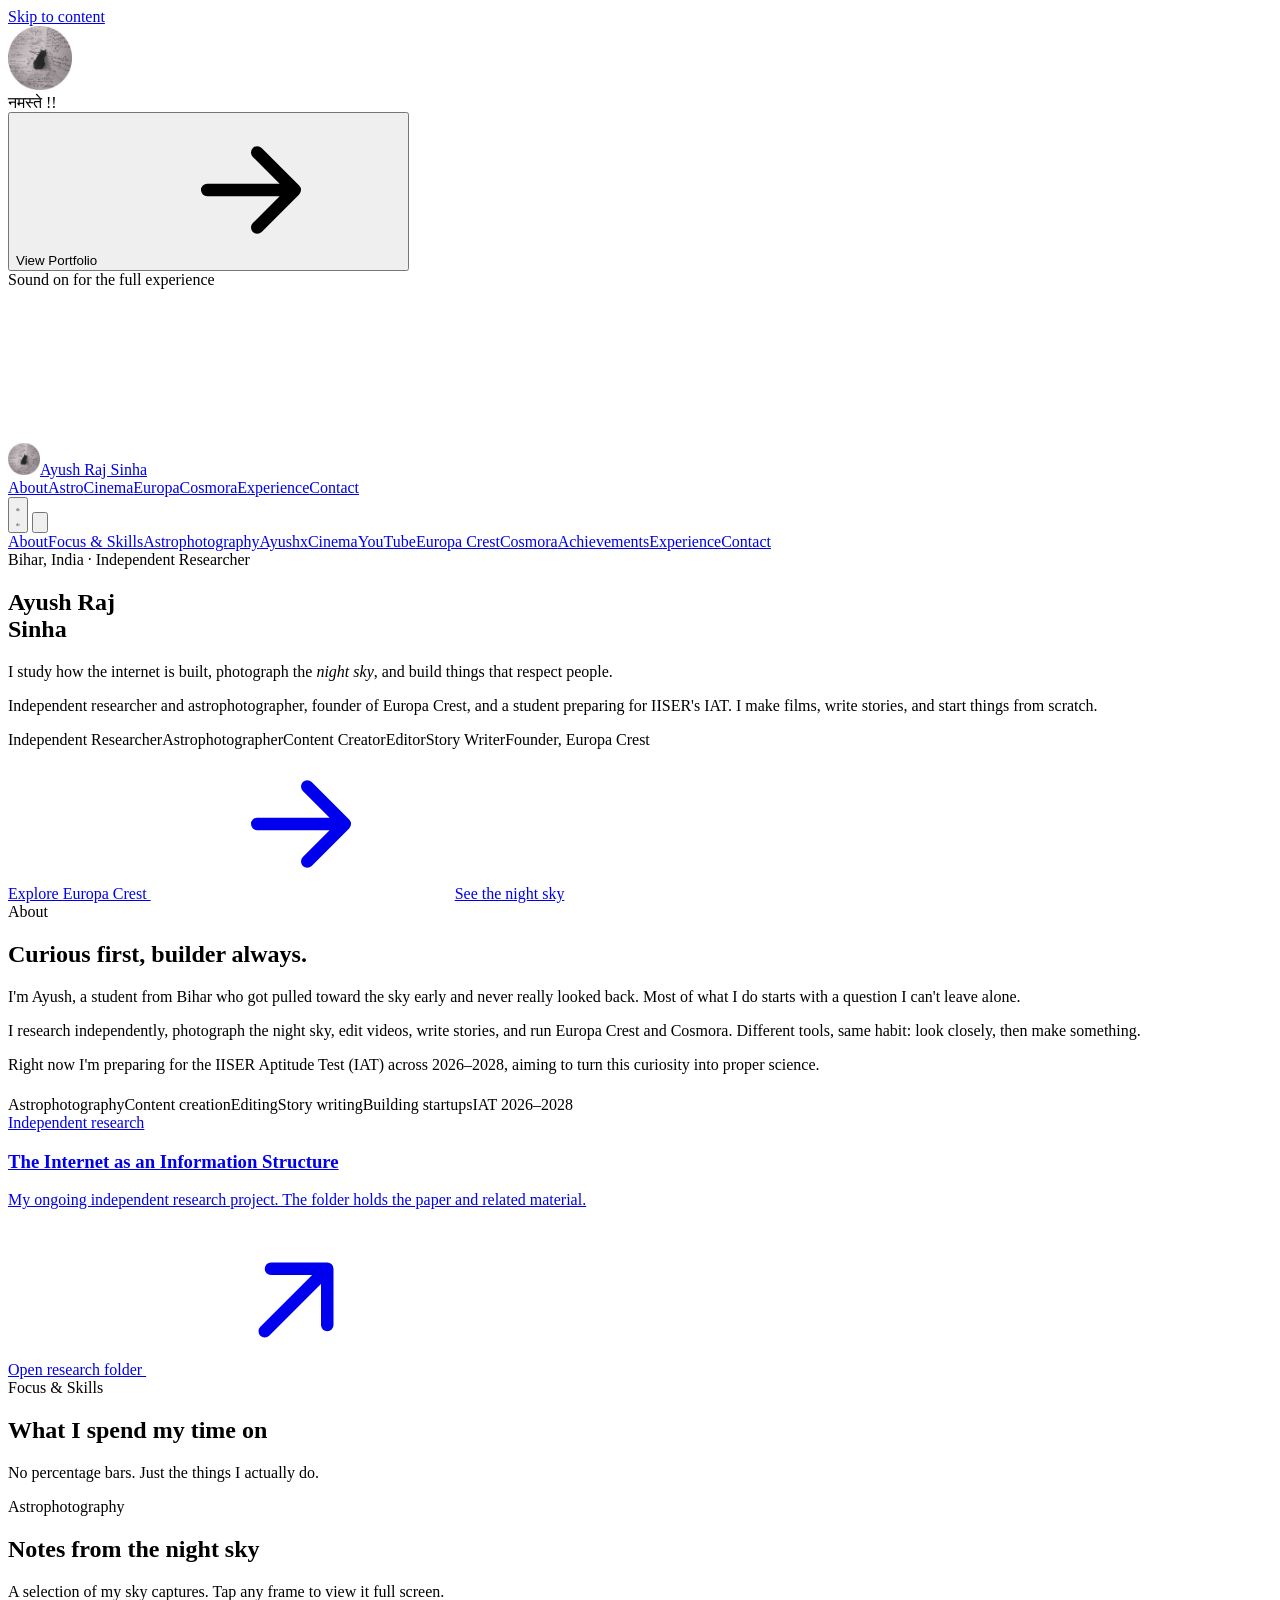
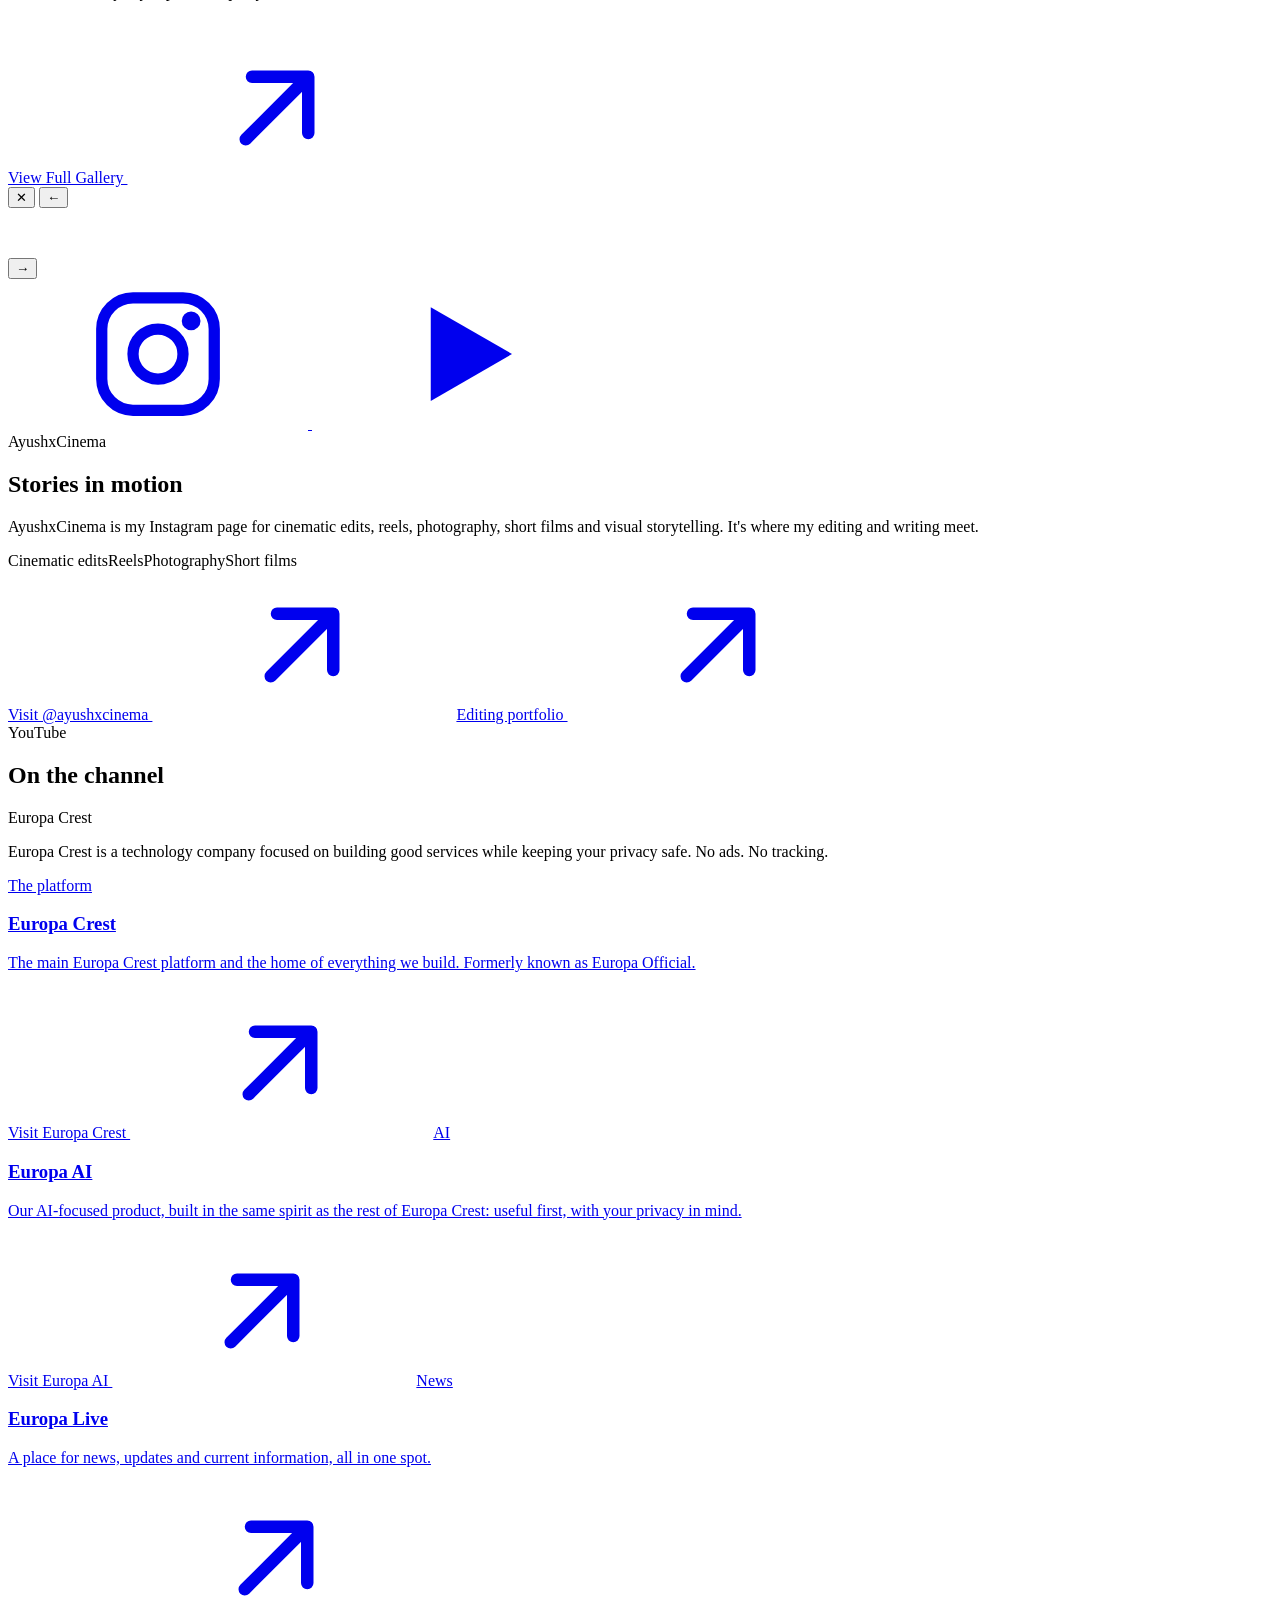
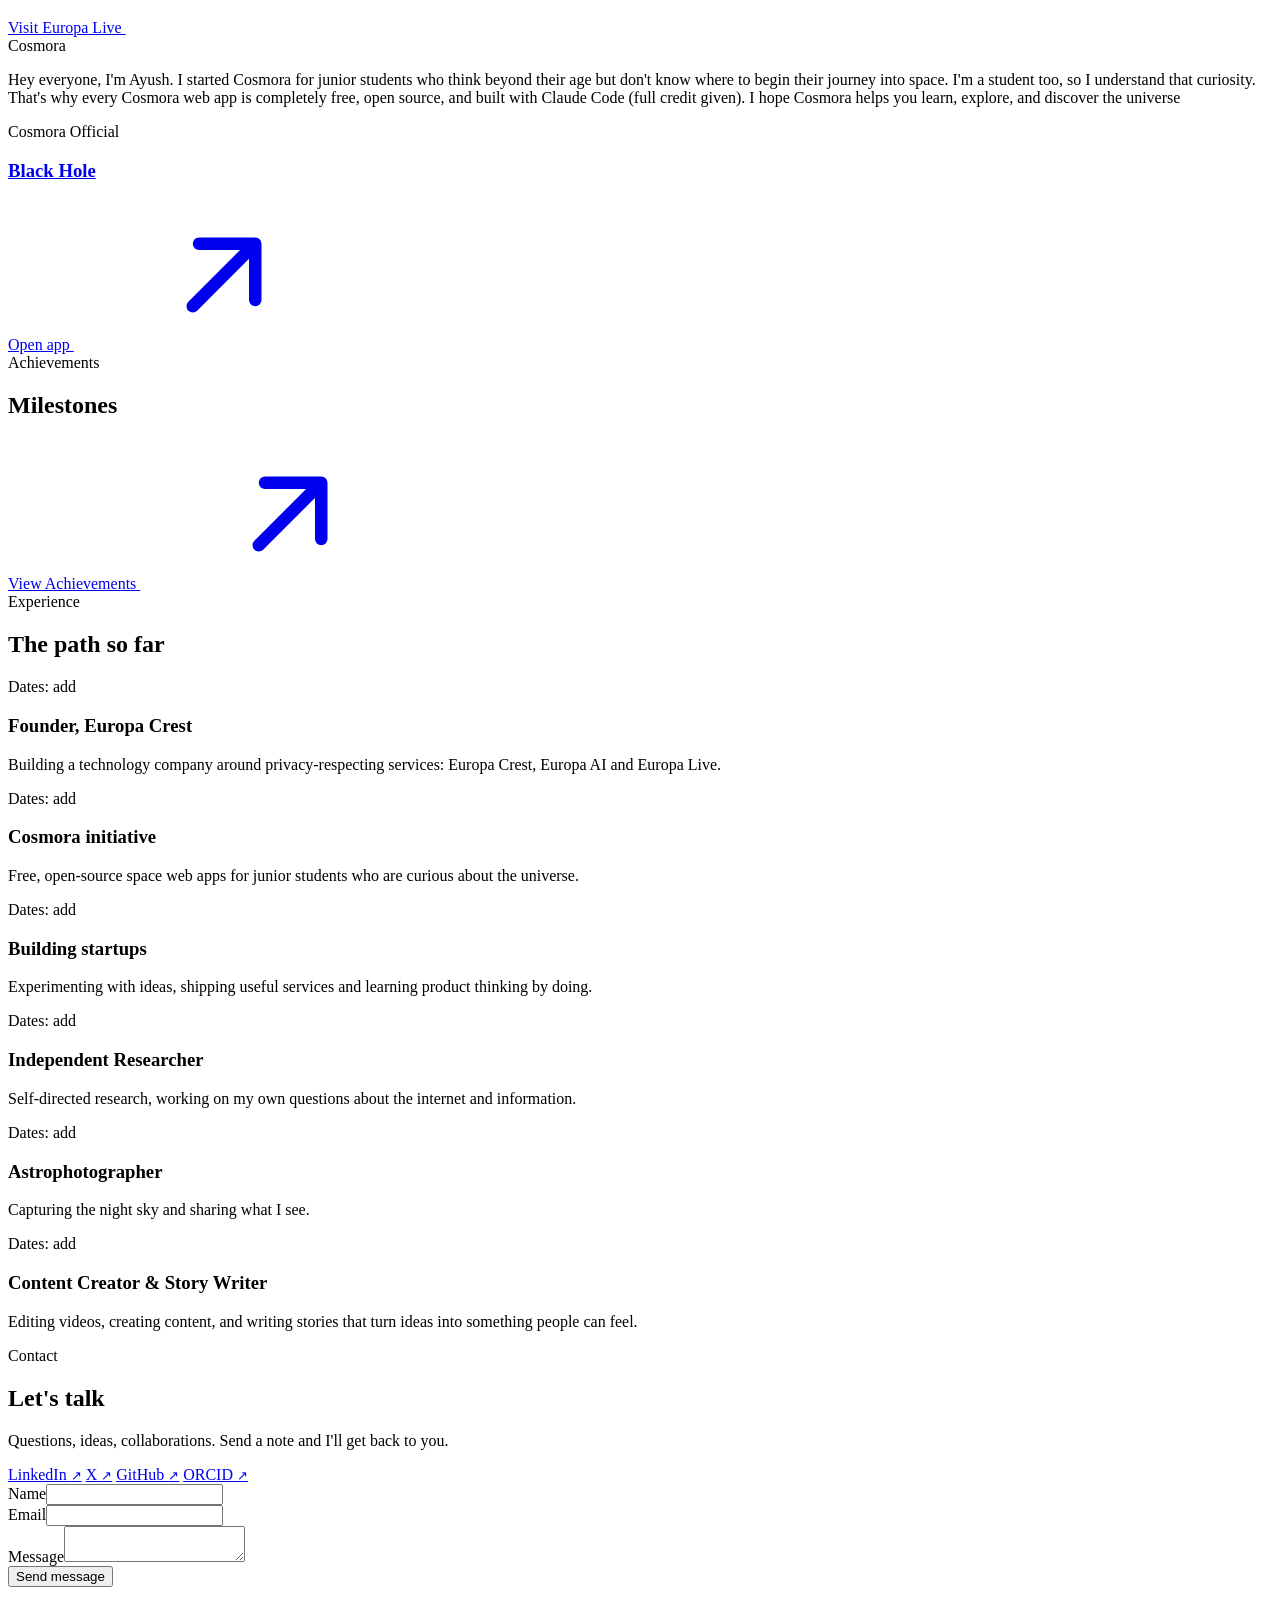
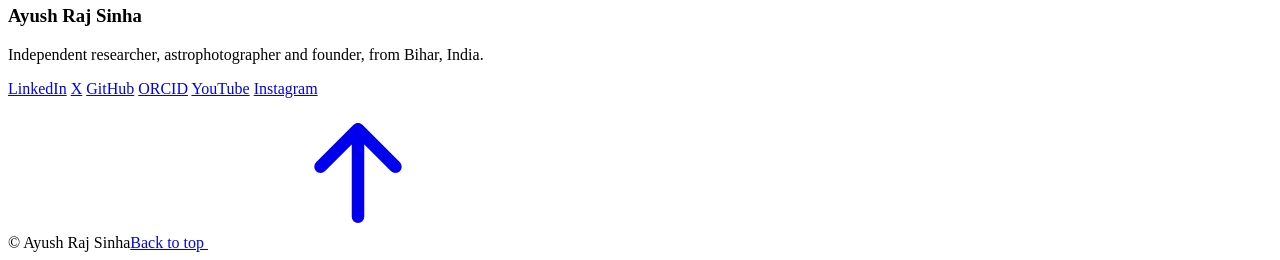
==== commit 5d15776d: "Rename index (1).html to index.html" ====
--- a/index.html
+++ b/index.html
@@ -1,1594 +1,255 @@
 <!DOCTYPE html>
-<html lang="en">
+<html lang="en" class="no-js">
 <head>
 <meta charset="UTF-8">
-<meta name="viewport" content="width=device-width, initial-scale=1.0, maximum-scale=1.0, viewport-fit=cover">
-<title>Ayush Raj Sinha — Independent Researcher & Astrophotographer</title>
-<meta name="description" content="Ayush Raj Sinha — Independent Researcher and Astrophotographer. Also a Content Creator, AI Filmmaker, Editor, and Full Stack Developer, and founder of Europa Crest.">
+<meta name="viewport" content="width=device-width, initial-scale=1, viewport-fit=cover">
+<title>Ayush Raj Sinha — Independent Researcher, Astrophotographer &amp; Founder of Europa Crest</title>
+<meta name="description" content="Ayush Raj Sinha is an independent researcher and astrophotographer from Bihar, India. Content creator, editor, story writer, and founder of Europa Crest and Cosmora.">
+<meta name="theme-color" content="#000000">
+<meta property="og:title" content="Ayush Raj Sinha — Independent Researcher &amp; Astrophotographer">
+<meta property="og:description" content="Researching the internet, photographing the night sky, telling stories and building startups.">
+<meta property="og:type" content="website">
 <link rel="icon" type="image/png" href="assets/images/logo.png">
 <link rel="preconnect" href="https://fonts.googleapis.com">
 <link rel="preconnect" href="https://fonts.gstatic.com" crossorigin>
-<link href="https://fonts.googleapis.com/css2?family=Inter:wght@300;400;500;600;700;800;900&family=JetBrains+Mono:wght@400;500;600&family=Noto+Sans+Devanagari:wght@500;600;700&display=swap" rel="stylesheet">
-<style>
-  *, *::before, *::after { margin: 0; padding: 0; box-sizing: border-box; }
-
-  :root {
-    --bg: #000000;
-    --surface: #0a0a0c;
-    --surface-2: #0e0e12;
-    --card: rgba(255,255,255,0.025);
-    --card-hover: rgba(255,255,255,0.045);
-    --border: rgba(255,255,255,0.09);
-    --border-soft: rgba(255,255,255,0.06);
-    --white: #ffffff;
-    --dim: rgba(255,255,255,0.62);
-    --faint: rgba(255,255,255,0.36);
-    --ghost: rgba(255,255,255,0.16);
-    --purple: #7D4AEB;
-    --purple-2: #9B6BFF;
-    --purple-3: #B794FF;
-    --purple-deep: #5B21B6;
-    --purple-glow: rgba(183,148,255,0.45);
-    --purple-soft: rgba(125,74,235,0.12);
-    --ease: cubic-bezier(0.16, 1, 0.3, 1);
-    --ease-2: cubic-bezier(0.65, 0, 0.35, 1);
-  }
-
-  html { scroll-behavior: smooth; overflow-x: hidden; background: #000; }
-  html.no-scroll { overflow: hidden; }
-
-  body {
-    background: var(--bg);
-    color: var(--white);
-    font-family: 'Inter', -apple-system, BlinkMacSystemFont, sans-serif;
-    overflow-x: hidden;
-    cursor: none;
-    -webkit-font-smoothing: antialiased;
-    text-rendering: optimizeLegibility;
-  }
-  @media (max-width: 860px), (hover: none) {
-    body { cursor: auto; }
-  }
-
-  ::selection { background: var(--purple-glow); color: #fff; }
-
-  a { color: inherit; }
-
-  /* ============ REDUCED MOTION ============ */
-  @media (prefers-reduced-motion: reduce) {
-    *, *::before, *::after {
-      animation-duration: 0.01ms !important;
-      animation-iteration-count: 1 !important;
-      transition-duration: 0.01ms !important;
-      scroll-behavior: auto !important;
-    }
-  }
-
-  /* ============ FOCUS ============ */
-  a:focus-visible, button:focus-visible {
-    outline: 2px solid var(--purple-2);
-    outline-offset: 4px;
-    border-radius: 4px;
-  }
-
-  /* ============ CUSTOM CURSOR ============ */
-  .cursor-dot {
-    position: fixed; top: 0; left: 0; z-index: 9999;
-    width: 6px; height: 6px; background: var(--white); border-radius: 50%;
-    transform: translate(-50%, -50%);
-    pointer-events: none; transition: opacity 0.3s ease, background 0.3s ease;
-  }
-  .cursor-ring {
-    position: fixed; top: 0; left: 0; z-index: 9998;
-    width: 34px; height: 34px; border-radius: 50%;
-    border: 1px solid rgba(255,255,255,0.35);
-    transform: translate(-50%, -50%);
-    pointer-events: none;
-    transition: width 0.35s var(--ease), height 0.35s var(--ease), border-color 0.35s ease, background 0.35s ease, opacity 0.3s ease;
-  }
-  .cursor-ring.hover { width: 64px; height: 64px; border-color: var(--purple-glow); background: var(--purple-soft); }
-  @media (max-width: 860px), (hover: none) {
-    .cursor-dot, .cursor-ring { display: none; }
-  }
-
-  /* ============ MOUSE GLOW ============ */
-  .mouse-glow {
-    position: fixed; inset: 0; z-index: 1; pointer-events: none;
-    background: radial-gradient(600px circle at var(--mx,50%) var(--my,50%), rgba(125,74,235,0.08), transparent 45%);
-    transition: background 0.3s ease;
-  }
-
-  /* ============ GRADIENT MESH / AURORA BACKGROUND ============ */
-  .aurora {
-    position: fixed; inset: -10%; z-index: 0; pointer-events: none;
-    filter: blur(90px) saturate(140%);
-    opacity: 0.75;
-  }
-  .aurora-blob {
-    position: absolute; border-radius: 50%;
-    mix-blend-mode: screen;
-    will-change: transform;
-  }
-  .aurora-blob.b1 {
-    width: 46vw; height: 46vw; top: -8%; left: -6%;
-    background: radial-gradient(circle, rgba(125,74,235,0.55), transparent 70%);
-    animation: driftA 26s ease-in-out infinite;
-  }
-  .aurora-blob.b2 {
-    width: 38vw; height: 38vw; top: 30%; right: -10%;
-    background: radial-gradient(circle, rgba(91,33,182,0.45), transparent 70%);
-    animation: driftB 32s ease-in-out infinite;
-  }
-  .aurora-blob.b3 {
-    width: 34vw; height: 34vw; bottom: -12%; left: 20%;
-    background: radial-gradient(circle, rgba(155,107,255,0.35), transparent 70%);
-    animation: driftC 22s ease-in-out infinite;
-  }
-  @keyframes driftA {
-    0%,100% { transform: translate(0,0) scale(1); }
-    50% { transform: translate(6vw, 8vh) scale(1.15); }
-  }
-  @keyframes driftB {
-    0%,100% { transform: translate(0,0) scale(1); }
-    50% { transform: translate(-7vw, -5vh) scale(1.1); }
-  }
-  @keyframes driftC {
-    0%,100% { transform: translate(0,0) scale(1); }
-    50% { transform: translate(4vw, -8vh) scale(1.2); }
-  }
-
-  .grid-overlay {
-    position: fixed; inset: 0; z-index: 0; pointer-events: none;
-    background-image:
-      linear-gradient(rgba(255,255,255,0.025) 1px, transparent 1px),
-      linear-gradient(90deg, rgba(255,255,255,0.025) 1px, transparent 1px);
-    background-size: 56px 56px;
-    mask-image: radial-gradient(ellipse 70% 50% at 50% 0%, black, transparent 75%);
-  }
-
-  .noise {
-    position: fixed; inset: 0; z-index: 2; pointer-events: none; opacity: 0.35;
-    background-image: url("data:image/svg+xml,%3Csvg viewBox='0 0 256 256' xmlns='http://www.w3.org/2000/svg'%3E%3Cfilter id='n'%3E%3CfeTurbulence type='fractalNoise' baseFrequency='0.9' numOctaves='4' stitchTiles='stitch'/%3E%3C/filter%3E%3Crect width='100%25' height='100%25' filter='url(%23n)' opacity='0.03'/%3E%3C/svg%3E");
-  }
-
-  /* ============ SCROLLBAR ============ */
-  ::-webkit-scrollbar { width: 4px; }
-  ::-webkit-scrollbar-track { background: #000; }
-  ::-webkit-scrollbar-thumb { background: linear-gradient(var(--purple-deep), var(--purple)); border-radius: 4px; }
-
-  /* ============ SCROLL PROGRESS ============ */
-  .scroll-progress {
-    position: fixed; top: 0; left: 0; height: 2px; z-index: 1001;
-    background: linear-gradient(90deg, var(--purple-deep), var(--purple), var(--purple-3));
-    width: 0%;
-    box-shadow: 0 0 12px var(--purple-glow);
-    transition: width 0.08s linear;
-  }
-
-  /* ============ LOADER ============ */
-  #loader {
-    position: fixed; inset: 0; z-index: 10000;
-    background: #000;
-    display: flex; align-items: center; justify-content: center;
-    flex-direction: column; gap: 1.6rem;
-    transition: opacity 0.9s var(--ease), visibility 0.9s var(--ease);
-  }
-  #loader.hidden { opacity: 0; visibility: hidden; }
-  .loader-mark {
-    font-family: 'Noto Sans Devanagari', 'Inter', sans-serif; font-weight: 700;
-    font-size: clamp(1.9rem, 6vw, 2.6rem);
-    letter-spacing: -0.01em;
-    background: linear-gradient(135deg, #fff 25%, var(--purple-2) 60%, var(--purple-3));
-    -webkit-background-clip: text; background-clip: text; color: transparent;
-    opacity: 0; filter: drop-shadow(0 0 18px var(--purple-glow));
-    animation: loaderIn 0.9s var(--ease) forwards;
-  }
-  @keyframes loaderIn { to { opacity: 1; } }
-  .loader-bar {
-    width: min(220px, 60vw); height: 2px; background: rgba(255,255,255,0.08);
-    border-radius: 2px; overflow: hidden; position: relative;
-  }
-  .loader-fill {
-    position: absolute; top:0; left:0; height: 100%; width: 0%;
-    background: linear-gradient(90deg, var(--purple-deep), var(--purple-2));
-    border-radius: 2px; box-shadow: 0 0 10px var(--purple-glow);
-  }
-  .loader-pct {
-    font-family: 'JetBrains Mono', monospace; font-size: 0.68rem;
-    letter-spacing: 0.2em; color: var(--faint);
-  }
-
-  /* ============ ENTER EXPERIENCE BUTTON ============ */
-  .enter-btn {
-    opacity: 0; transform: translateY(14px) scale(0.97);
-    pointer-events: none;
-    margin-top: 0.4rem;
-    padding: 0.95rem 2.3rem;
-    font-family: 'Inter', sans-serif; font-weight: 600; font-size: 0.95rem;
-    letter-spacing: 0.01em; color: var(--white);
-    background: rgba(255,255,255,0.06);
-    backdrop-filter: blur(18px) saturate(160%);
-    -webkit-backdrop-filter: blur(18px) saturate(160%);
-    border: 1px solid rgba(255,255,255,0.14);
-    border-radius: 100px;
-    box-shadow: 0 0 0 0 rgba(155,107,255,0), 0 8px 32px rgba(0,0,0,0.35), inset 0 1px 0 rgba(255,255,255,0.08);
-    cursor: pointer;
-    display: inline-flex; align-items: center; gap: 0.55rem;
-    transition: opacity 0.9s var(--ease), transform 0.9s var(--ease), box-shadow 0.4s ease, background 0.4s ease, border-color 0.4s ease;
-    animation: none;
-  }
-  .enter-btn.visible {
-    opacity: 1; transform: translateY(0) scale(1); pointer-events: auto;
-    animation: enterFloat 3.6s ease-in-out 1.2s infinite;
-  }
-  .enter-btn:hover {
-    background: rgba(255,255,255,0.1);
-    border-color: rgba(183,148,255,0.45);
-    box-shadow: 0 0 0 1px rgba(155,107,255,0.25), 0 0 40px rgba(155,107,255,0.35), 0 10px 36px rgba(0,0,0,0.4), inset 0 1px 0 rgba(255,255,255,0.12);
-    transform: translateY(-2px) scale(1.015);
-  }
-  .enter-btn:active { transform: translateY(0) scale(0.98); box-shadow: 0 0 0 1px rgba(155,107,255,0.2), 0 0 22px rgba(155,107,255,0.28), 0 4px 18px rgba(0,0,0,0.35); }
-  .enter-btn svg { transition: transform 0.4s var(--ease); }
-  .enter-btn:hover svg { transform: translateX(4px); }
-  @keyframes enterFloat {
-    0%, 100% { transform: translateY(0) scale(1); }
-    50% { transform: translateY(-6px) scale(1); }
-  }
-  .enter-btn:hover, .enter-btn:active { animation-play-state: paused; }
-
-  /* ============ MUSIC TOGGLE ============ */
-  .music-toggle {
-    width: 38px; height: 38px; border-radius: 50%;
-    background: rgba(255,255,255,0.05);
-    backdrop-filter: blur(14px) saturate(160%);
-    -webkit-backdrop-filter: blur(14px) saturate(160%);
-    border: 1px solid rgba(255,255,255,0.12);
-    display: flex; align-items: center; justify-content: center;
-    cursor: pointer; flex-shrink: 0;
-    box-shadow: inset 0 1px 0 rgba(255,255,255,0.06);
-    transition: background 0.35s ease, border-color 0.35s ease, box-shadow 0.35s ease, transform 0.35s var(--ease);
-    opacity: 0; pointer-events: none;
-  }
-  .music-toggle.visible { opacity: 1; pointer-events: auto; }
-  .music-toggle:hover {
-    background: rgba(255,255,255,0.09);
-    border-color: rgba(183,148,255,0.4);
-    box-shadow: 0 0 18px rgba(155,107,255,0.3), inset 0 1px 0 rgba(255,255,255,0.1);
-    transform: scale(1.06);
-  }
-  .music-toggle svg { width: 16px; height: 16px; color: var(--dim); transition: color 0.3s ease; }
-  .music-toggle:hover svg { color: var(--white); }
-  .music-toggle .icon-muted { display: none; }
-  .music-toggle.muted .icon-on { display: none; }
-  .music-toggle.muted .icon-muted { display: block; }
-
-  /* ============ PAGE TRANSITION VEIL ============ */
-  #veil {
-    position: fixed; inset: 0; z-index: 9500; pointer-events: none;
-    background: #000; opacity: 0; transform: scaleY(0); transform-origin: top;
-  }
-
-  /* ============ NAV ============ */
-  nav {
-    position: fixed; top: 0; left: 0; right: 0; z-index: 500;
-    padding: 1.1rem clamp(1.2rem, 4vw, 3rem);
-    display: flex; align-items: center; justify-content: space-between;
-    transition: background 0.5s ease, backdrop-filter 0.5s ease, border-color 0.5s ease, padding 0.4s ease;
-    border-bottom: 1px solid transparent;
-  }
-  nav.scrolled {
-    background: rgba(0,0,0,0.55);
-    backdrop-filter: blur(20px) saturate(160%);
-    -webkit-backdrop-filter: blur(20px) saturate(160%);
-    border-bottom: 1px solid var(--border-soft);
-    padding-top: 0.85rem; padding-bottom: 0.85rem;
-  }
-  .nav-logo {
-    display: flex; align-items: center; gap: 0.6rem;
-    font-weight: 700; font-size: 1rem; letter-spacing: -0.01em;
-    text-decoration: none; color: var(--white);
-  }
-  .nav-logo-mark {
-    width: 26px; height: 26px; border-radius: 8px;
-    background: linear-gradient(135deg, var(--purple), var(--purple-deep));
-    display: flex; align-items: center; justify-content: center;
-    font-size: 0.68rem; font-weight: 800; letter-spacing: 0;
-    box-shadow: 0 0 18px rgba(125,74,235,0.5), inset 0 0 0 1px rgba(255,255,255,0.15);
-    overflow: hidden; flex-shrink: 0;
-  }
-  .nav-logo-mark img {
-    width: 100%; height: 100%; object-fit: cover; display: block; border-radius: inherit;
-  }
-  .nav-links {
-    display: flex; gap: clamp(1.4rem, 3vw, 2.4rem); list-style: none;
-  }
-  .nav-links a {
-    font-family: 'JetBrains Mono', monospace;
-    font-size: 0.72rem; letter-spacing: 0.04em;
-    color: var(--dim); text-decoration: none;
-    position: relative; transition: color 0.3s ease; display: inline-block;
-  }
-  .nav-links a::after {
-    content: ''; position: absolute; bottom: -6px; left: 0;
-    width: 0; height: 1px; background: var(--purple-2);
-    box-shadow: 0 0 8px var(--purple-glow);
-    transition: width 0.35s var(--ease);
-  }
-  .nav-links a:hover { color: var(--white); }
-  .nav-links a:hover::after { width: 100%; }
-  .nav-cta {
-    display: inline-flex; align-items: center; gap: 0.5rem;
-    font-family: 'JetBrains Mono', monospace; font-size: 0.68rem;
-    letter-spacing: 0.05em; color: var(--white); text-decoration: none;
-    padding: 0.55rem 1.1rem; border-radius: 100px;
-    border: 1px solid var(--border);
-    background: rgba(255,255,255,0.03);
-    transition: border-color 0.3s ease, background 0.3s ease, transform 0.3s ease, box-shadow 0.3s ease;
-  }
-  .nav-cta:hover {
-    border-color: var(--purple-glow); background: var(--purple-soft);
-    transform: translateY(-2px); box-shadow: 0 8px 24px rgba(125,74,235,0.25);
-  }
-  .nav-links-mobile-only { display: none; }
-
-  /* ============ SECTION BASE ============ */
-  section {
-    position: relative; z-index: 3;
-    padding: clamp(5rem, 11vw, 8.5rem) clamp(1.3rem, 5vw, 3.2rem);
-    max-width: 1280px; margin: 0 auto;
-  }
-
-  .eyebrow {
-    font-family: 'JetBrains Mono', monospace;
-    font-size: 0.72rem; letter-spacing: 0.22em; text-transform: uppercase;
-    color: var(--purple-2);
-    display: inline-flex; align-items: center; gap: 0.7rem;
-    margin-bottom: 1.4rem;
-    opacity: 0; transform: translateY(16px);
-    transition: opacity 0.7s var(--ease), transform 0.7s var(--ease);
-  }
-  .eyebrow.visible { opacity: 1; transform: translateY(0); }
-  .eyebrow::before {
-    content: ''; width: 22px; height: 1px;
-    background: linear-gradient(90deg, var(--purple-2), transparent);
-  }
-
-  .section-heading {
-    font-weight: 800; letter-spacing: -0.03em; line-height: 0.98;
-    font-size: clamp(2.4rem, 6.4vw, 4.6rem);
-    margin-bottom: clamp(1.4rem, 3vw, 2rem);
-  }
-  .section-heading .word { display: inline-block; overflow: hidden; vertical-align: top; }
-  .section-heading .word span {
-    display: inline-block;
-    transform: translateY(110%);
-    transition: transform 0.9s var(--ease);
-  }
-  .section-heading.visible .word span { transform: translateY(0); }
-  .grad-text {
-    background: linear-gradient(135deg, #fff 20%, var(--purple-2) 75%, var(--purple-3));
-    -webkit-background-clip: text; background-clip: text; color: transparent;
-  }
-
-  .section-sub {
-    font-size: clamp(1rem, 1.6vw, 1.2rem);
-    color: var(--dim); max-width: 620px; line-height: 1.7; font-weight: 400;
-    opacity: 0; transform: translateY(16px);
-    transition: opacity 0.8s var(--ease) 0.15s, transform 0.8s var(--ease) 0.15s;
-  }
-  .section-sub.visible { opacity: 1; transform: translateY(0); }
-
-  /* ============ HERO ============ */
-  #hero {
-    min-height: 100svh; max-width: 100%;
-    display: flex; flex-direction: column; justify-content: center;
-    padding-top: 7rem; position: relative; overflow: hidden;
-  }
-
-  .hero-star-field { position: absolute; inset: 0; z-index: 0; overflow: hidden; }
-  .star {
-    position: absolute; background: #fff; border-radius: 50%;
-    animation: twinkle var(--d) ease-in-out infinite alternate;
-  }
-  @keyframes twinkle {
-    0% { opacity: var(--min-o); transform: scale(1); }
-    100% { opacity: var(--max-o); transform: scale(1.4); }
-  }
-
-  .hero-inner { position: relative; z-index: 3; }
-
-  .hero-eyebrow {
-    font-family: 'JetBrains Mono', monospace;
-    font-size: 0.75rem; letter-spacing: 0.24em; text-transform: uppercase;
-    color: var(--purple-2);
-    display: inline-flex; align-items: center; gap: 0.7rem;
-    padding: 0.5rem 1rem; border-radius: 100px;
-    border: 1px solid var(--border);
-    background: rgba(125,74,235,0.06);
-    backdrop-filter: blur(10px);
-    margin-bottom: clamp(1.6rem, 4vw, 2.4rem);
-    opacity: 0; animation: fadeUp 1s var(--ease) 0.2s forwards;
-  }
-  .hero-eyebrow .dot {
-    width: 6px; height: 6px; border-radius: 50%; background: var(--purple-2);
-    box-shadow: 0 0 8px var(--purple-glow);
-    animation: pulse 2s ease-in-out infinite;
-  }
-
-  .hero-name {
-    font-weight: 900; letter-spacing: -0.045em; line-height: 0.95;
-    font-size: clamp(3rem, 11vw, 7.6rem);
-  }
-  .hero-name .line { display: block; overflow: hidden; padding-bottom: 0.05em; }
-  .hero-name .line span {
-    display: inline-block; transform: translateY(115%) rotate(3deg);
-    transition: transform 1s var(--ease);
-  }
-  .hero-name .line span.reveal { transform: translateY(0) rotate(0); }
-  .hero-name .line:nth-child(1) span { transition-delay: 0.05s; }
-  .hero-name .line:nth-child(2) span {
-    transition-delay: 0.18s;
-    background: linear-gradient(135deg, #fff 10%, var(--purple-2) 60%, var(--purple-3));
-    -webkit-background-clip: text; background-clip: text; color: transparent;
-  }
-
-  .hero-role {
-    font-size: clamp(1.1rem, 2.6vw, 1.5rem);
-    font-weight: 600; color: var(--white);
-    margin-top: clamp(1.1rem, 3vw, 1.6rem);
-    opacity: 0; animation: fadeUp 1s var(--ease) 0.55s forwards;
-    display: flex; align-items: center; gap: 0.6rem; flex-wrap: wrap;
-  }
-  .hero-role .pill {
-    display: inline-flex; align-items: center; gap: 0.5rem;
-    padding: 0.3rem 0.85rem; border-radius: 100px;
-    background: linear-gradient(135deg, rgba(125,74,235,0.18), rgba(91,33,182,0.08));
-    border: 1px solid rgba(125,74,235,0.3);
-    font-size: 0.9em;
-  }
-  .hero-role .pill-primary {
-    font-weight: 700; color: #fff;
-    background: linear-gradient(135deg, var(--purple), var(--purple-deep));
-    border: 1px solid rgba(183,148,255,0.5);
-    box-shadow: 0 0 24px var(--purple-glow), inset 0 1px 0 rgba(255,255,255,0.2);
-  }
-
-  .hero-tags {
-    font-family: 'JetBrains Mono', monospace;
-    font-size: clamp(0.72rem, 1.4vw, 0.85rem);
-    color: var(--dim); letter-spacing: 0.02em;
-    margin-top: clamp(1rem, 2.5vw, 1.4rem);
-    max-width: 640px; line-height: 1.9;
-    opacity: 0; animation: fadeUp 1s var(--ease) 0.75s forwards;
-  }
-  .hero-tags .sep { color: var(--purple-2); margin: 0 0.5em; }
-
-  .hero-desc {
-    font-size: clamp(1rem, 1.7vw, 1.15rem);
-    color: var(--dim); max-width: 580px; line-height: 1.8;
-    margin-top: clamp(1.4rem, 3vw, 2rem);
-    opacity: 0; animation: fadeUp 1s var(--ease) 0.9s forwards;
-  }
-
-  .hero-cta-row {
-    display: flex; gap: 1rem; flex-wrap: wrap;
-    margin-top: clamp(2rem, 4.5vw, 2.8rem);
-    opacity: 0; animation: fadeUp 1s var(--ease) 1.05s forwards;
-  }
-
-  .btn {
-    position: relative; display: inline-flex; align-items: center; gap: 0.6rem;
-    font-family: 'Inter', sans-serif; font-weight: 600; font-size: 0.92rem;
-    padding: 0.95rem 1.7rem; border-radius: 100px; text-decoration: none;
-    cursor: none; overflow: hidden; isolation: isolate;
-    transition: transform 0.4s var(--ease), box-shadow 0.4s var(--ease);
-  }
-  @media (max-width: 860px), (hover: none) { .btn { cursor: pointer; } }
-  .btn-primary {
-    color: #fff;
-    background: linear-gradient(135deg, var(--purple), var(--purple-deep));
-    box-shadow: 0 8px 30px rgba(125,74,235,0.35), inset 0 1px 0 rgba(255,255,255,0.25);
-  }
-  .btn-primary::before {
-    content: ''; position: absolute; inset: 0; z-index: -1;
-    background: linear-gradient(135deg, var(--purple-2), var(--purple));
-    opacity: 0; transition: opacity 0.4s ease;
-  }
-  .btn-primary:hover { transform: translateY(-3px) scale(1.02); box-shadow: 0 14px 40px rgba(125,74,235,0.5); }
-  .btn-primary:hover::before { opacity: 1; }
-  .btn-primary span { position: relative; z-index: 1; display: inline-flex; align-items: center; gap: 0.6rem; }
-  .btn-ghost {
-    color: var(--white); background: rgba(255,255,255,0.02);
-    border: 1px solid var(--border);
-    backdrop-filter: blur(10px);
-  }
-  .btn-ghost:hover { border-color: var(--purple-glow); background: var(--purple-soft); transform: translateY(-3px); }
-
-  .hero-scroll-cue {
-    position: absolute; bottom: clamp(1.6rem, 4vw, 2.6rem); left: clamp(1.3rem, 5vw, 3.2rem);
-    display: flex; align-items: center; gap: 0.9rem;
-    opacity: 0; animation: fadeUp 1s var(--ease) 1.3s forwards;
-    z-index: 3;
-  }
-  .scroll-cue-line { width: 40px; height: 1px; background: var(--ghost); position: relative; overflow: hidden; }
-  .scroll-cue-line::after {
-    content: ''; position: absolute; top:0; left: -100%; width: 100%; height: 100%;
-    background: var(--purple-2); box-shadow: 0 0 8px var(--purple-glow);
-    animation: scanLine 2.2s ease-in-out 1.8s infinite;
-  }
-  @keyframes scanLine { 0% { left: -100%; } 100% { left: 100%; } }
-  .scroll-cue-text {
-    font-family: 'JetBrains Mono', monospace; font-size: 0.62rem;
-    letter-spacing: 0.2em; text-transform: uppercase; color: var(--faint);
-  }
-
-  @keyframes fadeUp { from { opacity: 0; transform: translateY(26px); } to { opacity: 1; transform: translateY(0); } }
-  @keyframes pulse { 0%,100% { box-shadow: 0 0 0 0 rgba(125,74,235,0.6);} 50% { box-shadow: 0 0 0 7px rgba(125,74,235,0);} }
-
-  /* ============ ABOUT ============ */
-  .about-grid {
-    display: grid; grid-template-columns: 1.15fr 0.85fr; gap: clamp(2rem, 5vw, 4rem);
-    align-items: start; margin-top: clamp(2rem, 4vw, 3rem);
-  }
-  @media (max-width: 860px) { .about-grid { grid-template-columns: 1fr; } }
-
-  .about-copy p {
-    font-size: clamp(1.05rem, 2vw, 1.3rem); line-height: 1.75; font-weight: 400;
-    color: var(--dim); margin-bottom: 1.3em;
-    opacity: 0; transform: translateY(24px);
-    transition: opacity 0.8s var(--ease), transform 0.8s var(--ease);
-  }
-  .about-copy p.visible { opacity: 1; transform: translateY(0); }
-  .about-copy p:nth-child(2) { transition-delay: 0.12s; }
-  .about-copy p:nth-child(3) { transition-delay: 0.24s; }
-  .about-copy strong { color: var(--white); font-weight: 700; }
-  .about-copy em {
-    font-style: normal; color: var(--purple-2); font-weight: 600;
-  }
-
-  .research-card {
-    border-radius: 24px; padding: clamp(1.6rem, 3.5vw, 2.2rem);
-    background: linear-gradient(160deg, rgba(125,74,235,0.08), rgba(255,255,255,0.015));
-    border: 1px solid rgba(125,74,235,0.22);
-    position: relative; overflow: hidden;
-    opacity: 0; transform: translateY(30px) scale(0.98);
-    transition: opacity 0.9s var(--ease), transform 0.9s var(--ease);
-  }
-  .research-card.visible { opacity: 1; transform: translateY(0) scale(1); }
-  .research-card::before {
-    content: ''; position: absolute; top: -40%; right: -40%; width: 80%; height: 80%;
-    background: radial-gradient(circle, rgba(125,74,235,0.25), transparent 70%);
-    animation: float 8s ease-in-out infinite alternate;
-  }
-  .research-tag {
-    font-family: 'JetBrains Mono', monospace; font-size: 0.65rem;
-    letter-spacing: 0.15em; text-transform: uppercase; color: var(--purple-2);
-    margin-bottom: 0.9rem; position: relative; z-index: 1;
-  }
-  .research-title {
-    font-weight: 800; font-size: clamp(1.3rem, 2.6vw, 1.6rem);
-    letter-spacing: -0.02em; margin-bottom: 0.9rem; position: relative; z-index: 1;
-  }
-  .research-body {
-    font-size: 0.94rem; line-height: 1.75; color: var(--dim); position: relative; z-index: 1;
-  }
-  .research-btn {
-    display: inline-flex; position: relative; z-index: 1;
-    margin-top: 1.2rem; padding: 0.6rem 1.15rem; font-size: 0.82rem;
-  }
-  .research-pillars {
-    display: flex; flex-wrap: wrap; gap: 0.5rem; margin-top: 1.3rem; position: relative; z-index: 1;
-  }
-  .research-pillars span {
-    font-family: 'JetBrains Mono', monospace; font-size: 0.6rem; letter-spacing: 0.06em;
-    padding: 0.4rem 0.7rem; border-radius: 100px; border: 1px solid var(--border);
-    color: var(--faint); text-transform: uppercase;
-  }
-  @keyframes float { to { transform: translateY(-20px) translateX(-10px); } }
-
-  /* ============ SKILLS ============ */
-  .skills-grid {
-    display: grid; grid-template-columns: repeat(auto-fit, minmax(min(100%, 230px), 1fr));
-    gap: clamp(0.9rem, 2vw, 1.2rem); margin-top: clamp(2rem, 4vw, 3rem);
-  }
-  .skill-card {
-    border-radius: 20px; padding: clamp(1.5rem, 3.5vw, 1.9rem);
-    background: var(--card); border: 1px solid var(--border);
-    position: relative; overflow: hidden;
-    opacity: 0; transform: translateY(36px);
-    transition: opacity 0.7s var(--ease), transform 0.7s var(--ease), border-color 0.4s ease, background 0.4s ease, box-shadow 0.4s ease;
-  }
-  .skill-card.visible { opacity: 1; transform: translateY(0); }
-  .skill-card::before {
-    content: ''; position: absolute; inset: -1px; border-radius: 20px; padding: 1px;
-    background: linear-gradient(135deg, var(--purple-glow), transparent 50%);
-    -webkit-mask: linear-gradient(#000 0 0) content-box, linear-gradient(#000 0 0);
-    -webkit-mask-composite: xor; mask-composite: exclude;
-    opacity: 0; transition: opacity 0.4s ease; pointer-events: none;
-  }
-  .skill-card:hover {
-    border-color: rgba(125,74,235,0.35); background: var(--card-hover);
-    transform: translateY(-6px); box-shadow: 0 20px 50px rgba(125,74,235,0.14);
-  }
-  .skill-card:hover::before { opacity: 1; }
-  .skill-icon {
-    width: 42px; height: 42px; border-radius: 12px; margin-bottom: 1.1rem;
-    display: flex; align-items: center; justify-content: center;
-    background: linear-gradient(135deg, rgba(125,74,235,0.2), rgba(125,74,235,0.03));
-    border: 1px solid rgba(125,74,235,0.25); color: var(--purple-2);
-    transition: transform 0.4s var(--ease);
-  }
-  .skill-card:hover .skill-icon { transform: scale(1.1) rotate(-6deg); }
-  .skill-icon svg { width: 20px; height: 20px; }
-  .skill-name { font-weight: 700; font-size: clamp(1.05rem, 2.4vw, 1.2rem); letter-spacing: -0.01em; margin-bottom: 0.5rem; }
-  .skill-desc { font-size: 0.85rem; color: var(--faint); line-height: 1.6; margin-bottom: 1.2rem; }
-  .skill-bar { height: 4px; border-radius: 4px; background: rgba(255,255,255,0.07); overflow: hidden; position: relative; }
-  .skill-fill {
-    height: 100%; border-radius: 4px; width: 0; position: relative; overflow: hidden;
-    background: linear-gradient(90deg, var(--purple-deep), var(--purple), var(--purple-2));
-    box-shadow: 0 0 10px var(--purple-glow);
-    transition: width 1.4s var(--ease) 0.3s;
-  }
-  .skill-card.visible .skill-fill { width: var(--w); }
-  .skill-fill::after {
-    content: ''; position: absolute; inset: 0;
-    background: linear-gradient(90deg, transparent, rgba(255,255,255,0.65), transparent);
-    width: 40%; transform: translateX(-150%);
-    opacity: 0;
-  }
-  .skill-card.visible .skill-fill::after {
-    animation: shimmerSweep 1.9s ease-in-out 1.7s infinite;
-    opacity: 1;
-  }
-  @keyframes shimmerSweep {
-    0% { transform: translateX(-150%); }
-    60%, 100% { transform: translateX(350%); }
-  }
-  .skill-pct {
-    font-family: 'JetBrains Mono', monospace; font-size: 0.62rem; color: var(--purple-2);
-    margin-top: 0.5rem; display: block;
-  }
-
-  /* Primary domain card — Research gets strongest visual emphasis */
-  .skill-card-primary {
-    border-color: rgba(125,74,235,0.4);
-    background: linear-gradient(160deg, rgba(125,74,235,0.1), rgba(255,255,255,0.02));
-    box-shadow: 0 0 0 1px rgba(183,148,255,0.12), 0 20px 60px rgba(125,74,235,0.16);
-  }
-  .skill-card-primary .skill-icon {
-    background: linear-gradient(135deg, var(--purple), var(--purple-deep));
-    border-color: rgba(183,148,255,0.5); color: #fff;
-    box-shadow: 0 0 18px var(--purple-glow);
-  }
-  .skill-card-primary .skill-name {
-    background: linear-gradient(135deg, #fff 30%, var(--purple-2));
-    -webkit-background-clip: text; background-clip: text; color: transparent;
-  }
-  .skill-card-primary:hover {
-    border-color: rgba(183,148,255,0.55);
-    box-shadow: 0 24px 60px rgba(125,74,235,0.3);
-  }
-
-  /* ============ SHOWCASE ============ */
-  .showcase-grid {
-    display: grid; grid-template-columns: repeat(auto-fit, minmax(min(100%, 320px), 1fr));
-    gap: clamp(1.3rem, 3vw, 2.2rem); margin-top: clamp(2rem, 4vw, 3rem);
-  }
-  .showcase-card {
-    position: relative; border-radius: 28px; overflow: hidden;
-    padding: clamp(2rem, 4.5vw, 2.8rem);
-    background: linear-gradient(160deg, rgba(255,255,255,0.06), rgba(255,255,255,0.015));
-    backdrop-filter: blur(22px) saturate(160%);
-    -webkit-backdrop-filter: blur(22px) saturate(160%);
-    border: 1px solid rgba(183,148,255,0.18);
-    text-decoration: none; color: var(--white);
-    display: flex; flex-direction: column; min-height: 280px;
-    opacity: 0; transform: translateY(50px) scale(0.96);
-    transition: opacity 0.8s var(--ease), transform 0.55s var(--ease), border-color 0.4s ease, box-shadow 0.5s ease;
-    isolation: isolate;
-  }
-  .showcase-card.visible { opacity: 1; transform: translateY(0) scale(1); }
-  .showcase-card:nth-child(2) { transition-delay: 0.1s; }
-  .showcase-card:nth-child(3) { transition-delay: 0.2s; }
-  .showcase-card:nth-child(4) { transition-delay: 0.3s; }
-  .showcase-spacer { flex: 1 1 auto; }
-
-  .showcase-card::before {
-    content: ''; position: absolute; inset: 0; z-index: -2; border-radius: 28px;
-    padding: 1.5px;
-    background: conic-gradient(from var(--angle,0deg), transparent 0%, var(--purple-3) 12%, transparent 26%);
-    -webkit-mask: linear-gradient(#000 0 0) content-box, linear-gradient(#000 0 0);
-    -webkit-mask-composite: xor; mask-composite: exclude;
-    opacity: 0; transition: opacity 0.5s ease;
-    animation: spin 4s linear infinite;
-  }
-  .showcase-card::after {
-    content: ''; position: absolute; inset: 0; z-index: -1; border-radius: 28px;
-    background: radial-gradient(600px circle at var(--px,50%) var(--py,50%), rgba(125,74,235,0.22), transparent 60%);
-    opacity: 0; transition: opacity 0.4s ease;
-  }
-  .showcase-card:hover {
-    transform: translateY(-12px) scale(1.02);
-    box-shadow: 0 30px 80px rgba(125,74,235,0.28), 0 0 0 1px rgba(183,148,255,0.2);
-    animation: floatCard 3.4s ease-in-out infinite;
-  }
-  .showcase-card:hover::before { opacity: 1; }
-  .showcase-card:hover::after { opacity: 1; }
-
-  .showcase-icon {
-    width: 52px; height: 52px; border-radius: 16px; margin-bottom: 1.4rem;
-    display: flex; align-items: center; justify-content: center;
-    background: linear-gradient(135deg, rgba(125,74,235,0.25), rgba(125,74,235,0.05));
-    border: 1px solid rgba(183,148,255,0.3); color: var(--purple-3);
-    box-shadow: 0 0 20px rgba(183,148,255,0.25);
-    transition: transform 0.4s var(--ease);
-  }
-  .showcase-card:hover .showcase-icon { transform: scale(1.1) rotate(-6deg); }
-  .showcase-icon svg { width: 24px; height: 24px; }
-
-  .showcase-title { font-weight: 800; font-size: clamp(1.3rem, 2.6vw, 1.6rem); letter-spacing: -0.02em; margin-bottom: 0.6rem; }
-  .showcase-sub { font-size: 0.95rem; color: var(--dim); line-height: 1.65; flex: 1; margin-bottom: 1.6rem; }
-  .showcase-btn {
-    display: inline-flex; align-items: center; justify-content: space-between; gap: 1rem;
-    padding: 0.9rem 1.2rem; border-radius: 14px;
-    background: rgba(255,255,255,0.04); border: 1px solid rgba(183,148,255,0.25);
-    font-weight: 600; font-size: 0.9rem;
-    transition: background 0.35s ease, border-color 0.35s ease, gap 0.35s ease;
-  }
-  .showcase-card:hover .showcase-btn {
-    background: linear-gradient(135deg, rgba(125,74,235,0.28), rgba(91,33,182,0.14));
-    border-color: rgba(183,148,255,0.5); gap: 1.4rem;
-  }
-  .showcase-btn svg { width: 16px; height: 16px; flex-shrink: 0; transition: transform 0.35s var(--ease); }
-  .showcase-card:hover .showcase-btn svg { transform: translate(3px,-3px); }
-
-  /* ============ PROJECTS ============ */
-  .projects-grid {
-    display: grid; grid-template-columns: repeat(auto-fit, minmax(min(100%, 340px), 1fr));
-    gap: clamp(1.1rem, 2.5vw, 1.6rem); margin-top: clamp(2rem, 4vw, 3rem);
-  }
-  .project-card {
-    position: relative; border-radius: 26px; overflow: hidden;
-    background: linear-gradient(165deg, rgba(255,255,255,0.035), rgba(255,255,255,0.005));
-    border: 1px solid var(--border);
-    padding: clamp(1.8rem, 4vw, 2.4rem);
-    display: flex; flex-direction: column; min-height: 300px;
-    text-decoration: none; color: var(--white);
-    opacity: 0; transform: translateY(50px) scale(0.96);
-    transition: opacity 0.8s var(--ease), transform 0.55s var(--ease), border-color 0.4s ease, box-shadow 0.5s ease;
-    isolation: isolate;
-  }
-  .project-card.visible { opacity: 1; transform: translateY(0) scale(1); }
-  .project-card:nth-child(2) { transition-delay: 0.08s; }
-  .project-card:nth-child(3) { transition-delay: 0.16s; }
-  .project-card:nth-child(4) { transition-delay: 0.24s; }
-
-  .project-card::before {
-    content: ''; position: absolute; inset: 0; z-index: -2; border-radius: 26px;
-    padding: 1.5px;
-    background: conic-gradient(from var(--angle,0deg), transparent 0%, var(--purple-2) 12%, transparent 24%);
-    -webkit-mask: linear-gradient(#000 0 0) content-box, linear-gradient(#000 0 0);
-    -webkit-mask-composite: xor; mask-composite: exclude;
-    opacity: 0; transition: opacity 0.5s ease;
-    animation: spin 4s linear infinite;
-  }
-  @keyframes spin { to { --angle: 360deg; } }
-  @property --angle { syntax: '<angle>'; inherits: false; initial-value: 0deg; }
-
-  .project-card::after {
-    content: ''; position: absolute; inset: 0; z-index: -1; border-radius: 26px;
-    background: radial-gradient(500px circle at var(--px,50%) var(--py,50%), rgba(125,74,235,0.16), transparent 60%);
-    opacity: 0; transition: opacity 0.4s ease;
-  }
-  .project-card:hover {
-    transform: translateY(-10px) scale(1.015);
-    box-shadow: 0 30px 70px rgba(125,74,235,0.22), 0 0 0 1px rgba(125,74,235,0.15);
-    animation: floatCard 3.2s ease-in-out infinite;
-  }
-  .project-card:hover::before { opacity: 1; }
-  .project-card:hover::after { opacity: 1; }
-  @keyframes floatCard {
-    0%,100% { transform: translateY(-10px) scale(1.015); }
-    50% { transform: translateY(-16px) scale(1.015); }
-  }
-
-  .project-index {
-    font-family: 'JetBrains Mono', monospace; font-size: 0.68rem;
-    color: var(--purple-2); letter-spacing: 0.1em; margin-bottom: 1.4rem;
-  }
-  .project-title {
-    font-weight: 800; font-size: clamp(1.5rem, 3vw, 1.9rem); letter-spacing: -0.02em;
-    margin-bottom: 0.7rem;
-  }
-  .project-desc {
-    font-size: 0.98rem; color: var(--dim); line-height: 1.65; flex: 1;
-    margin-bottom: 1.6rem;
-  }
-  .project-btn {
-    display: inline-flex; align-items: center; justify-content: space-between; gap: 1rem;
-    padding: 0.9rem 1.2rem; border-radius: 14px;
-    background: rgba(255,255,255,0.03); border: 1px solid var(--border);
-    font-weight: 600; font-size: 0.88rem;
-    transition: background 0.35s ease, border-color 0.35s ease, gap 0.35s ease;
-  }
-  .project-card:hover .project-btn {
-    background: linear-gradient(135deg, rgba(125,74,235,0.22), rgba(91,33,182,0.1));
-    border-color: rgba(125,74,235,0.4); gap: 1.4rem;
-  }
-  .project-btn svg { width: 16px; height: 16px; flex-shrink: 0; transition: transform 0.35s var(--ease); }
-  .project-card:hover .project-btn svg { transform: translate(3px,-3px); }
-
-  .project-glow-orb {
-    position: absolute; width: 220px; height: 220px; border-radius: 50%;
-    background: radial-gradient(circle, rgba(125,74,235,0.35), transparent 70%);
-    top: -60px; right: -60px; z-index: -3; filter: blur(20px);
-    opacity: 0.5; transition: opacity 0.4s ease, transform 0.6s var(--ease);
-  }
-  .project-card:hover .project-glow-orb { opacity: 1; transform: scale(1.3); }
-
-  /* ============ EXPERIENCE ============ */
-  .timeline { margin-top: clamp(2.2rem, 4.5vw, 3.2rem); position: relative; }
-  .timeline::before {
-    content: ''; position: absolute; left: 9px; top: 10px; bottom: 10px; width: 1px;
-    background: linear-gradient(to bottom, var(--purple-glow), var(--border-soft) 85%, transparent);
-  }
-  .timeline-item {
-    position: relative; padding-left: clamp(2.2rem, 5vw, 3rem); padding-bottom: clamp(2rem, 4vw, 2.6rem);
-    opacity: 0; transform: translateX(-24px);
-    transition: opacity 0.7s var(--ease), transform 0.7s var(--ease);
-  }
-  .timeline-item.visible { opacity: 1; transform: translateX(0); }
-  .timeline-item:nth-child(2) { transition-delay: 0.08s; }
-  .timeline-item:nth-child(3) { transition-delay: 0.16s; }
-  .timeline-item:nth-child(4) { transition-delay: 0.24s; }
-  .timeline-item:nth-child(5) { transition-delay: 0.32s; }
-  .timeline-item:nth-child(6) { transition-delay: 0.4s; }
-  .timeline-item:nth-child(7) { transition-delay: 0.48s; }
-  .timeline-item:last-child { padding-bottom: 0; }
-  .timeline-dot {
-    position: absolute; left: 0; top: 4px; width: 20px; height: 20px; border-radius: 50%;
-    background: var(--surface); border: 1px solid rgba(125,74,235,0.5);
-    display: flex; align-items: center; justify-content: center;
-  }
-  .timeline-dot::after {
-    content: ''; width: 7px; height: 7px; border-radius: 50%; background: var(--purple-2);
-    box-shadow: 0 0 10px var(--purple-glow);
-  }
-  .timeline-item.current .timeline-dot { animation: pulse 2s ease-in-out infinite; border-color: var(--purple-2); }
-  .timeline-card {
-    border-radius: 20px; padding: clamp(1.4rem, 3vw, 1.9rem);
-    background: var(--card); border: 1px solid var(--border);
-    transition: border-color 0.35s ease, background 0.35s ease, transform 0.35s ease;
-  }
-  .timeline-card:hover { border-color: rgba(125,74,235,0.3); background: var(--card-hover); transform: translateX(4px); }
-  .timeline-meta {
-    font-family: 'JetBrains Mono', monospace; font-size: 0.66rem;
-    letter-spacing: 0.1em; text-transform: uppercase; color: var(--purple-2);
-    margin-bottom: 0.5rem; display: flex; align-items: center; gap: 0.5rem;
-  }
-  .pulse-dot {
-    display: inline-block; width: 6px; height: 6px; border-radius: 50%;
-    background: var(--purple-2); box-shadow: 0 0 8px var(--purple-glow);
-    animation: pulse 2s ease-in-out infinite;
-  }
-  .timeline-title { font-weight: 700; font-size: clamp(1.1rem, 2.4vw, 1.35rem); margin-bottom: 0.5rem; letter-spacing: -0.01em; }
-  .timeline-desc { font-size: 0.92rem; color: var(--dim); line-height: 1.7; }
-  .timeline-btn { margin-top: 1.1rem; padding: 0.6rem 1.15rem; font-size: 0.82rem; }
-
-  /* ============ CONTACT ============ */
-  .contact-wrap {
-    margin-top: clamp(2rem, 4vw, 3rem);
-    display: grid; grid-template-columns: 1fr 1fr; gap: clamp(0.9rem, 2vw, 1.2rem);
-  }
-  @media (max-width: 700px) { .contact-wrap { grid-template-columns: 1fr; } }
-
-  .contact-card {
-    display: flex; align-items: center; gap: 1.1rem;
-    padding: clamp(1.2rem, 3vw, 1.6rem);
-    border-radius: 18px; border: 1px solid var(--border); background: var(--card);
-    text-decoration: none; position: relative; overflow: hidden;
-    opacity: 0; transform: translateY(24px);
-    transition: opacity 0.7s var(--ease), transform 0.7s var(--ease), border-color 0.35s ease, background 0.35s ease, box-shadow 0.35s ease;
-  }
-  .contact-card.visible { opacity: 1; transform: translateY(0); }
-  .contact-card:nth-child(2) { transition-delay: 0.08s; }
-  .contact-card:nth-child(3) { transition-delay: 0.16s; }
-  .contact-card:nth-child(4) { transition-delay: 0.24s; }
-  .contact-card:hover {
-    border-color: rgba(125,74,235,0.35); background: var(--card-hover);
-    box-shadow: 0 16px 40px rgba(125,74,235,0.16); transform: translateY(-4px);
-  }
-  .contact-icon {
-    width: 44px; height: 44px; border-radius: 12px; flex-shrink: 0;
-    display: flex; align-items: center; justify-content: center;
-    background: linear-gradient(135deg, rgba(125,74,235,0.18), rgba(255,255,255,0.02));
-    border: 1px solid rgba(125,74,235,0.2);
-  }
-  .contact-icon svg { width: 19px; height: 19px; }
-  .contact-info { flex: 1; min-width: 0; }
-  .contact-platform {
-    font-family: 'JetBrains Mono', monospace; font-size: 0.62rem;
-    color: var(--purple-2); letter-spacing: 0.12em; text-transform: uppercase; display: block; margin-bottom: 0.2rem;
-  }
-  .contact-handle { font-weight: 600; font-size: 1rem; white-space: nowrap; overflow: hidden; text-overflow: ellipsis; display: block; }
-  .contact-arrow { color: var(--faint); transition: transform 0.35s var(--ease), color 0.35s ease; flex-shrink: 0; }
-  .contact-card:hover .contact-arrow { transform: translate(4px,-4px); color: var(--purple-2); }
-
-  .contact-cta {
-    grid-column: 1 / -1; margin-top: 0.4rem;
-    border-radius: 24px; padding: clamp(2rem, 5vw, 3rem);
-    background: linear-gradient(135deg, rgba(125,74,235,0.14), rgba(0,0,0,0));
-    border: 1px solid rgba(125,74,235,0.25);
-    display: flex; align-items: center; justify-content: space-between; gap: 1.5rem; flex-wrap: wrap;
-    opacity: 0; transform: translateY(24px);
-    transition: opacity 0.8s var(--ease) 0.3s, transform 0.8s var(--ease) 0.3s;
-  }
-  .contact-cta.visible { opacity: 1; transform: translateY(0); }
-  .contact-cta-title { font-weight: 800; font-size: clamp(1.4rem, 3vw, 1.9rem); letter-spacing: -0.02em; }
-  .contact-cta-sub { color: var(--dim); font-size: 0.95rem; margin-top: 0.4rem; }
-
-  /* ============ FOOTER ============ */
-  footer {
-    position: relative; z-index: 3; border-top: 1px solid var(--border-soft);
-    padding: clamp(2rem, 5vw, 3rem) clamp(1.3rem, 5vw, 3.2rem);
-    max-width: 1280px; margin: 0 auto;
-    display: flex; align-items: center; justify-content: space-between; flex-wrap: wrap; gap: 1.4rem;
-  }
-  .footer-brand { display: flex; align-items: center; gap: 0.8rem; }
-  .footer-name { font-weight: 700; font-size: 1rem; letter-spacing: -0.01em; }
-  .footer-role { font-family: 'JetBrains Mono', monospace; font-size: 0.66rem; color: var(--faint); letter-spacing: 0.06em; }
-  .footer-links { display: flex; gap: 1.4rem; }
-  .footer-links a {
-    color: var(--faint); text-decoration: none; transition: color 0.3s ease, transform 0.3s ease; display: inline-flex;
-  }
-  .footer-links a:hover { color: var(--purple-2); transform: translateY(-2px); }
-  .footer-links svg { width: 17px; height: 17px; }
-  .footer-copy {
-    font-family: 'JetBrains Mono', monospace; font-size: 0.62rem; color: var(--faint); letter-spacing: 0.05em;
-    width: 100%; text-align: center; padding-top: 1.4rem; border-top: 1px solid var(--border-soft); margin-top: 0.6rem;
-  }
-
-  /* ============ MISC ============ */
-  .top-fade {
-    position: fixed; top: 0; left: 0; right: 0; height: 140px; z-index: 400; pointer-events: none;
-    background: linear-gradient(to bottom, rgba(0,0,0,0.5), transparent);
-  }
-
-  @media (max-width: 640px) {
-    .nav-links { display: none; }
-    section { padding-left: 1.2rem; padding-right: 1.2rem; }
-  }
-</style>
+<link href="https://fonts.googleapis.com/css2?family=Inter:wght@400;500;600&family=Noto+Sans+Devanagari:wght@600&family=Space+Grotesk:wght@500;600;700&display=swap" rel="stylesheet">
+<link rel="stylesheet" href="assets/css/style.css">
+<script>document.documentElement.classList.remove('no-js')</script>
 </head>
 <body>
-
-<div id="veil"></div>
-
-<!-- LOADER -->
-<div id="loader">
-  <div class="loader-mark">नमस्ते !!</div>
-  <div class="loader-bar"><div class="loader-fill" id="loaderFill"></div></div>
-  <div class="loader-pct" id="loaderPct">0%</div>
-  <button class="enter-btn" id="enterBtn" type="button" aria-label="View Portfolio">
-    <span>View Portfolio</span>
-    <svg width="16" height="16" viewBox="0 0 24 24" fill="none" stroke="currentColor" stroke-width="2" stroke-linecap="round" stroke-linejoin="round"><path d="M5 12h14M13 6l6 6-6 6"/></svg>
-  </button>
+<a class="skip" href="#main">Skip to content</a>
+
+<svg width="0" height="0" style="position:absolute" aria-hidden="true">
+  <symbol id="i-out" viewBox="0 0 24 24" fill="none" stroke="currentColor" stroke-width="2" stroke-linecap="round" stroke-linejoin="round"><path d="M7 17 17 7M8 7h9v9"/></symbol>
+  <symbol id="i-arr" viewBox="0 0 24 24" fill="none" stroke="currentColor" stroke-width="2" stroke-linecap="round" stroke-linejoin="round"><path d="M5 12h14M13 6l6 6-6 6"/></symbol>
+  <symbol id="i-up" viewBox="0 0 24 24" fill="none" stroke="currentColor" stroke-width="2" stroke-linecap="round" stroke-linejoin="round"><path d="M12 19V5M6 11l6-6 6 6"/></symbol>
+  <symbol id="i-play" viewBox="0 0 24 24" fill="currentColor"><path d="M7 4.5v15l13-7.5z"/></symbol>
+  <symbol id="i-ig" viewBox="0 0 24 24" fill="none" stroke="currentColor" stroke-width="1.8" stroke-linecap="round" stroke-linejoin="round"><rect x="3" y="3" width="18" height="18" rx="5"/><circle cx="12" cy="12" r="4"/><circle cx="17.3" cy="6.7" r=".6" fill="currentColor"/></symbol>
+  <symbol id="i-yt" viewBox="0 0 24 24" fill="none" stroke="currentColor" stroke-width="1.8" stroke-linecap="round" stroke-linejoin="round"><rect x="2.5" y="5" width="19" height="14" rx="4"/><path d="m10 9.5 5 2.5-5 2.5z" fill="currentColor"/></symbol>
+</svg>
+
+<!-- 1. LOADER -->
+<div id="loader" role="dialog" aria-label="Welcome">
+  <div class="ld">
+    <img class="ld-logo" src="assets/images/logo.png" alt="Ayush Raj Sinha logo" width="64" height="64">
+    <div class="ld-hi">नमस्ते !!</div>
+    <button class="btn btn-p" id="enterBtn" type="button">View Portfolio <svg aria-hidden="true"><use href="#i-arr"/></svg></button>
+    <div class="ld-sub">Sound on for the full experience</div>
+  </div>
 </div>
 
-<!-- CURSOR -->
-<div class="cursor-dot" id="cursorDot"></div>
-<div class="cursor-ring" id="cursorRing"></div>
-
-<!-- BACKGROUND LAYERS -->
-<div class="aurora">
-  <div class="aurora-blob b1"></div>
-  <div class="aurora-blob b2"></div>
-  <div class="aurora-blob b3"></div>
+<div class="bg" aria-hidden="true">
+  <div class="blob a"></div><div class="blob b"></div><div class="blob c"></div>
+  <div class="grid"></div>
+  <canvas id="stars"></canvas>
 </div>
-<div class="grid-overlay"></div>
-<div class="mouse-glow" id="mouseGlow"></div>
-<div class="noise"></div>
-<div class="top-fade"></div>
-
-<!-- SCROLL PROGRESS -->
-<div class="scroll-progress" id="scrollProgress"></div>
+<div class="cur-dot" id="curDot" aria-hidden="true"></div>
+<div class="cur-ring" id="curRing" aria-hidden="true"></div>
 
 <!-- NAV -->
-<nav id="nav">
-  <a href="#hero" class="nav-logo">
-    <span class="nav-logo-mark"><img src="assets/images/logo.png" alt="Ayush Raj Sinha logo"></span>
-    <span>Ayush Raj Sinha</span>
-  </a>
-  <ul class="nav-links">
-    <li><a href="#about">About</a></li>
-    <li><a href="#skills">Skills</a></li>
-    <li><a href="#showcase">Showcase</a></li>
-    <li><a href="#projects">Projects</a></li>
-    <li><a href="#experience">Experience</a></li>
-    <li><a href="#contact">Contact</a></li>
-  </ul>
-  <div style="display:flex; align-items:center; gap: 0.9rem;">
-    <button class="music-toggle" id="musicToggle" type="button" aria-label="Toggle background music">
-      <svg class="icon-on" viewBox="0 0 24 24" fill="none" stroke="currentColor" stroke-width="2" stroke-linecap="round" stroke-linejoin="round"><path d="M11 5 6 9H2v6h4l5 4V5z"/><path d="M15.54 8.46a5 5 0 0 1 0 7.07M19.07 4.93a10 10 0 0 1 0 14.14"/></svg>
-      <svg class="icon-muted" viewBox="0 0 24 24" fill="none" stroke="currentColor" stroke-width="2" stroke-linecap="round" stroke-linejoin="round"><path d="M11 5 6 9H2v6h4l5 4V5z"/><path d="M23 9l-6 6M17 9l6 6"/></svg>
+<header class="nav" id="nav">
+  <a class="brand" href="#hero" aria-label="Ayush Raj Sinha, back to top"><img src="assets/images/logo.png" alt="" width="32" height="32"><span>Ayush Raj Sinha</span></a>
+  <nav class="links" aria-label="Primary">
+    <a href="#about">About</a><a href="#astro">Astro</a><a href="#cinema">Cinema</a><a href="#europa">Europa</a><a href="#cosmora">Cosmora</a><a href="#experience">Experience</a><a href="#contact">Contact</a>
+  </nav>
+  <div class="nav-r">
+    <button class="icon-btn" id="musicBtn" type="button" aria-pressed="true" aria-label="Background music">
+      <svg class="on" viewBox="0 0 24 24" fill="none" stroke="currentColor" stroke-width="2" stroke-linecap="round" stroke-linejoin="round"><path d="M11 5 6 9H2v6h4l5 4V5z"/><path d="M15.5 8.5a5 5 0 0 1 0 7M19 5a10 10 0 0 1 0 14"/></svg>
+      <svg class="off" viewBox="0 0 24 24" fill="none" stroke="currentColor" stroke-width="2" stroke-linecap="round" stroke-linejoin="round"><path d="M11 5 6 9H2v6h4l5 4V5z"/><path d="m22 9-6 6M16 9l6 6"/></svg>
     </button>
-    <a href="#contact" class="nav-cta">Let's talk<span>→</span></a>
-  </div>
+    <button class="icon-btn burger" id="burger" type="button" aria-expanded="false" aria-controls="sheet" aria-label="Open menu">
+      <svg viewBox="0 0 24 24" fill="none" stroke="currentColor" stroke-width="2" stroke-linecap="round"><path d="M4 8h16M4 16h16"/></svg>
+    </button>
+  </div>
+  <div class="progress" id="progress"></div>
+</header>
+<nav class="sheet" id="sheet" aria-label="Mobile">
+  <a href="#about">About</a><a href="#skills">Focus &amp; Skills</a><a href="#astro">Astrophotography</a><a href="#cinema">AyushxCinema</a><a href="#youtube">YouTube</a><a href="#europa">Europa Crest</a><a href="#cosmora">Cosmora</a><a href="#achievements">Achievements</a><a href="#experience">Experience</a><a href="#contact">Contact</a>
 </nav>
 
 <audio id="bgMusic" src="assets/audio/background.mp3" loop preload="none"></audio>
 
-<!-- HERO -->
+<main id="main">
+
+<!-- 2. HERO -->
 <section id="hero">
-  <div class="hero-star-field" id="starField"></div>
-
-  <div class="hero-inner">
-    <div class="hero-eyebrow"><span class="dot"></span>Available for select collaborations</div>
-
-    <h1 class="hero-name">
-      <span class="line"><span>Ayush Raj</span></span>
-      <span class="line"><span>Sinha</span></span>
-    </h1>
-
-    <div class="hero-role"><span class="pill pill-primary">Independent Researcher</span></div>
-
-    <div class="hero-tags">
-      Independent Researcher<span class="sep">•</span>Astrophotographer<span class="sep">•</span>Content Creator<span class="sep">•</span>AI Filmmaker<span class="sep">•</span>Editor<span class="sep">•</span>Full Stack Developer
-    </div>
-
-    <p class="hero-desc">Researching the frontier of physics and intelligence, capturing the cosmos through a lens, and building an AI ecosystem at Europa Crest — all from first principles. Based in Bihar, India.</p>
-
-    <div class="hero-cta-row">
-      <a href="#projects" class="btn btn-primary"><span>View Projects<svg width="16" height="16" viewBox="0 0 24 24" fill="none" stroke="currentColor" stroke-width="2" stroke-linecap="round" stroke-linejoin="round"><path d="M5 12h14M13 6l6 6-6 6"/></svg></span></a>
-      <a href="#contact" class="btn btn-ghost">Get in touch</a>
-    </div>
-  </div>
-
-  <div class="hero-scroll-cue">
-    <div class="scroll-cue-line"></div>
-    <span class="scroll-cue-text">Scroll to explore</span>
-  </div>
-</section>
-
-<!-- ABOUT -->
+  <div class="hero-in">
+    <div class="hero-eye rv"><i></i>Bihar, India · Independent Researcher</div>
+    <h1 class="hero-name rv"><span class="grad">Ayush Raj</span><br>Sinha</h1>
+    <p class="hero-line rv">I study how the internet is built, photograph the <em>night sky</em>, and build things that respect people.</p>
+    <p class="hero-desc rv">Independent researcher and astrophotographer, founder of Europa Crest, and a student preparing for IISER's IAT. I make films, write stories, and start things from scratch.</p>
+    <div class="tags rv">
+      <span class="tag">Independent Researcher</span><span class="tag">Astrophotographer</span><span class="tag">Content Creator</span><span class="tag">Editor</span><span class="tag">Story Writer</span><span class="tag">Founder, Europa Crest</span>
+    </div>
+    <div class="hero-cta rv">
+      <a class="btn btn-p" href="#europa">Explore Europa Crest <svg aria-hidden="true"><use href="#i-arr"/></svg></a>
+      <a class="btn btn-g" href="#astro">See the night sky</a>
+    </div>
+  </div>
+  <div class="scroll-cue" aria-hidden="true"></div>
+</section>
+
+<!-- 3. ABOUT -->
 <section id="about">
-  <div class="eyebrow">01 — About</div>
-  <h2 class="section-heading">
-    <div class="word"><span>Who</span></div> <div class="word"><span class="grad-text">I</span></div> <div class="word"><span class="grad-text">Am</span></div>
-  </h2>
-
-  <div class="about-grid">
-    <div class="about-copy">
-      <p>I'm <strong>Ayush Raj Sinha</strong>, an <em>independent researcher</em> working at the frontier of theoretical physics and artificial intelligence — exploring whether the Internet constitutes a fundamental dimension of reality.</p>
-      <p>I'm also an <strong>astrophotographer</strong>, capturing the cosmic scale of existence from Bihar, India — alongside work as a <strong>content creator</strong>, <strong>AI filmmaker</strong>, and <strong>editor</strong> crafting cinematic stories with machine intelligence.</p>
-      <p>Beyond research and the cosmos, I'm a <strong>full stack developer</strong> — founder of <em>Europa Crest</em>, an AI ecosystem where I design, build, and ship products end to end.</p>
-    </div>
-
-    <div class="research-card">
-      <div class="research-tag">Original Research</div>
-      <div class="research-title">The Internet as an Information Structure</div>
-      <div class="research-body">The Internet can be viewed as an information structure that mirrors several fundamental properties of physical spacetime. Rather than claiming they are identical, this framework explores deep structural analogies involving connectivity, information flow, causality, emergence, and geometry—drawing inspiration from Wheeler's "It from Bit", Einstein's Relativity, Shannon's Information Theory, and modern concepts in information physics.</div>
-      <a href="https://drive.google.com/drive/folders/1NXnJV3JkhB8--Ecx9OHk2WeDXBbLM6QR" target="_blank" rel="noopener" class="btn btn-ghost research-btn">Read Full Paper →</a>
-      <div class="research-pillars">
-        <span>Wheeler</span><span>Relativity</span><span>Holography</span><span>Info Theory</span>
+  <div class="wrap">
+    <div class="head rv"><div class="eyebrow">About</div><h2>Curious first, <span class="grad">builder always.</span></h2></div>
+    <div class="about">
+      <div class="card copy rv">
+        <p>I'm Ayush, a student from Bihar who got pulled toward the sky early and never really looked back. Most of what I do starts with a question I can't leave alone.</p>
+        <p>I research independently, photograph the night sky, edit videos, write stories, and run Europa Crest and Cosmora. Different tools, same habit: look closely, then make something.</p>
+        <p>Right now I'm preparing for the IISER Aptitude Test (IAT) across 2026–2028, aiming to turn this curiosity into proper science.</p>
+        <div class="tags" style="margin-top:1.4rem"><span class="tag">Astrophotography</span><span class="tag">Content creation</span><span class="tag">Editing</span><span class="tag">Story writing</span><span class="tag">Building startups</span><span class="tag">IAT 2026–2028</span></div>
       </div>
-    </div>
-  </div>
-</section>
-
-<!-- SKILLS -->
+      <a class="card research lift rv" href="https://drive.google.com/drive/folders/1NXnJV3JkhB8--Ecx9OHk2WeDXBbLM6QR" target="_blank" rel="noopener noreferrer">
+        <div><div class="k">Independent research</div><h3>The Internet as an Information Structure</h3><p>My ongoing independent research project. The folder holds the paper and related material.</p></div>
+        <span class="ext">Open research folder <svg aria-hidden="true"><use href="#i-out"/></svg></span>
+      </a>
+    </div>
+  </div>
+</section>
+
+<!-- 4. FOCUS & SKILLS -->
 <section id="skills">
-  <div class="eyebrow">02 — Skills</div>
-  <h2 class="section-heading">
-    <div class="word"><span>Core</span></div> <div class="word"><span class="grad-text">Domains</span></div>
-  </h2>
-  <p class="section-sub">A blend of engineering depth and scientific curiosity — the toolkit behind Europa Crest and everything I build.</p>
-
-  <div class="skills-grid">
-    <div class="skill-card skill-card-primary">
-      <div class="skill-icon"><svg viewBox="0 0 24 24" fill="none" stroke="currentColor" stroke-width="1.6" stroke-linecap="round" stroke-linejoin="round"><circle cx="12" cy="12" r="3"/><path d="M12 2v3M12 19v3M4.22 4.22l2.12 2.12M17.66 17.66l2.12 2.12M2 12h3M19 12h3M4.22 19.78l2.12-2.12M17.66 6.34l2.12-2.12"/></svg></div>
-      <div class="skill-name">Research</div>
-      <div class="skill-desc">Theoretical frameworks in modern physics — information structures, quantum information, and emergent dimensions.</div>
-      <div class="skill-bar"><div class="skill-fill" style="--w:95%" data-target="95"></div></div>
-      <span class="skill-pct">0%</span>
-    </div>
-    <div class="skill-card">
-      <div class="skill-icon"><svg viewBox="0 0 24 24" fill="none" stroke="currentColor" stroke-width="1.6" stroke-linecap="round" stroke-linejoin="round"><circle cx="12" cy="12" r="10"/><path d="M12 2a15.3 15.3 0 014 10 15.3 15.3 0 01-4 10 15.3 15.3 0 01-4-10 15.3 15.3 0 014-10z"/><path d="M2 12h20"/></svg></div>
-      <div class="skill-name">Astrophotography</div>
-      <div class="skill-desc">Deep sky, nebulae, and long-exposure imaging — capturing the cosmos from Bihar.</div>
-      <div class="skill-bar"><div class="skill-fill" style="--w:90%" data-target="90"></div></div>
-      <span class="skill-pct">0%</span>
-    </div>
-    <div class="skill-card">
-      <div class="skill-icon"><svg viewBox="0 0 24 24" fill="none" stroke="currentColor" stroke-width="1.6" stroke-linecap="round" stroke-linejoin="round"><rect x="2" y="5" width="20" height="14" rx="2"/><circle cx="12" cy="12" r="3.2"/><path d="M7 5l1.6-2h6.8L17 5"/></svg></div>
-      <div class="skill-name">Content Creation</div>
-      <div class="skill-desc">Storytelling across formats — building an audience around research, space, and craft.</div>
-      <div class="skill-bar"><div class="skill-fill" style="--w:88%" data-target="88"></div></div>
-      <span class="skill-pct">0%</span>
-    </div>
-    <div class="skill-card">
-      <div class="skill-icon"><svg viewBox="0 0 24 24" fill="none" stroke="currentColor" stroke-width="1.6" stroke-linecap="round" stroke-linejoin="round"><path d="M6 3v18M6 3l14 9-14 9"/><circle cx="18" cy="6" r="2"/><circle cx="18" cy="18" r="2"/></svg></div>
-      <div class="skill-name">Editing</div>
-      <div class="skill-desc">Precise, cinematic post-production — color, pacing, and sound across video and photo.</div>
-      <div class="skill-bar"><div class="skill-fill" style="--w:85%" data-target="85"></div></div>
-      <span class="skill-pct">0%</span>
-    </div>
-    <div class="skill-card">
-      <div class="skill-icon"><svg viewBox="0 0 24 24" fill="none" stroke="currentColor" stroke-width="1.6" stroke-linecap="round" stroke-linejoin="round"><rect x="2" y="6" width="20" height="14" rx="2"/><path d="M10 9l5 3-5 3V9z"/></svg></div>
-      <div class="skill-name">AI Filmmaking</div>
-      <div class="skill-desc">Runway, Luma, and Midjourney workflows for cinematic, AI-generated storytelling.</div>
-      <div class="skill-bar"><div class="skill-fill" style="--w:78%" data-target="78"></div></div>
-      <span class="skill-pct">0%</span>
-    </div>
-    <div class="skill-card">
-      <div class="skill-icon"><svg viewBox="0 0 24 24" fill="none" stroke="currentColor" stroke-width="1.6" stroke-linecap="round" stroke-linejoin="round"><rect x="3" y="4" width="18" height="16" rx="2"/><path d="M3 9h18M8 4v5"/></svg></div>
-      <div class="skill-name">Web Development</div>
-      <div class="skill-desc">End-to-end product engineering — architecture, APIs, and interfaces built for scale and speed.</div>
-      <div class="skill-bar"><div class="skill-fill" style="--w:75%" data-target="75"></div></div>
-      <span class="skill-pct">0%</span>
-    </div>
-  </div>
-</section>
-
-<!-- SHOWCASE -->
-<section id="showcase">
-  <div class="eyebrow">03 — Showcase</div>
-  <h2 class="section-heading">
-    <div class="word"><span>Explore</span></div> <div class="word"><span class="grad-text">My&nbsp;Work</span></div>
-  </h2>
-  <p class="section-sub">A closer look at the work behind the research — through a lens and on the timeline.</p>
-
-  <div class="showcase-grid">
-
-    <a class="showcase-card" href="https://drive.google.com/drive/folders/1A3sIcGiHUYqH-65U1n1bHBC7b_FnRumx" target="_blank" rel="noopener">
-      <div class="showcase-icon"><svg viewBox="0 0 24 24" fill="none" stroke="currentColor" stroke-width="1.6" stroke-linecap="round" stroke-linejoin="round"><circle cx="12" cy="12" r="10"/><path d="M12 2a15.3 15.3 0 014 10 15.3 15.3 0 01-4 10 15.3 15.3 0 01-4-10 15.3 15.3 0 014-10z"/><path d="M2 12h20"/></svg></div>
-      <div class="showcase-title">Some of My Astrophotography</div>
-      <div class="showcase-sub">Explore my collection of astrophotography.</div>
-      <span class="showcase-btn">View Gallery
-        <svg viewBox="0 0 24 24" fill="none" stroke="currentColor" stroke-width="2" stroke-linecap="round" stroke-linejoin="round"><path d="M7 17L17 7M7 7h10v10"/></svg>
-      </span>
+  <div class="wrap">
+    <div class="head rv"><div class="eyebrow">Focus &amp; Skills</div><h2>What I spend my time on</h2><p class="lead">No percentage bars. Just the things I actually do.</p></div>
+    <div class="g3" id="focusGrid"></div>
+  </div>
+</section>
+
+<!-- 5. ASTROPHOTOGRAPHY -->
+<section id="astro">
+  <div class="wrap">
+    <div class="head rv"><div class="eyebrow">Astrophotography</div><h2>Notes from the <span class="grad">night sky</span></h2><p class="lead">A selection of my sky captures. Tap any frame to view it full screen.</p></div>
+    <div class="gallery" id="gallery"></div>
+    <div class="rv" style="margin-top:2rem"><a class="btn btn-g" href="https://drive.google.com/drive/folders/1A3sIcGiHUYqH-65U1n1bHBC7b_FnRumx" target="_blank" rel="noopener noreferrer">View Full Gallery <svg aria-hidden="true"><use href="#i-out"/></svg></a></div>
+  </div>
+</section>
+<div class="lb" id="lb" role="dialog" aria-modal="true" aria-label="Image viewer" aria-hidden="true">
+  <button class="x" id="lbX" type="button" aria-label="Close">✕</button>
+  <button class="pv" id="lbP" type="button" aria-label="Previous image">←</button>
+  <figure><img id="lbImg" alt=""><figcaption id="lbCap"></figcaption></figure>
+  <button class="nx" id="lbN" type="button" aria-label="Next image">→</button>
+</div>
+
+<!-- 6. AYUSHXCINEMA -->
+<section id="cinema">
+  <div class="wrap cin">
+    <a class="reel rv" href="https://www.instagram.com/reel/DgKJhIqSb87/" target="_blank" rel="noopener noreferrer" aria-label="Open featured reel on Instagram">
+      <svg class="ig" aria-hidden="true"><use href="#i-ig"/></svg>
+      <span class="play"><svg aria-hidden="true"><use href="#i-play"/></svg></span>
     </a>
-
-    <a class="showcase-card" href="https://drive.google.com/drive/folders/1l14C66bWJccze54JUjS_eFEqCZ-fyel-" target="_blank" rel="noopener">
-      <div class="showcase-icon"><svg viewBox="0 0 24 24" fill="none" stroke="currentColor" stroke-width="1.6" stroke-linecap="round" stroke-linejoin="round"><path d="M6 3v18M6 3l14 9-14 9"/><circle cx="18" cy="6" r="2"/><circle cx="18" cy="18" r="2"/></svg></div>
-      <div class="showcase-title">Editing Portfolio</div>
-      <div class="showcase-sub">See my edits and creative work.</div>
-      <span class="showcase-btn">View Portfolio
-        <svg viewBox="0 0 24 24" fill="none" stroke="currentColor" stroke-width="2" stroke-linecap="round" stroke-linejoin="round"><path d="M7 17L17 7M7 7h10v10"/></svg>
-      </span>
-    </a>
-
-    <a class="showcase-card" href="https://drive.google.com/drive/folders/1A4V7EYXshsBslAvh5ZeauGkaIf4AYAAG" target="_blank" rel="noopener">
-      <div class="showcase-icon"><svg viewBox="0 0 24 24" fill="none" stroke="currentColor" stroke-width="1.6" stroke-linecap="round" stroke-linejoin="round"><circle cx="12" cy="8" r="5"/><path d="M8.5 13.5L7 22l5-3 5 3-1.5-8.5"/></svg></div>
-      <div class="showcase-title">View Achievements</div>
-      <div class="showcase-spacer"></div>
-      <span class="showcase-btn">View Achievements
-        <svg viewBox="0 0 24 24" fill="none" stroke="currentColor" stroke-width="2" stroke-linecap="round" stroke-linejoin="round"><path d="M7 17L17 7M7 7h10v10"/></svg>
-      </span>
-    </a>
-
-    <a class="showcase-card" href="https://youtube.com/@ayushonlyy?si=Fvu1Yh1fiDbVM9gH" target="_blank" rel="noopener">
-      <div class="showcase-icon"><svg viewBox="0 0 24 24" fill="none" stroke="currentColor" stroke-width="1.6" stroke-linecap="round" stroke-linejoin="round"><rect x="2" y="6" width="20" height="14" rx="4"/><path d="M10 9.5l5 2.5-5 2.5v-5z" fill="currentColor" stroke="none"/></svg></div>
-      <div class="showcase-title">My YouTube Channel</div>
-      <div class="showcase-sub">Watch my original research, astrophotography, space documentaries, AI films, and educational content.</div>
-      <span class="showcase-btn">View Channel →
-        <svg viewBox="0 0 24 24" fill="none" stroke="currentColor" stroke-width="2" stroke-linecap="round" stroke-linejoin="round"><path d="M7 17L17 7M7 7h10v10"/></svg>
-      </span>
-    </a>
-
-  </div>
-</section>
-
-<!-- PROJECTS -->
-<section id="projects">
-  <div class="eyebrow">04 — Projects</div>
-  <h2 class="section-heading">
-    <div class="word"><span>Products</span></div> <div class="word"><span class="grad-text">I&nbsp;Build</span></div>
-  </h2>
-  <p class="section-sub">The Europa Crest ecosystem.</p>
-
-  <div class="projects-grid">
-
-    <a class="project-card" href="europa.html">
-      <div class="project-glow-orb"></div>
-      <div class="project-index">01 / Flagship Ecosystem</div>
-      <div class="project-title">Europa Official</div>
-      <div class="project-desc">AI ecosystem and flagship platform — the home of everything Europa Crest builds.</div>
-      <span class="project-btn">Explore Europa
-        <svg viewBox="0 0 24 24" fill="none" stroke="currentColor" stroke-width="2" stroke-linecap="round" stroke-linejoin="round"><path d="M5 12h14M13 6l6 6-6 6"/></svg>
-      </span>
-    </a>
-
-  </div>
-</section>
-
-<!-- EXPERIENCE -->
+    <div class="cin-copy rv">
+      <div class="eyebrow">AyushxCinema</div>
+      <h2>Stories in <span class="grad">motion</span></h2>
+      <p>AyushxCinema is my Instagram page for cinematic edits, reels, photography, short films and visual storytelling. It's where my editing and writing meet.</p>
+      <div class="cin-list"><span class="tag">Cinematic edits</span><span class="tag">Reels</span><span class="tag">Photography</span><span class="tag">Short films</span></div>
+      <div class="hero-cta" style="margin-top:0">
+        <a class="btn btn-p" href="https://www.instagram.com/ayushxcinema" target="_blank" rel="noopener noreferrer">Visit @ayushxcinema <svg aria-hidden="true"><use href="#i-out"/></svg></a>
+        <a class="btn btn-g" href="https://drive.google.com/drive/folders/1l14C66bWJccze54JUjS_eFEqCZ-fyel-" target="_blank" rel="noopener noreferrer">Editing portfolio <svg aria-hidden="true"><use href="#i-out"/></svg></a>
+      </div>
+    </div>
+  </div>
+</section>
+
+<!-- 7. YOUTUBE -->
+<section id="youtube">
+  <div class="wrap">
+    <div class="head rv"><div class="eyebrow">YouTube</div><h2>On the channel</h2></div>
+    <div class="g3" id="ytGrid"></div>
+  </div>
+</section>
+
+<!-- 8. EUROPA CREST -->
+<section id="europa">
+  <div class="wrap">
+    <div class="head rv"><div class="eyebrow">Europa Crest</div></div>
+    <p class="eu-intro rv">Europa Crest is a technology company focused on building good services while keeping your privacy safe. No ads. No tracking.</p>
+    <div class="g3">
+      <a class="card prod main lift rv" href="https://app.europacrest.workers.dev/" target="_blank" rel="noopener noreferrer"><span class="tg">The platform</span><h3>Europa Crest</h3><p>The main Europa Crest platform and the home of everything we build. Formerly known as Europa Official.</p><span class="ext">Visit Europa Crest <svg aria-hidden="true"><use href="#i-out"/></svg></span></a>
+      <a class="card prod lift rv" href="https://ai.europacrest.workers.dev/" target="_blank" rel="noopener noreferrer"><span class="tg">AI</span><h3>Europa AI</h3><p>Our AI-focused product, built in the same spirit as the rest of Europa Crest: useful first, with your privacy in mind.</p><span class="ext">Visit Europa AI <svg aria-hidden="true"><use href="#i-out"/></svg></span></a>
+      <a class="card prod lift rv" href="https://news.europacrest.workers.dev/" target="_blank" rel="noopener noreferrer"><span class="tg">News</span><h3>Europa Live</h3><p>A place for news, updates and current information, all in one spot.</p><span class="ext">Visit Europa Live <svg aria-hidden="true"><use href="#i-out"/></svg></span></a>
+    </div>
+  </div>
+</section>
+
+<!-- 9. COSMORA -->
+<section id="cosmora">
+  <div class="wrap">
+    <div class="head rv"><div class="eyebrow">Cosmora</div></div>
+    <p class="intro rv">Hey everyone, I'm Ayush.
+I started Cosmora for junior students who think beyond their age but don't know where to begin their journey into space. I'm a student too, so I understand that curiosity. That's why every Cosmora web app is completely free, open source, and built with Claude Code (full credit given). I hope Cosmora helps you learn, explore, and discover the universe</p>
+    <div class="sub rv">Cosmora Official</div>
+    <div class="g3">
+      <a class="card app lift rv" href="https://ayushonlyy.github.io/Black-hole/" target="_blank" rel="noopener noreferrer"><span class="orb" aria-hidden="true"></span><div><h3>Black Hole</h3><span class="ext">Open app <svg aria-hidden="true"><use href="#i-out"/></svg></span></div></a>
+    </div>
+  </div>
+</section>
+
+<!-- 10. ACHIEVEMENTS -->
+<section id="achievements">
+  <div class="wrap">
+    <div class="head rv"><div class="eyebrow">Achievements</div><h2>Milestones</h2></div>
+    <div class="g3" id="achGrid"></div>
+    <div class="ach-cta rv"><a class="btn btn-g" href="https://drive.google.com/drive/folders/1A4V7EYXshsBslAvh5ZeauGkaIf4AYAAG" target="_blank" rel="noopener noreferrer">View Achievements <svg aria-hidden="true"><use href="#i-out"/></svg></a></div>
+  </div>
+</section>
+
+<!-- 11. EXPERIENCE -->
 <section id="experience">
-  <div class="eyebrow">05 — Experience</div>
-  <h2 class="section-heading">
-    <div class="word"><span>Where</span></div> <div class="word"><span class="grad-text">I've&nbsp;Been</span></div>
-  </h2>
-
-  <div class="timeline">
-
-    <div class="timeline-item current">
-      <div class="timeline-dot"></div>
-      <div class="timeline-card">
-        <div class="timeline-meta"><span class="pulse-dot"></span>Current</div>
-        <div class="timeline-title">Independent Researcher — The Internet as an Information Structure</div>
-        <div class="timeline-desc">An original conceptual framework examining structural parallels between the Internet and physical spacetime — connectivity, causality, and emergent geometry viewed through the lens of information theory. Grounded in modern physics rather than claiming literal equivalence, the work is open to cross-disciplinary scrutiny.</div>
-        <a href="https://drive.google.com/drive/folders/1NXnJV3JkhB8--Ecx9OHk2WeDXBbLM6QR" target="_blank" rel="noopener" class="btn btn-ghost timeline-btn">Read Full Paper →</a>
+  <div class="wrap">
+    <div class="head rv"><div class="eyebrow">Experience</div><h2>The path so far</h2></div>
+    <div class="tl">
+      <div class="card item rv"><div class="when">Dates: add</div><h3>Founder, Europa Crest</h3><p>Building a technology company around privacy-respecting services: Europa Crest, Europa AI and Europa Live.</p></div>
+      <div class="card item rv"><div class="when">Dates: add</div><h3>Cosmora initiative</h3><p>Free, open-source space web apps for junior students who are curious about the universe.</p></div>
+      <div class="card item rv"><div class="when">Dates: add</div><h3>Building startups</h3><p>Experimenting with ideas, shipping useful services and learning product thinking by doing.</p></div>
+      <div class="card item rv"><div class="when">Dates: add</div><h3>Independent Researcher</h3><p>Self-directed research, working on my own questions about the internet and information.</p></div>
+      <div class="card item rv"><div class="when">Dates: add</div><h3>Astrophotographer</h3><p>Capturing the night sky and sharing what I see.</p></div>
+      <div class="card item rv"><div class="when">Dates: add</div><h3>Content Creator &amp; Story Writer</h3><p>Editing videos, creating content, and writing stories that turn ideas into something people can feel.</p></div>
+    </div>
+  </div>
+</section>
+
+<!-- 12. CONTACT -->
+<section id="contact">
+  <div class="wrap contact">
+    <div class="rv">
+      <div class="eyebrow">Contact</div>
+      <h2>Let's <span class="grad">talk</span></h2>
+      <p class="lead">Questions, ideas, collaborations. Send a note and I'll get back to you.</p>
+      <div class="soc">
+        <a href="https://www.linkedin.com/in/ayush-raj-sinha-5493b9443" target="_blank" rel="noopener noreferrer">LinkedIn <small>↗</small></a>
+        <a href="https://x.com/ayushonlyy" target="_blank" rel="noopener noreferrer">X <small>↗</small></a>
+        <a href="https://github.com/ayushonlyy" target="_blank" rel="noopener noreferrer">GitHub <small>↗</small></a>
+        <a href="https://orcid.org/0009-0002-3876-6776" target="_blank" rel="noopener noreferrer">ORCID <small>↗</small></a>
       </div>
     </div>
-
-    <div class="timeline-item">
-      <div class="timeline-dot"></div>
-      <div class="timeline-card">
-        <div class="timeline-meta">Ongoing</div>
-        <div class="timeline-title">Astrophotographer</div>
-        <div class="timeline-desc">Capturing deep-sky imagery — nebulae and long exposures from Bihar, India.</div>
-      </div>
-    </div>
-
-    <div class="timeline-item">
-      <div class="timeline-dot"></div>
-      <div class="timeline-card">
-        <div class="timeline-meta">Ongoing</div>
-        <div class="timeline-title">Content Creator & Editor</div>
-        <div class="timeline-desc">Producing and editing content across formats — built around research, space, and craft.</div>
-      </div>
-    </div>
-
-    <div class="timeline-item">
-      <div class="timeline-dot"></div>
-      <div class="timeline-card">
-        <div class="timeline-meta">Ongoing</div>
-        <div class="timeline-title">AI Filmmaker</div>
-        <div class="timeline-desc">Producing cinematic AI-generated stories using Runway, Luma, and Midjourney workflows.</div>
-      </div>
-    </div>
-
-    <div class="timeline-item">
-      <div class="timeline-dot"></div>
-      <div class="timeline-card">
-        <div class="timeline-meta">Ongoing</div>
-        <div class="timeline-title">Founder & Developer — Europa Crest</div>
-        <div class="timeline-desc">Building and shipping the Europa ecosystem — Europa Official, Europa AI, Europa Live, and Europify — end-to-end AI products from concept to production.</div>
-      </div>
-    </div>
-
-    <div class="timeline-item">
-      <div class="timeline-dot"></div>
-      <div class="timeline-card">
-        <div class="timeline-meta">2026 – 2028</div>
-        <div class="timeline-title">Preparing for IISER Aptitude Test (IAT)</div>
-        <div class="timeline-desc">Preparing for the IISER Aptitude Test while continuing independent research. Strengthening my foundation in physics and the sciences, and working steadily toward becoming a professional researcher.</div>
-      </div>
-    </div>
-
-  </div>
-</section>
-
-<!-- CONTACT -->
-<section id="contact">
-  <div class="eyebrow">06 — Contact</div>
-  <h2 class="section-heading">
-    <div class="word"><span>Reach</span></div> <div class="word"><span class="grad-text">Out</span></div>
-  </h2>
-  <p class="section-sub">Open to collaborations across independent research, astrophotography, content creation, and Europa Crest. Find me across these platforms.</p>
-
-  <div class="contact-wrap">
-
-    <a href="https://x.com/ayushonlyy" target="_blank" rel="noopener" class="contact-card">
-      <div class="contact-icon"><svg viewBox="0 0 24 24" fill="currentColor" style="color:#fff"><path d="M18.244 2.25h3.308l-7.227 8.26 8.502 11.24H16.17l-4.714-6.231-5.401 6.231H2.742l7.732-8.825L2.25 2.25h6.953l4.259 5.63L18.244 2.25zm-1.161 17.52h1.833L7.084 4.126H5.117L17.083 19.77z"/></svg></div>
-      <div class="contact-info"><span class="contact-platform">X (Twitter)</span><span class="contact-handle">@ayushonlyy</span></div>
-      <div class="contact-arrow">↗</div>
-    </a>
-
-    <a href="https://in.linkedin.com/in/ayush-raj-sinha-0a448340a" target="_blank" rel="noopener" class="contact-card">
-      <div class="contact-icon"><svg viewBox="0 0 24 24" fill="currentColor" style="color:#fff"><path d="M20.447 20.452h-3.554v-5.569c0-1.328-.027-3.037-1.852-3.037-1.853 0-2.136 1.445-2.136 2.939v5.667H9.351V9h3.414v1.561h.046c.477-.9 1.637-1.85 3.37-1.85 3.601 0 4.267 2.37 4.267 5.455v6.286zM5.337 7.433a2.062 2.062 0 01-2.063-2.065 2.064 2.064 0 112.063 2.065zm1.782 13.019H3.555V9h3.564v11.452zM22.225 0H1.771C.792 0 0 .774 0 1.729v20.542C0 23.227.792 24 1.771 24h20.451C23.2 24 24 23.227 24 22.271V1.729C24 .774 23.2 0 22.222 0h.003z"/></svg></div>
-      <div class="contact-info"><span class="contact-platform">LinkedIn</span><span class="contact-handle">Ayush Raj Sinha</span></div>
-      <div class="contact-arrow">↗</div>
-    </a>
-
-    <a href="https://github.com/ayushonlyy" target="_blank" rel="noopener" class="contact-card">
-      <div class="contact-icon"><svg viewBox="0 0 24 24" fill="currentColor" style="color:#fff"><path d="M12 .297c-6.63 0-12 5.373-12 12 0 5.303 3.438 9.8 8.205 11.385.6.113.82-.258.82-.577 0-.285-.01-1.04-.015-2.04-3.338.724-4.042-1.61-4.042-1.61C4.422 18.07 3.633 17.7 3.633 17.7c-1.087-.744.084-.729.084-.729 1.205.084 1.838 1.236 1.838 1.236 1.07 1.835 2.809 1.305 3.495.998.108-.776.417-1.305.76-1.605-2.665-.3-5.466-1.332-5.466-5.93 0-1.31.465-2.38 1.235-3.22-.135-.303-.54-1.523.105-3.176 0 0 1.005-.322 3.3 1.23.96-.267 1.98-.399 3-.405 1.02.006 2.04.138 3 .405 2.28-1.552 3.285-1.23 3.285-1.23.645 1.653.24 2.873.12 3.176.765.84 1.23 1.91 1.23 3.22 0 4.61-2.805 5.625-5.475 5.92.42.36.81 1.096.81 2.22 0 1.606-.015 2.896-.015 3.286 0 .315.21.69.825.57C20.565 22.092 24 17.592 24 12.297c0-6.627-5.373-12-12-12"/></svg></div>
-      <div class="contact-info"><span class="contact-platform">GitHub</span><span class="contact-handle">@ayushonlyy</span></div>
-      <div class="contact-arrow">↗</div>
-    </a>
-
-    <a href="https://orcid.org/0009-0002-3876-6776" target="_blank" rel="noopener" class="contact-card">
-      <div class="contact-icon"><svg viewBox="0 0 24 24" fill="currentColor" style="color:#fff"><path d="M12 0C5.372 0 0 5.372 0 12s5.372 12 12 12 12-5.372 12-12S18.628 0 12 0zM7.369 4.378c.525 0 .947.431.947.947s-.422.947-.947.947a.95.95 0 01-.947-.947c0-.525.422-.947.947-.947zm-.722 3.038h1.444v10.041H6.647V7.416zm3.562 0h3.9c3.712 0 5.344 2.653 5.344 5.025 0 2.578-2.016 5.016-5.325 5.016h-3.919V7.416zm1.444 1.303v7.444h2.297c3.272 0 3.872-2.484 3.872-3.722 0-2.016-1.284-3.722-3.878-3.722h-2.291z"/></svg></div>
-      <div class="contact-info"><span class="contact-platform">ORCID</span><span class="contact-handle">0009-0002-3876-6776</span></div>
-      <div class="contact-arrow">↗</div>
-    </a>
-
-    <div class="contact-cta">
-      <div>
-        <div class="contact-cta-title">Building something ambitious?</div>
-        <div class="contact-cta-sub">Let's talk about research, astrophotography, or Europa Crest.</div>
-      </div>
-      <a href="https://x.com/ayushonlyy" target="_blank" rel="noopener" class="btn btn-primary"><span>Start a conversation<svg width="16" height="16" viewBox="0 0 24 24" fill="none" stroke="currentColor" stroke-width="2" stroke-linecap="round" stroke-linejoin="round"><path d="M5 12h14M13 6l6 6-6 6"/></svg></span></a>
-    </div>
-
-  </div>
-</section>
-
+    <form class="card rv" id="form" novalidate>
+      <div class="f"><label for="fName">Name</label><input id="fName" name="name" type="text" autocomplete="name" required aria-describedby="eName"><div class="err" id="eName" role="alert"></div></div>
+      <div class="f"><label for="fEmail">Email</label><input id="fEmail" name="email" type="email" autocomplete="email" required aria-describedby="eEmail"><div class="err" id="eEmail" role="alert"></div></div>
+      <div class="f"><label for="fMsg">Message</label><textarea id="fMsg" name="message" required aria-describedby="eMsg"></textarea><div class="err" id="eMsg" role="alert"></div></div>
+      <div class="status" id="status" role="status" aria-live="polite"></div>
+      <button class="btn btn-p" id="send" type="submit"><span class="spin" aria-hidden="true"></span><span id="sendT">Send message</span></button>
+    </form>
+  </div>
+</section>
+</main>
+
+<!-- 13. FOOTER -->
 <footer>
-  <div class="footer-brand">
-    <span class="nav-logo-mark"><img src="assets/images/logo.png" alt="Ayush Raj Sinha logo"></span>
-    <div>
-      <div class="footer-name">Ayush Raj Sinha</div>
-      <div class="footer-role">Independent Researcher & Astrophotographer — Bihar, India</div>
-    </div>
-  </div>
-  <div class="footer-links">
-    <a href="https://x.com/ayushonlyy" target="_blank" rel="noopener" aria-label="X"><svg viewBox="0 0 24 24" fill="currentColor"><path d="M18.244 2.25h3.308l-7.227 8.26 8.502 11.24H16.17l-4.714-6.231-5.401 6.231H2.742l7.732-8.825L2.25 2.25h6.953l4.259 5.63L18.244 2.25z"/></svg></a>
-    <a href="https://in.linkedin.com/in/ayush-raj-sinha-0a448340a" target="_blank" rel="noopener" aria-label="LinkedIn"><svg viewBox="0 0 24 24" fill="currentColor"><path d="M20.447 20.452h-3.554v-5.569c0-1.328-.027-3.037-1.852-3.037-1.853 0-2.136 1.445-2.136 2.939v5.667H9.351V9h3.414v1.561h.046c.477-.9 1.637-1.85 3.37-1.85 3.601 0 4.267 2.37 4.267 5.455v6.286zM5.337 7.433a2.062 2.062 0 01-2.063-2.065 2.064 2.064 0 112.063 2.065zm1.782 13.019H3.555V9h3.564v11.452z"/></svg></a>
-    <a href="https://github.com/ayushonlyy" target="_blank" rel="noopener" aria-label="GitHub"><svg viewBox="0 0 24 24" fill="currentColor"><path d="M12 .297c-6.63 0-12 5.373-12 12 0 5.303 3.438 9.8 8.205 11.385.6.113.82-.258.82-.577 0-.285-.01-1.04-.015-2.04-3.338.724-4.042-1.61-4.042-1.61C4.422 18.07 3.633 17.7 3.633 17.7c-1.087-.744.084-.729.084-.729 1.205.084 1.838 1.236 1.838 1.236 1.07 1.835 2.809 1.305 3.495.998.108-.776.417-1.305.76-1.605-2.665-.3-5.466-1.332-5.466-5.93 0-1.31.465-2.38 1.235-3.22-.135-.303-.54-1.523.105-3.176 0 0 1.005-.322 3.3 1.23.96-.267 1.98-.399 3-.405 1.02.006 2.04.138 3 .405 2.28-1.552 3.285-1.23 3.285-1.23.645 1.653.24 2.873.12 3.176.765.84 1.23 1.91 1.23 3.22 0 4.61-2.805 5.625-5.475 5.92.42.36.81 1.096.81 2.22 0 1.606-.015 2.896-.015 3.286 0 .315.21.69.825.57C20.565 22.092 24 17.592 24 12.297c0-6.627-5.373-12-12-12"/></svg></a>
-  </div>
-  <div class="footer-copy">© 2026 Ayush Raj Sinha · Europa Crest · All rights reserved</div>
+  <div class="ft">
+    <div><h3>Ayush Raj Sinha</h3><p>Independent researcher, astrophotographer and founder, from Bihar, India.</p></div>
+    <div class="soc2">
+      <a href="https://www.linkedin.com/in/ayush-raj-sinha-5493b9443" target="_blank" rel="noopener noreferrer">LinkedIn</a>
+      <a href="https://x.com/ayushonlyy" target="_blank" rel="noopener noreferrer">X</a>
+      <a href="https://github.com/ayushonlyy" target="_blank" rel="noopener noreferrer">GitHub</a>
+      <a href="https://orcid.org/0009-0002-3876-6776" target="_blank" rel="noopener noreferrer">ORCID</a>
+      <a href="https://youtube.com/@ayushonlyy" target="_blank" rel="noopener noreferrer">YouTube</a>
+      <a href="https://www.instagram.com/ayushxcinema" target="_blank" rel="noopener noreferrer">Instagram</a>
+    </div>
+  </div>
+  <div class="ft-b"><span>© <span id="yr"></span> Ayush Raj Sinha</span><a class="top" href="#hero">Back to top <svg aria-hidden="true"><use href="#i-up"/></svg></a></div>
 </footer>
 
-<script>
-  // ===== LOGO FALLBACK =====
-  document.querySelectorAll('.nav-logo-mark img').forEach(img => {
-    img.addEventListener('error', () => {
-      const mark = img.parentElement;
-      mark.textContent = 'A';
-      mark.style.fontWeight = '800';
-      mark.style.fontSize = '0.68rem';
-    }, { once: true });
-  });
-
-  // ===== LOADER =====
-  const loader = document.getElementById('loader');
-  const loaderFill = document.getElementById('loaderFill');
-  const loaderPct = document.getElementById('loaderPct');
-  const enterBtn = document.getElementById('enterBtn');
-  const loaderVeil = document.getElementById('veil');
-  const bgMusic = document.getElementById('bgMusic');
-  const musicToggle = document.getElementById('musicToggle');
-  let p = 0;
-  const counter = setInterval(() => {
-    p = Math.min(p + Math.random() * 16, 100);
-    loaderFill.style.width = p + '%';
-    loaderPct.textContent = Math.floor(p) + '%';
-    if (p >= 100) {
-      clearInterval(counter);
-      setTimeout(() => {
-        enterBtn.classList.add('visible');
-      }, 250);
-    }
-  }, 70);
-
-  enterBtn.addEventListener('click', () => {
-    if (enterBtn.dataset.entering) return;
-    enterBtn.dataset.entering = 'true';
-    enterBtn.classList.remove('visible');
-
-    // Start music immediately on user interaction
-    if (bgMusic) {
-      bgMusic.volume = 0.5;
-      bgMusic.play().catch(() => {});
-    }
-
-    // Premium fade/blur transition into the portfolio
-    loader.style.transition = 'opacity 0.7s var(--ease), filter 0.7s var(--ease)';
-    loader.style.filter = 'blur(18px)';
-    loader.style.opacity = '0';
-
-    loaderVeil.style.transition = 'opacity 0.9s var(--ease)';
-    loaderVeil.style.opacity = '1';
-    loaderVeil.style.transform = 'scaleY(1)';
-
-    setTimeout(() => {
-      loader.classList.add('hidden');
-      document.querySelectorAll('.hero-name .line span').forEach(el => el.classList.add('reveal'));
-      if (musicToggle) musicToggle.classList.add('visible');
-      requestAnimationFrame(() => {
-        loaderVeil.style.opacity = '0';
-        setTimeout(() => { loaderVeil.style.transform = 'scaleY(0)'; }, 900);
-      });
-    }, 650);
-  });
-
-  // ===== MUSIC TOGGLE =====
-  if (musicToggle && bgMusic) {
-    musicToggle.addEventListener('click', () => {
-      if (bgMusic.paused) {
-        bgMusic.play().catch(() => {});
-        musicToggle.classList.remove('muted');
-      } else {
-        bgMusic.pause();
-        musicToggle.classList.add('muted');
-      }
-    });
-  }
-
-  // ===== STAR FIELD =====
-  const starField = document.getElementById('starField');
-  for (let i = 0; i < 90; i++) {
-    const s = document.createElement('div');
-    s.className = 'star';
-    const size = Math.random() * 1.8 + 0.5;
-    const minO = (Math.random() * 0.15 + 0.05).toFixed(2);
-    const maxO = (Math.random() * 0.5 + 0.25).toFixed(2);
-    const dur = (Math.random() * 4 + 2).toFixed(1) + 's';
-    s.style.cssText = `left:${Math.random()*100}%; top:${Math.random()*100}%; width:${size}px; height:${size}px; --min-o:${minO}; --max-o:${maxO}; --d:${dur}; animation-delay:${(Math.random()*4).toFixed(1)}s;`;
-    starField.appendChild(s);
-  }
-
-  // ===== CUSTOM CURSOR =====
-  const cursorDot = document.getElementById('cursorDot');
-  const cursorRing = document.getElementById('cursorRing');
-  const mouseGlow = document.getElementById('mouseGlow');
-  let mx = 0, my = 0, rx = 0, ry = 0;
-  const isTouch = window.matchMedia('(hover: none)').matches;
-
-  document.addEventListener('mousemove', e => {
-    mx = e.clientX; my = e.clientY;
-    cursorDot.style.transform = `translate(${mx}px, ${my}px) translate(-50%,-50%)`;
-    mouseGlow.style.setProperty('--mx', mx + 'px');
-    mouseGlow.style.setProperty('--my', my + 'px');
-  });
-  function animateCursor() {
-    rx += (mx - rx) * 0.14;
-    ry += (my - ry) * 0.14;
-    cursorRing.style.transform = `translate(${rx}px, ${ry}px) translate(-50%,-50%)`;
-    requestAnimationFrame(animateCursor);
-  }
-  if (!isTouch) animateCursor();
-
-  document.querySelectorAll('a, button, .btn').forEach(el => {
-    el.addEventListener('mouseenter', () => cursorRing.classList.add('hover'));
-    el.addEventListener('mouseleave', () => cursorRing.classList.remove('hover'));
-  });
-
-  // ===== NAV SCROLL =====
-  const nav = document.getElementById('nav');
-  const scrollProgress = document.getElementById('scrollProgress');
-  window.addEventListener('scroll', () => {
-    nav.classList.toggle('scrolled', window.scrollY > 40);
-    const h = document.documentElement;
-    const scrolled = (h.scrollTop) / (h.scrollHeight - h.clientHeight) * 100;
-    scrollProgress.style.width = scrolled + '%';
-  }, { passive: true });
-
-  // ===== INTERSECTION OBSERVER REVEALS =====
-  const io = new IntersectionObserver((entries) => {
-    entries.forEach(entry => {
-      if (entry.isIntersecting) {
-        entry.target.classList.add('visible');
-        io.unobserve(entry.target);
-
-        const fill = entry.target.querySelector('.skill-fill[data-target]');
-        const pctEl = entry.target.querySelector('.skill-pct');
-        if (fill && pctEl) {
-          const target = parseInt(fill.getAttribute('data-target'), 10);
-          const duration = 1400, delay = 300, start = performance.now() + delay;
-          function tick(now) {
-            const elapsed = now - start;
-            if (elapsed < 0) { requestAnimationFrame(tick); return; }
-            const t = Math.min(elapsed / duration, 1);
-            const eased = 1 - Math.pow(1 - t, 3);
-            pctEl.textContent = Math.round(eased * target) + '%';
-            if (t < 1) requestAnimationFrame(tick);
-          }
-          requestAnimationFrame(tick);
-        }
-      }
-    });
-  }, { threshold: 0.14, rootMargin: '0px 0px -60px 0px' });
-
-  document.querySelectorAll(
-    '.eyebrow, .section-heading, .section-sub, .about-copy p, .research-card, .skill-card, .showcase-card, .project-card, .timeline-item, .contact-card, .contact-cta'
-  ).forEach(el => io.observe(el));
-
-  // ===== PARALLAX AURORA =====
-  let ticking = false;
-  window.addEventListener('scroll', () => {
-    if (!ticking) {
-      requestAnimationFrame(() => {
-        const y = window.scrollY;
-        document.querySelectorAll('.aurora-blob').forEach((b, i) => {
-          b.style.marginTop = (y * (0.03 + i * 0.015)) + 'px';
-        });
-        ticking = false;
-      });
-      ticking = true;
-    }
-  }, { passive: true });
-
-  // ===== MAGNETIC BUTTONS =====
-  if (!isTouch) {
-    document.querySelectorAll('.btn, .nav-cta').forEach(el => {
-      el.addEventListener('mousemove', e => {
-        const r = el.getBoundingClientRect();
-        const dx = (e.clientX - r.left - r.width / 2) * 0.25;
-        const dy = (e.clientY - r.top - r.height / 2) * 0.35;
-        el.style.transform = `translate(${dx}px, ${dy}px)`;
-      });
-      el.addEventListener('mouseleave', () => { el.style.transform = ''; });
-    });
-
-    // NAV LINKS MAGNETIC
-    document.querySelectorAll('.nav-links a').forEach(el => {
-      el.addEventListener('mousemove', e => {
-        const r = el.getBoundingClientRect();
-        const dx = (e.clientX - r.left - r.width / 2) * 0.3;
-        const dy = (e.clientY - r.top - r.height / 2) * 0.3;
-        el.style.transform = `translate(${dx}px, ${dy}px)`;
-      });
-      el.addEventListener('mouseleave', () => { el.style.transform = ''; });
-    });
-
-    // SHOWCASE CARD TILT + GLOW FOLLOW
-    document.querySelectorAll('.showcase-card').forEach(card => {
-      card.addEventListener('mousemove', e => {
-        const r = card.getBoundingClientRect();
-        const x = e.clientX - r.left, y = e.clientY - r.top;
-        card.style.setProperty('--px', x + 'px');
-        card.style.setProperty('--py', y + 'px');
-        const rx = ((y / r.height) - 0.5) * -6;
-        const ry = ((x / r.width) - 0.5) * 6;
-        card.style.transform = `perspective(900px) rotateX(${rx}deg) rotateY(${ry}deg) translateY(-8px) scale(1.015)`;
-      });
-      card.addEventListener('mouseleave', () => { card.style.transform = ''; });
-    });
-
-    // PROJECT CARD TILT + GLOW FOLLOW
-    document.querySelectorAll('.project-card').forEach(card => {
-      card.addEventListener('mousemove', e => {
-        const r = card.getBoundingClientRect();
-        const x = e.clientX - r.left, y = e.clientY - r.top;
-        card.style.setProperty('--px', x + 'px');
-        card.style.setProperty('--py', y + 'px');
-        const rx = ((y / r.height) - 0.5) * -8;
-        const ry = ((x / r.width) - 0.5) * 8;
-        card.style.transform = `perspective(900px) rotateX(${rx}deg) rotateY(${ry}deg) translateY(-8px) scale(1.015)`;
-      });
-      card.addEventListener('mouseleave', () => { card.style.transform = ''; });
-    });
-
-    // SKILL CARD TILT
-    document.querySelectorAll('.skill-card, .contact-card, .timeline-card').forEach(card => {
-      card.addEventListener('mousemove', e => {
-        const r = card.getBoundingClientRect();
-        const x = (e.clientX - r.left) / r.width - 0.5;
-        const y = (e.clientY - r.top) / r.height - 0.5;
-        card.style.transform = `perspective(700px) rotateY(${x * 5}deg) rotateX(${-y * 5}deg) translateY(-4px)`;
-      });
-      card.addEventListener('mouseleave', () => { card.style.transform = ''; });
-    });
-  }
-
-  // ===== SECTION HEADING WORD REVEAL =====
-  const headingIo = new IntersectionObserver(entries => {
-    entries.forEach(e => { if (e.isIntersecting) { e.target.classList.add('visible'); headingIo.unobserve(e.target); } });
-  }, { threshold: 0.3 });
-  document.querySelectorAll('.section-heading').forEach(h => headingIo.observe(h));
-
-  // ===== CINEMATIC PAGE TRANSITION VEIL ON NAV CLICK =====
-  const veil = document.getElementById('veil');
-  document.querySelectorAll('a[href^="#"]').forEach(link => {
-    link.addEventListener('click', e => {
-      const targetId = link.getAttribute('href');
-      const target = document.querySelector(targetId);
-      if (!target) return;
-      e.preventDefault();
-      veil.style.transition = 'transform 0.45s var(--ease-2), opacity 0.45s ease';
-      veil.style.opacity = '0.5';
-      veil.style.transform = 'scaleY(1)';
-      setTimeout(() => {
-        target.scrollIntoView({ behavior: 'smooth' });
-        setTimeout(() => {
-          veil.style.opacity = '0';
-          veil.style.transform = 'scaleY(0)';
-        }, 250);
-      }, 180);
-    });
-  });
-</script>
+<script src="assets/js/main.js"></script>
 </body>
 </html>
